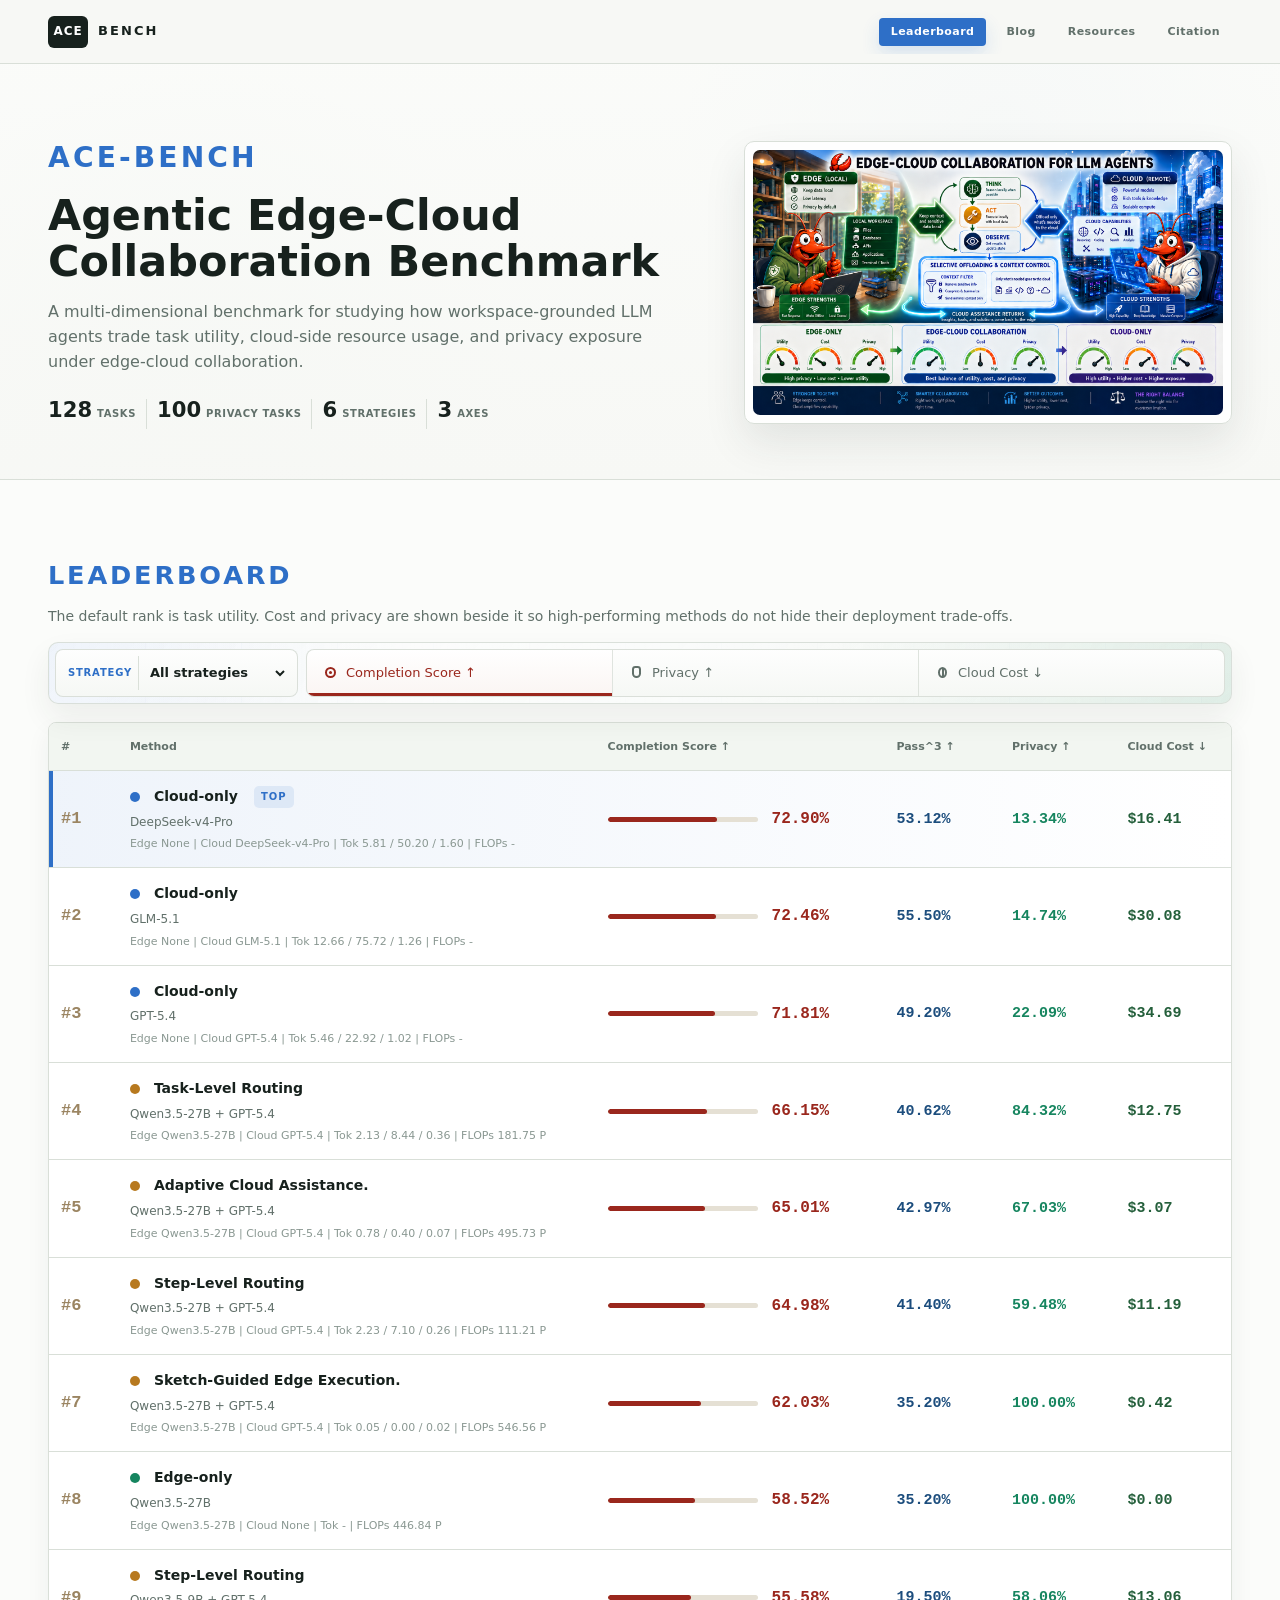
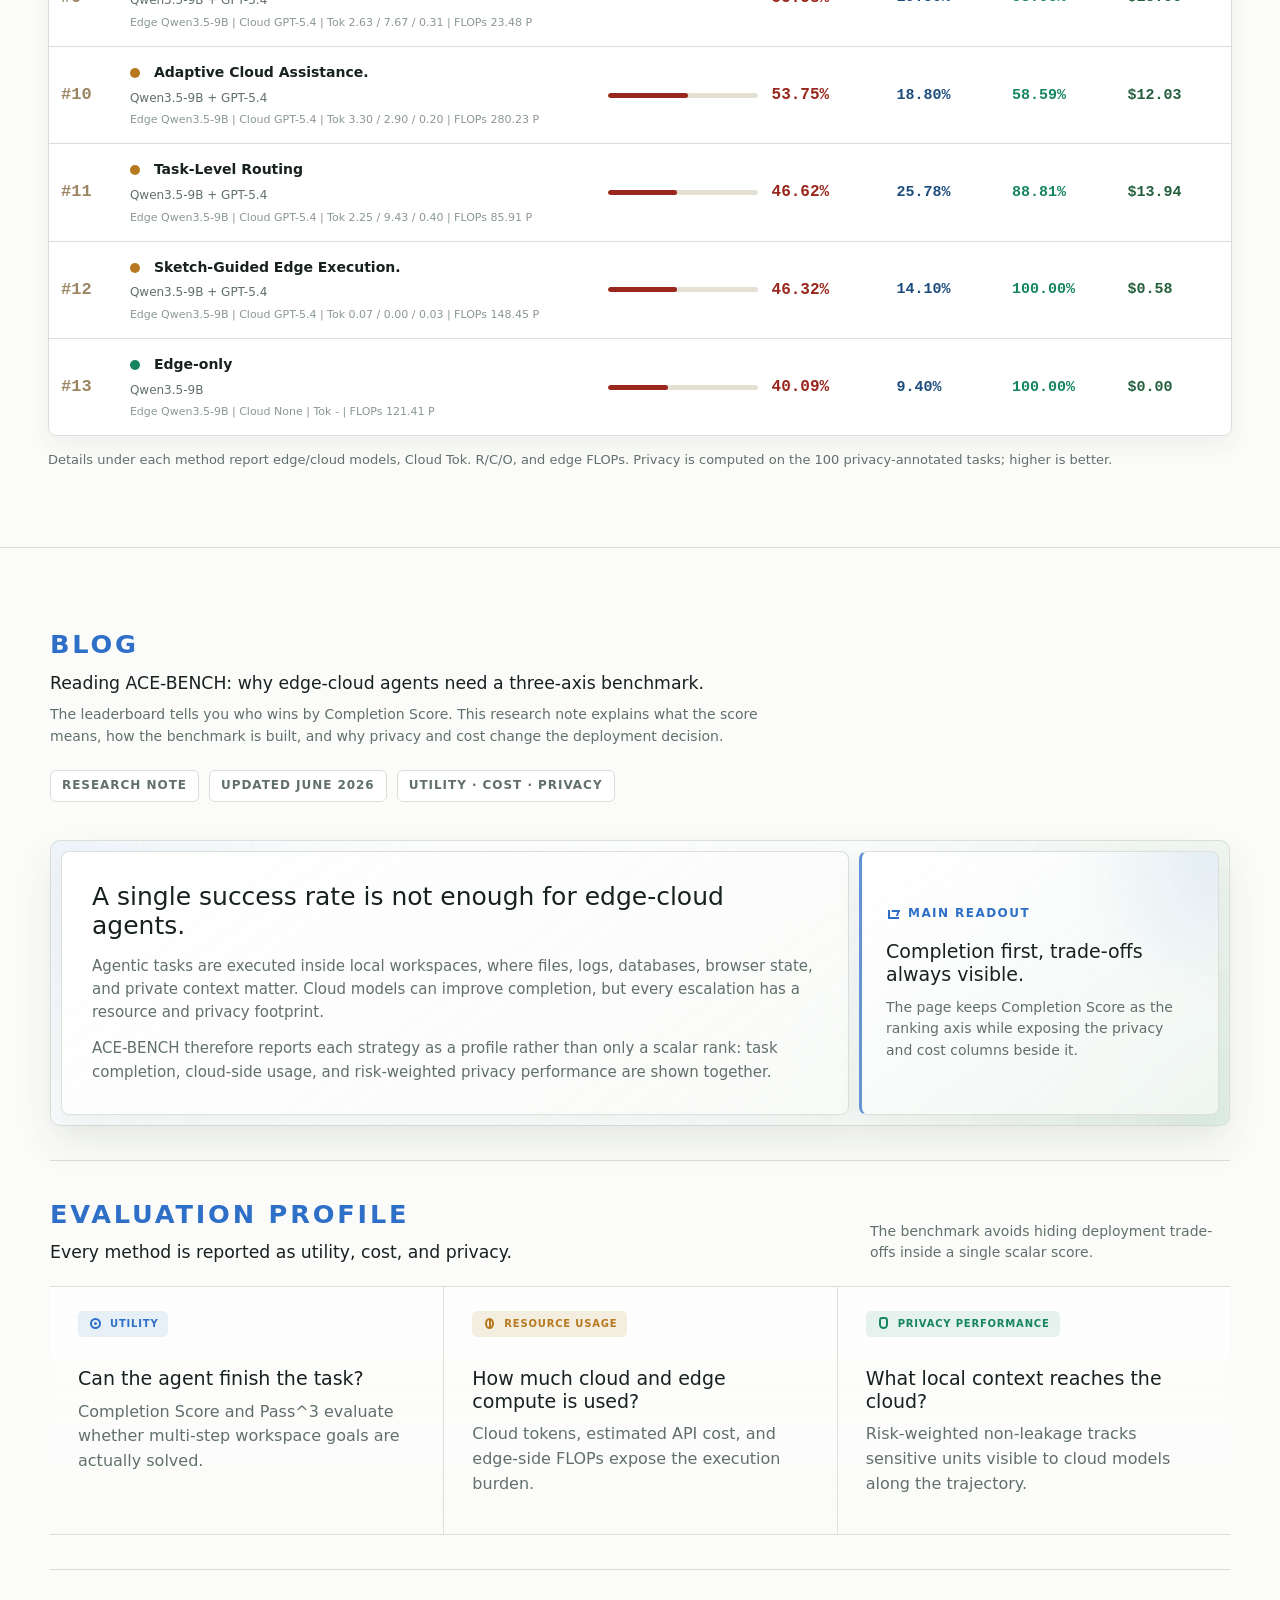
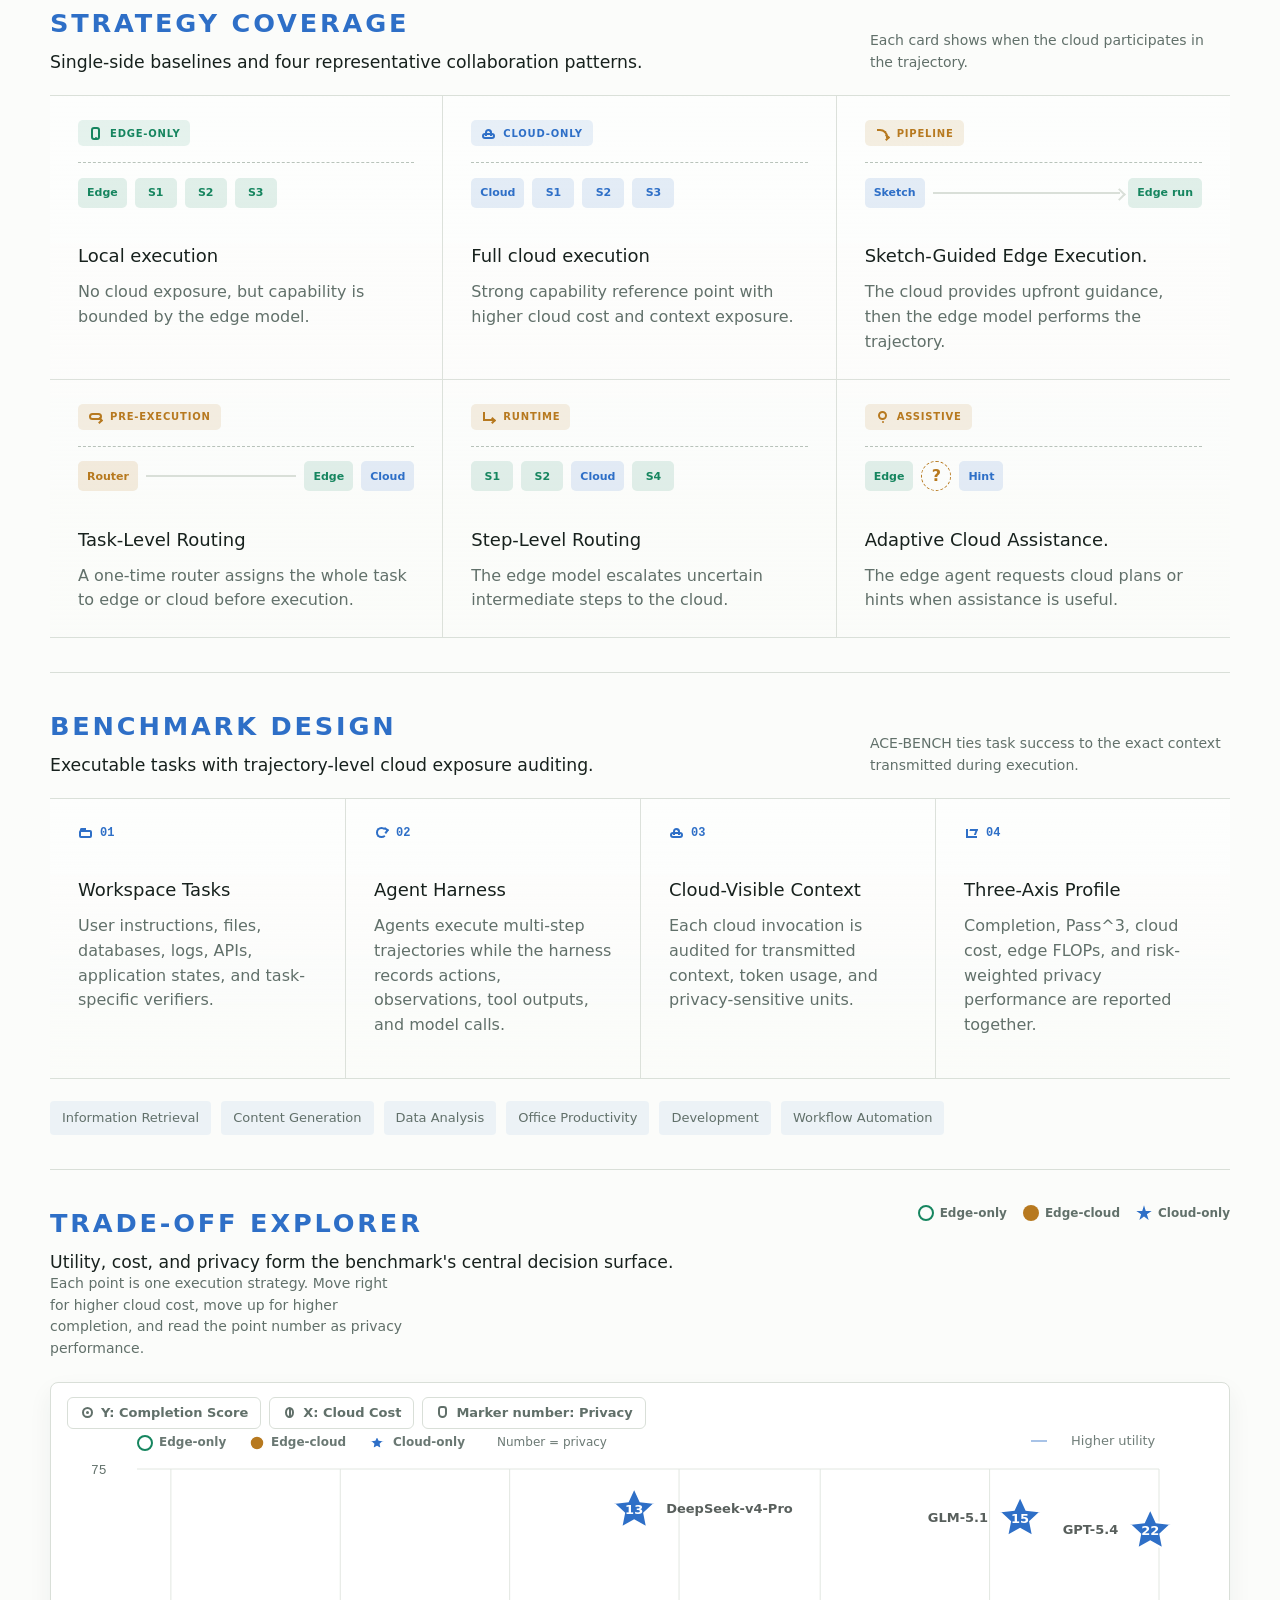
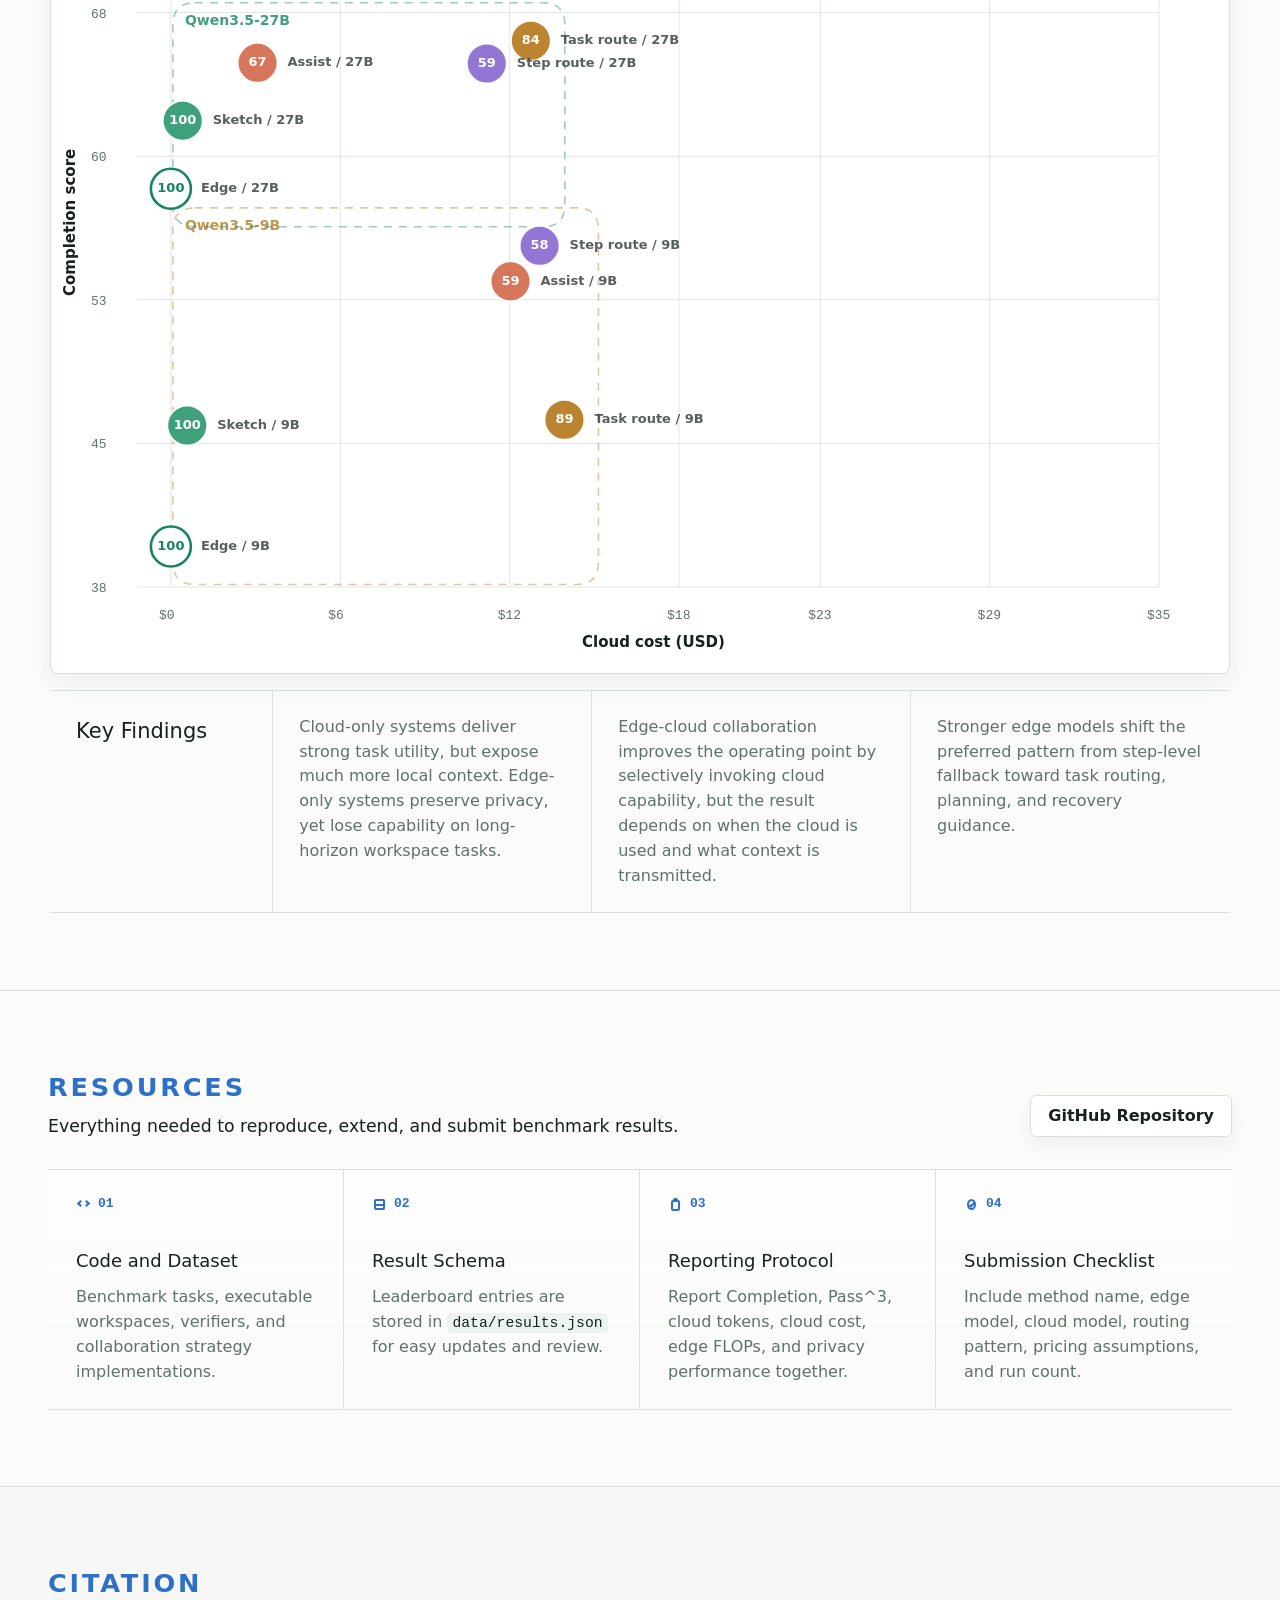
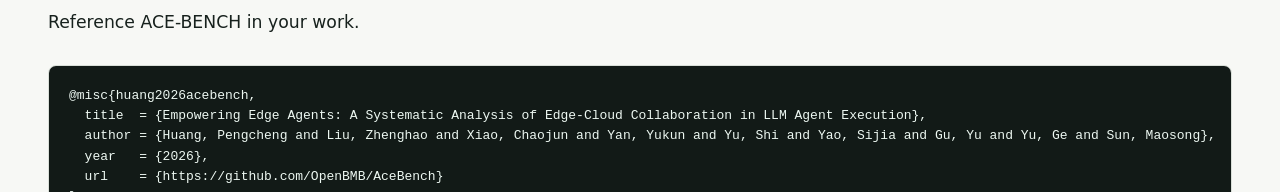
==== index.html @ 4dc5bf4f "Use title case leaderboard headers" ====
<!doctype html>
<html lang="en">
  <head>
    <meta charset="utf-8">
    <meta name="viewport" content="width=device-width, initial-scale=1">
    <meta
      name="description"
      content="Agentic Edge-Cloud Collaboration Benchmark for evaluating utility, cloud cost, and privacy in workspace-grounded LLM agents."
    >
    <title>Agentic Edge-Cloud Collaboration Benchmark</title>
    <link rel="icon" href="data:image/svg+xml,%3Csvg xmlns='http://www.w3.org/2000/svg' viewBox='0 0 64 64'%3E%3Crect width='64' height='64' rx='12' fill='%2317211d'/%3E%3Ctext x='32' y='39' text-anchor='middle' font-family='Arial,sans-serif' font-size='24' font-weight='700' fill='white'%3EACE%3C/text%3E%3C/svg%3E">
    <link rel="stylesheet" href="assets/styles.css?v=20260624-title-case-headers">
  </head>
  <body>
    <header class="site-header">
      <div class="header-shell">
        <a class="brand" href="#top" aria-label="ACE-BENCH home">
          <span class="brand-mark">ACE</span>
          <span class="brand-text">BENCH</span>
        </a>
        <nav class="nav-links" aria-label="Primary navigation">
          <a href="#leaderboard" aria-current="page">Leaderboard</a>
          <a href="#blog">Blog</a>
          <a href="#resources">Resources</a>
          <a href="#citation">Citation</a>
        </nav>
      </div>
    </header>

    <main id="top">
      <section class="hero-section">
        <div class="hero-shell">
          <div class="hero-main">
            <div class="hero-copy">
              <p class="eyebrow">ACE-BENCH</p>
              <h1>
                <span class="title-line">Agentic Edge-<br class="title-mobile-break">Cloud</span>
                <span class="title-line">Collaboration<br class="title-mobile-break"> Benchmark</span>
              </h1>
              <p class="hero-summary">
                A multi-dimensional benchmark for studying how workspace-grounded LLM agents trade task utility,
                cloud-side resource usage, and privacy exposure under edge-cloud collaboration.
              </p>
              <div class="hero-stats" aria-label="Benchmark statistics">
                <span><strong id="task-count">128</strong>Tasks</span>
                <span><strong id="privacy-task-count">100</strong>Privacy tasks</span>
                <span><strong id="strategy-count">6</strong>Strategies</span>
                <span><strong>3</strong>Axes</span>
              </div>
            </div>

            <div class="hero-visual" aria-label="Edge cloud collaboration overview">
              <figure class="hero-image-frame">
                <img
                  src="assets/acebench-overview.png"
                  alt="ACE-BENCH edge-cloud collaboration overview"
                >
              </figure>
            </div>
          </div>
        </div>
      </section>

      <section id="leaderboard" class="section-block leaderboard-block">
        <div class="content-shell leaderboard-shell">
          <div class="section-heading leaderboard-heading">
            <div>
              <p class="eyebrow">Leaderboard</p>
              <p class="section-intro">
                The default rank is task utility. Cost and privacy are shown beside it so high-performing methods do
                not hide their deployment trade-offs.
              </p>
            </div>
          </div>
          <div class="leaderboard-toolbar">
            <div class="leaderboard-controls" aria-label="Leaderboard filters">
              <label>
                <span>Strategy</span>
                <select id="group-filter">
                  <option value="all">All strategies</option>
                  <option value="Edge-only">Edge-only</option>
                  <option value="Cloud-only">Cloud-only</option>
                  <option value="Edge-Cloud">Edge-Cloud</option>
                </select>
              </label>
            </div>
            <div class="leaderboard-tabs" aria-label="Leaderboard sort shortcuts">
              <button class="active" type="button" data-sort="completion" aria-pressed="true">
                <i class="icon icon-target" aria-hidden="true"></i>Completion Score ↑
              </button>
              <button type="button" data-sort="privacy" aria-pressed="false">
                <i class="icon icon-shield" aria-hidden="true"></i>Privacy ↑
              </button>
              <button type="button" data-sort="cloudCostAsc" aria-pressed="false">
                <i class="icon icon-coin" aria-hidden="true"></i>Cloud Cost ↓
              </button>
            </div>
          </div>
          <div class="table-shell">
            <table>
              <thead>
                <tr>
                  <th>#</th>
                  <th>Method</th>
                  <th>Completion Score ↑</th>
                  <th>Pass^3 ↑</th>
                  <th>Privacy ↑</th>
                  <th>Cloud Cost ↓</th>
                </tr>
              </thead>
              <tbody id="leaderboard-body"></tbody>
            </table>
          </div>
          <p class="leaderboard-note">
            Details under each method report edge/cloud models, Cloud Tok. R/C/O, and edge FLOPs. Privacy is computed
            on the 100 privacy-annotated tasks; higher is better.
          </p>
        </div>
      </section>

      <section id="blog" class="section-block blog-block">
        <div class="content-shell blog-shell">
          <div class="blog-masthead">
            <p class="eyebrow">Blog</p>
            <h2>Reading ACE-BENCH: why edge-cloud agents need a three-axis benchmark.</h2>
            <p>
              The leaderboard tells you who wins by Completion Score. This research note explains what the score means,
              how the benchmark is built, and why privacy and cost change the deployment decision.
            </p>
            <div class="blog-meta-row" aria-label="Blog metadata">
              <span>Research note</span>
              <span>Updated June 2026</span>
              <span>Utility · Cost · Privacy</span>
            </div>
          </div>

          <article class="blog-story">
            <div class="blog-copy">
              <h3>A single success rate is not enough for edge-cloud agents.</h3>
              <p>
                Agentic tasks are executed inside local workspaces, where files, logs, databases, browser state, and
                private context matter. Cloud models can improve completion, but every escalation has a resource and
                privacy footprint.
              </p>
              <p>
                ACE-BENCH therefore reports each strategy as a profile rather than only a scalar rank: task completion,
                cloud-side usage, and risk-weighted privacy performance are shown together.
              </p>
            </div>
            <aside class="blog-note-card">
              <span><i class="icon icon-chart" aria-hidden="true"></i>Main readout</span>
              <strong>Completion first, trade-offs always visible.</strong>
              <p>The page keeps Completion Score as the ranking axis while exposing the privacy and cost columns beside it.</p>
            </aside>
          </article>

          <div class="blog-chapter">
            <div class="chapter-heading">
              <div>
                <p class="eyebrow">Evaluation Profile</p>
                <h3>Every method is reported as utility, cost, and privacy.</h3>
              </div>
              <p>The benchmark avoids hiding deployment trade-offs inside a single scalar score.</p>
            </div>
            <div class="axis-grid">
              <article class="axis-card utility">
                <span><i class="icon icon-target" aria-hidden="true"></i>Utility</span>
                <h3>Can the agent finish the task?</h3>
                <p>Completion Score and Pass^3 evaluate whether multi-step workspace goals are actually solved.</p>
              </article>
              <article class="axis-card cost">
                <span><i class="icon icon-coin" aria-hidden="true"></i>Resource Usage</span>
                <h3>How much cloud and edge compute is used?</h3>
                <p>Cloud tokens, estimated API cost, and edge-side FLOPs expose the execution burden.</p>
              </article>
              <article class="axis-card privacy">
                <span><i class="icon icon-shield" aria-hidden="true"></i>Privacy Performance</span>
                <h3>What local context reaches the cloud?</h3>
                <p>Risk-weighted non-leakage tracks sensitive units visible to cloud models along the trajectory.</p>
              </article>
            </div>
          </div>

          <div class="blog-chapter">
            <div class="chapter-heading">
              <div>
                <p class="eyebrow">Strategy Coverage</p>
                <h3>Single-side baselines and four representative collaboration patterns.</h3>
              </div>
              <p>Each card shows when the cloud participates in the trajectory.</p>
            </div>
            <div class="method-grid">
              <article class="strategy-card">
                <span class="method-kicker edge-kicker"><i class="icon icon-device" aria-hidden="true"></i>Edge-only</span>
                <div class="strategy-mini edge-only-mini" aria-hidden="true">
                  <span class="mini-node edge-mini-node">Edge</span>
                  <span class="mini-step">S1</span>
                  <span class="mini-step">S2</span>
                  <span class="mini-step">S3</span>
                </div>
                <h3>Local execution</h3>
                <p>No cloud exposure, but capability is bounded by the edge model.</p>
              </article>
              <article class="strategy-card">
                <span class="method-kicker cloud-kicker"><i class="icon icon-cloud" aria-hidden="true"></i>Cloud-only</span>
                <div class="strategy-mini cloud-only-mini" aria-hidden="true">
                  <span class="mini-node cloud-mini-node">Cloud</span>
                  <span class="mini-step cloud-step">S1</span>
                  <span class="mini-step cloud-step">S2</span>
                  <span class="mini-step cloud-step">S3</span>
                </div>
                <h3>Full cloud execution</h3>
                <p>Strong capability reference point with higher cloud cost and context exposure.</p>
              </article>
              <article class="strategy-card">
                <span class="method-kicker hybrid-kicker"><i class="icon icon-route" aria-hidden="true"></i>Pipeline</span>
                <div class="strategy-mini sketch-mini" aria-hidden="true">
                  <span class="mini-node cloud-mini-node">Sketch</span>
                  <span class="mini-arrow"></span>
                  <span class="mini-node edge-mini-node">Edge run</span>
                </div>
                <h3>Sketch-Guided Edge Execution.</h3>
                <p>The cloud provides upfront guidance, then the edge model performs the trajectory.</p>
              </article>
              <article class="strategy-card">
                <span class="method-kicker hybrid-kicker"><i class="icon icon-switch" aria-hidden="true"></i>Pre-execution</span>
                <div class="strategy-mini task-mini" aria-hidden="true">
                  <span class="mini-node router-mini-node">Router</span>
                  <span class="branch-line"></span>
                  <span class="mini-node edge-mini-node">Edge</span>
                  <span class="mini-node cloud-mini-node">Cloud</span>
                </div>
                <h3>Task-Level Routing</h3>
                <p>A one-time router assigns the whole task to edge or cloud before execution.</p>
              </article>
              <article class="strategy-card">
                <span class="method-kicker hybrid-kicker"><i class="icon icon-step" aria-hidden="true"></i>Runtime</span>
                <div class="strategy-mini step-mini" aria-hidden="true">
                  <span class="mini-step">S1</span>
                  <span class="mini-step">S2</span>
                  <span class="mini-step cloud-step">Cloud</span>
                  <span class="mini-step">S4</span>
                </div>
                <h3>Step-Level Routing</h3>
                <p>The edge model escalates uncertain intermediate steps to the cloud.</p>
              </article>
              <article class="strategy-card">
                <span class="method-kicker hybrid-kicker"><i class="icon icon-help" aria-hidden="true"></i>Assistive</span>
                <div class="strategy-mini assist-mini" aria-hidden="true">
                  <span class="mini-node edge-mini-node">Edge</span>
                  <span class="assist-loop">?</span>
                  <span class="mini-node cloud-mini-node">Hint</span>
                </div>
                <h3>Adaptive Cloud Assistance.</h3>
                <p>The edge agent requests cloud plans or hints when assistance is useful.</p>
              </article>
            </div>
          </div>

          <div class="blog-chapter">
            <div class="chapter-heading">
              <div>
                <p class="eyebrow">Benchmark Design</p>
                <h3>Executable tasks with trajectory-level cloud exposure auditing.</h3>
              </div>
              <p>ACE-BENCH ties task success to the exact context transmitted during execution.</p>
            </div>
            <div class="pipeline">
              <article>
                <span><i class="icon icon-folder" aria-hidden="true"></i>01</span>
                <h3>Workspace Tasks</h3>
                <p>User instructions, files, databases, logs, APIs, application states, and task-specific verifiers.</p>
              </article>
              <article>
                <span><i class="icon icon-loop" aria-hidden="true"></i>02</span>
                <h3>Agent Harness</h3>
                <p>Agents execute multi-step trajectories while the harness records actions, observations, tool outputs, and model calls.</p>
              </article>
              <article>
                <span><i class="icon icon-cloud" aria-hidden="true"></i>03</span>
                <h3>Cloud-Visible Context</h3>
                <p>Each cloud invocation is audited for transmitted context, token usage, and privacy-sensitive units.</p>
              </article>
              <article>
                <span><i class="icon icon-chart" aria-hidden="true"></i>04</span>
                <h3>Three-Axis Profile</h3>
                <p>Completion, Pass^3, cloud cost, edge FLOPs, and risk-weighted privacy performance are reported together.</p>
              </article>
            </div>
            <div class="task-taxonomy" aria-label="Task coverage">
              <span>Information Retrieval</span>
              <span>Content Generation</span>
              <span>Data Analysis</span>
              <span>Office Productivity</span>
              <span>Development</span>
              <span>Workflow Automation</span>
            </div>
          </div>

          <div class="blog-chapter tradeoff-chapter">
            <div class="chapter-heading compact">
              <div>
                <p class="eyebrow">Trade-off Explorer</p>
                <h3>Utility, cost, and privacy form the benchmark's central decision surface.</h3>
                <p>
                  Each point is one execution strategy. Move right for higher cloud cost, move up for higher completion,
                  and read the point number as privacy performance.
                </p>
              </div>
              <div class="plot-legend" aria-label="Plot legend">
                <span><i class="shape-key hollow-key"></i> Edge-only</span>
                <span><i class="shape-key dot-key"></i> Edge-cloud</span>
                <span><i class="shape-key star-key"></i> Cloud-only</span>
              </div>
            </div>
            <div class="plot-layout">
              <div class="plot-card">
                <div class="plot-caption">
                  <span><i class="icon icon-target" aria-hidden="true"></i>Y: Completion Score</span>
                  <span><i class="icon icon-coin" aria-hidden="true"></i>X: Cloud Cost</span>
                  <span><i class="icon icon-shield" aria-hidden="true"></i>Marker number: Privacy</span>
                </div>
                <canvas id="tradeoff-canvas" width="960" height="560" aria-label="Cloud cost versus completion score plot"></canvas>
                <div id="plot-tooltip" role="status" aria-live="polite"></div>
              </div>
              <div class="finding-panel">
                <h3>Key Findings</h3>
                <p>
                  Cloud-only systems deliver strong task utility, but expose much more local context. Edge-only systems
                  preserve privacy, yet lose capability on long-horizon workspace tasks.
                </p>
                <p>
                  Edge-cloud collaboration improves the operating point by selectively invoking cloud capability, but the
                  result depends on when the cloud is used and what context is transmitted.
                </p>
                <p>
                  Stronger edge models shift the preferred pattern from step-level fallback toward task routing, planning,
                  and recovery guidance.
                </p>
              </div>
            </div>
          </div>
        </div>
      </section>

      <section id="resources" class="section-block resources-block">
        <div class="content-shell">
          <div class="section-heading compact">
            <div>
              <p class="eyebrow">Resources</p>
              <h2>Everything needed to reproduce, extend, and submit benchmark results.</h2>
            </div>
            <a class="action" href="https://github.com/OpenBMB/AceBench">GitHub Repository</a>
          </div>
          <div class="resource-grid">
            <article>
              <span><i class="icon icon-code" aria-hidden="true"></i>01</span>
              <h3>Code and Dataset</h3>
              <p>Benchmark tasks, executable workspaces, verifiers, and collaboration strategy implementations.</p>
            </article>
            <article>
              <span><i class="icon icon-table" aria-hidden="true"></i>02</span>
              <h3>Result Schema</h3>
              <p>Leaderboard entries are stored in <code>data/results.json</code> for easy updates and review.</p>
            </article>
            <article>
              <span><i class="icon icon-clipboard" aria-hidden="true"></i>03</span>
              <h3>Reporting Protocol</h3>
              <p>Report Completion, Pass^3, cloud tokens, cloud cost, edge FLOPs, and privacy performance together.</p>
            </article>
            <article>
              <span><i class="icon icon-check" aria-hidden="true"></i>04</span>
              <h3>Submission Checklist</h3>
              <p>Include method name, edge model, cloud model, routing pattern, pricing assumptions, and run count.</p>
            </article>
          </div>
        </div>
      </section>

      <section id="citation" class="section-block citation-block">
        <div class="content-shell">
          <div class="section-heading">
            <p class="eyebrow">Citation</p>
            <h2>Reference ACE-BENCH in your work.</h2>
          </div>
          <pre><code>@misc{huang2026acebench,
  title  = {Empowering Edge Agents: A Systematic Analysis of Edge-Cloud Collaboration in LLM Agent Execution},
  author = {Huang, Pengcheng and Liu, Zhenghao and Xiao, Chaojun and Yan, Yukun and Yu, Shi and Yao, Sijia and Gu, Yu and Yu, Ge and Sun, Maosong},
  year   = {2026},
  url    = {https://github.com/OpenBMB/AceBench}
}</code></pre>
        </div>
      </section>
    </main>

    <footer>
      <div class="content-shell footer-shell">
        <span>ACE-BENCH</span>
        <span>Agentic edge-cloud collaboration for workspace-grounded LLM agents.</span>
      </div>
    </footer>

    <script src="assets/app.js?v=20260624-sort-buttons-only"></script>
  </body>
</html>
---- assets/styles.css ----
:root {
  color-scheme: light;
  --page: #f7f8f5;
  --ink: #17211d;
  --muted: #61706a;
  --line: #d9dfd8;
  --surface: #ffffff;
  --surface-soft: #edf3ef;
  --edge: #16855f;
  --cloud: #2e6fc7;
  --privacy: #b7791f;
  --risk: #b5473f;
  --completion: #9a271d;
  --shell: 1220px;
  --shadow: 0 18px 42px rgba(36, 51, 45, 0.1);
  --shadow-soft: 0 10px 24px rgba(36, 51, 45, 0.06);
}

* {
  box-sizing: border-box;
}

html {
  scroll-behavior: smooth;
  scroll-padding-top: 84px;
}

body {
  margin: 0;
  background: var(--page);
  color: var(--ink);
  font-family: Inter, ui-sans-serif, system-ui, -apple-system, BlinkMacSystemFont, "Segoe UI", sans-serif;
  line-height: 1.55;
}

a {
  color: inherit;
  text-decoration: none;
}

h1,
h2,
h3,
p {
  margin-top: 0;
}

main {
  overflow: hidden;
}

.content-shell,
.header-shell,
.hero-shell,
.footer-shell {
  width: min(var(--shell), calc(100% - 96px));
  margin: 0 auto;
}

.site-header {
  position: sticky;
  top: 0;
  z-index: 20;
  height: 64px;
  background: rgba(247, 248, 245, 0.92);
  border-bottom: 1px solid var(--line);
  backdrop-filter: blur(16px);
}

.header-shell {
  display: flex;
  align-items: center;
  gap: 28px;
  height: 100%;
}

.brand {
  display: inline-flex;
  align-items: center;
  flex: 0 0 auto;
  gap: 10px;
  font-weight: 800;
}

.brand-mark {
  display: inline-flex;
  align-items: center;
  justify-content: center;
  width: 40px;
  height: 32px;
  color: #fff;
  background: var(--ink);
  border-radius: 6px;
  font-size: 12px;
  letter-spacing: 0.08em;
}

.brand-text {
  font-size: 13px;
  letter-spacing: 0.16em;
}

.nav-links {
  display: flex;
  flex: 1 1 auto;
  justify-content: flex-end;
  gap: 8px;
  min-width: 0;
  overflow-x: auto;
  padding: 8px 0;
  color: var(--muted);
  font-size: 11px;
  font-weight: 740;
  letter-spacing: 0.04em;
  white-space: nowrap;
  scrollbar-width: none;
}

.nav-links::-webkit-scrollbar {
  display: none;
}

.nav-links a {
  display: inline-flex;
  align-items: center;
  min-height: 28px;
  padding: 0 12px;
  border-radius: 4px;
  transition:
    background-color 160ms ease,
    color 160ms ease,
    box-shadow 160ms ease;
}

.nav-links a:hover {
  color: var(--ink);
}

.nav-links a[aria-current="page"] {
  color: #fff;
  background: var(--cloud);
  box-shadow: 0 8px 18px rgba(46, 111, 199, 0.16);
}

.nav-links a[aria-current="page"]:hover {
  color: #fff;
}

.hero-section {
  padding: clamp(46px, 5.8vw, 72px) 0 clamp(34px, 4vw, 50px);
  border-bottom: 1px solid var(--line);
  background:
    linear-gradient(180deg, rgba(251, 252, 250, 0.82), rgba(247, 248, 245, 0.98)),
    radial-gradient(circle at 78% 18%, rgba(46, 111, 199, 0.1), transparent 30%),
    radial-gradient(circle at 16% 76%, rgba(22, 133, 95, 0.08), transparent 28%);
}

.hero-shell {
  --shell: 1220px;
  display: grid;
  gap: clamp(24px, 3vw, 32px);
}

.hero-main {
  display: grid;
  grid-template-columns: minmax(560px, 1.14fr) minmax(0, 0.86fr);
  align-items: center;
  gap: clamp(28px, 3.8vw, 48px);
}

.eyebrow {
  margin: 0 0 12px;
  color: var(--cloud);
  font-size: 14px;
  font-weight: 850;
  letter-spacing: 0.12em;
  text-transform: uppercase;
}

.hero-copy .eyebrow {
  margin-bottom: 12px;
  font-size: clamp(24px, 2.2vw, 32px);
  letter-spacing: 0.11em;
}

.hero-copy {
  min-width: 0;
}

h1 {
  max-width: 640px;
  margin-bottom: 16px;
  font-size: clamp(32px, 3.35vw, 44px);
  font-weight: 760;
  line-height: 1.08;
  letter-spacing: 0;
  overflow-wrap: normal;
}

.title-line {
  display: block;
}

.title-mobile-break {
  display: none;
}

.hero-summary {
  max-width: 640px;
  margin-bottom: 0;
  color: var(--muted);
  font-size: clamp(16px, 1.25vw, 18px);
}

.leaderboard-controls,
.task-taxonomy,
.plot-legend,
.plot-caption {
  display: flex;
  flex-wrap: wrap;
}

.action {
  display: inline-flex;
  align-items: center;
  justify-content: center;
  min-height: 42px;
  padding: 0 17px;
  border: 1px solid var(--line);
  border-radius: 6px;
  background: var(--surface);
  color: var(--ink);
  font-weight: 760;
  box-shadow: 0 8px 18px rgba(36, 51, 45, 0.06);
}

.action.primary {
  background: var(--ink);
  color: #fff;
  border-color: var(--ink);
}

.hero-stats {
  display: flex;
  flex-wrap: wrap;
  gap: 8px 10px;
  justify-content: flex-start;
  max-width: 640px;
  margin-top: 24px;
}

.hero-stats span {
  display: inline-flex;
  align-items: baseline;
  gap: 5px;
  min-height: 30px;
  padding-right: 10px;
  border-right: 1px solid var(--line);
  color: var(--muted);
  font-size: 10px;
  font-weight: 780;
  letter-spacing: 0.06em;
  line-height: 1;
  text-transform: uppercase;
  white-space: nowrap;
}

.hero-stats span:last-child {
  border-right: 0;
  padding-right: 0;
}

.hero-stats strong {
  color: var(--ink);
  font-size: clamp(20px, 1.65vw, 24px);
  line-height: 1;
  letter-spacing: 0;
}

.hero-visual {
  display: flex;
  align-items: center;
  justify-content: center;
  min-width: 0;
}

.hero-image-frame {
  width: 100%;
  margin: 0;
  padding: 8px;
  border: 1px solid var(--line);
  border-radius: 10px;
  background: rgba(255, 255, 255, 0.86);
  box-shadow: var(--shadow);
}

.hero-image-frame img {
  display: block;
  width: 100%;
  height: auto;
  aspect-ratio: 16 / 9;
  object-fit: contain;
  border-radius: 7px;
}

.section-block {
  padding: clamp(50px, 6vw, 78px) 0;
  border-bottom: 1px solid var(--line);
}

.section-heading {
  max-width: 900px;
  margin-bottom: 32px;
}

.section-heading.compact {
  display: flex;
  align-items: end;
  justify-content: space-between;
  max-width: none;
  gap: 28px;
}

.section-heading h2 {
  max-width: 780px;
  margin-bottom: 0;
  color: var(--ink);
  font-size: clamp(17px, 1.35vw, 20px);
  font-weight: 400;
  line-height: 1.24;
  letter-spacing: 0;
}

.section-heading .eyebrow {
  margin-bottom: 8px;
  font-size: clamp(22px, 2vw, 28px);
  letter-spacing: 0.11em;
}

.section-intro {
  max-width: 760px;
  margin: 10px 0 0;
  color: var(--muted);
  font-size: 14px;
}

.section-side-note {
  max-width: 320px;
  margin-bottom: 0;
  color: var(--muted);
  font-size: 15px;
}

.leaderboard-block,
.blog-block,
.resources-block {
  background: #fbfcfa;
}

.axis-grid,
.pipeline,
.method-grid,
.resource-grid {
  display: grid;
  gap: 18px;
}

.axis-grid {
  grid-template-columns: repeat(3, minmax(0, 1fr));
}

.pipeline {
  grid-template-columns: repeat(4, minmax(0, 1fr));
}

.method-grid,
.resource-grid {
  grid-template-columns: repeat(3, minmax(0, 1fr));
}

.resource-grid {
  grid-template-columns: repeat(4, minmax(0, 1fr));
}

.axis-card,
.pipeline article,
.method-grid article,
.resource-grid article,
.finding-panel,
.table-shell,
.plot-card {
  border: 1px solid var(--line);
  border-radius: 8px;
  background: var(--surface);
}

.axis-grid,
.pipeline,
.method-grid {
  overflow: hidden;
  gap: 0;
  border-top: 1px solid rgba(217, 223, 216, 0.96);
  border-bottom: 1px solid rgba(217, 223, 216, 0.96);
  background:
    linear-gradient(180deg, rgba(255, 255, 255, 0.62), rgba(247, 248, 245, 0.18));
}

.resource-grid,
.finding-panel {
  overflow: hidden;
  gap: 0;
  border-top: 1px solid rgba(217, 223, 216, 0.96);
  border-bottom: 1px solid rgba(217, 223, 216, 0.96);
  background:
    linear-gradient(180deg, rgba(255, 255, 255, 0.58), rgba(247, 248, 245, 0.14));
}

.axis-card,
.pipeline article,
.method-grid article,
.resource-grid article,
.finding-panel {
  border: 0;
  border-radius: 0;
  background: transparent;
  box-shadow: none;
}

.axis-card {
  min-height: 186px;
  padding: 24px 28px 22px;
}

.axis-card + .axis-card,
.pipeline article + article {
  border-left: 1px solid rgba(217, 223, 216, 0.92);
}

.method-grid article {
  border-right: 1px solid rgba(217, 223, 216, 0.92);
  border-bottom: 1px solid rgba(217, 223, 216, 0.92);
}

.resource-grid article {
  border-right: 1px solid rgba(217, 223, 216, 0.92);
}

.method-grid article:nth-child(3n) {
  border-right: 0;
}

.method-grid article:nth-last-child(-n + 3) {
  border-bottom: 0;
}

.resource-grid article:nth-child(4n) {
  border-right: 0;
}

.axis-card span,
.method-kicker {
  display: inline-flex;
  align-items: center;
  gap: 7px;
  min-height: 26px;
  padding: 0 10px;
  border-radius: 5px;
  font-size: 10px;
  font-weight: 760;
  letter-spacing: 0.08em;
  text-transform: uppercase;
}

.axis-card h3 {
  margin: 28px 0 10px;
  font-size: 19px;
  font-weight: 400;
  line-height: 1.18;
}

.axis-card p,
.pipeline p,
.method-grid p,
.resource-grid p,
.finding-panel p {
  color: var(--muted);
}

.axis-card.utility span {
  color: var(--cloud);
  background: rgba(46, 111, 199, 0.1);
}

.axis-card.cost span {
  color: var(--privacy);
  background: rgba(183, 121, 31, 0.12);
}

.axis-card.privacy span {
  color: var(--edge);
  background: rgba(22, 133, 95, 0.1);
}

.icon {
  position: relative;
  display: inline-block;
  width: 15px;
  height: 15px;
  flex: 0 0 auto;
  color: currentColor;
}

.icon::before,
.icon::after {
  content: "";
  position: absolute;
  box-sizing: border-box;
}

.icon-target::before {
  inset: 2px;
  border: 2px solid currentColor;
  border-radius: 50%;
}

.icon-target::after {
  left: 6px;
  top: 6px;
  width: 3px;
  height: 3px;
  background: currentColor;
  border-radius: 50%;
}

.icon-coin::before {
  inset: 2px 3px;
  border: 2px solid currentColor;
  border-radius: 50%;
}

.icon-coin::after {
  left: 7px;
  top: 4px;
  width: 1.5px;
  height: 7px;
  background: currentColor;
}

.icon-shield::before {
  left: 3px;
  top: 1px;
  width: 9px;
  height: 12px;
  border: 2px solid currentColor;
  border-radius: 6px 6px 8px 8px;
}

.icon-folder::before {
  left: 1px;
  top: 5px;
  width: 13px;
  height: 8px;
  border: 2px solid currentColor;
  border-radius: 2px;
}

.icon-folder::after {
  left: 2px;
  top: 3px;
  width: 6px;
  height: 4px;
  border-top: 2px solid currentColor;
  border-left: 2px solid currentColor;
  border-radius: 2px 0 0 0;
}

.icon-loop::before {
  inset: 2px;
  border: 2px solid currentColor;
  border-right-color: transparent;
  border-radius: 50%;
}

.icon-loop::after {
  right: 1px;
  top: 3px;
  width: 5px;
  height: 5px;
  border-top: 2px solid currentColor;
  border-right: 2px solid currentColor;
  transform: rotate(35deg);
}

.icon-cloud::before {
  left: 1px;
  top: 7px;
  width: 13px;
  height: 6px;
  border: 2px solid currentColor;
  border-radius: 10px;
}

.icon-cloud::after {
  left: 4px;
  top: 3px;
  width: 7px;
  height: 7px;
  border: 2px solid currentColor;
  border-bottom: 0;
  border-radius: 8px 8px 0 0;
}

.icon-chart::before {
  left: 2px;
  bottom: 2px;
  width: 11px;
  height: 9px;
  border-left: 2px solid currentColor;
  border-bottom: 2px solid currentColor;
}

.icon-chart::after {
  left: 5px;
  top: 4px;
  width: 8px;
  height: 6px;
  border-top: 2px solid currentColor;
  border-right: 2px solid currentColor;
  transform: skew(-20deg);
}

.icon-device::before {
  left: 3px;
  top: 1px;
  width: 9px;
  height: 13px;
  border: 2px solid currentColor;
  border-radius: 3px;
}

.icon-device::after {
  left: 7px;
  bottom: 2px;
  width: 2px;
  height: 2px;
  background: currentColor;
  border-radius: 50%;
}

.icon-route::before {
  left: 2px;
  top: 3px;
  width: 11px;
  height: 9px;
  border-top: 2px solid currentColor;
  border-right: 2px solid currentColor;
  border-radius: 0 8px 0 0;
}

.icon-route::after,
.icon-switch::after,
.icon-step::after {
  right: 1px;
  bottom: 1px;
  width: 5px;
  height: 5px;
  border-right: 2px solid currentColor;
  border-bottom: 2px solid currentColor;
  transform: rotate(-45deg);
}

.icon-switch::before {
  left: 1px;
  top: 4px;
  width: 13px;
  height: 7px;
  border: 2px solid currentColor;
  border-radius: 8px;
}

.icon-step::before {
  left: 2px;
  top: 3px;
  width: 11px;
  height: 9px;
  border-left: 2px solid currentColor;
  border-bottom: 2px solid currentColor;
}

.icon-help::before {
  left: 3px;
  top: 2px;
  width: 9px;
  height: 9px;
  border: 2px solid currentColor;
  border-radius: 50%;
}

.icon-help::after {
  left: 7px;
  bottom: 1px;
  width: 2px;
  height: 2px;
  background: currentColor;
  border-radius: 50%;
}

.icon-code::before {
  left: 2px;
  top: 4px;
  width: 5px;
  height: 5px;
  border-left: 2px solid currentColor;
  border-bottom: 2px solid currentColor;
  transform: rotate(45deg);
}

.icon-code::after {
  right: 2px;
  top: 4px;
  width: 5px;
  height: 5px;
  border-right: 2px solid currentColor;
  border-top: 2px solid currentColor;
  transform: rotate(45deg);
}

.icon-table::before {
  inset: 2px;
  border: 2px solid currentColor;
  border-radius: 2px;
}

.icon-table::after {
  left: 3px;
  right: 3px;
  top: 7px;
  border-top: 2px solid currentColor;
}

.icon-clipboard::before {
  left: 3px;
  top: 3px;
  width: 9px;
  height: 11px;
  border: 2px solid currentColor;
  border-radius: 2px;
}

.icon-clipboard::after {
  left: 5px;
  top: 1px;
  width: 5px;
  height: 4px;
  border: 2px solid currentColor;
  border-radius: 2px;
  background: var(--surface);
}

.icon-check::before {
  left: 3px;
  top: 2px;
  width: 9px;
  height: 11px;
  border: 2px solid currentColor;
  border-radius: 50%;
}

.icon-check::after {
  left: 5px;
  top: 6px;
  width: 6px;
  height: 3px;
  border-left: 2px solid currentColor;
  border-bottom: 2px solid currentColor;
  transform: rotate(-45deg);
}

.pipeline article,
.method-grid article,
.resource-grid article {
  min-height: 188px;
  padding: 24px 28px;
}

.pipeline article {
  min-height: 194px;
}

.pipeline span,
.resource-grid span {
  display: inline-flex;
  align-items: center;
  gap: 7px;
  color: var(--cloud);
  font-family: ui-monospace, SFMono-Regular, Menlo, Consolas, monospace;
  font-size: 12px;
  font-weight: 720;
}

.resource-grid span {
  font-size: 13px;
  font-weight: 800;
}

.pipeline h3,
.method-grid h3,
.resource-grid h3 {
  margin: 28px 0 10px;
  font-size: 18px;
  font-weight: 400;
}

.method-grid p,
.resource-grid p {
  margin-bottom: 0;
}

.task-taxonomy {
  gap: 10px;
  margin-top: 22px;
}

.task-taxonomy span {
  display: inline-flex;
  align-items: center;
  min-height: 34px;
  padding: 0 12px;
  border: 0;
  border-radius: 4px;
  background: rgba(46, 111, 199, 0.07);
  color: var(--muted);
  font-size: 13px;
  font-weight: 520;
}

.strategy-card {
  display: flex;
  flex-direction: column;
}

.strategy-card .method-kicker {
  align-self: flex-start;
}

.strategy-mini {
  position: relative;
  display: flex;
  align-items: center;
  gap: 8px;
  min-height: 48px;
  margin: 16px 0 4px;
  padding: 12px 0 0;
  border-top: 1px dashed rgba(168, 180, 171, 0.8);
  background: transparent;
}

.mini-node,
.mini-step {
  display: inline-flex;
  align-items: center;
  justify-content: center;
  min-width: 42px;
  height: 30px;
  padding: 0 9px;
  border-radius: 5px;
  font-size: 11px;
  font-weight: 720;
}

.edge-mini-node,
.mini-step {
  background: rgba(22, 133, 95, 0.12);
  color: var(--edge);
}

.cloud-mini-node,
.cloud-step {
  background: rgba(46, 111, 199, 0.12);
  color: var(--cloud);
}

.router-mini-node {
  background: rgba(183, 121, 31, 0.14);
  color: var(--privacy);
}

.mini-arrow,
.branch-line {
  flex: 1;
  height: 2px;
  background: var(--line);
}

.mini-arrow::after {
  content: "";
  position: absolute;
  right: 78px;
  top: 27px;
  width: 7px;
  height: 7px;
  border-top: 2px solid var(--line);
  border-right: 2px solid var(--line);
  transform: rotate(45deg);
}

.task-mini {
  display: grid;
  grid-template-columns: auto 1fr auto auto;
}

.branch-line {
  align-self: center;
}

.assist-loop {
  display: grid;
  place-items: center;
  width: 30px;
  height: 30px;
  border: 1px dashed var(--privacy);
  border-radius: 50%;
  color: var(--privacy);
  font-weight: 760;
}

.edge-kicker {
  color: var(--edge);
  background: rgba(22, 133, 95, 0.1);
}

.cloud-kicker {
  color: var(--cloud);
  background: rgba(46, 111, 199, 0.1);
}

.hybrid-kicker {
  color: var(--privacy);
  background: rgba(183, 121, 31, 0.12);
}

.resource-grid code {
  padding: 2px 5px;
  border-radius: 4px;
  background: var(--surface-soft);
  color: var(--ink);
  font-family: ui-monospace, SFMono-Regular, Menlo, Consolas, monospace;
  font-size: 0.92em;
}

.leaderboard-shell {
  --shell: 1220px;
}

.leaderboard-heading {
  max-width: none;
  margin-bottom: 14px;
}

.leaderboard-heading .section-intro {
  max-width: none;
  white-space: nowrap;
}

.leaderboard-toolbar {
  position: relative;
  display: grid;
  grid-template-columns: auto minmax(0, 1fr);
  align-items: stretch;
  gap: 8px;
  overflow: hidden;
  margin: 0 0 18px;
  padding: 6px;
  border: 1px solid rgba(217, 223, 216, 0.95);
  border-radius: 10px;
  background:
    radial-gradient(circle at 0% 0%, rgba(46, 111, 199, 0.08), transparent 30%),
    radial-gradient(circle at 100% 100%, rgba(22, 133, 95, 0.08), transparent 34%),
    linear-gradient(135deg, rgba(255, 255, 255, 0.92), rgba(237, 243, 239, 0.78));
  box-shadow: 0 14px 30px rgba(36, 51, 45, 0.07);
}

.leaderboard-toolbar::before {
  content: "";
  position: absolute;
  inset: 0;
  pointer-events: none;
  background:
    linear-gradient(90deg, transparent, rgba(255, 255, 255, 0.62), transparent),
    repeating-linear-gradient(90deg, rgba(46, 111, 199, 0.035) 0 1px, transparent 1px 96px);
  opacity: 0.58;
}

.leaderboard-tabs {
  position: relative;
  z-index: 1;
  display: flex;
  flex-wrap: wrap;
  gap: 1px;
  overflow: hidden;
  margin: 0;
  border: 1px solid rgba(217, 223, 216, 0.92);
  border-radius: 8px;
  background: rgba(217, 223, 216, 0.82);
}

.leaderboard-tabs button {
  appearance: none;
  display: inline-flex;
  align-items: center;
  flex: 1 1 220px;
  gap: 8px;
  min-height: 46px;
  padding: 0 16px;
  border: 0;
  border-radius: 0;
  background:
    linear-gradient(180deg, rgba(255, 255, 255, 0.96), rgba(248, 250, 247, 0.9));
  color: var(--muted);
  cursor: pointer;
  font: inherit;
  font-size: 13px;
  text-align: left;
  white-space: nowrap;
  backdrop-filter: none;
}

.leaderboard-tabs button:hover {
  color: var(--ink);
  background:
    linear-gradient(180deg, rgba(255, 255, 255, 1), rgba(245, 249, 247, 0.95));
}

.leaderboard-tabs strong {
  color: var(--ink);
  font-size: 12px;
  letter-spacing: 0.1em;
  text-transform: uppercase;
}

.leaderboard-tabs .active {
  color: var(--completion);
  background:
    linear-gradient(180deg, rgba(255, 255, 255, 1), rgba(252, 246, 244, 0.94));
  box-shadow: inset 0 -3px 0 var(--completion);
}

.leaderboard-controls {
  position: relative;
  z-index: 1;
  align-items: center;
  justify-content: flex-start;
  gap: 1px;
  overflow: hidden;
  width: auto;
  min-width: max-content;
  margin: 0;
  border: 1px solid rgba(217, 223, 216, 0.92);
  border-radius: 8px;
  background: rgba(217, 223, 216, 0.82);
}

.leaderboard-controls label {
  display: inline-flex;
  align-items: center;
  gap: 6px;
  min-height: 46px;
  padding: 0 9px 0 12px;
  border: 0;
  border-radius: 0;
  background:
    linear-gradient(180deg, rgba(255, 255, 255, 0.96), rgba(248, 250, 247, 0.9));
  color: var(--muted);
  font-size: 12px;
  font-weight: 720;
  letter-spacing: 0.02em;
  backdrop-filter: none;
}

.leaderboard-controls label span {
  color: var(--cloud);
  font-size: 10px;
  font-weight: 820;
  letter-spacing: 0.08em;
  text-transform: uppercase;
  white-space: nowrap;
}

select {
  min-width: 112px;
  height: 34px;
  padding: 0 24px 0 7px;
  border: 0;
  border-left: 1px solid rgba(217, 223, 216, 0.96);
  border-radius: 0;
  background: transparent;
  color: var(--ink);
  font: inherit;
  font-size: 13px;
  font-weight: 760;
  color-scheme: light;
}

.table-shell {
  overflow-x: auto;
  box-shadow: var(--shadow-soft);
}

table {
  width: 100%;
  min-width: 980px;
  table-layout: fixed;
  border-collapse: collapse;
  font-size: 13px;
}

th:nth-child(1) {
  width: 62px;
}

th:nth-child(2) {
  width: 430px;
}

th:nth-child(3) {
  width: 260px;
}

th:nth-child(4),
th:nth-child(5),
th:nth-child(6) {
  width: 104px;
}

th,
td {
  padding: 15px 12px;
  border-bottom: 1px solid var(--line);
  text-align: left;
  vertical-align: middle;
}

thead th {
  background: #f2f6f1;
  color: var(--muted);
  font-size: 11px;
  font-weight: 680;
  letter-spacing: 0;
  white-space: nowrap;
}

tbody tr:hover {
  background: #f5f8f5;
}

tbody tr.top-row {
  background: linear-gradient(90deg, rgba(46, 111, 199, 0.08), rgba(255, 255, 255, 0.7));
}

tbody tr.top-row td:first-child {
  box-shadow: inset 4px 0 0 var(--cloud);
}

tbody tr:last-child td {
  border-bottom: 0;
}

.rank {
  color: #9b8562;
  font-family: ui-monospace, SFMono-Regular, Menlo, Consolas, monospace;
  font-size: 17px;
  font-weight: 760;
}

.method-cell {
  min-width: 0;
}

.method-name {
  display: flex;
  align-items: center;
  gap: 8px;
  color: var(--ink);
  font-size: 14px;
  font-weight: 560;
}

.top-badge {
  display: inline-flex;
  align-items: center;
  height: 22px;
  margin-left: 8px;
  padding: 0 7px;
  border-radius: 5px;
  background: rgba(46, 111, 199, 0.1);
  color: var(--cloud);
  font-size: 10px;
  font-weight: 760;
  letter-spacing: 0.1em;
  text-transform: uppercase;
}

.model-line {
  margin-top: 5px;
  color: var(--muted);
  font-size: 12px;
  font-weight: 500;
}

.run-detail {
  margin-top: 4px;
  color: #8a9892;
  font-size: 11px;
  white-space: normal;
}

.dot {
  display: inline-block;
  width: 10px;
  height: 10px;
  margin-right: 6px;
  border-radius: 50%;
  vertical-align: -1px;
}

.score-cell {
  min-width: 0;
}

.score-bar-wrap {
  display: flex;
  align-items: center;
  gap: 14px;
}

.score-bar {
  width: 150px;
  height: 5px;
  background: #e5e0d4;
  border-radius: 999px;
  overflow: hidden;
}

.score-bar span {
  display: block;
  height: 100%;
  background: var(--completion);
  border-radius: inherit;
}

.score-bar-wrap strong {
  min-width: 64px;
  color: var(--completion);
  font-family: ui-monospace, SFMono-Regular, Menlo, Consolas, monospace;
  font-size: 16px;
}

.compact-metric {
  min-width: 0;
  font-family: ui-monospace, SFMono-Regular, Menlo, Consolas, monospace;
  font-size: 15px;
  font-weight: 700;
}

.pass-metric {
  color: #1c4d7d;
}

.privacy-metric {
  color: var(--edge);
}

.cost-metric {
  color: #245f3b;
}

.leaderboard-note {
  max-width: none;
  margin: 14px 0 0;
  color: var(--muted);
  font-size: 13px;
  white-space: nowrap;
}

.blog-shell {
  --shell: 1180px;
}

.blog-masthead {
  max-width: 860px;
  margin: 0 0 38px;
  text-align: left;
}

.blog-masthead h2 {
  max-width: 780px;
  margin: 0;
  margin-inline: 0;
  color: var(--ink);
  font-size: clamp(17px, 1.35vw, 20px);
  font-weight: 400;
  line-height: 1.24;
  letter-spacing: 0;
}

.blog-masthead .eyebrow {
  margin-bottom: 8px;
  font-size: clamp(22px, 2vw, 28px);
  letter-spacing: 0.11em;
}

.blog-masthead > p:not(.eyebrow) {
  max-width: 720px;
  margin: 10px 0 0;
  color: var(--muted);
  font-size: 14px;
}

.blog-meta-row {
  display: flex;
  flex-wrap: wrap;
  justify-content: flex-start;
  gap: 10px;
  margin-top: 22px;
}

.blog-meta-row span {
  display: inline-flex;
  align-items: center;
  min-height: 32px;
  padding: 0 11px;
  border: 1px solid var(--line);
  border-radius: 6px;
  background: var(--surface);
  color: var(--muted);
  font-size: 12px;
  font-weight: 720;
  letter-spacing: 0.08em;
  text-transform: uppercase;
}

.blog-story {
  position: relative;
  display: grid;
  grid-template-columns: minmax(0, 1fr) minmax(260px, 360px);
  gap: 10px;
  align-items: stretch;
  margin-bottom: 34px;
  padding: 10px;
  border: 1px solid rgba(217, 223, 216, 0.95);
  border-radius: 10px;
  background:
    radial-gradient(circle at 0% 0%, rgba(46, 111, 199, 0.08), transparent 32%),
    radial-gradient(circle at 100% 100%, rgba(22, 133, 95, 0.08), transparent 34%),
    linear-gradient(135deg, rgba(255, 255, 255, 0.96), rgba(237, 243, 239, 0.78));
  box-shadow: 0 18px 38px rgba(36, 51, 45, 0.08);
}

.blog-story::before {
  content: "";
  position: absolute;
  inset: 0;
  pointer-events: none;
  border-radius: inherit;
  background:
    linear-gradient(90deg, transparent, rgba(255, 255, 255, 0.68), transparent),
    repeating-linear-gradient(0deg, rgba(46, 111, 199, 0.025) 0 1px, transparent 1px 72px);
  opacity: 0.52;
}

.blog-copy,
.blog-note-card {
  position: relative;
  z-index: 1;
  border: 1px solid rgba(217, 223, 216, 0.95);
  border-radius: 8px;
  background:
    linear-gradient(145deg, rgba(255, 255, 255, 0.96), rgba(248, 250, 247, 0.86));
  box-shadow: 0 10px 24px rgba(36, 51, 45, 0.05);
  backdrop-filter: none;
}

.blog-copy {
  padding: 30px;
}

.blog-copy h3 {
  max-width: 660px;
  margin: 0 0 14px;
  color: var(--ink);
  font-size: 25px;
  font-weight: 400;
  line-height: 1.18;
}

.blog-copy p {
  max-width: 760px;
  margin-bottom: 13px;
  color: var(--muted);
  font-size: 15px;
}

.blog-copy p:last-child,
.blog-note-card p {
  margin-bottom: 0;
}

.blog-note-card {
  display: flex;
  flex-direction: column;
  justify-content: center;
  padding: 24px;
  border-left: 3px solid rgba(46, 111, 199, 0.72);
  background:
    radial-gradient(circle at 100% 0%, rgba(46, 111, 199, 0.1), transparent 34%),
    linear-gradient(145deg, rgba(255, 255, 255, 0.96), rgba(241, 247, 243, 0.86));
}

.blog-note-card span {
  display: inline-flex;
  align-items: center;
  gap: 7px;
  margin-bottom: 18px;
  color: var(--cloud);
  font-size: 12px;
  font-weight: 800;
  letter-spacing: 0.12em;
  text-transform: uppercase;
}

.blog-note-card strong {
  display: block;
  margin-bottom: 10px;
  color: var(--ink);
  font-size: 19px;
  font-weight: 400;
  line-height: 1.22;
}

.blog-note-card p {
  color: var(--muted);
  font-size: 14px;
}

.blog-chapter {
  padding: 34px 0;
  border-top: 1px solid var(--line);
}

.blog-chapter:first-of-type {
  border-top: 0;
}

.chapter-heading {
  display: flex;
  align-items: end;
  justify-content: space-between;
  gap: 28px;
  margin-bottom: 22px;
}

.chapter-heading.compact {
  align-items: start;
}

.chapter-heading h3 {
  max-width: 760px;
  margin: 0;
  color: var(--ink);
  font-size: clamp(17px, 1.35vw, 20px);
  font-weight: 400;
  line-height: 1.24;
}

.chapter-heading > p,
.chapter-heading > div > p:not(.eyebrow) {
  max-width: 360px;
  margin: 0;
  color: var(--muted);
  font-size: 14px;
}

.chapter-heading .eyebrow {
  margin-bottom: 8px;
  font-size: clamp(22px, 2vw, 28px);
  letter-spacing: 0.11em;
}

.tradeoff-chapter {
  padding-bottom: 0;
}

.plot-legend {
  gap: 10px 16px;
  max-width: 460px;
  color: var(--muted);
  font-size: 12px;
  font-weight: 620;
}

.plot-legend span {
  display: inline-flex;
  align-items: center;
}

.shape-key {
  display: inline-block;
  width: 16px;
  height: 16px;
  margin-right: 6px;
  vertical-align: -3px;
}

.hollow-key {
  border: 2px solid var(--edge);
  border-radius: 50%;
  background: transparent;
}

.dot-key {
  border-radius: 50%;
  background: var(--privacy);
}

.star-key {
  background: var(--cloud);
  clip-path: polygon(50% 0%, 61% 35%, 98% 35%, 68% 56%, 79% 92%, 50% 70%, 21% 92%, 32% 56%, 2% 35%, 39% 35%);
}

.plot-layout {
  display: grid;
  grid-template-columns: 1fr;
  gap: 16px;
  align-items: stretch;
}

.plot-card {
  position: relative;
  min-height: 620px;
  box-shadow: var(--shadow-soft);
}

.plot-caption {
  position: absolute;
  top: 14px;
  left: 16px;
  z-index: 2;
  gap: 8px;
  max-width: calc(100% - 32px);
}

.plot-caption span {
  display: inline-flex;
  align-items: center;
  gap: 6px;
  min-height: 32px;
  padding: 0 12px;
  border: 1px solid var(--line);
  border-radius: 6px;
  background: rgba(255, 255, 255, 0.88);
  color: var(--muted);
  font-size: 13px;
  font-weight: 650;
}

canvas {
  display: block;
  width: 100%;
  height: 100%;
  min-height: 620px;
}

#plot-tooltip {
  position: absolute;
  display: none;
  min-width: 210px;
  padding: 12px;
  border: 1px solid rgba(255, 255, 255, 0.14);
  border-radius: 6px;
  background: rgba(23, 33, 29, 0.94);
  color: #fff;
  font-size: 12px;
  pointer-events: none;
  box-shadow: 0 14px 34px rgba(0, 0, 0, 0.22);
}

.finding-panel {
  display: grid;
  grid-template-columns: 0.7fr repeat(3, 1fr);
  padding: 0;
  border-top: 1px solid rgba(217, 223, 216, 0.96);
  border-bottom: 1px solid rgba(217, 223, 216, 0.96);
}

.finding-panel h3 {
  margin: 0;
  padding: 24px 26px;
  border-right: 1px solid rgba(217, 223, 216, 0.92);
  font-size: 21px;
  font-weight: 400;
}

.finding-panel p {
  padding: 24px 26px;
  border-right: 1px solid rgba(217, 223, 216, 0.92);
  margin-bottom: 0;
}

.finding-panel p:last-child {
  border-right: 0;
}

.citation-block pre {
  overflow-x: auto;
  width: 100%;
  padding: 20px;
  border: 1px solid var(--line);
  border-radius: 8px;
  background: #121a17;
  color: #edf8f2;
  font-family: ui-monospace, SFMono-Regular, Menlo, Consolas, monospace;
  font-size: 13px;
}

footer {
  padding: 28px 0;
  color: var(--muted);
  font-size: 13px;
}

.footer-shell {
  display: flex;
  justify-content: space-between;
  gap: 20px;
}

footer span:first-child {
  color: var(--ink);
  font-weight: 820;
}

@media (max-width: 1080px) {
  .hero-main {
    grid-template-columns: 1fr;
    min-height: auto;
  }

  .hero-copy {
    max-width: 760px;
  }

  .axis-grid,
  .pipeline,
  .method-grid,
  .resource-grid {
    grid-template-columns: repeat(2, minmax(0, 1fr));
  }

  .axis-card + .axis-card,
  .pipeline article + article {
    border-left: 0;
  }

  .axis-card,
  .pipeline article,
  .method-grid article,
  .resource-grid article {
    border-right: 1px solid rgba(217, 223, 216, 0.92);
    border-bottom: 1px solid rgba(217, 223, 216, 0.92);
  }

  .axis-card:nth-child(2n),
  .pipeline article:nth-child(2n),
  .method-grid article:nth-child(2n),
  .resource-grid article:nth-child(2n) {
    border-right: 0;
  }

  .axis-card:last-child,
  .pipeline article:nth-last-child(-n + 2),
  .method-grid article:nth-last-child(-n + 2),
  .resource-grid article:nth-last-child(-n + 2) {
    border-bottom: 0;
  }

  .method-grid article:nth-child(3n),
  .resource-grid article:nth-child(4n) {
    border-right: 1px solid rgba(217, 223, 216, 0.92);
  }

  .method-grid article:nth-last-child(-n + 3) {
    border-bottom: 1px solid rgba(217, 223, 216, 0.92);
  }

  .leaderboard-toolbar {
    grid-template-columns: 1fr;
  }

  .leaderboard-controls {
    min-width: 0;
  }

  .blog-story {
    grid-template-columns: 1fr;
  }

  .section-heading.compact {
    align-items: start;
    flex-direction: column;
  }

  .chapter-heading,
  .chapter-heading.compact {
    align-items: start;
    flex-direction: column;
  }

  .chapter-heading > p,
  .chapter-heading > div > p:not(.eyebrow) {
    max-width: 720px;
  }

  .finding-panel {
    grid-template-columns: 1fr;
  }

  .finding-panel h3,
  .finding-panel p {
    border-right: 0;
    border-bottom: 1px solid rgba(217, 223, 216, 0.92);
  }

  .finding-panel p:last-child {
    border-bottom: 0;
  }
}

@media (max-width: 720px) {
  .content-shell,
  .header-shell,
  .hero-shell,
  .footer-shell {
    width: min(100% - 32px, var(--shell));
  }

  .site-header {
    height: auto;
    min-height: 64px;
  }

  .header-shell {
    align-items: flex-start;
    flex-direction: column;
    gap: 12px;
    padding: 12px 0;
  }

  .nav-links {
    width: 100%;
    justify-content: flex-start;
    gap: 8px;
    padding-bottom: 2px;
  }

  .hero-section {
    min-height: auto;
    padding-top: 34px;
  }

  h1 {
    font-size: clamp(28px, 9.2vw, 38px);
    max-width: 100%;
    overflow-wrap: anywhere;
  }

  .title-line {
    display: contents;
  }

  .title-mobile-break {
    display: initial;
  }

  .hero-summary {
    font-size: 17px;
  }

  .axis-grid,
  .pipeline,
  .method-grid,
  .resource-grid {
    grid-template-columns: 1fr;
  }

  .axis-card,
  .pipeline article,
  .method-grid article,
  .resource-grid article {
    border-right: 0;
    border-bottom: 1px solid rgba(217, 223, 216, 0.92);
  }

  .axis-card:last-child,
  .pipeline article:last-child,
  .method-grid article:last-child,
  .resource-grid article:last-child {
    border-bottom: 0;
  }

  .leaderboard-heading .section-intro {
    white-space: normal;
  }

  .leaderboard-tabs button {
    flex-basis: 100%;
  }

  .leaderboard-note {
    white-space: normal;
  }

  .blog-masthead {
    text-align: left;
  }

  .blog-meta-row {
    justify-content: flex-start;
  }

  .blog-copy,
  .blog-note-card {
    padding: 20px;
  }

  .blog-copy h3 {
    font-size: 22px;
  }

  .hero-stats {
    max-width: none;
  }

  .section-block {
    padding-top: 52px;
    padding-bottom: 52px;
  }

  .hero-image-frame {
    padding: 7px;
  }

  .hero-slot-bottomline {
    max-width: none;
  }

  .score-bar {
    width: 230px;
  }

  .plot-card,
  canvas {
    min-height: 560px;
  }

  .footer-shell {
    flex-direction: column;
  }
}
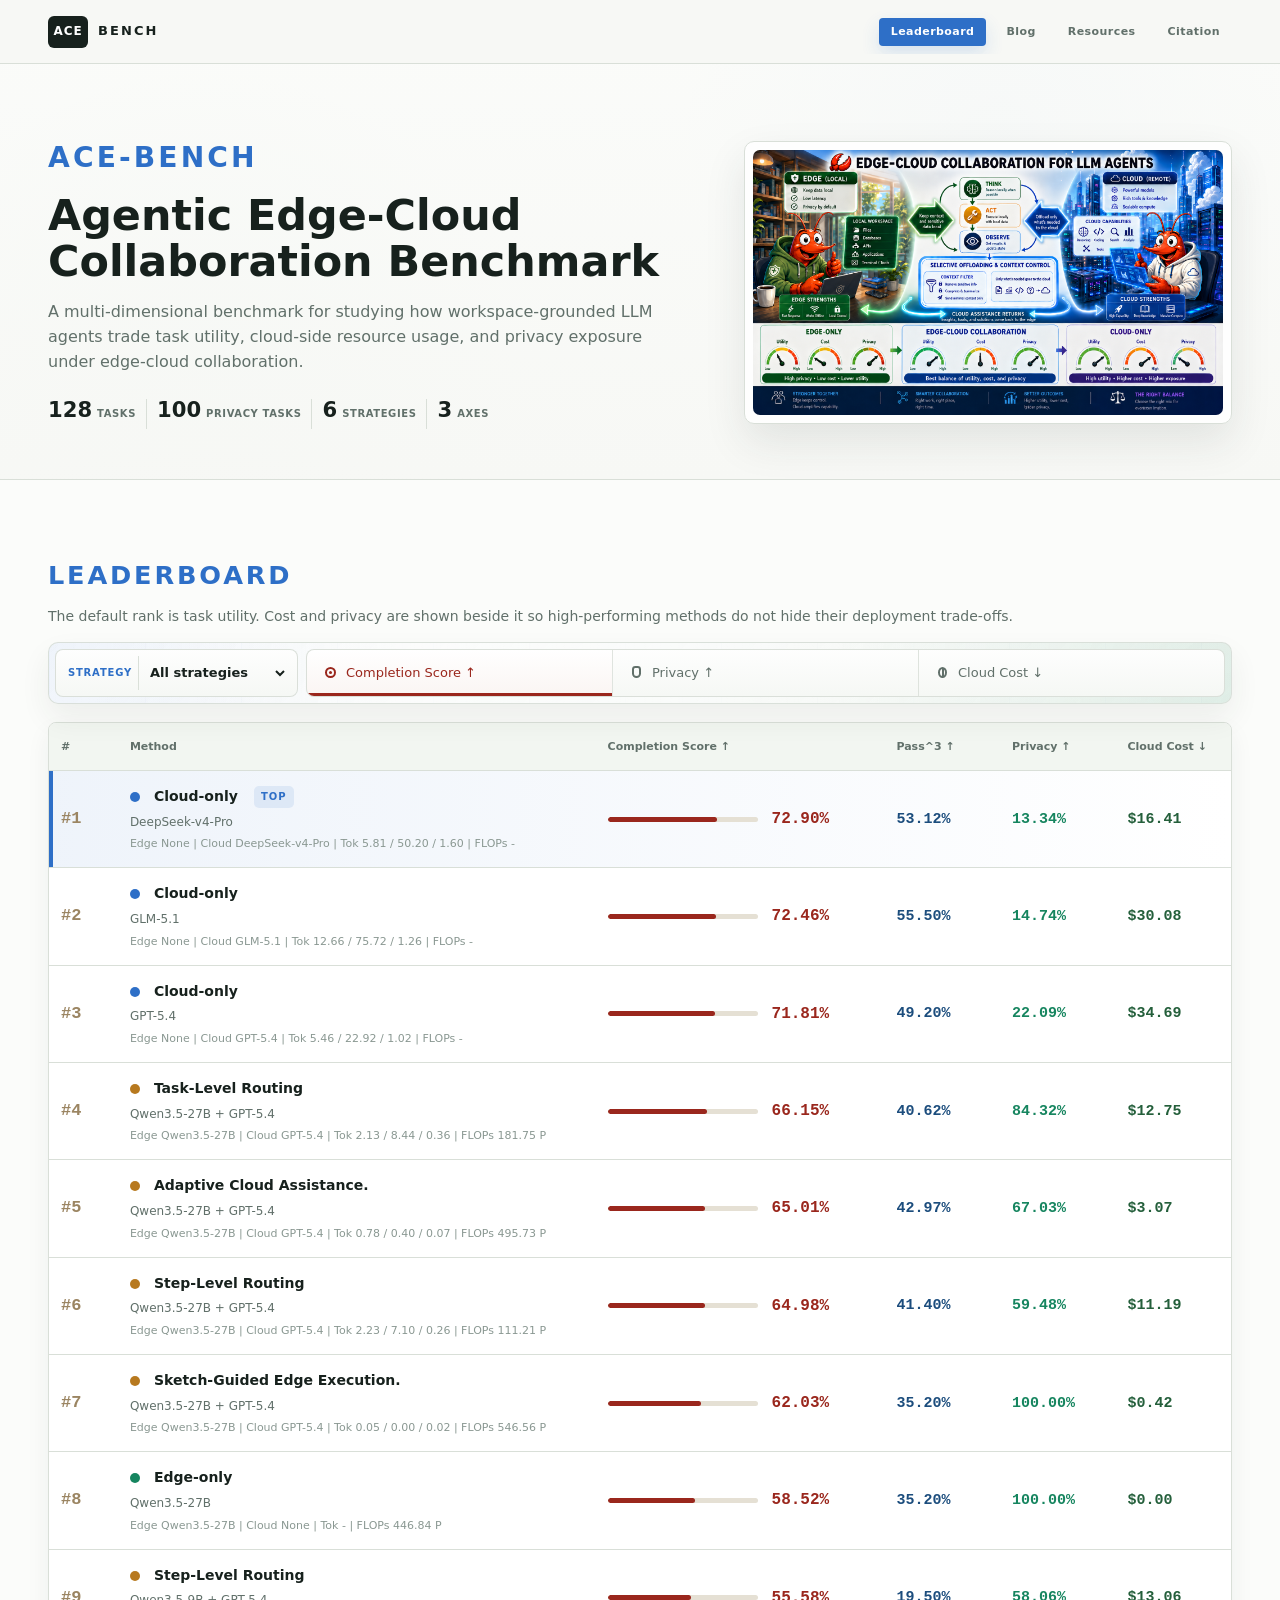
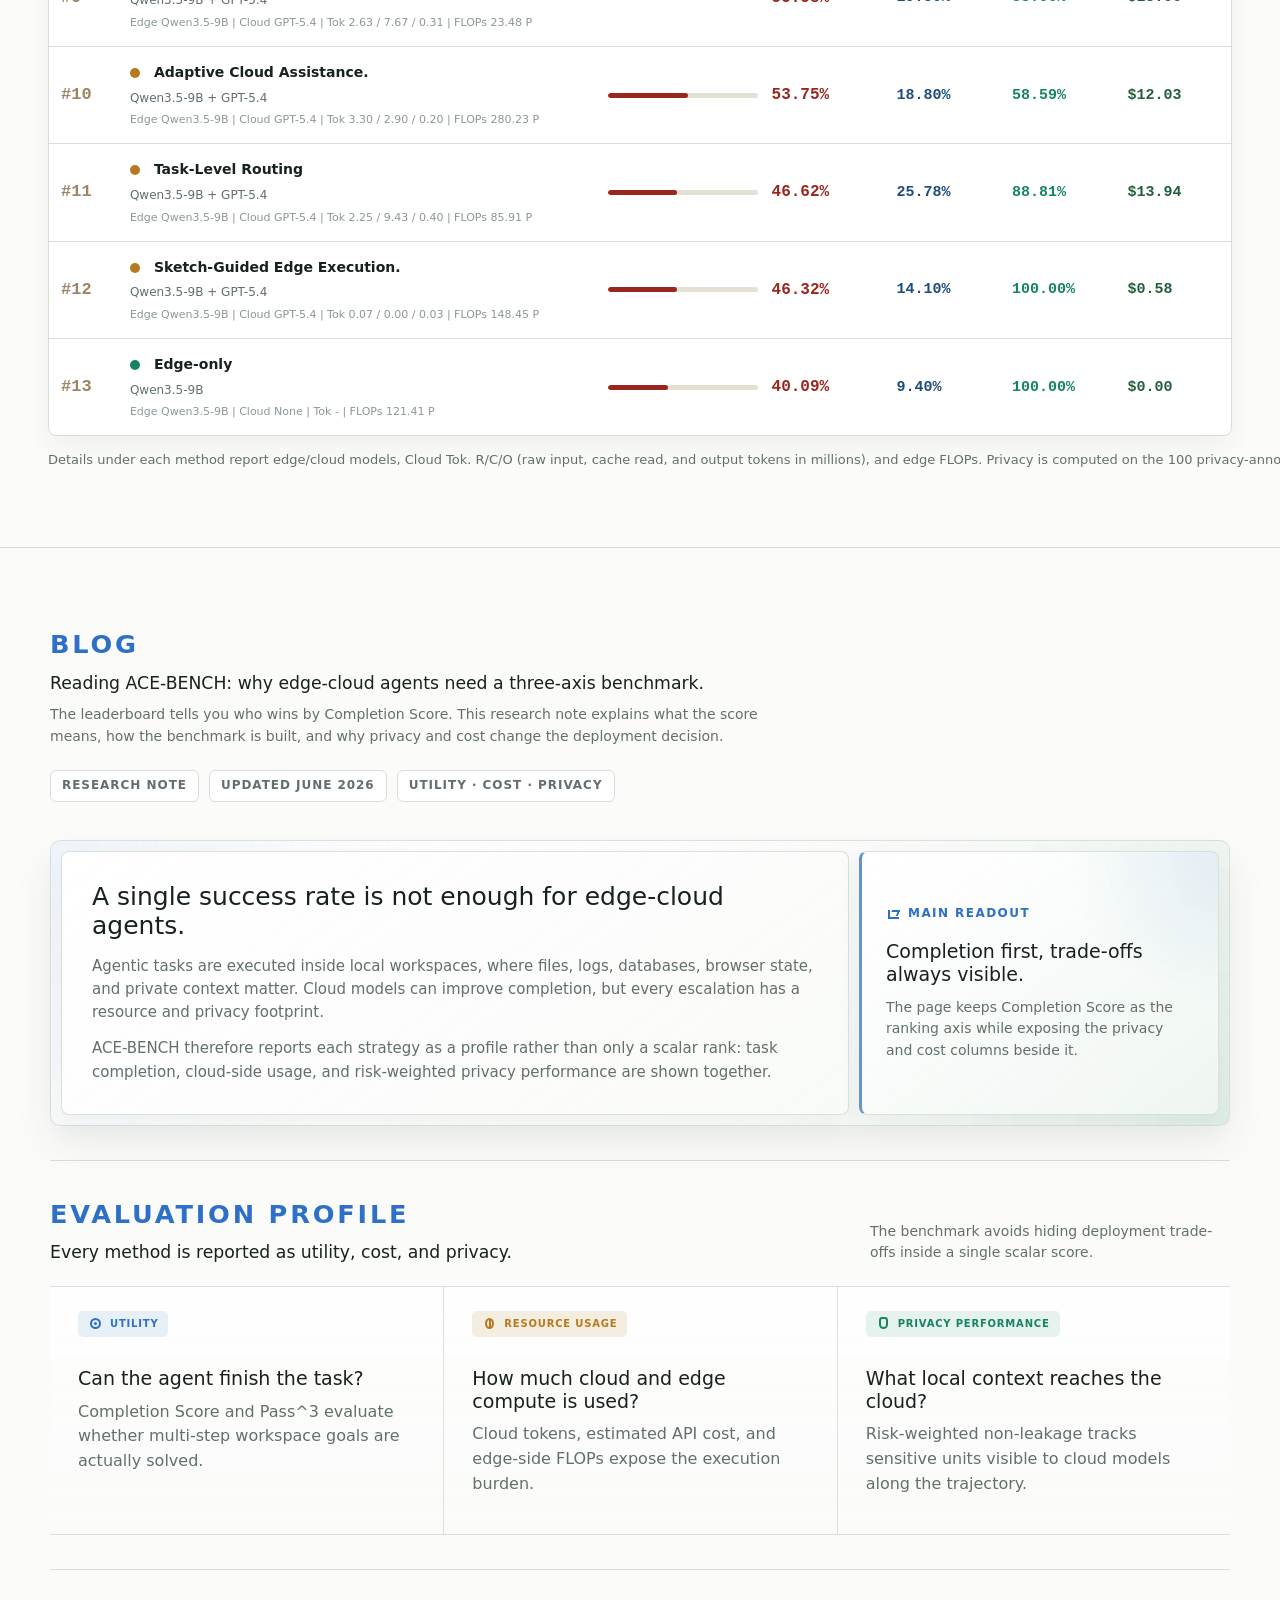
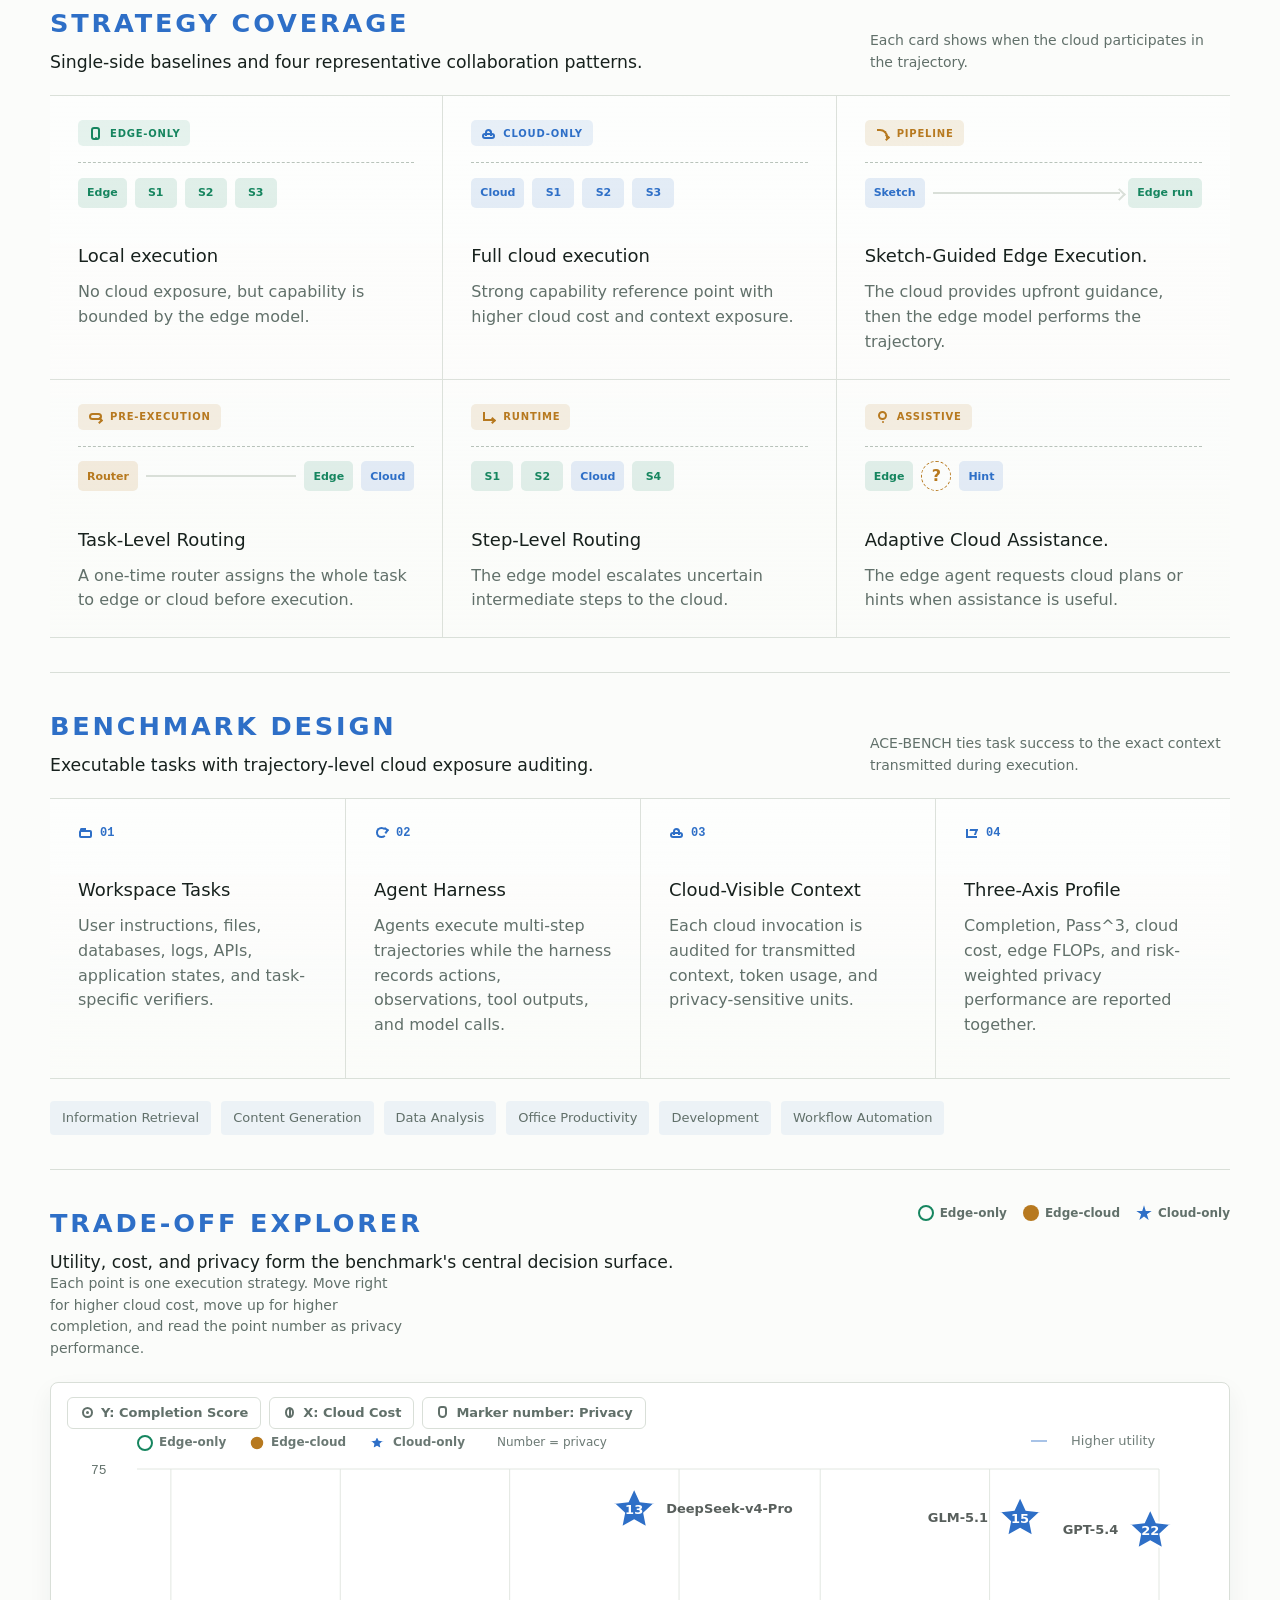
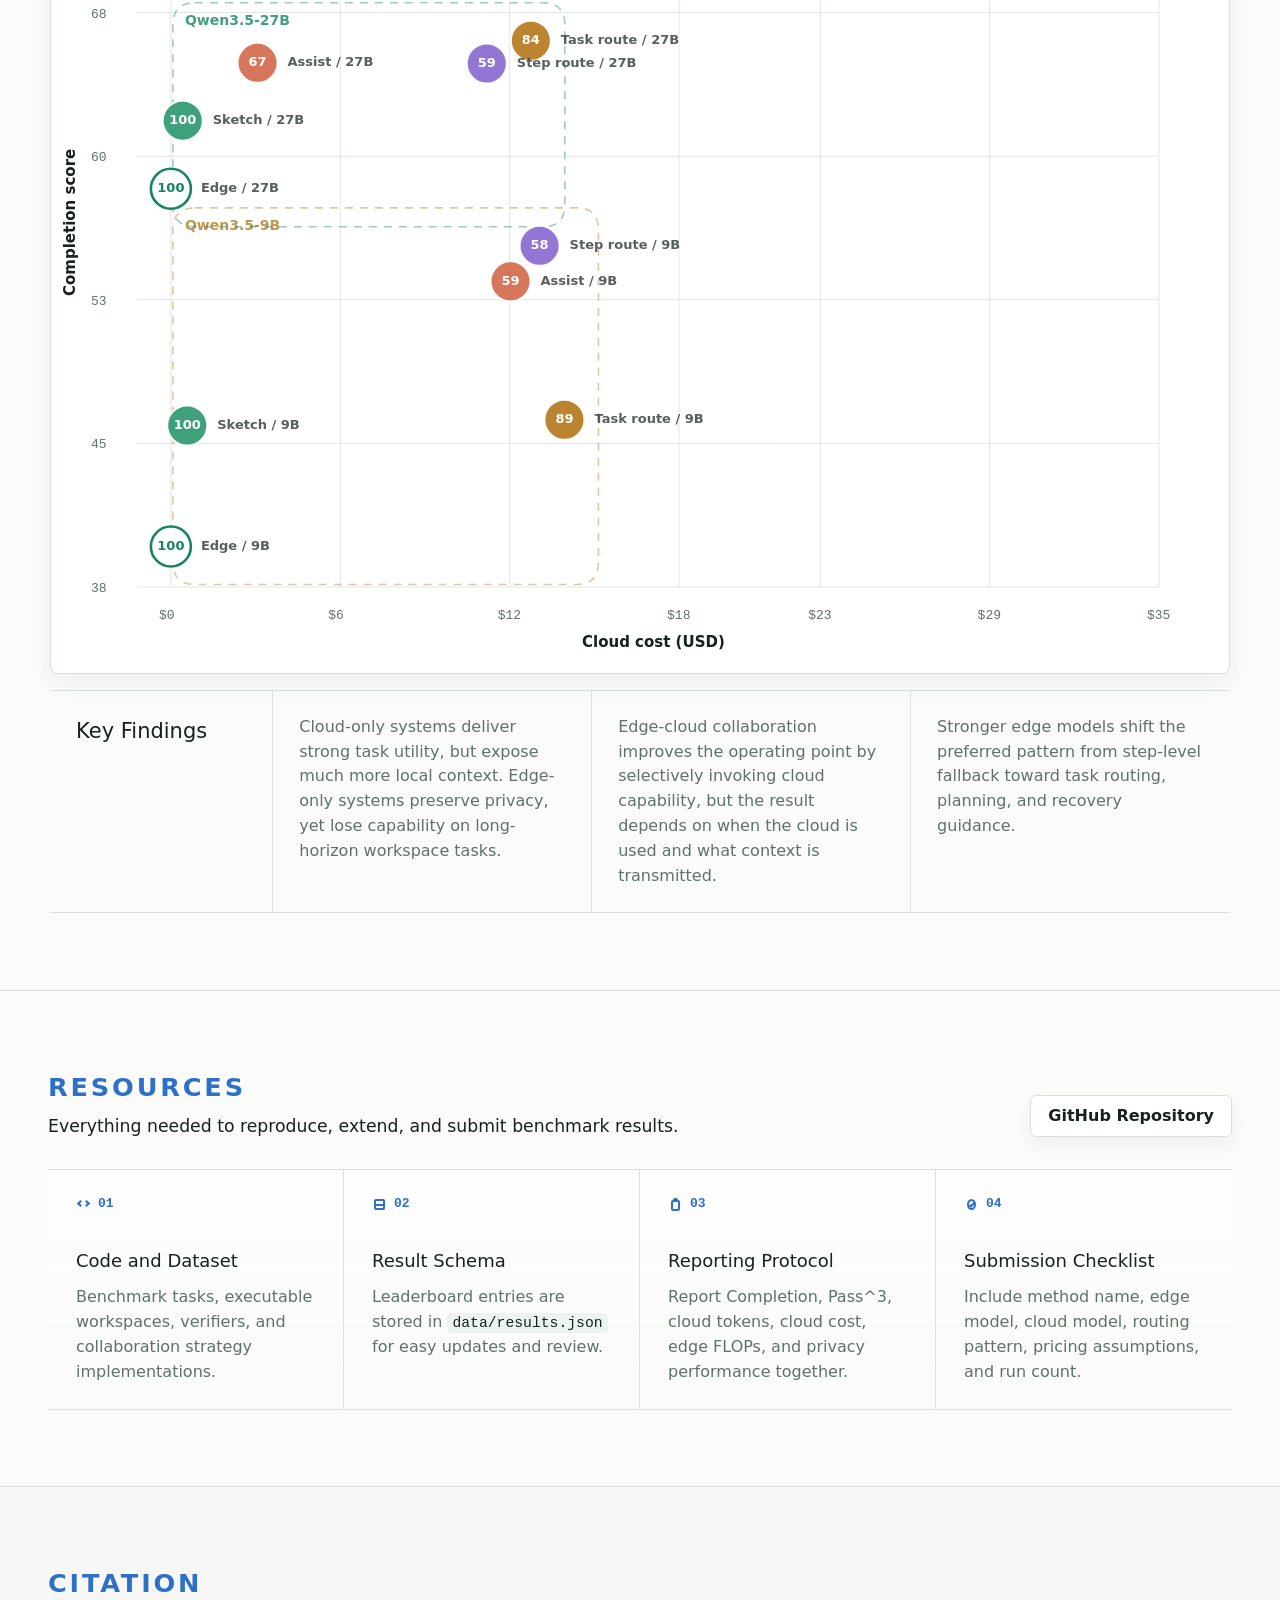
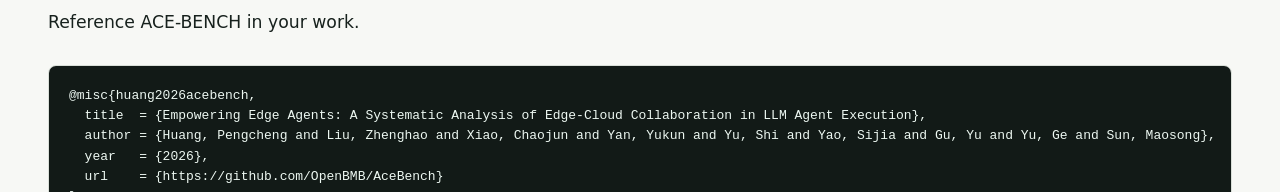
==== commit 02be1b1d: "Clarify cloud token notation" ====
--- a/index.html
+++ b/index.html
@@ -9,7 +9,7 @@
     >
     <title>Agentic Edge-Cloud Collaboration Benchmark</title>
     <link rel="icon" href="data:image/svg+xml,%3Csvg xmlns='http://www.w3.org/2000/svg' viewBox='0 0 64 64'%3E%3Crect width='64' height='64' rx='12' fill='%2317211d'/%3E%3Ctext x='32' y='39' text-anchor='middle' font-family='Arial,sans-serif' font-size='24' font-weight='700' fill='white'%3EACE%3C/text%3E%3C/svg%3E">
-    <link rel="stylesheet" href="assets/styles.css?v=20260624-title-case-headers">
+    <link rel="stylesheet" href="assets/styles.css?v=20260624-token-note">
   </head>
   <body>
     <header class="site-header">
@@ -112,8 +112,8 @@
             </table>
           </div>
           <p class="leaderboard-note">
-            Details under each method report edge/cloud models, Cloud Tok. R/C/O, and edge FLOPs. Privacy is computed
-            on the 100 privacy-annotated tasks; higher is better.
+            Details under each method report edge/cloud models, Cloud Tok. R/C/O (raw input, cache read, and output
+            tokens in millions), and edge FLOPs. Privacy is computed on the 100 privacy-annotated tasks; higher is better.
           </p>
         </div>
       </section>
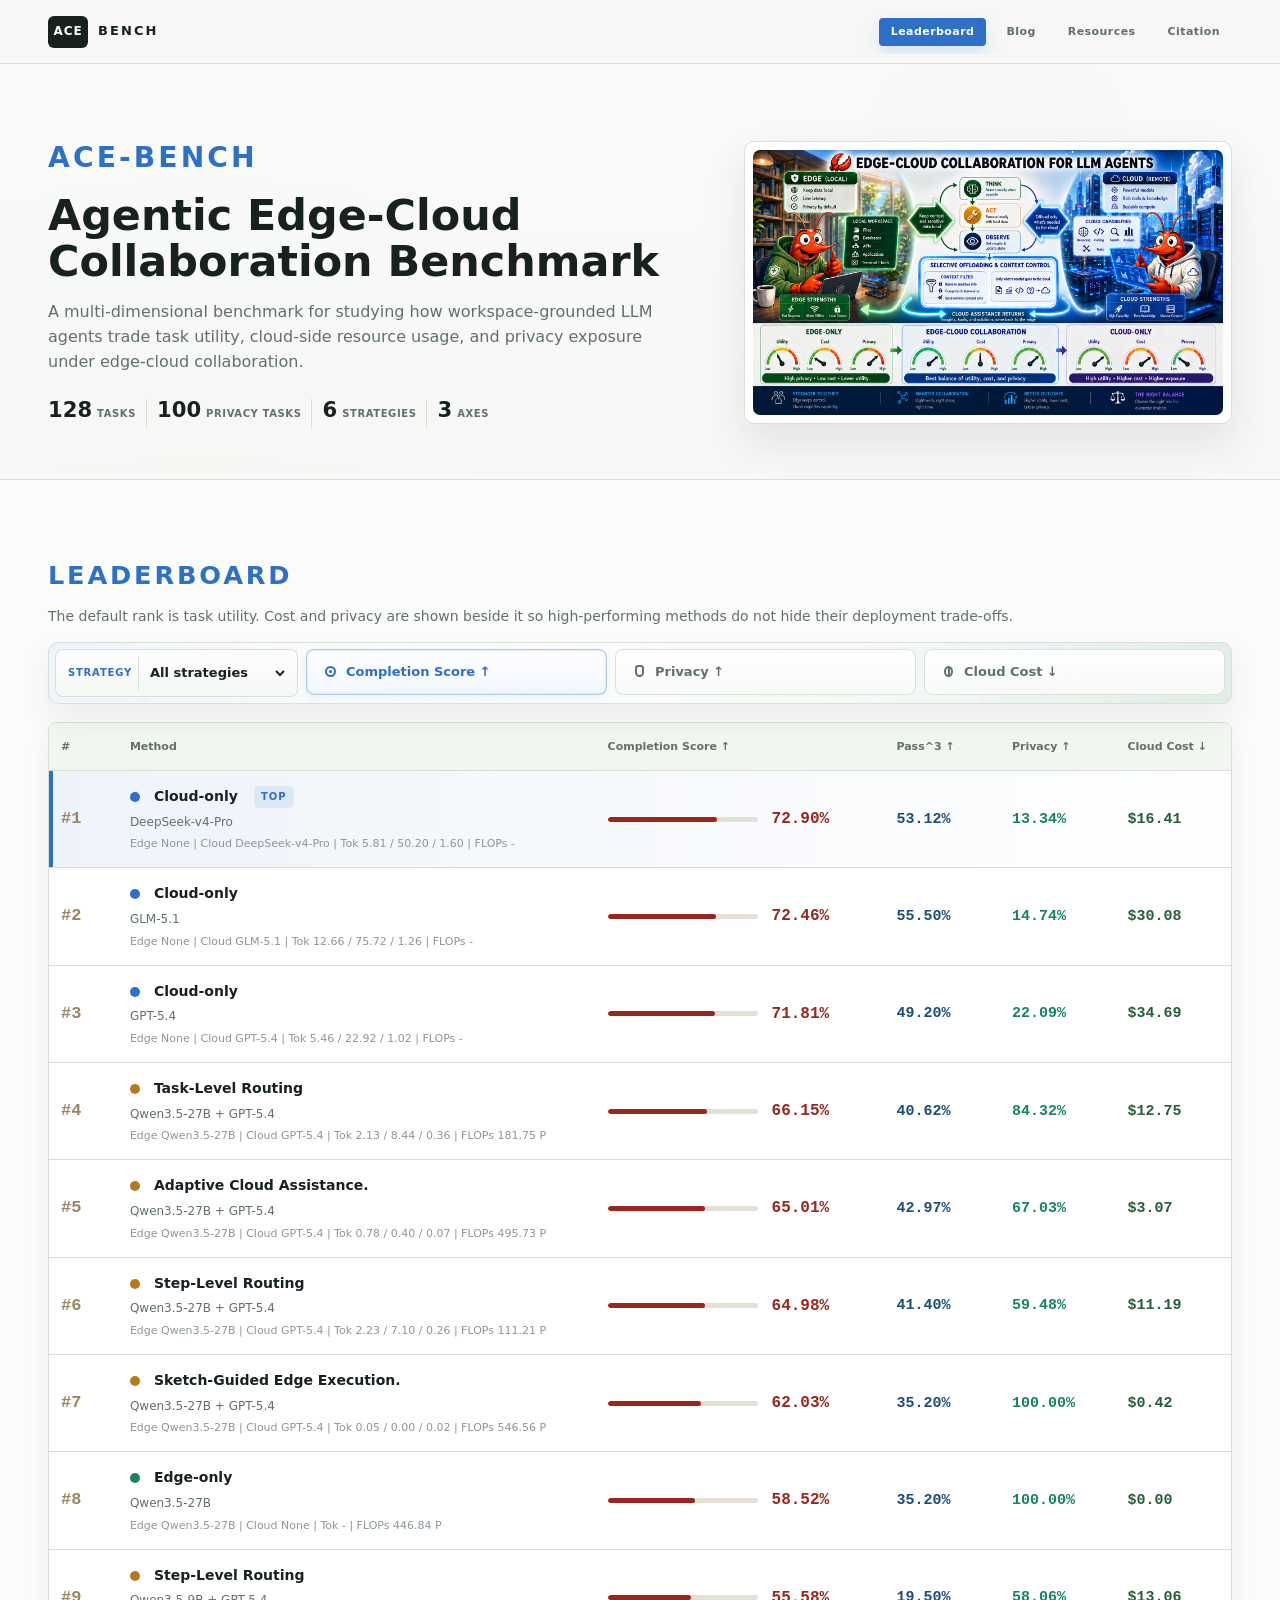
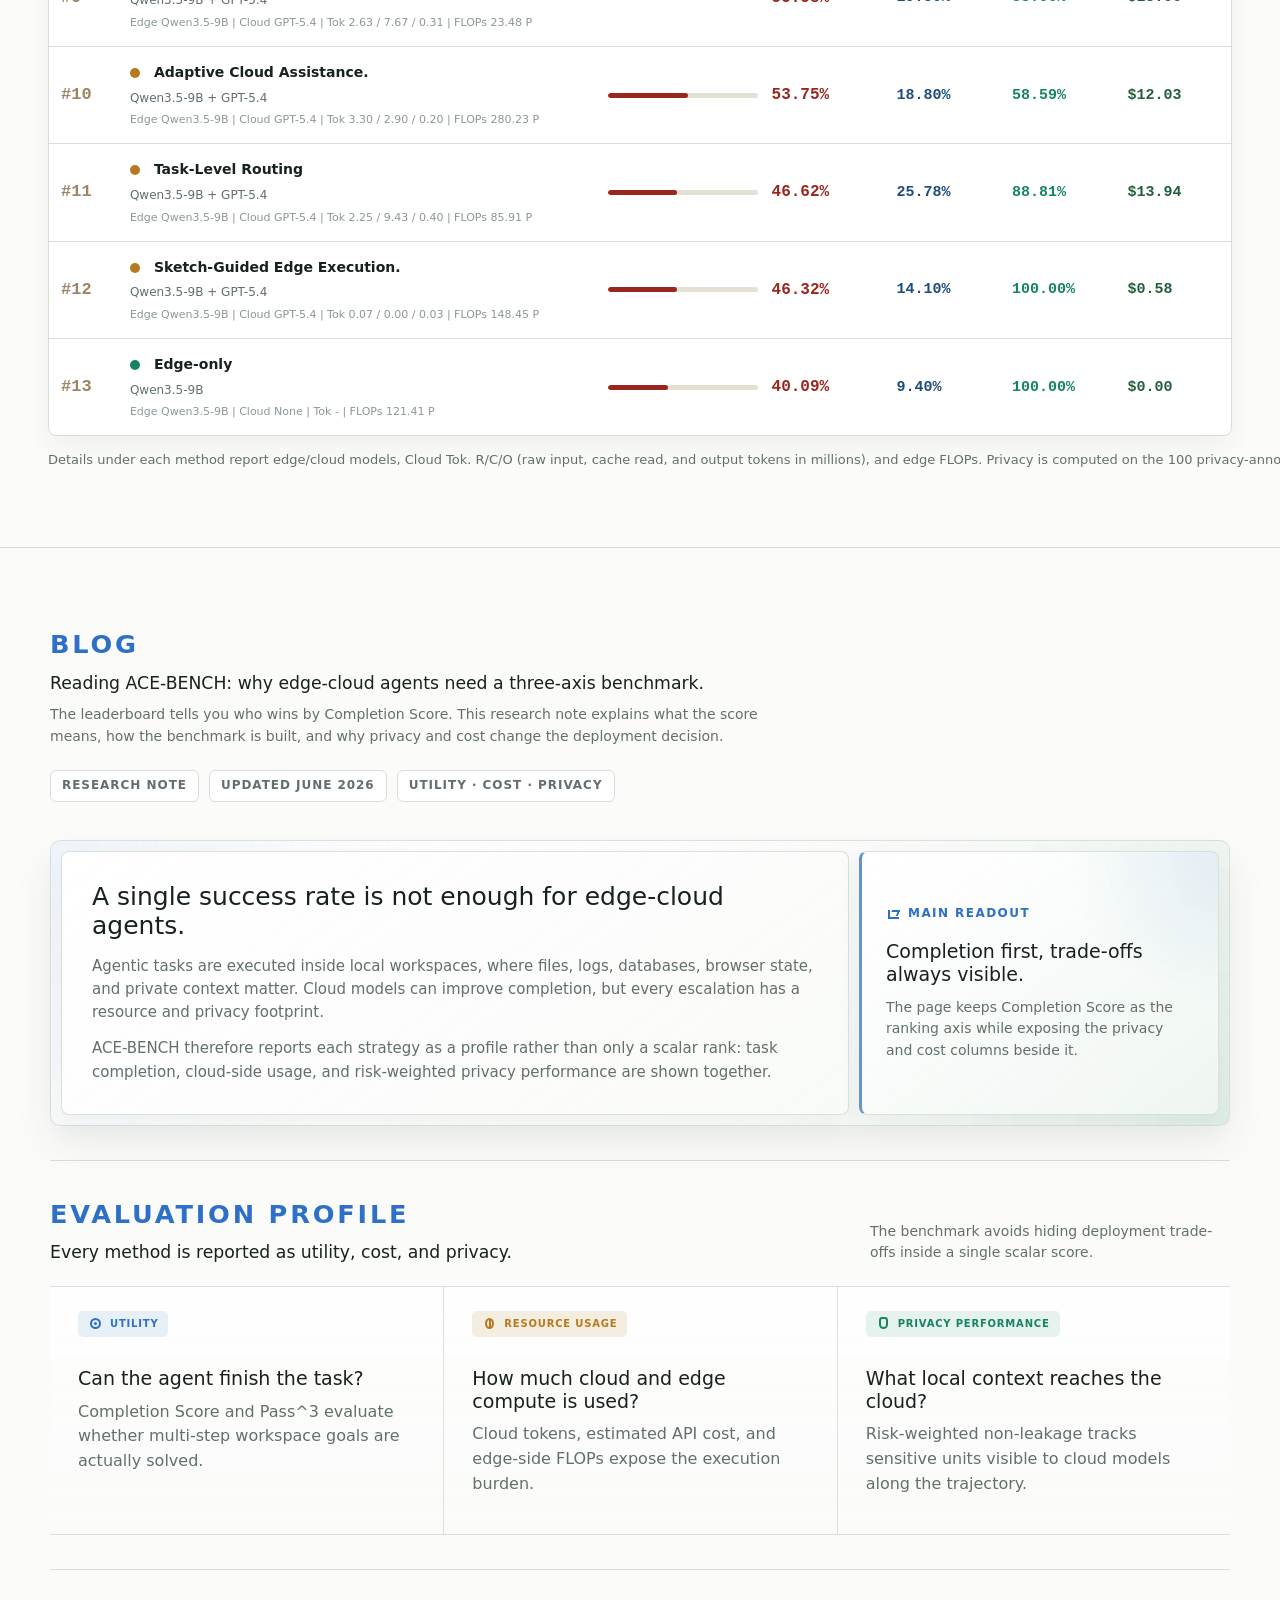
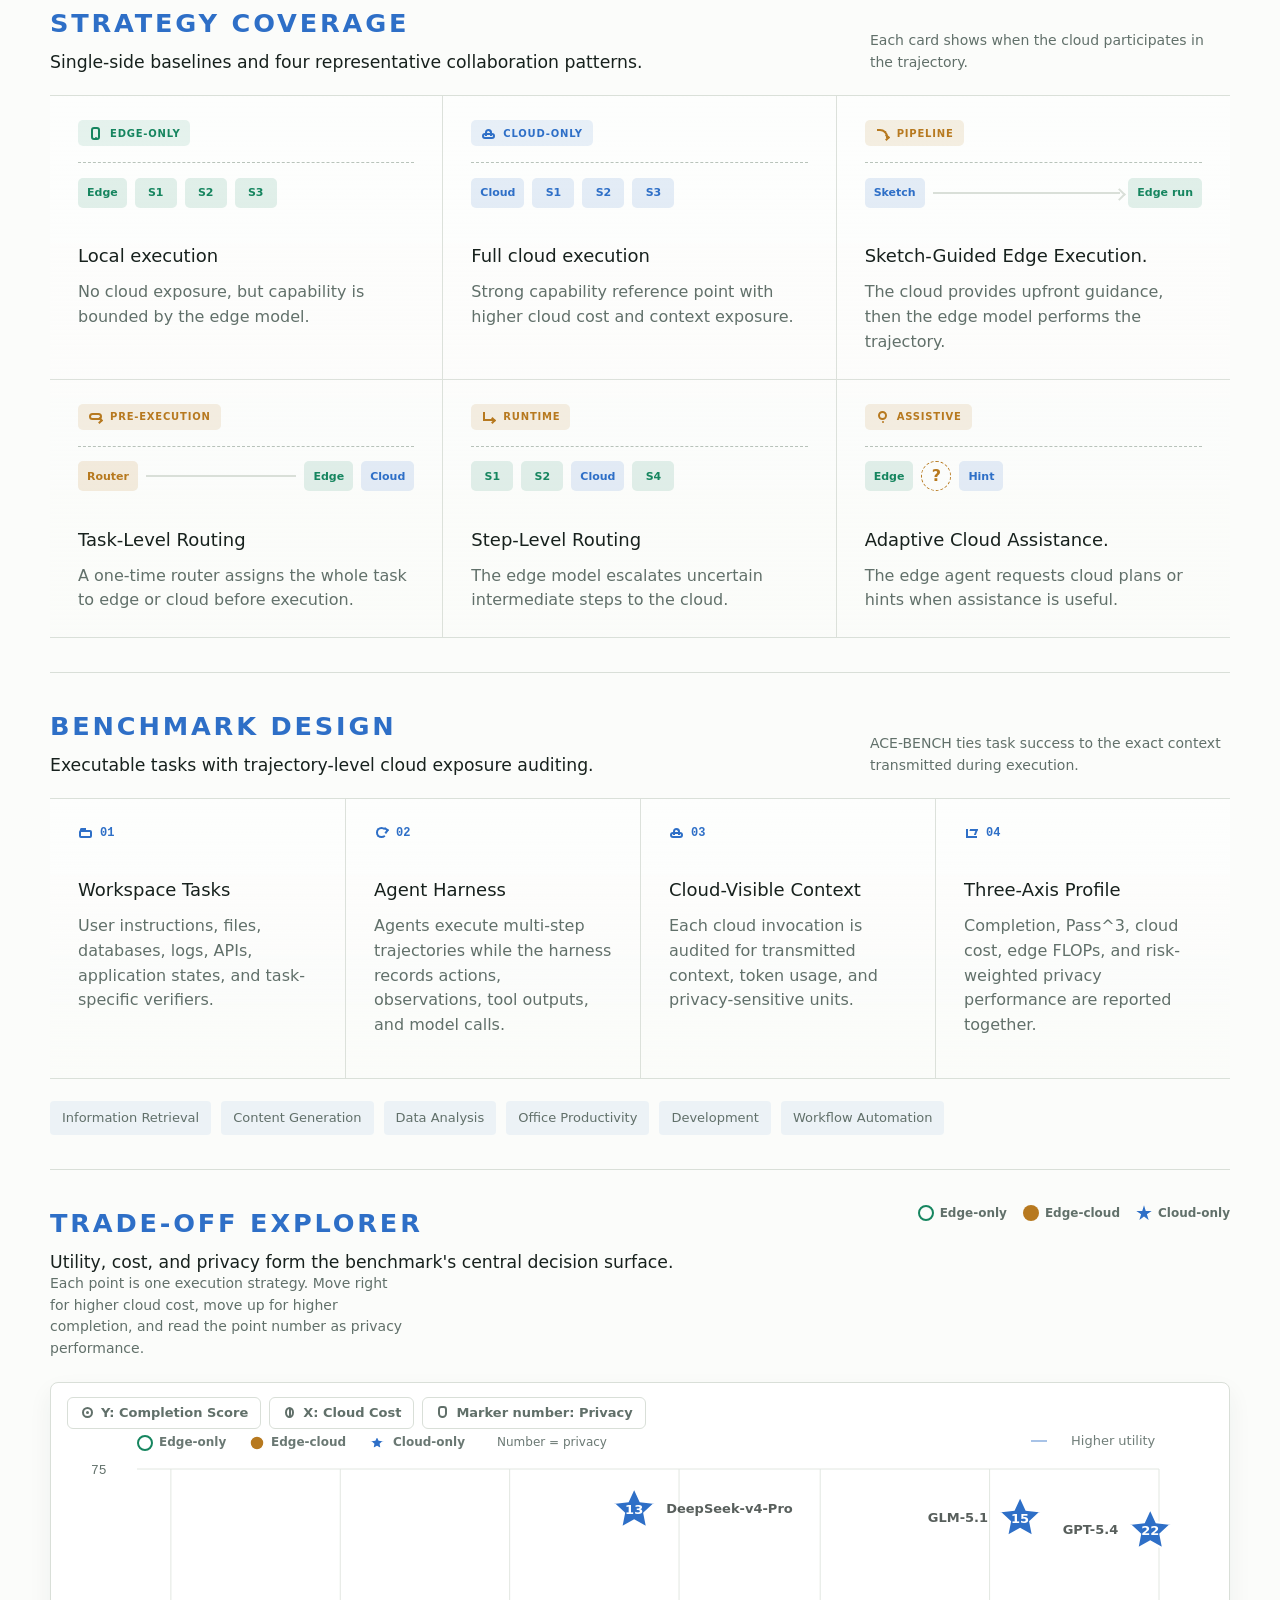
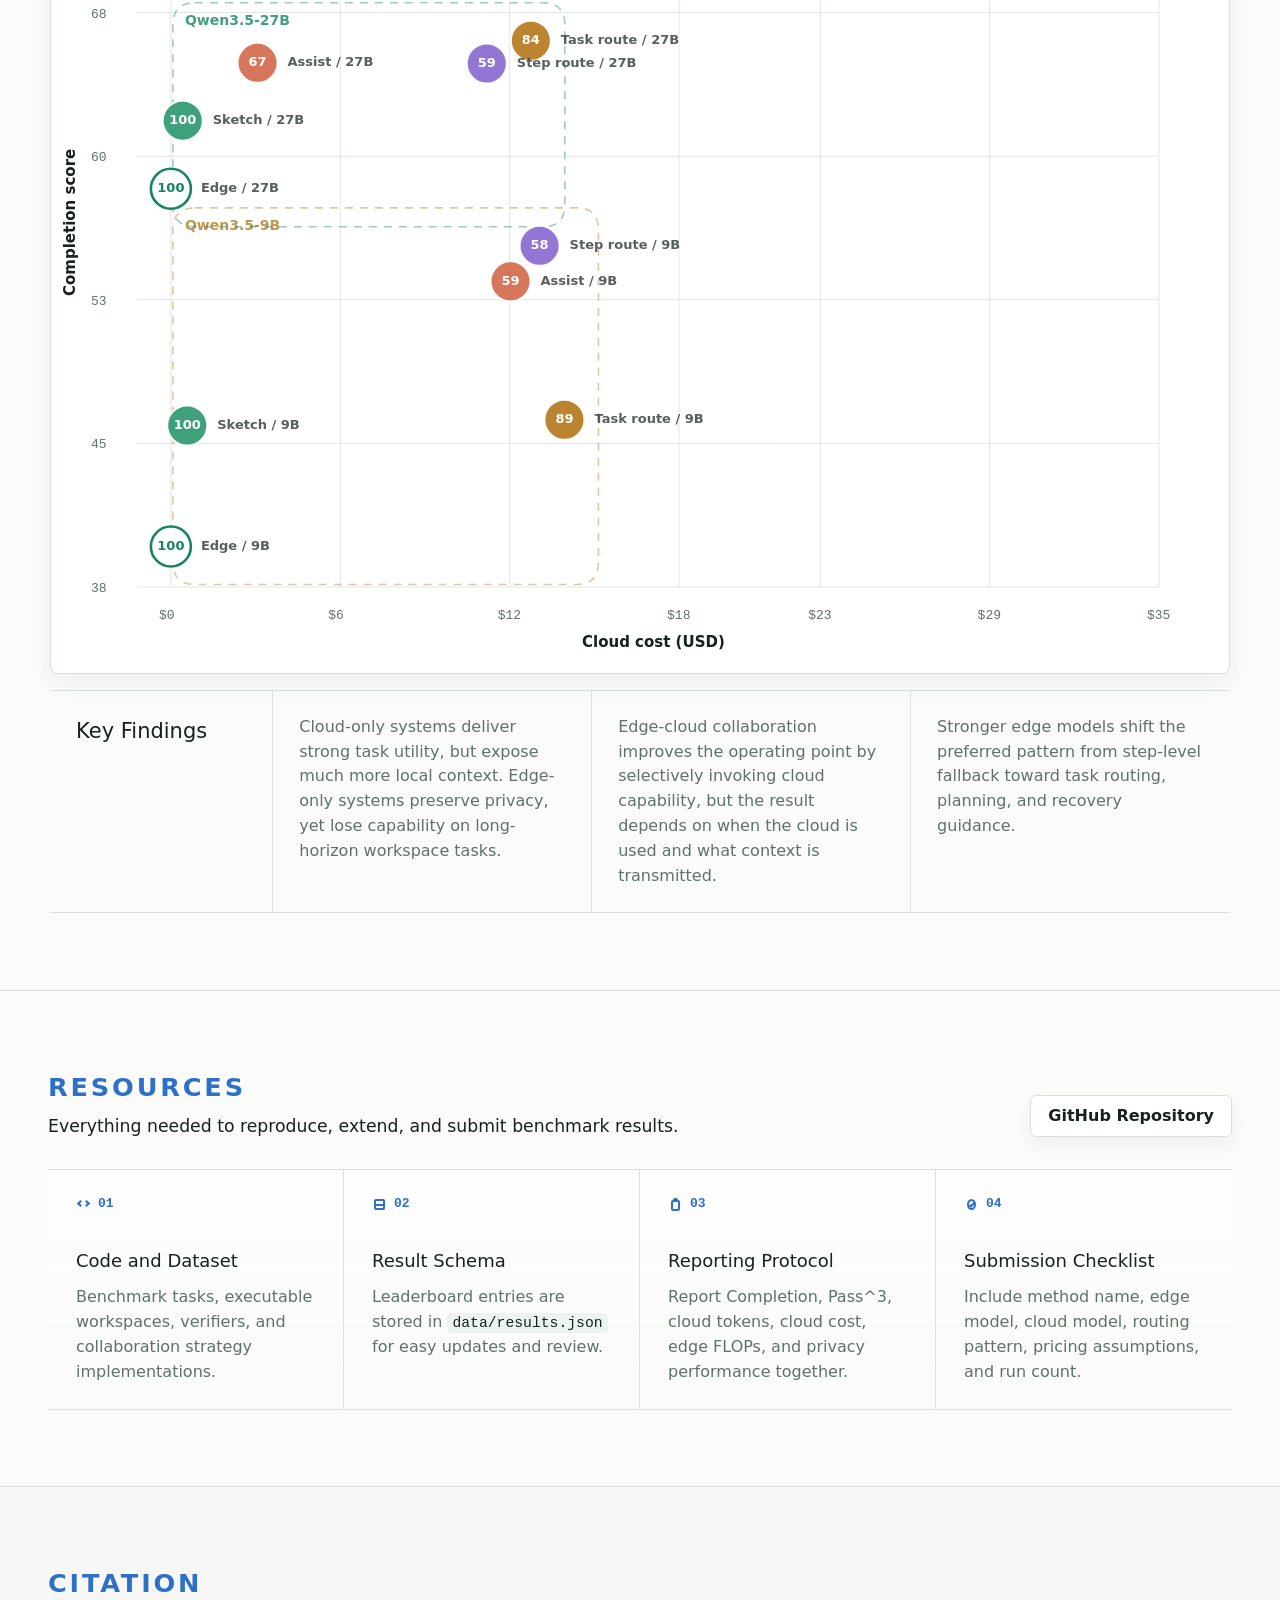
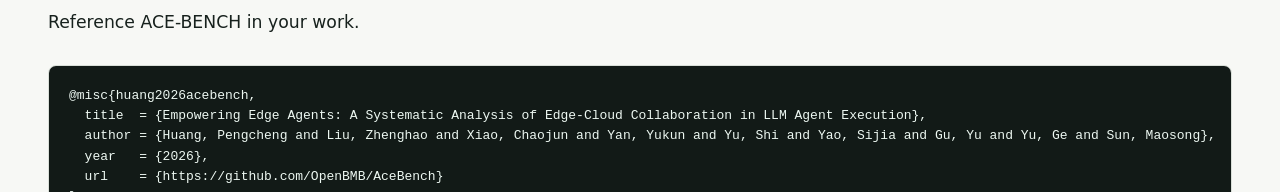
==== commit 54573521: "Polish leaderboard sort buttons" ====
--- a/index.html
+++ b/index.html
@@ -9,7 +9,7 @@
     >
     <title>Agentic Edge-Cloud Collaboration Benchmark</title>
     <link rel="icon" href="data:image/svg+xml,%3Csvg xmlns='http://www.w3.org/2000/svg' viewBox='0 0 64 64'%3E%3Crect width='64' height='64' rx='12' fill='%2317211d'/%3E%3Ctext x='32' y='39' text-anchor='middle' font-family='Arial,sans-serif' font-size='24' font-weight='700' fill='white'%3EACE%3C/text%3E%3C/svg%3E">
-    <link rel="stylesheet" href="assets/styles.css?v=20260624-token-note">
+    <link rel="stylesheet" href="assets/styles.css?v=20260624-sort-button-polish">
   </head>
   <body>
     <header class="site-header">
--- a/assets/styles.css
+++ b/assets/styles.css
@@ -996,12 +996,8 @@
   z-index: 1;
   display: flex;
   flex-wrap: wrap;
-  gap: 1px;
-  overflow: hidden;
+  gap: 8px;
   margin: 0;
-  border: 1px solid rgba(217, 223, 216, 0.92);
-  border-radius: 8px;
-  background: rgba(217, 223, 216, 0.82);
 }
 
 .leaderboard-tabs button {
@@ -1010,16 +1006,17 @@
   align-items: center;
   flex: 1 1 220px;
   gap: 8px;
-  min-height: 46px;
+  height: 46px;
   padding: 0 16px;
-  border: 0;
-  border-radius: 0;
+  border: 1px solid rgba(217, 223, 216, 0.92);
+  border-radius: 8px;
   background:
     linear-gradient(180deg, rgba(255, 255, 255, 0.96), rgba(248, 250, 247, 0.9));
   color: var(--muted);
   cursor: pointer;
   font: inherit;
   font-size: 13px;
+  font-weight: 560;
   text-align: left;
   white-space: nowrap;
   backdrop-filter: none;
@@ -1027,6 +1024,7 @@
 
 .leaderboard-tabs button:hover {
   color: var(--ink);
+  border-color: rgba(46, 111, 199, 0.22);
   background:
     linear-gradient(180deg, rgba(255, 255, 255, 1), rgba(245, 249, 247, 0.95));
 }
@@ -1039,10 +1037,13 @@
 }
 
 .leaderboard-tabs .active {
-  color: var(--completion);
+  color: var(--cloud);
+  border-color: rgba(46, 111, 199, 0.34);
   background:
-    linear-gradient(180deg, rgba(255, 255, 255, 1), rgba(252, 246, 244, 0.94));
-  box-shadow: inset 0 -3px 0 var(--completion);
+    linear-gradient(180deg, rgba(255, 255, 255, 1), rgba(240, 246, 255, 0.95));
+  box-shadow:
+    inset 0 0 0 1px rgba(46, 111, 199, 0.1),
+    0 4px 10px rgba(46, 111, 199, 0.06);
 }
 
 .leaderboard-controls {
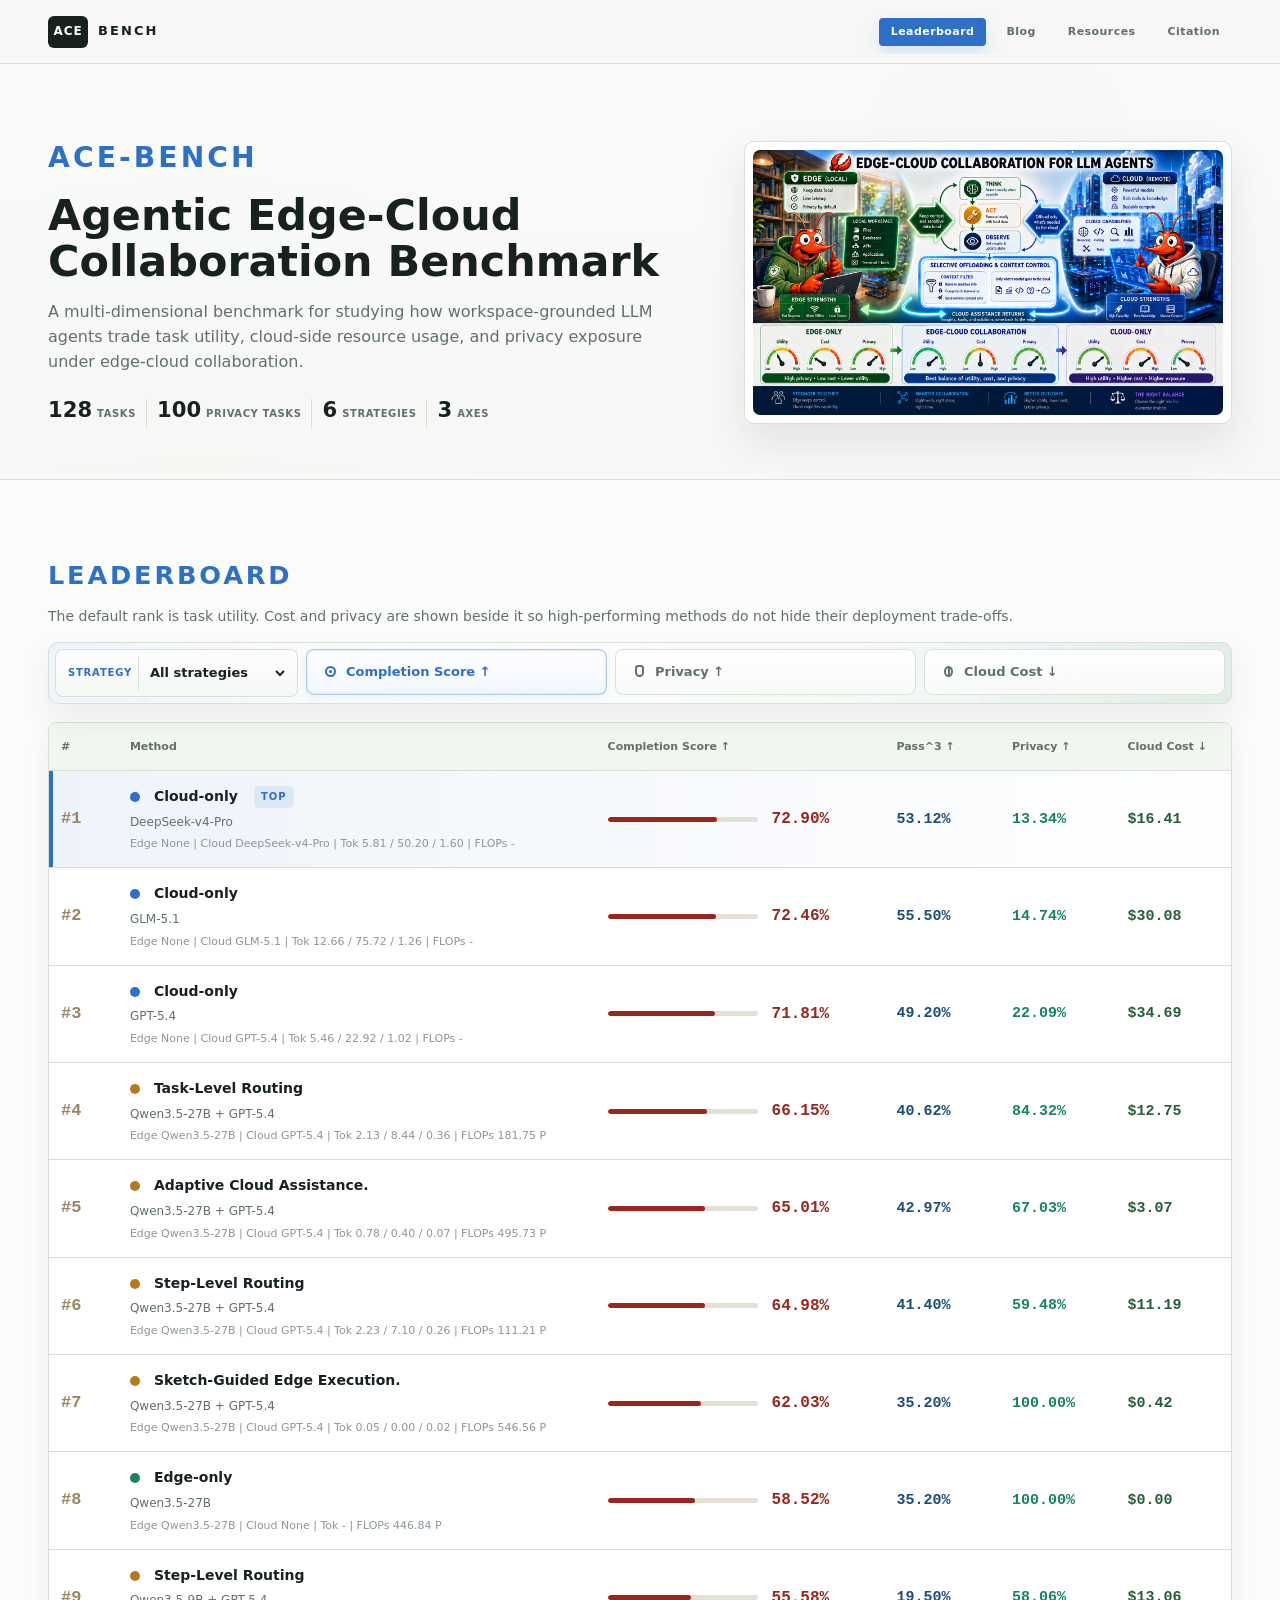
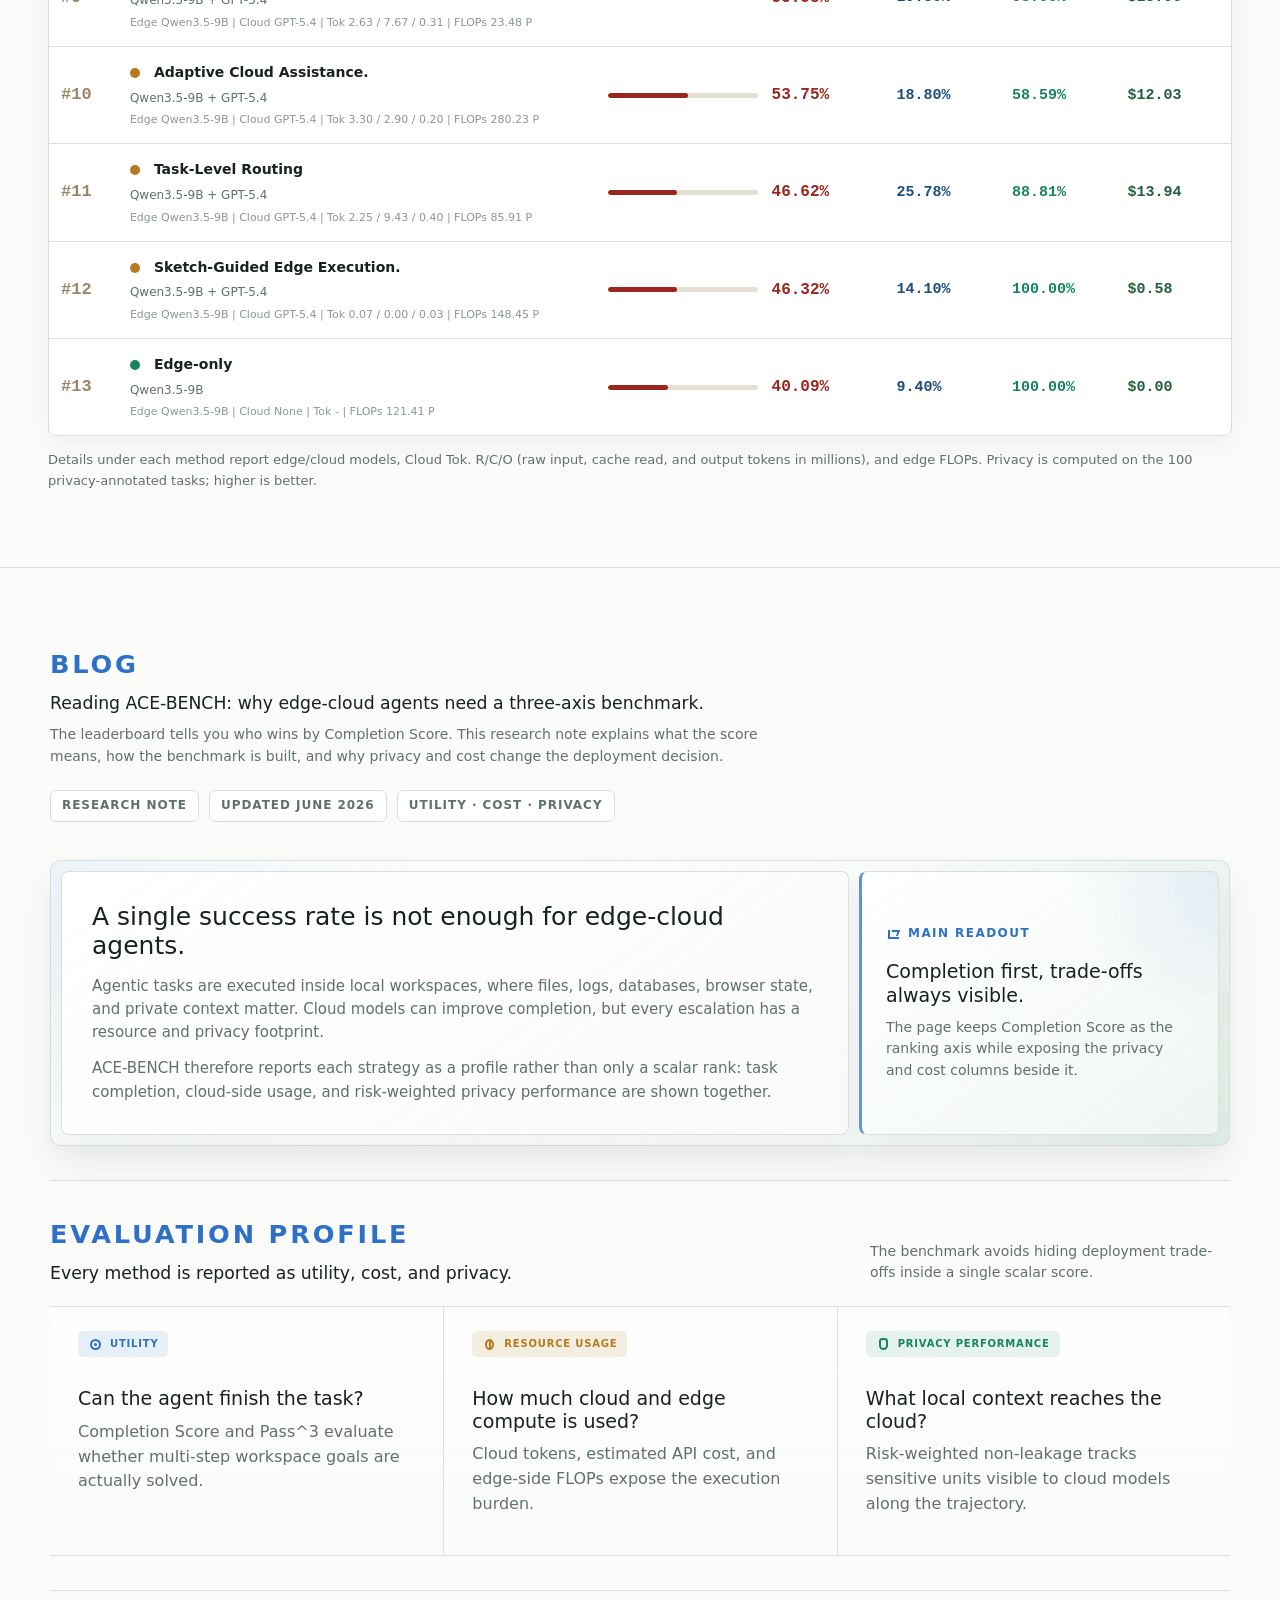
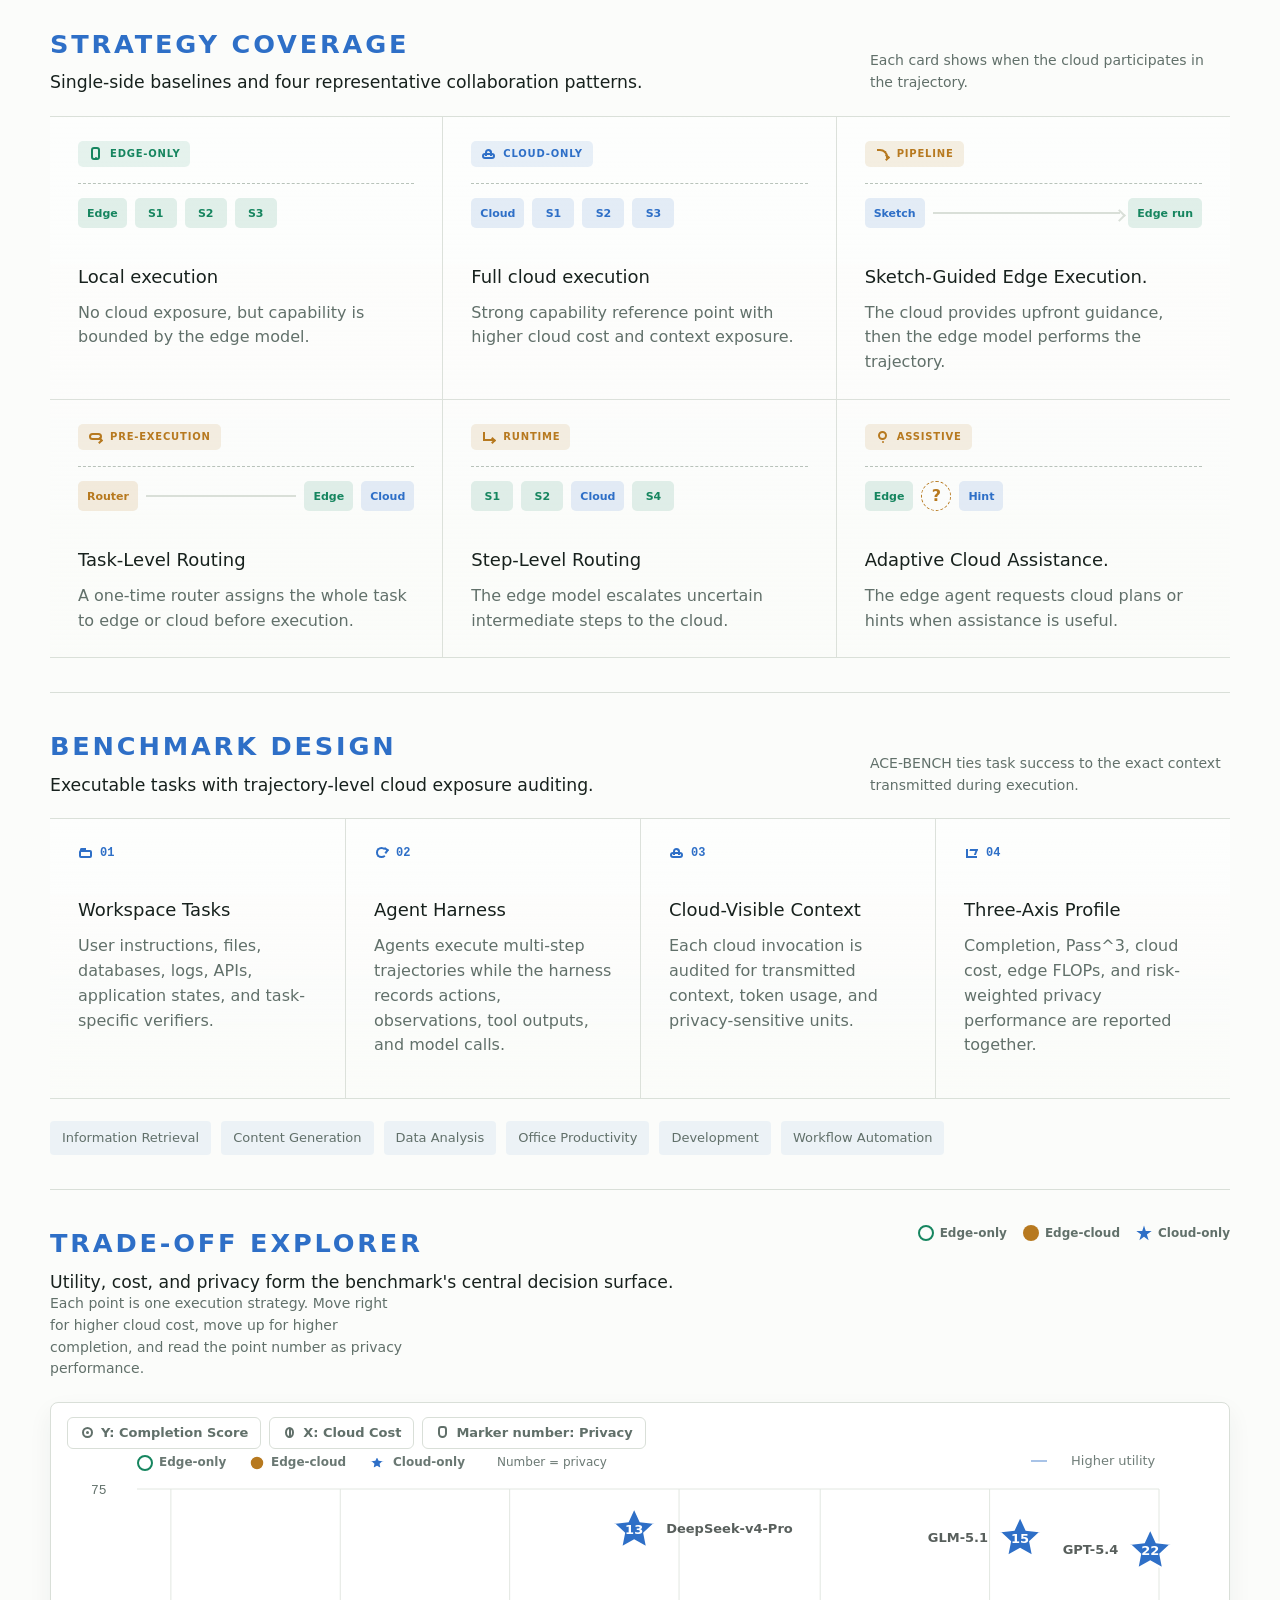
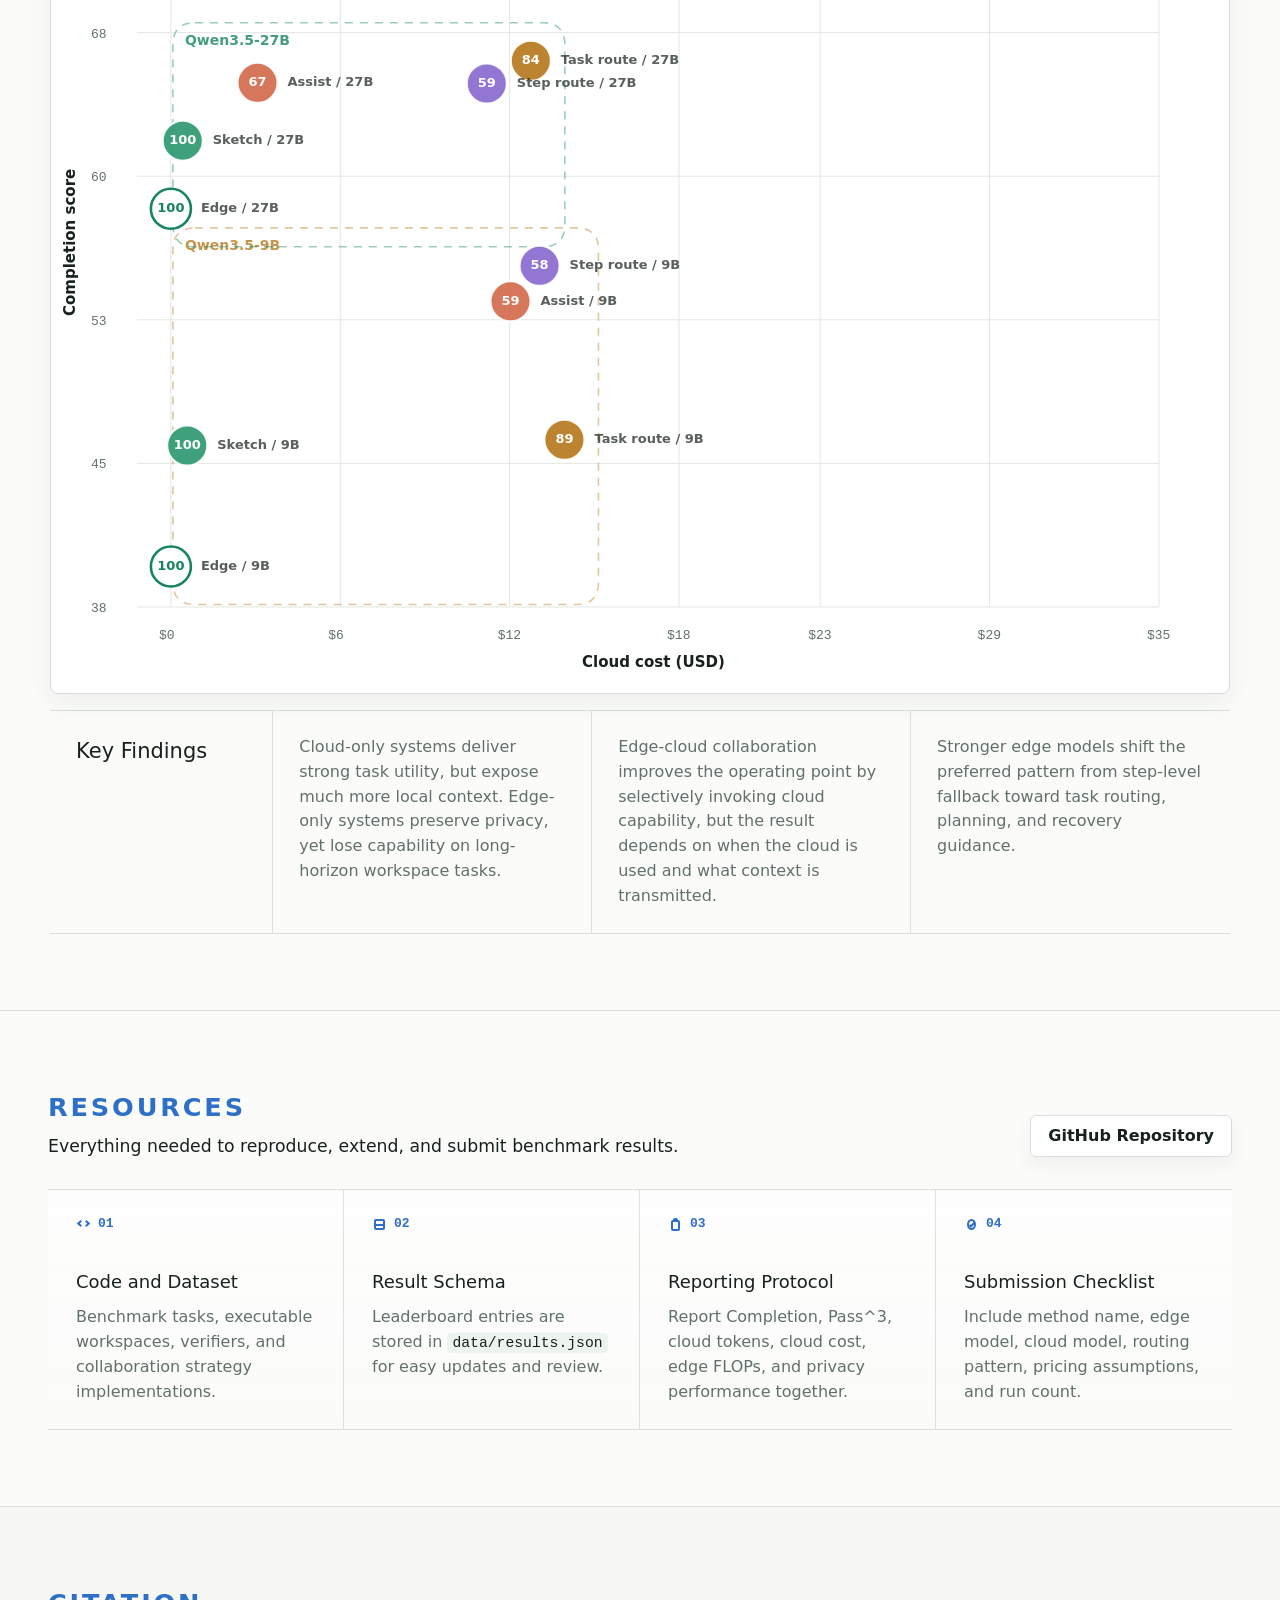
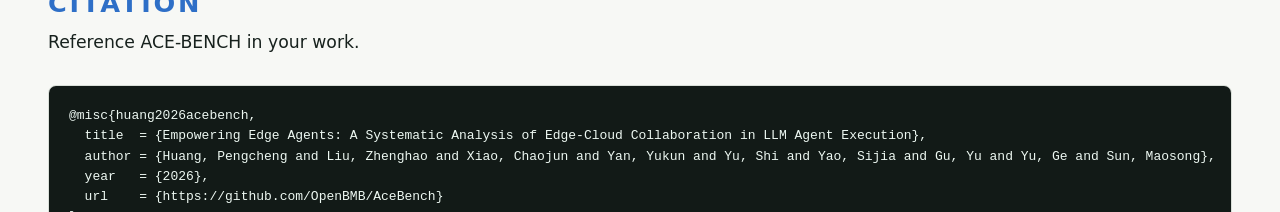
==== commit 2e2b569d: "Wrap leaderboard note text" ====
--- a/index.html
+++ b/index.html
@@ -9,7 +9,7 @@
     >
     <title>Agentic Edge-Cloud Collaboration Benchmark</title>
     <link rel="icon" href="data:image/svg+xml,%3Csvg xmlns='http://www.w3.org/2000/svg' viewBox='0 0 64 64'%3E%3Crect width='64' height='64' rx='12' fill='%2317211d'/%3E%3Ctext x='32' y='39' text-anchor='middle' font-family='Arial,sans-serif' font-size='24' font-weight='700' fill='white'%3EACE%3C/text%3E%3C/svg%3E">
-    <link rel="stylesheet" href="assets/styles.css?v=20260624-sort-button-polish">
+    <link rel="stylesheet" href="assets/styles.css?v=20260624-note-wrap">
   </head>
   <body>
     <header class="site-header">
--- a/assets/styles.css
+++ b/assets/styles.css
@@ -1280,7 +1280,8 @@
   margin: 14px 0 0;
   color: var(--muted);
   font-size: 13px;
-  white-space: nowrap;
+  overflow-wrap: anywhere;
+  white-space: normal;
 }
 
 .blog-shell {
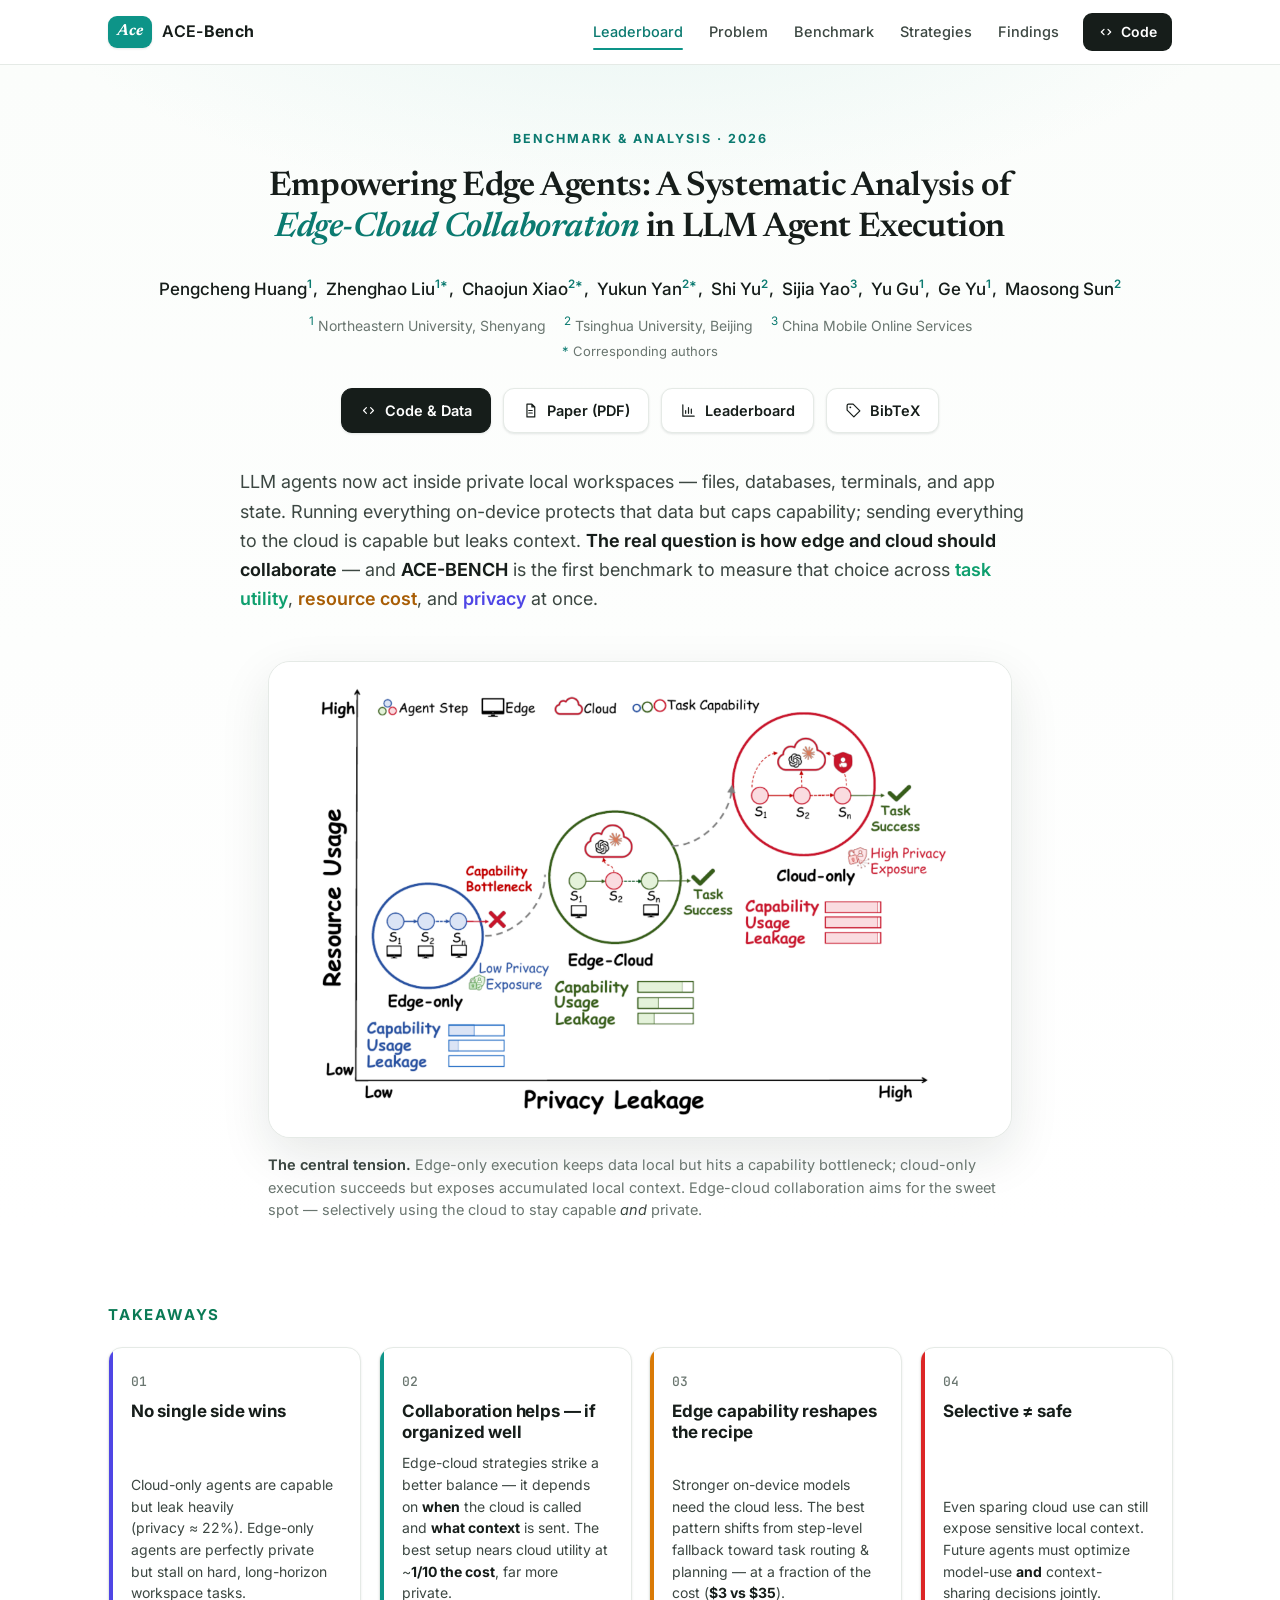
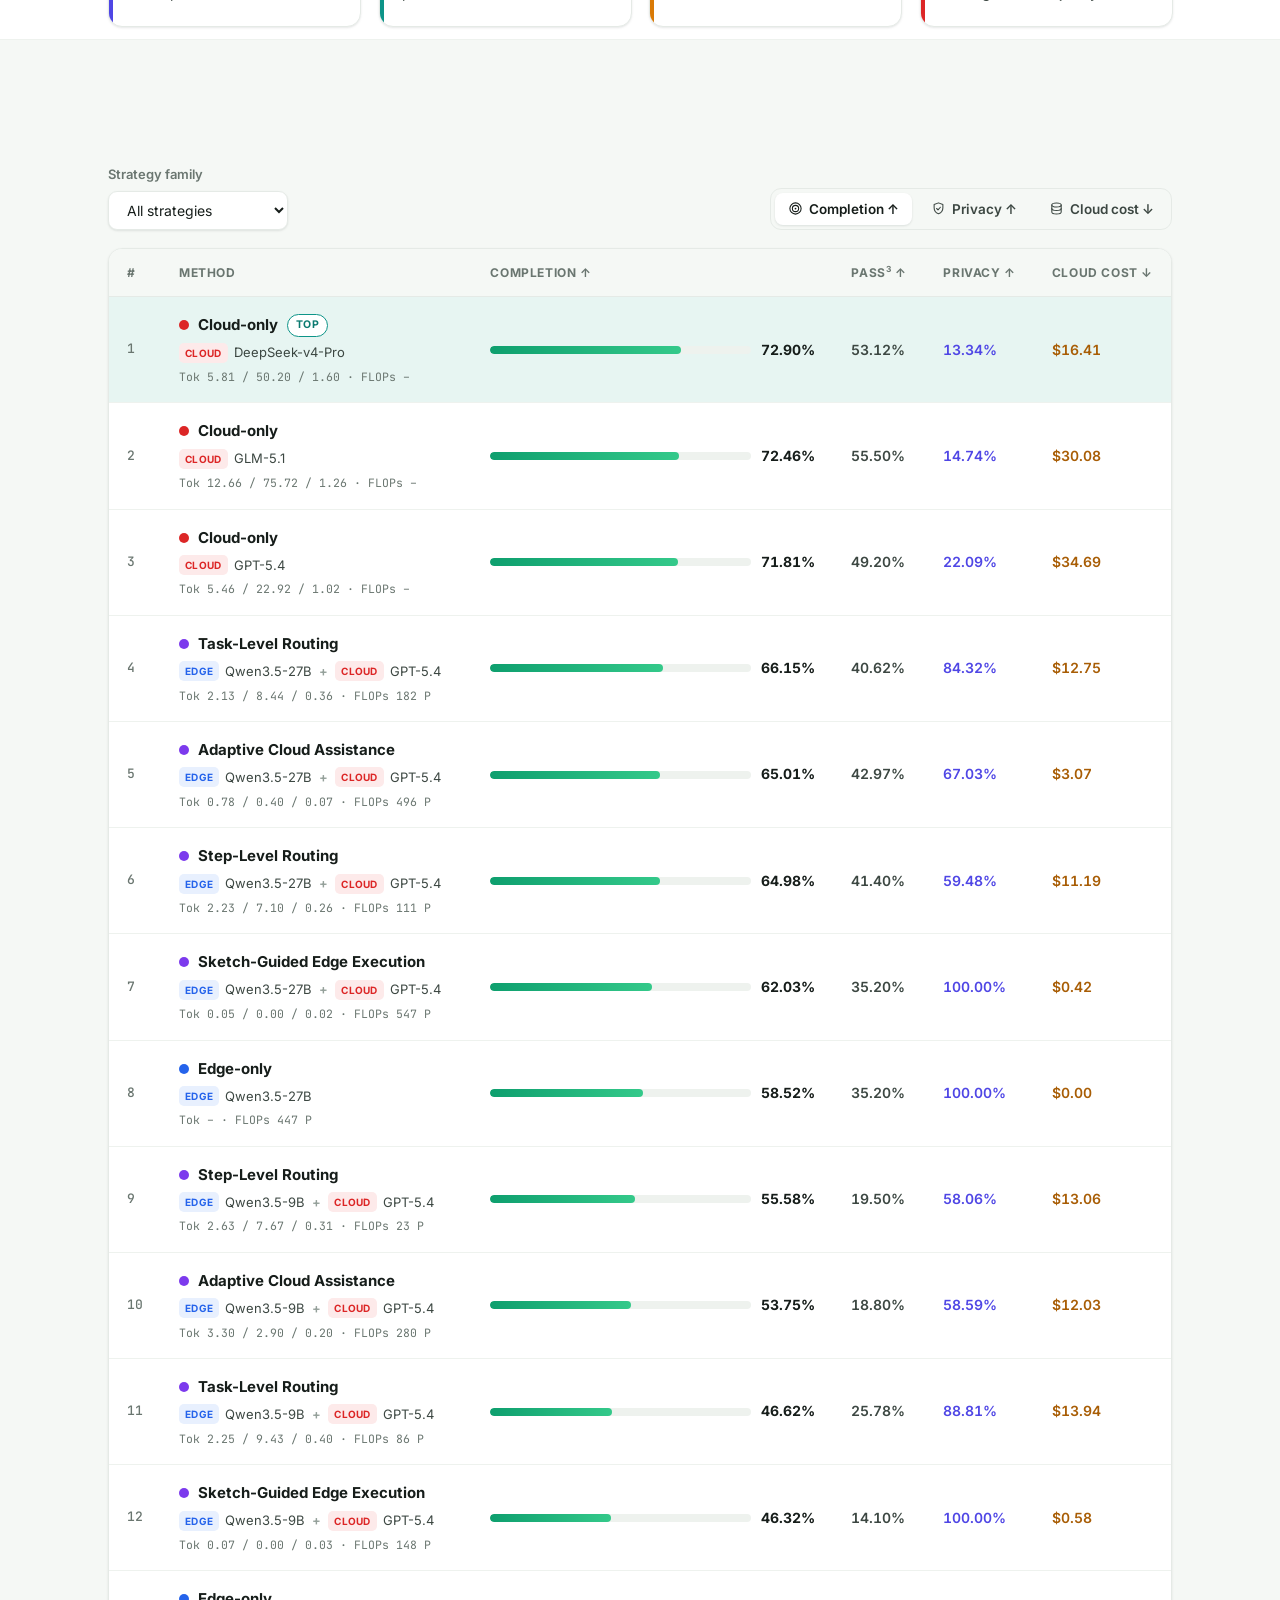
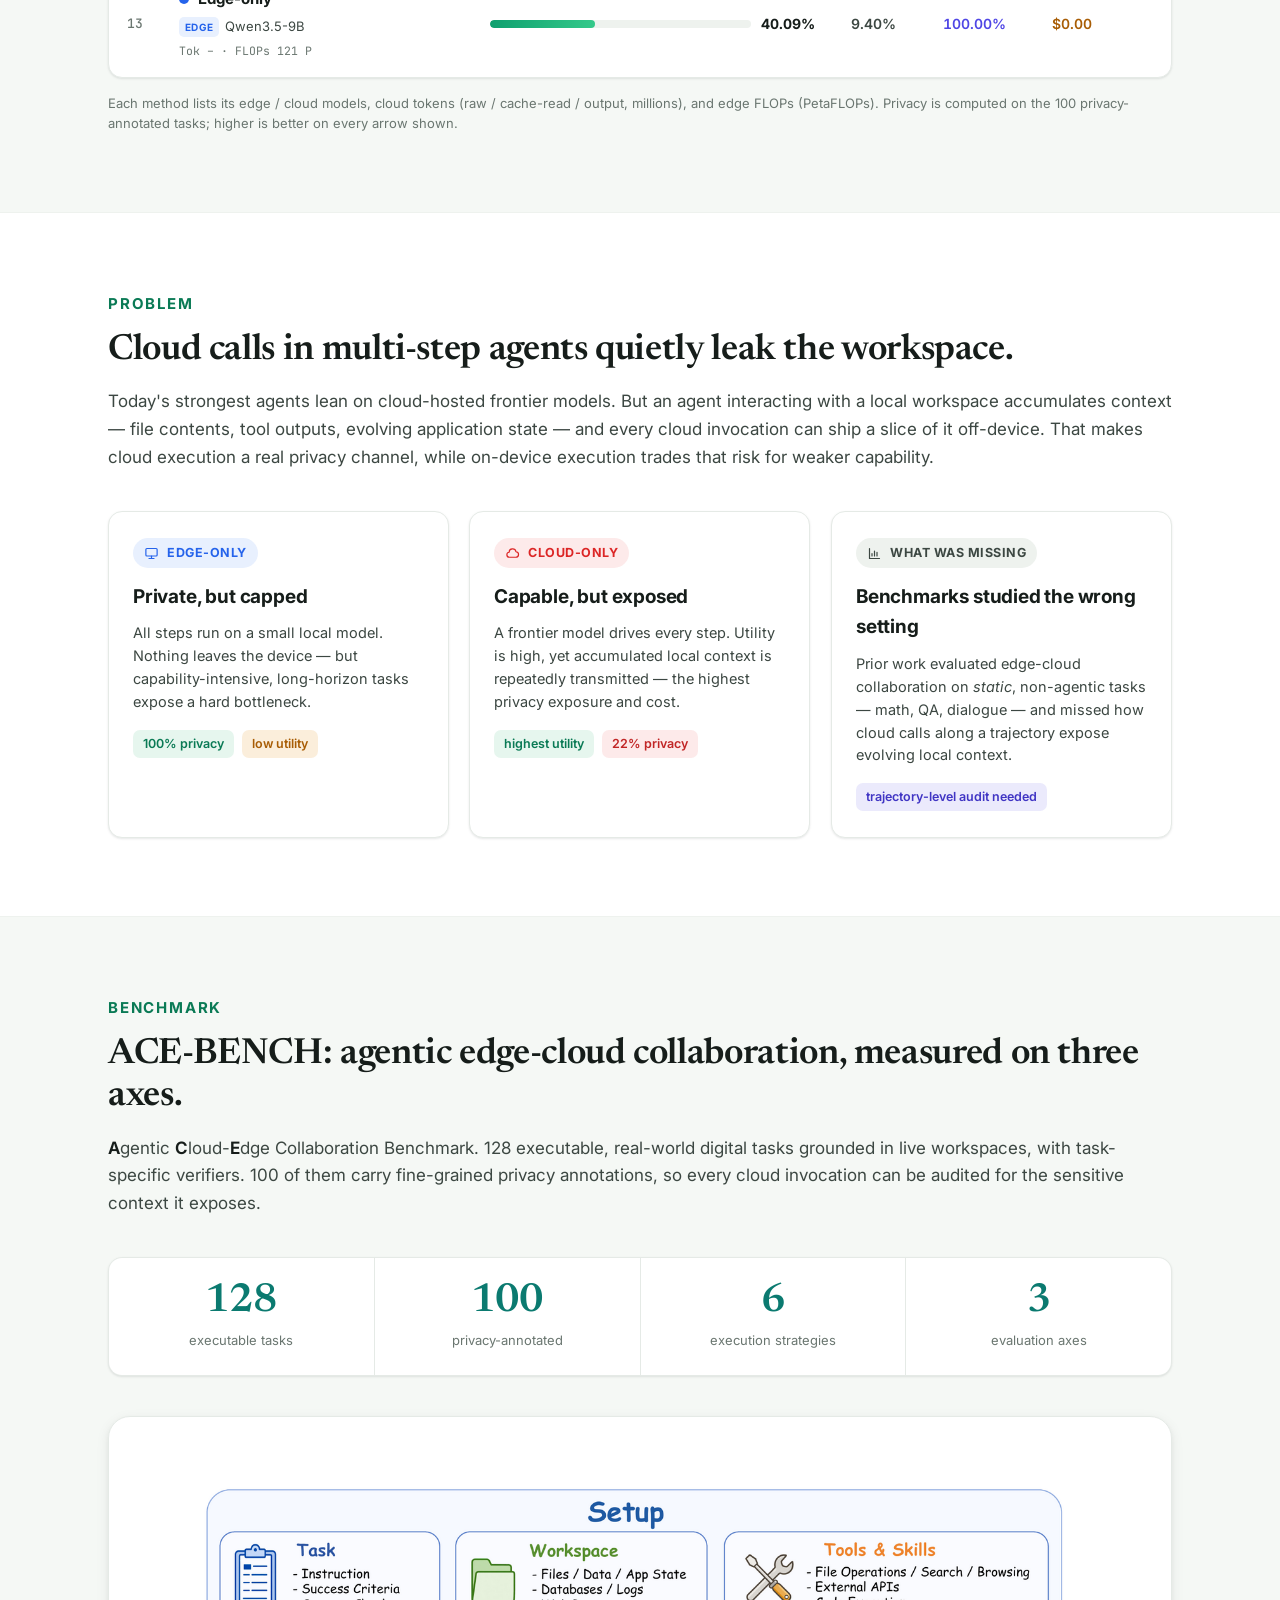
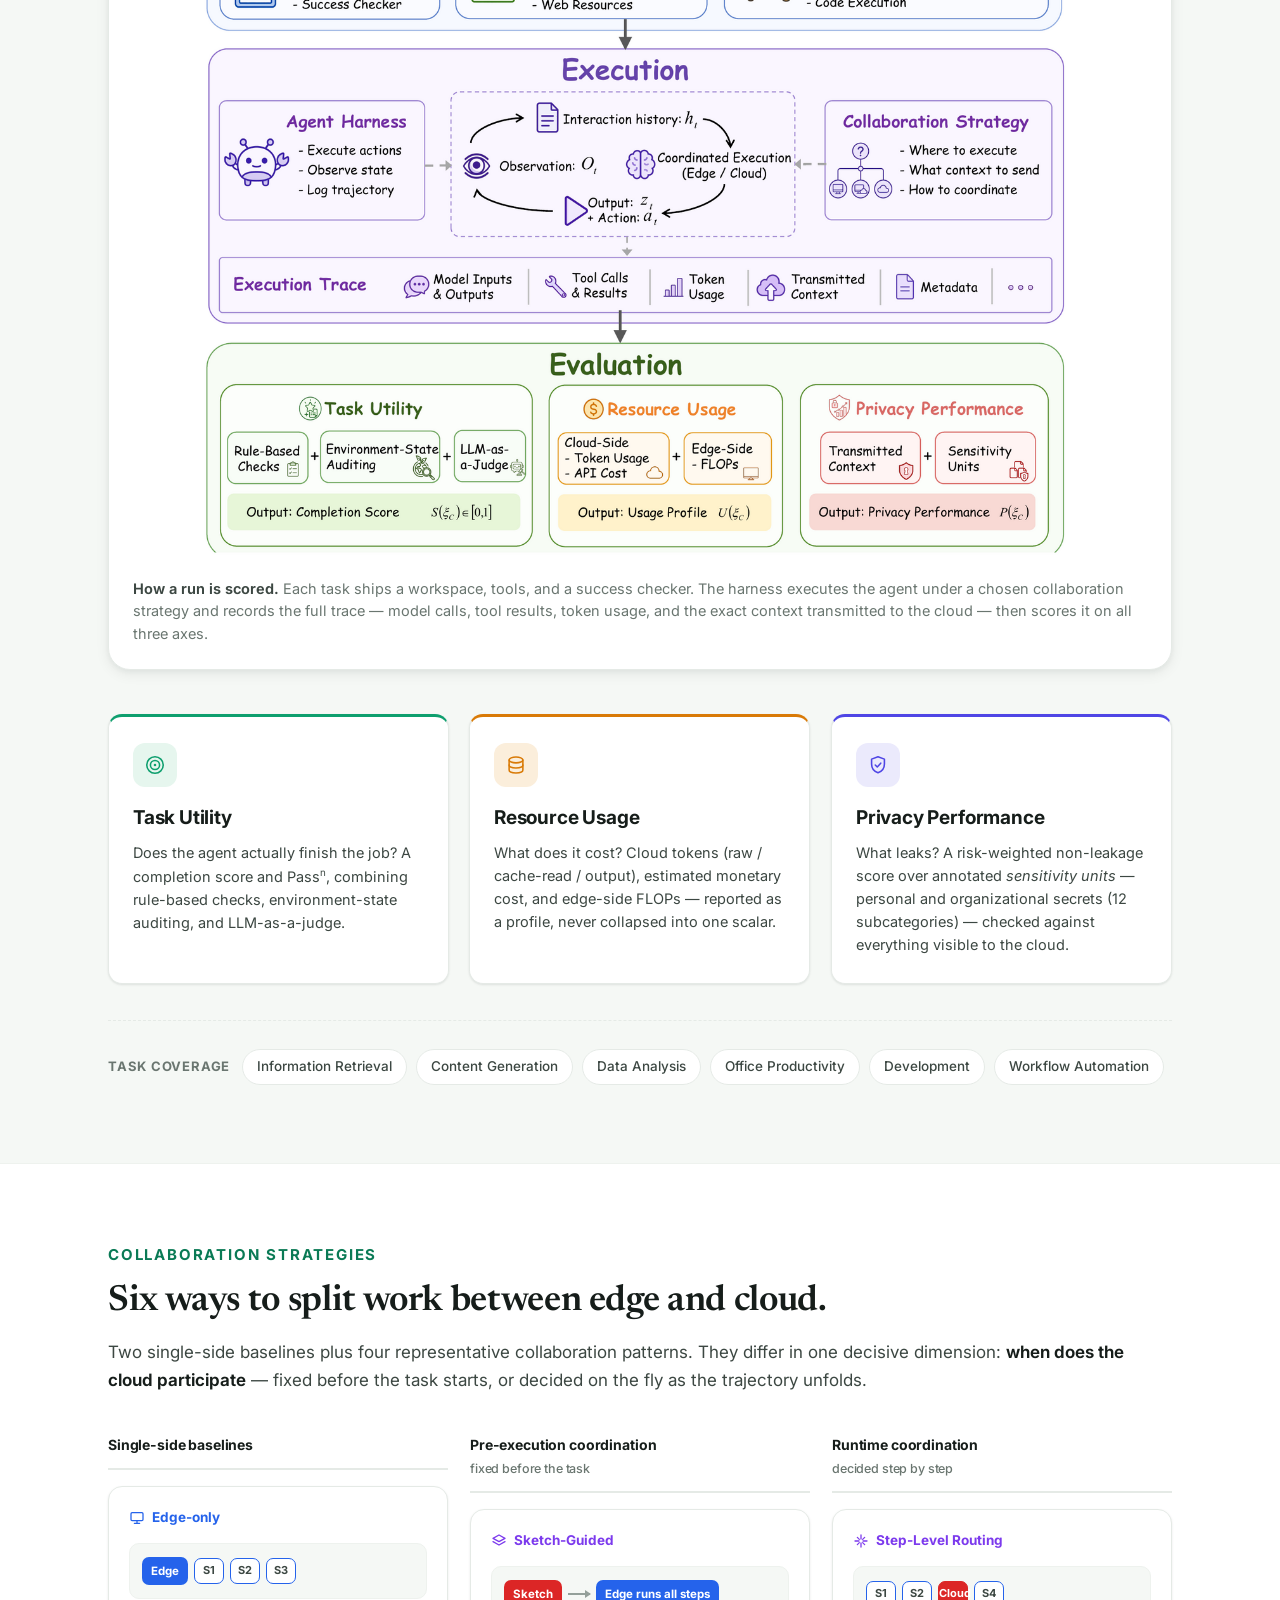
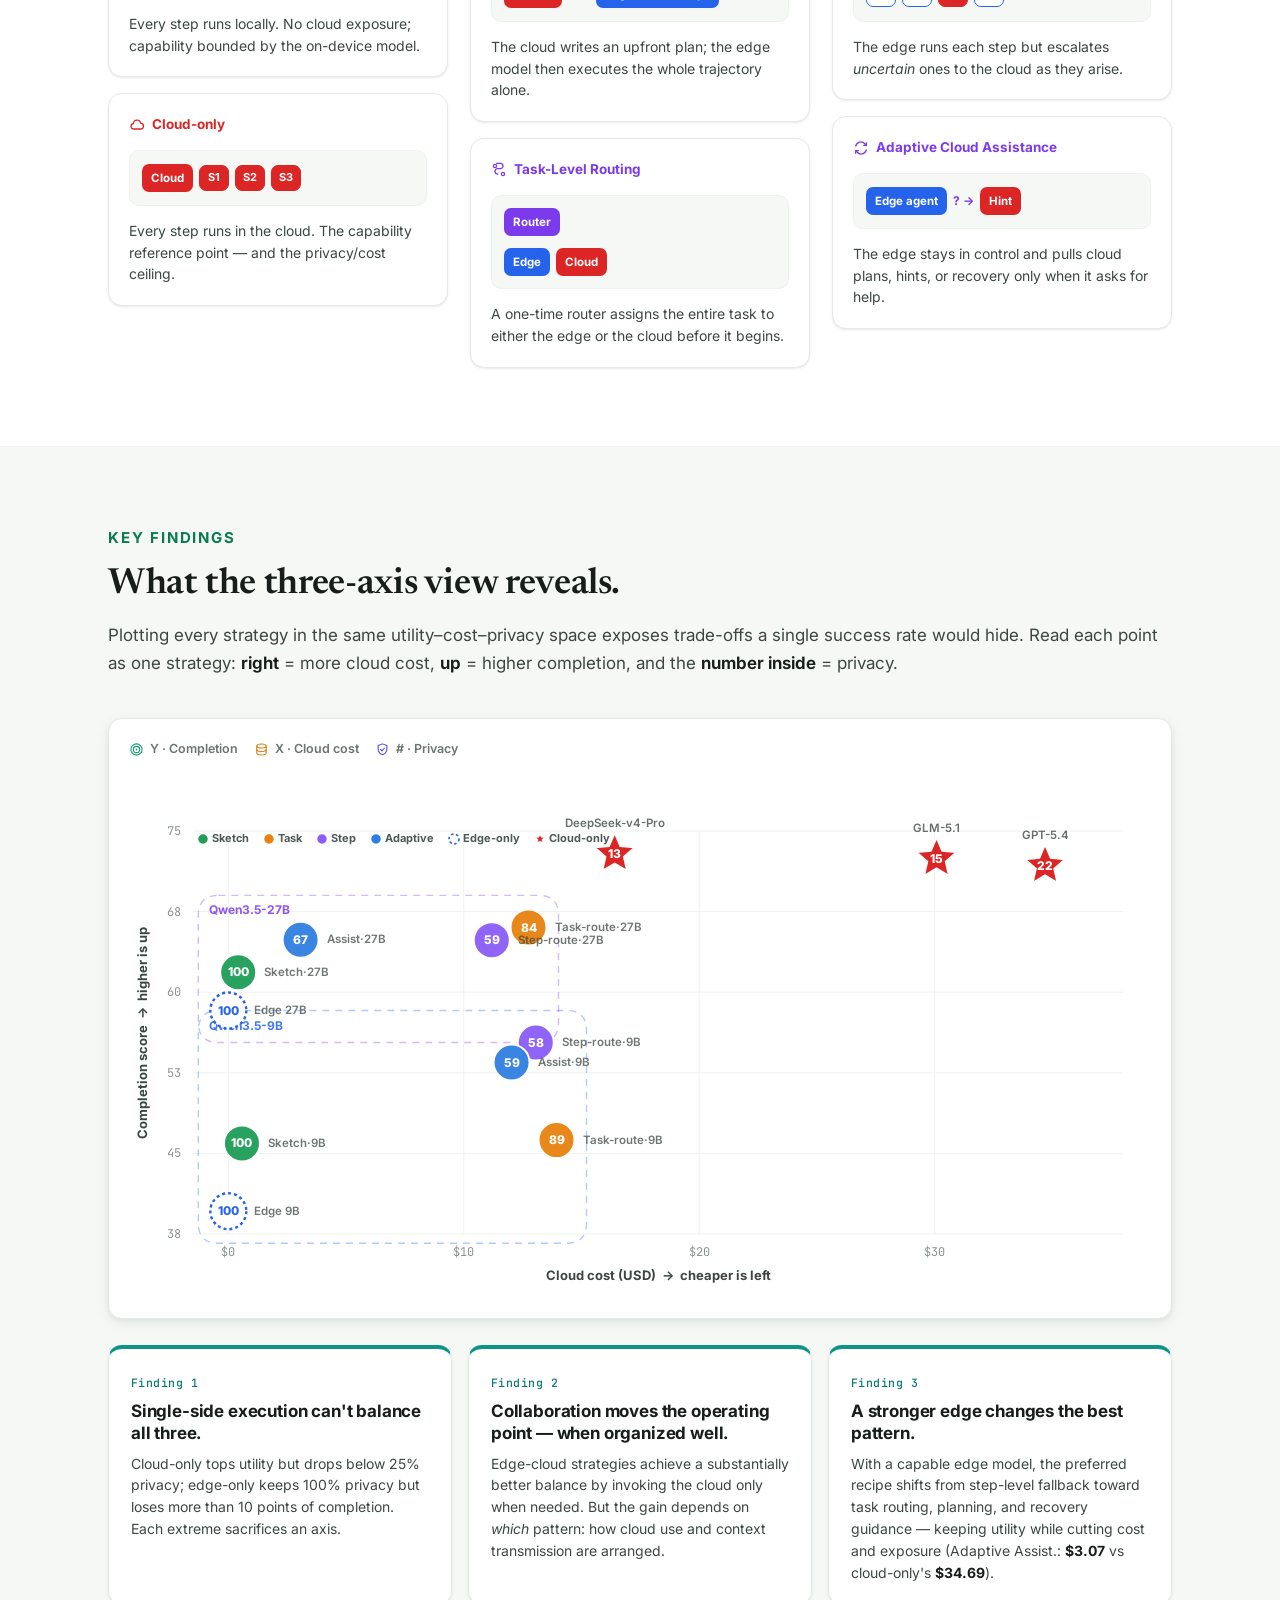
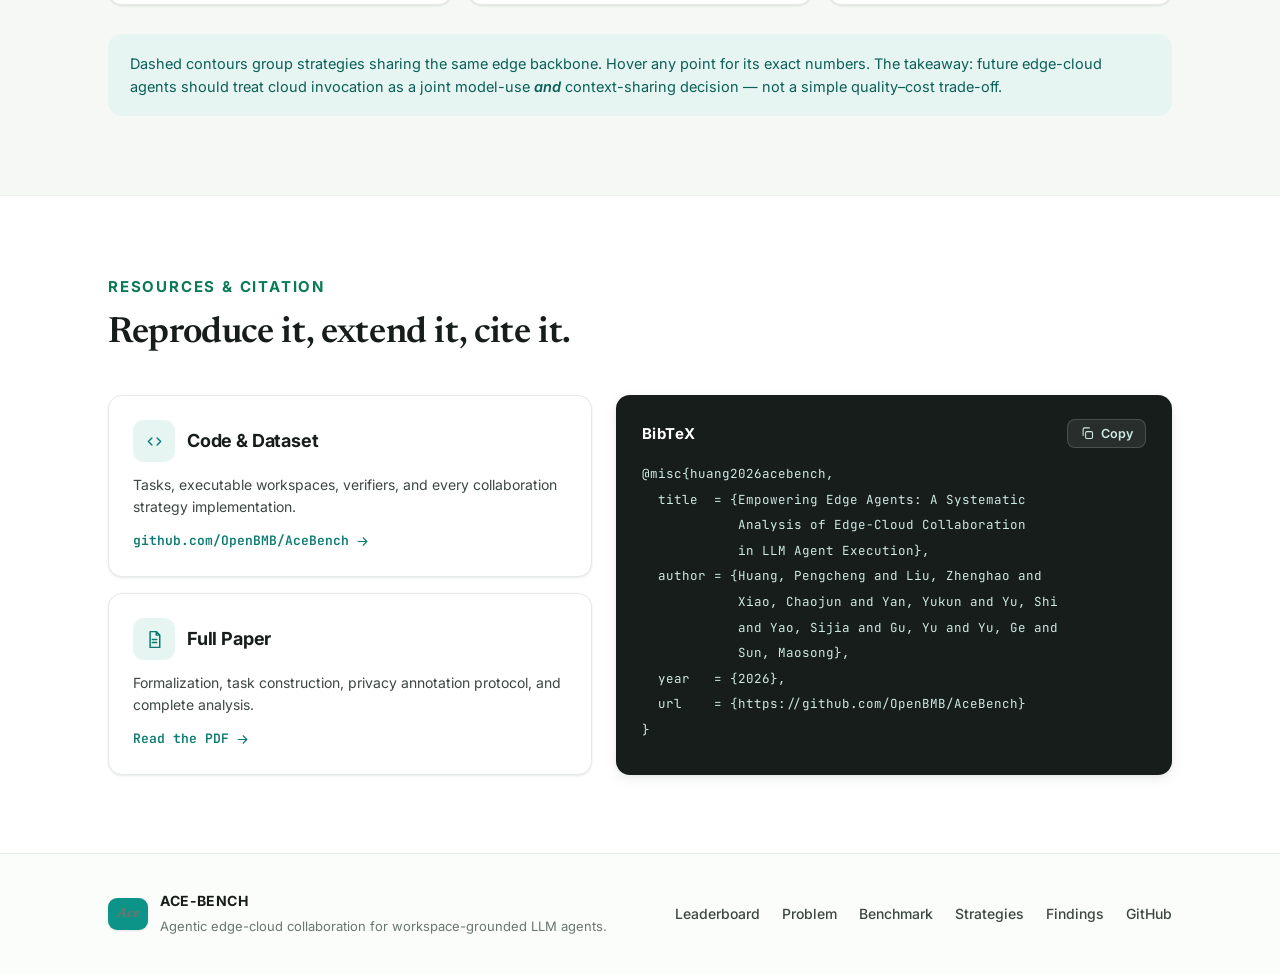
==== commit 57983143: "Redesign project page: clear narrative, real paper figures, hardening - Restructure into Hero → Take" ====
--- a/index.html
+++ b/index.html
@@ -5,105 +5,210 @@
     <meta name="viewport" content="width=device-width, initial-scale=1">
     <meta
       name="description"
-      content="Agentic Edge-Cloud Collaboration Benchmark for evaluating utility, cloud cost, and privacy in workspace-grounded LLM agents."
+      content="ACE-BENCH: a benchmark for edge-cloud collaboration in workspace-grounded LLM agents, measuring task utility, resource cost, and privacy together."
     >
-    <title>Agentic Edge-Cloud Collaboration Benchmark</title>
-    <link rel="icon" href="data:image/svg+xml,%3Csvg xmlns='http://www.w3.org/2000/svg' viewBox='0 0 64 64'%3E%3Crect width='64' height='64' rx='12' fill='%2317211d'/%3E%3Ctext x='32' y='39' text-anchor='middle' font-family='Arial,sans-serif' font-size='24' font-weight='700' fill='white'%3EACE%3C/text%3E%3C/svg%3E">
-    <link rel="stylesheet" href="assets/styles.css?v=20260624-note-wrap">
+    <meta property="og:title" content="ACE-BENCH — Edge-Cloud Collaboration for LLM Agents">
+    <meta property="og:description" content="Neither on-device nor cloud-only agents win. ACE-BENCH measures how edge and cloud should collaborate across utility, cost, and privacy.">
+    <meta property="og:type" content="website">
+    <meta property="og:site_name" content="ACE-BENCH">
+    <meta name="twitter:card" content="summary_large_image">
+    <meta name="twitter:title" content="ACE-BENCH — Edge-Cloud Collaboration for LLM Agents">
+    <meta name="twitter:description" content="Neither on-device nor cloud-only agents win. ACE-BENCH measures how edge and cloud should collaborate across utility, cost, and privacy.">
+    <meta name="author" content="Pengcheng Huang, Zhenghao Liu, Chaojun Xiao, Yukun Yan, Shi Yu, Sijia Yao, Yu Gu, Ge Yu, Maosong Sun">
+    <meta name="theme-color" content="#0d9488">
+    <!-- Once the GitHub Pages URL is final, add absolute canonical + social image:
+    <link rel="canonical" href="https://YOUR-USER.github.io/AceBench/">
+    <meta property="og:url" content="https://YOUR-USER.github.io/AceBench/">
+    <meta property="og:image" content="https://YOUR-USER.github.io/AceBench/assets/figures/fig1-tradeoff.png">
+    <meta name="twitter:image" content="https://YOUR-USER.github.io/AceBench/assets/figures/fig1-tradeoff.png"> -->
+    <title>ACE-BENCH · Edge-Cloud Collaboration for LLM Agents</title>
+    <link rel="icon" href="data:image/svg+xml,%3Csvg xmlns='http://www.w3.org/2000/svg' viewBox='0 0 64 64'%3E%3Crect width='64' height='64' rx='14' fill='%230d9488'/%3E%3Ctext x='32' y='41' text-anchor='middle' font-family='Georgia,serif' font-style='italic' font-size='25' font-weight='700' fill='white'%3EAce%3C/text%3E%3C/svg%3E">
+    <link rel="preconnect" href="https://fonts.googleapis.com">
+    <link rel="preconnect" href="https://fonts.gstatic.com" crossorigin>
+    <link href="https://fonts.googleapis.com/css2?family=Inter:wght@400;500;600;700;800&family=Newsreader:ital,opsz,wght@0,6..72,500;0,6..72,600;1,6..72,500&family=JetBrains+Mono:wght@400;500&display=swap" rel="stylesheet">
+    <link rel="stylesheet" href="assets/styles.css?v=20260624-r15">
+    <script>document.documentElement.classList.add('js-reveal');</script>
   </head>
   <body>
+    <!-- Inline SVG icon sprite -->
+    <svg width="0" height="0" class="svg-sprite" aria-hidden="true" focusable="false">
+      <defs>
+        <symbol id="ic-target" viewBox="0 0 24 24"><circle cx="12" cy="12" r="9"/><circle cx="12" cy="12" r="5"/><circle cx="12" cy="12" r="1.4" fill="currentColor" stroke="none"/></symbol>
+        <symbol id="ic-coin" viewBox="0 0 24 24"><ellipse cx="12" cy="6.5" rx="7.5" ry="3.2"/><path d="M4.5 6.5v11c0 1.8 3.4 3.2 7.5 3.2s7.5-1.4 7.5-3.2v-11"/><path d="M4.5 12c0 1.8 3.4 3.2 7.5 3.2s7.5-1.4 7.5-3.2"/></symbol>
+        <symbol id="ic-shield" viewBox="0 0 24 24"><path d="M12 3l7 2.6v5.2c0 4.7-3 8.2-7 9.7-4-1.5-7-5-7-9.7V5.6L12 3z"/><path d="M9 12l2.2 2.2L15 10"/></symbol>
+        <symbol id="ic-device" viewBox="0 0 24 24"><rect x="3" y="4" width="18" height="12" rx="1.6"/><path d="M8 20h8M12 16v4"/></symbol>
+        <symbol id="ic-cloud" viewBox="0 0 24 24"><path d="M7 18a4 4 0 0 1-.4-7.98A5.5 5.5 0 0 1 17.5 9.2 3.8 3.8 0 0 1 17 18H7z"/></symbol>
+        <symbol id="ic-route" viewBox="0 0 24 24"><circle cx="6" cy="6" r="2.4"/><circle cx="18" cy="18" r="2.4"/><path d="M8.4 6H14a4 4 0 0 1 0 8H10a4 4 0 0 0 0 8" transform="translate(0 -4)"/></symbol>
+        <symbol id="ic-layers" viewBox="0 0 24 24"><path d="M12 3l9 5-9 5-9-5 9-5z"/><path d="M3 13l9 5 9-5"/></symbol>
+        <symbol id="ic-spark" viewBox="0 0 24 24"><path d="M12 3v6M12 15v6M3 12h6M15 12h6"/><path d="M6.5 6.5l3 3M14.5 14.5l3 3M17.5 6.5l-3 3M9.5 14.5l-3 3"/></symbol>
+        <symbol id="ic-folder" viewBox="0 0 24 24"><path d="M3 6.5A1.5 1.5 0 0 1 4.5 5h4l2 2.2h7A1.5 1.5 0 0 1 19 8.7V18a1.5 1.5 0 0 1-1.5 1.5h-13A1.5 1.5 0 0 1 3 18V6.5z"/></symbol>
+        <symbol id="ic-loop" viewBox="0 0 24 24"><path d="M4 9a8 8 0 0 1 14-3l2 2M20 15a8 8 0 0 1-14 3l-2-2"/><path d="M20 4v4h-4M4 20v-4h4"/></symbol>
+        <symbol id="ic-chart" viewBox="0 0 24 24"><path d="M4 4v16h16"/><path d="M8 16v-4M12 16V8M16 16v-6"/></symbol>
+        <symbol id="ic-code" viewBox="0 0 24 24"><path d="M9 8l-4 4 4 4M15 8l4 4-4 4"/></symbol>
+        <symbol id="ic-doc" viewBox="0 0 24 24"><path d="M7 3h7l4 4v14H7zM14 3v4h4"/><path d="M9.5 12h5M9.5 15.5h5"/></symbol>
+        <symbol id="ic-arrow" viewBox="0 0 24 24"><path d="M5 12h14M13 6l6 6-6 6"/></symbol>
+        <symbol id="ic-tag" viewBox="0 0 24 24"><path d="M3 11.5V5a2 2 0 0 1 2-2h6.5L21 12.5 12.5 21 3 11.5z"/><circle cx="7.5" cy="7.5" r="1.3" fill="currentColor" stroke="none"/></symbol>
+        <symbol id="ic-copy" viewBox="0 0 24 24"><rect x="9" y="9" width="11" height="11" rx="2"/><path d="M5 15V5a2 2 0 0 1 2-2h8"/></symbol>
+      </defs>
+    </svg>
+
     <header class="site-header">
       <div class="header-shell">
         <a class="brand" href="#top" aria-label="ACE-BENCH home">
-          <span class="brand-mark">ACE</span>
-          <span class="brand-text">BENCH</span>
+          <span class="brand-mark">Ace</span>
+          <span class="brand-text">ACE-<strong>Bench</strong></span>
         </a>
         <nav class="nav-links" aria-label="Primary navigation">
-          <a href="#leaderboard" aria-current="page">Leaderboard</a>
-          <a href="#blog">Blog</a>
-          <a href="#resources">Resources</a>
-          <a href="#citation">Citation</a>
+          <a href="#leaderboard">Leaderboard</a>
+          <a href="#problem">Problem</a>
+          <a href="#benchmark">Benchmark</a>
+          <a href="#strategies">Strategies</a>
+          <a href="#findings">Findings</a>
         </nav>
+        <a class="nav-cta" href="https://github.com/OpenBMB/AceBench" target="_blank" rel="noopener">
+          <svg class="ic" aria-hidden="true"><use href="#ic-code"/></svg>Code
+        </a>
       </div>
     </header>
 
     <main id="top">
-      <section class="hero-section">
+      <!-- ============================ HERO ============================ -->
+      <section class="hero">
         <div class="hero-shell">
-          <div class="hero-main">
-            <div class="hero-copy">
-              <p class="eyebrow">ACE-BENCH</p>
-              <h1>
-                <span class="title-line">Agentic Edge-<br class="title-mobile-break">Cloud</span>
-                <span class="title-line">Collaboration<br class="title-mobile-break"> Benchmark</span>
-              </h1>
-              <p class="hero-summary">
-                A multi-dimensional benchmark for studying how workspace-grounded LLM agents trade task utility,
-                cloud-side resource usage, and privacy exposure under edge-cloud collaboration.
-              </p>
-              <div class="hero-stats" aria-label="Benchmark statistics">
-                <span><strong id="task-count">128</strong>Tasks</span>
-                <span><strong id="privacy-task-count">100</strong>Privacy tasks</span>
-                <span><strong id="strategy-count">6</strong>Strategies</span>
-                <span><strong>3</strong>Axes</span>
-              </div>
-            </div>
-
-            <div class="hero-visual" aria-label="Edge cloud collaboration overview">
-              <figure class="hero-image-frame">
-                <img
-                  src="assets/acebench-overview.png"
-                  alt="ACE-BENCH edge-cloud collaboration overview"
-                >
-              </figure>
-            </div>
-          </div>
-        </div>
-      </section>
-
-      <section id="leaderboard" class="section-block leaderboard-block">
-        <div class="content-shell leaderboard-shell">
-          <div class="section-heading leaderboard-heading">
-            <div>
-              <p class="eyebrow">Leaderboard</p>
-              <p class="section-intro">
-                The default rank is task utility. Cost and privacy are shown beside it so high-performing methods do
-                not hide their deployment trade-offs.
-              </p>
-            </div>
-          </div>
+          <p class="hero-venue">Benchmark &amp; Analysis · 2026</p>
+          <h1 class="hero-title">
+            Empowering Edge Agents: A Systematic Analysis of<br>
+            <span class="title-accent">Edge-Cloud Collaboration</span> in LLM Agent Execution
+          </h1>
+
+          <ol class="author-list" aria-label="Authors">
+            <li>Pengcheng Huang<sup>1</sup></li>
+            <li>Zhenghao Liu<sup>1&#42;</sup></li>
+            <li>Chaojun Xiao<sup>2&#42;</sup></li>
+            <li>Yukun Yan<sup>2&#42;</sup></li>
+            <li>Shi Yu<sup>2</sup></li>
+            <li>Sijia Yao<sup>3</sup></li>
+            <li>Yu Gu<sup>1</sup></li>
+            <li>Ge Yu<sup>1</sup></li>
+            <li>Maosong Sun<sup>2</sup></li>
+          </ol>
+          <ul class="affil-list" aria-label="Affiliations">
+            <li><sup>1</sup> Northeastern University, Shenyang</li>
+            <li><sup>2</sup> Tsinghua University, Beijing</li>
+            <li><sup>3</sup> China Mobile Online Services</li>
+          </ul>
+          <p class="corr-note"><span>&#42;</span> Corresponding authors</p>
+
+          <div class="hero-actions">
+            <a class="btn btn-primary" href="https://github.com/OpenBMB/AceBench" target="_blank" rel="noopener">
+              <svg class="ic" aria-hidden="true"><use href="#ic-code"/></svg>Code &amp; Data
+            </a>
+            <a class="btn" href="paper.pdf" target="_blank" rel="noopener">
+              <svg class="ic" aria-hidden="true"><use href="#ic-doc"/></svg>Paper (PDF)
+            </a>
+            <a class="btn" href="#leaderboard">
+              <svg class="ic" aria-hidden="true"><use href="#ic-chart"/></svg>Leaderboard
+            </a>
+            <a class="btn" href="#citation">
+              <svg class="ic" aria-hidden="true"><use href="#ic-tag"/></svg>BibTeX
+            </a>
+          </div>
+
+          <p class="hero-thesis">
+            LLM agents now act inside private local workspaces — files, databases, terminals, and app state.
+            Running everything on-device protects that data but caps capability; sending everything to the cloud
+            is capable but leaks context. <strong>The real question is how edge and cloud should collaborate</strong> —
+            and <strong>ACE-BENCH</strong> is the first benchmark to measure that choice across
+            <em>task utility</em>, <em>resource cost</em>, and <em>privacy</em> at once.
+          </p>
+        </div>
+
+        <figure class="hero-figure">
+          <img src="assets/figures/fig1-tradeoff.png" width="1100" height="704" decoding="async" fetchpriority="high" alt="Trade-off between resource usage and privacy leakage for edge-only, edge-cloud, and cloud-only agent execution.">
+          <figcaption>
+            <strong>The central tension.</strong> Edge-only execution keeps data local but hits a capability bottleneck;
+            cloud-only execution succeeds but exposes accumulated local context. Edge-cloud collaboration aims for the
+            sweet spot — selectively using the cloud to stay capable <em>and</em> private.
+          </figcaption>
+        </figure>
+      </section>
+
+      <!-- ============================ TL;DR ============================ -->
+      <section class="tldr" aria-label="Key takeaways">
+        <div class="content-shell">
+          <div class="section-head bare-head">
+            <span class="kicker">Takeaways</span>
+            <h2 class="sr-only">Key takeaways</h2>
+          </div>
+          <div class="tldr-grid">
+            <article class="tldr-card">
+              <span class="tldr-num">01</span>
+              <h3>No single side wins</h3>
+              <p>Cloud-only agents are capable but leak heavily (privacy&nbsp;&asymp;&nbsp;22%). Edge-only agents are
+              perfectly private but stall on hard, long-horizon workspace tasks.</p>
+            </article>
+            <article class="tldr-card">
+              <span class="tldr-num">02</span>
+              <h3>Collaboration helps — if organized well</h3>
+              <p>Edge-cloud strategies strike a better balance — it depends on <strong>when</strong> the cloud is
+              called and <strong>what context</strong> is sent. The best setup nears cloud utility at
+              ~<strong>1/10 the cost</strong>, far more private.</p>
+            </article>
+            <article class="tldr-card">
+              <span class="tldr-num">03</span>
+              <h3>Edge capability reshapes the recipe</h3>
+              <p>Stronger on-device models need the cloud less. The best pattern shifts from step-level fallback toward
+              task routing &amp; planning — at a fraction of the cost (<strong>$3 vs $35</strong>).</p>
+            </article>
+            <article class="tldr-card">
+              <span class="tldr-num">04</span>
+              <h3>Selective &ne; safe</h3>
+              <p>Even sparing cloud use can still expose sensitive local context. Future agents must optimize
+              model-use <strong>and</strong> context-sharing decisions jointly.</p>
+            </article>
+          </div>
+        </div>
+      </section>
+
+      <!-- ============================ LEADERBOARD ============================ -->
+      <section id="leaderboard" class="section section-soft">
+        <div class="content-shell">
+          <div class="section-head bare-head">
+            <span class="kicker">Leaderboard</span>
+            <h2 class="sr-only">Leaderboard</h2>
+          </div>
+
           <div class="leaderboard-toolbar">
-            <div class="leaderboard-controls" aria-label="Leaderboard filters">
-              <label>
-                <span>Strategy</span>
-                <select id="group-filter">
-                  <option value="all">All strategies</option>
-                  <option value="Edge-only">Edge-only</option>
-                  <option value="Cloud-only">Cloud-only</option>
-                  <option value="Edge-Cloud">Edge-Cloud</option>
-                </select>
-              </label>
-            </div>
-            <div class="leaderboard-tabs" aria-label="Leaderboard sort shortcuts">
+            <label class="lb-filter">
+              <span>Strategy family</span>
+              <select id="group-filter">
+                <option value="all">All strategies</option>
+                <option value="Edge-only">Edge-only</option>
+                <option value="Cloud-only">Cloud-only</option>
+                <option value="Edge-Cloud">Edge-Cloud</option>
+              </select>
+            </label>
+            <div class="leaderboard-tabs" aria-label="Sort by axis">
               <button class="active" type="button" data-sort="completion" aria-pressed="true">
-                <i class="icon icon-target" aria-hidden="true"></i>Completion Score ↑
+                <svg class="ic" aria-hidden="true"><use href="#ic-target"/></svg>Completion ↑
               </button>
               <button type="button" data-sort="privacy" aria-pressed="false">
-                <i class="icon icon-shield" aria-hidden="true"></i>Privacy ↑
+                <svg class="ic" aria-hidden="true"><use href="#ic-shield"/></svg>Privacy ↑
               </button>
               <button type="button" data-sort="cloudCostAsc" aria-pressed="false">
-                <i class="icon icon-coin" aria-hidden="true"></i>Cloud Cost ↓
+                <svg class="ic" aria-hidden="true"><use href="#ic-coin"/></svg>Cloud cost ↓
               </button>
             </div>
           </div>
+
           <div class="table-shell">
             <table>
               <thead>
                 <tr>
                   <th>#</th>
                   <th>Method</th>
-                  <th>Completion Score ↑</th>
-                  <th>Pass^3 ↑</th>
+                  <th>Completion ↑</th>
+                  <th>Pass<sup>3</sup> ↑</th>
                   <th>Privacy ↑</th>
                   <th>Cloud Cost ↓</th>
                 </tr>
@@ -111,295 +216,331 @@
               <tbody id="leaderboard-body"></tbody>
             </table>
           </div>
+          <noscript>
+            <p class="leaderboard-note">The interactive leaderboard needs JavaScript. With it disabled, see the paper's Table 1 for the full numbers and the trade-off figure in the Findings section.</p>
+          </noscript>
           <p class="leaderboard-note">
-            Details under each method report edge/cloud models, Cloud Tok. R/C/O (raw input, cache read, and output
-            tokens in millions), and edge FLOPs. Privacy is computed on the 100 privacy-annotated tasks; higher is better.
+            Each method lists its edge / cloud models, cloud tokens (raw&nbsp;/&nbsp;cache-read&nbsp;/&nbsp;output, millions),
+            and edge FLOPs (PetaFLOPs). Privacy is computed on the 100 privacy-annotated tasks; higher is better on every
+            arrow shown.
           </p>
         </div>
       </section>
 
-      <section id="blog" class="section-block blog-block">
-        <div class="content-shell blog-shell">
-          <div class="blog-masthead">
-            <p class="eyebrow">Blog</p>
-            <h2>Reading ACE-BENCH: why edge-cloud agents need a three-axis benchmark.</h2>
-            <p>
-              The leaderboard tells you who wins by Completion Score. This research note explains what the score means,
-              how the benchmark is built, and why privacy and cost change the deployment decision.
+      <!-- ============================ PROBLEM ============================ -->
+      <section id="problem" class="section">
+        <div class="content-shell">
+          <div class="section-head">
+            <span class="kicker">Problem</span>
+            <h2>Cloud calls in multi-step agents quietly leak the workspace.</h2>
+            <p class="section-lede">
+              Today's strongest agents lean on cloud-hosted frontier models. But an agent interacting with a local
+              workspace accumulates context — file contents, tool outputs, evolving application state — and every
+              cloud invocation can ship a slice of it off-device. That makes cloud execution a real privacy channel,
+              while on-device execution trades that risk for weaker capability.
             </p>
-            <div class="blog-meta-row" aria-label="Blog metadata">
-              <span>Research note</span>
-              <span>Updated June 2026</span>
-              <span>Utility · Cost · Privacy</span>
-            </div>
-          </div>
-
-          <article class="blog-story">
-            <div class="blog-copy">
-              <h3>A single success rate is not enough for edge-cloud agents.</h3>
-              <p>
-                Agentic tasks are executed inside local workspaces, where files, logs, databases, browser state, and
-                private context matter. Cloud models can improve completion, but every escalation has a resource and
-                privacy footprint.
-              </p>
-              <p>
-                ACE-BENCH therefore reports each strategy as a profile rather than only a scalar rank: task completion,
-                cloud-side usage, and risk-weighted privacy performance are shown together.
-              </p>
-            </div>
-            <aside class="blog-note-card">
-              <span><i class="icon icon-chart" aria-hidden="true"></i>Main readout</span>
-              <strong>Completion first, trade-offs always visible.</strong>
-              <p>The page keeps Completion Score as the ranking axis while exposing the privacy and cost columns beside it.</p>
-            </aside>
-          </article>
-
-          <div class="blog-chapter">
-            <div class="chapter-heading">
-              <div>
-                <p class="eyebrow">Evaluation Profile</p>
-                <h3>Every method is reported as utility, cost, and privacy.</h3>
+          </div>
+
+          <div class="problem-grid">
+            <article class="problem-card edge">
+              <span class="tier-label"><svg class="ic" aria-hidden="true"><use href="#ic-device"/></svg>Edge-only</span>
+              <h3>Private, but capped</h3>
+              <p>All steps run on a small local model. Nothing leaves the device — but capability-intensive,
+              long-horizon tasks expose a hard bottleneck.</p>
+              <div class="stat-row"><span class="stat-pill good">100% privacy</span><span class="stat-pill warn">low utility</span></div>
+            </article>
+            <article class="problem-card cloud">
+              <span class="tier-label"><svg class="ic" aria-hidden="true"><use href="#ic-cloud"/></svg>Cloud-only</span>
+              <h3>Capable, but exposed</h3>
+              <p>A frontier model drives every step. Utility is high, yet accumulated local context is repeatedly
+              transmitted — the highest privacy exposure and cost.</p>
+              <div class="stat-row"><span class="stat-pill good">highest utility</span><span class="stat-pill bad">22% privacy</span></div>
+            </article>
+            <article class="problem-card gap">
+              <span class="tier-label"><svg class="ic" aria-hidden="true"><use href="#ic-chart"/></svg>What was missing</span>
+              <h3>Benchmarks studied the wrong setting</h3>
+              <p>Prior work evaluated edge-cloud collaboration on <em>static</em>, non-agentic tasks — math, QA,
+              dialogue — and missed how cloud calls along a trajectory expose evolving local context.</p>
+              <div class="stat-row"><span class="stat-pill neutral">trajectory-level audit needed</span></div>
+            </article>
+          </div>
+        </div>
+      </section>
+
+      <!-- ============================ BENCHMARK ============================ -->
+      <section id="benchmark" class="section section-soft">
+        <div class="content-shell">
+          <div class="section-head">
+            <span class="kicker">Benchmark</span>
+            <h2>ACE-BENCH: agentic edge-cloud collaboration, measured on three axes.</h2>
+            <p class="section-lede">
+              <strong>A</strong>gentic <strong>C</strong>loud-<strong>E</strong>dge Collaboration Benchmark.
+              128 executable, real-world digital tasks grounded in live workspaces, with task-specific verifiers.
+              100 of them carry fine-grained privacy annotations, so every cloud invocation can be audited for the
+              sensitive context it exposes.
+            </p>
+          </div>
+
+          <div class="metric-band" aria-label="Benchmark at a glance">
+            <div class="metric"><strong id="task-count">128</strong><span>executable tasks</span></div>
+            <div class="metric"><strong id="privacy-task-count">100</strong><span>privacy-annotated</span></div>
+            <div class="metric"><strong id="strategy-count">6</strong><span>execution strategies</span></div>
+            <div class="metric"><strong>3</strong><span>evaluation axes</span></div>
+          </div>
+
+          <figure class="wide-figure">
+            <img src="assets/figures/fig2-pipeline.png" width="1600" height="1134" loading="lazy" decoding="async" alt="ACE-BENCH overview: setup of task, workspace and tools; execution through an agent harness under a collaboration strategy; evaluation across task utility, resource usage, and privacy.">
+            <figcaption>
+              <strong>How a run is scored.</strong> Each task ships a workspace, tools, and a success checker. The harness
+              executes the agent under a chosen collaboration strategy and records the full trace — model calls,
+              tool results, token usage, and the exact context transmitted to the cloud — then scores it on all three axes.
+            </figcaption>
+          </figure>
+
+          <div class="axis-grid">
+            <article class="axis-card utility">
+              <span class="axis-icon"><svg class="ic" aria-hidden="true"><use href="#ic-target"/></svg></span>
+              <h3>Task Utility</h3>
+              <p>Does the agent actually finish the job? A completion score and Pass<sup>n</sup>, combining rule-based
+              checks, environment-state auditing, and LLM-as-a-judge.</p>
+            </article>
+            <article class="axis-card cost">
+              <span class="axis-icon"><svg class="ic" aria-hidden="true"><use href="#ic-coin"/></svg></span>
+              <h3>Resource Usage</h3>
+              <p>What does it cost? Cloud tokens (raw / cache-read / output), estimated monetary cost, and edge-side
+              FLOPs — reported as a profile, never collapsed into one scalar.</p>
+            </article>
+            <article class="axis-card privacy">
+              <span class="axis-icon"><svg class="ic" aria-hidden="true"><use href="#ic-shield"/></svg></span>
+              <h3>Privacy Performance</h3>
+              <p>What leaks? A risk-weighted non-leakage score over annotated <em>sensitivity units</em> — personal and
+              organizational secrets (12 subcategories) — checked against everything visible to the cloud.</p>
+            </article>
+          </div>
+
+          <div class="taxonomy">
+            <span class="taxonomy-label">Task coverage</span>
+            <ul>
+              <li>Information Retrieval</li>
+              <li>Content Generation</li>
+              <li>Data Analysis</li>
+              <li>Office Productivity</li>
+              <li>Development</li>
+              <li>Workflow Automation</li>
+            </ul>
+          </div>
+        </div>
+      </section>
+
+      <!-- ============================ STRATEGIES ============================ -->
+      <section id="strategies" class="section">
+        <div class="content-shell">
+          <div class="section-head">
+            <span class="kicker">Collaboration Strategies</span>
+            <h2>Six ways to split work between edge and cloud.</h2>
+            <p class="section-lede">
+              Two single-side baselines plus four representative collaboration patterns. They differ in one decisive
+              dimension: <strong>when does the cloud participate</strong> — fixed before the task starts, or decided
+              on the fly as the trajectory unfolds.
+            </p>
+          </div>
+
+          <div class="strategy-columns">
+            <div class="strategy-col">
+              <h3 class="col-title">Single-side baselines</h3>
+              <div class="strategy-stack">
+                <article class="strategy-card">
+                  <span class="strat-kicker edge"><svg class="ic" aria-hidden="true"><use href="#ic-device"/></svg>Edge-only</span>
+                  <div class="mini mini-edge" aria-hidden="true">
+                    <span class="m-node m-edge">Edge</span>
+                    <span class="m-step">S1</span><span class="m-step">S2</span><span class="m-step">S3</span>
+                  </div>
+                  <p>Every step runs locally. No cloud exposure; capability bounded by the on-device model.</p>
+                </article>
+                <article class="strategy-card">
+                  <span class="strat-kicker cloud"><svg class="ic" aria-hidden="true"><use href="#ic-cloud"/></svg>Cloud-only</span>
+                  <div class="mini mini-cloud" aria-hidden="true">
+                    <span class="m-node m-cloud">Cloud</span>
+                    <span class="m-step c">S1</span><span class="m-step c">S2</span><span class="m-step c">S3</span>
+                  </div>
+                  <p>Every step runs in the cloud. The capability reference point — and the privacy/cost ceiling.</p>
+                </article>
               </div>
-              <p>The benchmark avoids hiding deployment trade-offs inside a single scalar score.</p>
-            </div>
-            <div class="axis-grid">
-              <article class="axis-card utility">
-                <span><i class="icon icon-target" aria-hidden="true"></i>Utility</span>
-                <h3>Can the agent finish the task?</h3>
-                <p>Completion Score and Pass^3 evaluate whether multi-step workspace goals are actually solved.</p>
-              </article>
-              <article class="axis-card cost">
-                <span><i class="icon icon-coin" aria-hidden="true"></i>Resource Usage</span>
-                <h3>How much cloud and edge compute is used?</h3>
-                <p>Cloud tokens, estimated API cost, and edge-side FLOPs expose the execution burden.</p>
-              </article>
-              <article class="axis-card privacy">
-                <span><i class="icon icon-shield" aria-hidden="true"></i>Privacy Performance</span>
-                <h3>What local context reaches the cloud?</h3>
-                <p>Risk-weighted non-leakage tracks sensitive units visible to cloud models along the trajectory.</p>
-              </article>
-            </div>
-          </div>
-
-          <div class="blog-chapter">
-            <div class="chapter-heading">
-              <div>
-                <p class="eyebrow">Strategy Coverage</p>
-                <h3>Single-side baselines and four representative collaboration patterns.</h3>
+            </div>
+
+            <div class="strategy-col">
+              <h3 class="col-title">Pre-execution coordination <small>fixed before the task</small></h3>
+              <div class="strategy-stack">
+                <article class="strategy-card hybrid">
+                  <span class="strat-kicker mix"><svg class="ic" aria-hidden="true"><use href="#ic-layers"/></svg>Sketch-Guided</span>
+                  <div class="mini mini-sketch" aria-hidden="true">
+                    <span class="m-node m-cloud">Sketch</span><span class="m-arrow"></span><span class="m-node m-edge">Edge runs all steps</span>
+                  </div>
+                  <p>The cloud writes an upfront plan; the edge model then executes the whole trajectory alone.</p>
+                </article>
+                <article class="strategy-card hybrid">
+                  <span class="strat-kicker mix"><svg class="ic" aria-hidden="true"><use href="#ic-route"/></svg>Task-Level Routing</span>
+                  <div class="mini mini-route" aria-hidden="true">
+                    <span class="m-node m-router">Router</span><span class="m-branch"></span>
+                    <span class="m-node m-edge">Edge</span><span class="m-node m-cloud">Cloud</span>
+                  </div>
+                  <p>A one-time router assigns the entire task to either the edge or the cloud before it begins.</p>
+                </article>
               </div>
-              <p>Each card shows when the cloud participates in the trajectory.</p>
-            </div>
-            <div class="method-grid">
-              <article class="strategy-card">
-                <span class="method-kicker edge-kicker"><i class="icon icon-device" aria-hidden="true"></i>Edge-only</span>
-                <div class="strategy-mini edge-only-mini" aria-hidden="true">
-                  <span class="mini-node edge-mini-node">Edge</span>
-                  <span class="mini-step">S1</span>
-                  <span class="mini-step">S2</span>
-                  <span class="mini-step">S3</span>
+            </div>
+
+            <div class="strategy-col">
+              <h3 class="col-title">Runtime coordination <small>decided step by step</small></h3>
+              <div class="strategy-stack">
+                <article class="strategy-card hybrid">
+                  <span class="strat-kicker mix"><svg class="ic" aria-hidden="true"><use href="#ic-spark"/></svg>Step-Level Routing</span>
+                  <div class="mini mini-step" aria-hidden="true">
+                    <span class="m-step">S1</span><span class="m-step">S2</span><span class="m-step c">Cloud</span><span class="m-step">S4</span>
+                  </div>
+                  <p>The edge runs each step but escalates <em>uncertain</em> ones to the cloud as they arise.</p>
+                </article>
+                <article class="strategy-card hybrid">
+                  <span class="strat-kicker mix"><svg class="ic" aria-hidden="true"><use href="#ic-loop"/></svg>Adaptive Cloud Assistance</span>
+                  <div class="mini mini-assist" aria-hidden="true">
+                    <span class="m-node m-edge">Edge agent</span><span class="m-assist">? &rarr;</span><span class="m-node m-cloud">Hint</span>
+                  </div>
+                  <p>The edge stays in control and pulls cloud plans, hints, or recovery only when it asks for help.</p>
+                </article>
+              </div>
+            </div>
+          </div>
+        </div>
+      </section>
+
+      <!-- ============================ FINDINGS ============================ -->
+      <section id="findings" class="section section-soft">
+        <div class="content-shell">
+          <div class="section-head">
+            <span class="kicker">Key Findings</span>
+            <h2>What the three-axis view reveals.</h2>
+            <p class="section-lede">
+              Plotting every strategy in the same utility–cost–privacy space exposes trade-offs a single success rate
+              would hide. Read each point as one strategy: <strong>right</strong> = more cloud cost,
+              <strong>up</strong> = higher completion, and the <strong>number inside</strong> = privacy.
+            </p>
+          </div>
+
+          <div class="findings-layout">
+            <div class="plot-card">
+              <div class="plot-axes-note">
+                <span><svg class="ic" aria-hidden="true"><use href="#ic-target"/></svg>Y · Completion</span>
+                <span><svg class="ic" aria-hidden="true"><use href="#ic-coin"/></svg>X · Cloud cost</span>
+                <span><svg class="ic" aria-hidden="true"><use href="#ic-shield"/></svg># · Privacy</span>
+              </div>
+              <canvas id="tradeoff-canvas" width="960" height="620" aria-label="Cloud cost versus completion score, with privacy shown inside each marker."></canvas>
+              <noscript>
+                <img src="assets/figures/fig3-pareto.png" style="width:100%;height:auto;border-radius:8px" alt="Cloud cost versus completion score across edge-only, edge-cloud, and cloud-only strategies; the number inside each marker is its privacy score. Edge-cloud strategies occupy the favorable region between edge-only and cloud-only.">
+              </noscript>
+              <div id="plot-tooltip" role="status" aria-live="polite"></div>
+            </div>
+
+            <ol class="finding-list">
+              <li class="finding">
+                <span class="finding-tag">Finding 1</span>
+                <h3>Single-side execution can't balance all three.</h3>
+                <p>Cloud-only tops utility but drops below 25% privacy; edge-only keeps 100% privacy but loses more
+                than 10 points of completion. Each extreme sacrifices an axis.</p>
+              </li>
+              <li class="finding">
+                <span class="finding-tag">Finding 2</span>
+                <h3>Collaboration moves the operating point — when organized well.</h3>
+                <p>Edge-cloud strategies achieve a substantially better balance by invoking the cloud only when needed.
+                But the gain depends on <em>which</em> pattern: how cloud use and context transmission are arranged.</p>
+              </li>
+              <li class="finding">
+                <span class="finding-tag">Finding 3</span>
+                <h3>A stronger edge changes the best pattern.</h3>
+                <p>With a capable edge model, the preferred recipe shifts from step-level fallback toward task routing,
+                planning, and recovery guidance — keeping utility while cutting cost and exposure
+                (Adaptive Assist.: <strong>$3.07</strong> vs cloud-only's <strong>$34.69</strong>).</p>
+              </li>
+            </ol>
+          </div>
+
+          <p class="findings-footnote">
+            Dashed contours group strategies sharing the same edge backbone. Hover any point for its exact numbers.
+            The takeaway: future edge-cloud agents should treat cloud invocation as a joint model-use
+            <em>and</em> context-sharing decision — not a simple quality–cost trade-off.
+          </p>
+        </div>
+      </section>
+
+      <!-- ============================ RESOURCES + CITATION ============================ -->
+      <section id="resources" class="section">
+        <div class="content-shell">
+          <div class="section-head">
+            <span class="kicker">Resources &amp; Citation</span>
+            <h2>Reproduce it, extend it, cite it.</h2>
+          </div>
+          <div class="resource-split">
+            <div class="resource-cards">
+              <a class="resource-card" href="https://github.com/OpenBMB/AceBench" target="_blank" rel="noopener">
+                <div class="res-head">
+                  <span class="res-icon"><svg class="ic" aria-hidden="true"><use href="#ic-code"/></svg></span>
+                  <h3>Code &amp; Dataset</h3>
                 </div>
-                <h3>Local execution</h3>
-                <p>No cloud exposure, but capability is bounded by the edge model.</p>
-              </article>
-              <article class="strategy-card">
-                <span class="method-kicker cloud-kicker"><i class="icon icon-cloud" aria-hidden="true"></i>Cloud-only</span>
-                <div class="strategy-mini cloud-only-mini" aria-hidden="true">
-                  <span class="mini-node cloud-mini-node">Cloud</span>
-                  <span class="mini-step cloud-step">S1</span>
-                  <span class="mini-step cloud-step">S2</span>
-                  <span class="mini-step cloud-step">S3</span>
+                <p>Tasks, executable workspaces, verifiers, and every collaboration strategy implementation.</p>
+                <span class="res-go">github.com/OpenBMB/AceBench <svg class="ic" aria-hidden="true"><use href="#ic-arrow"/></svg></span>
+              </a>
+              <a class="resource-card" href="paper.pdf" target="_blank" rel="noopener">
+                <div class="res-head">
+                  <span class="res-icon"><svg class="ic" aria-hidden="true"><use href="#ic-doc"/></svg></span>
+                  <h3>Full Paper</h3>
                 </div>
-                <h3>Full cloud execution</h3>
-                <p>Strong capability reference point with higher cloud cost and context exposure.</p>
-              </article>
-              <article class="strategy-card">
-                <span class="method-kicker hybrid-kicker"><i class="icon icon-route" aria-hidden="true"></i>Pipeline</span>
-                <div class="strategy-mini sketch-mini" aria-hidden="true">
-                  <span class="mini-node cloud-mini-node">Sketch</span>
-                  <span class="mini-arrow"></span>
-                  <span class="mini-node edge-mini-node">Edge run</span>
-                </div>
-                <h3>Sketch-Guided Edge Execution.</h3>
-                <p>The cloud provides upfront guidance, then the edge model performs the trajectory.</p>
-              </article>
-              <article class="strategy-card">
-                <span class="method-kicker hybrid-kicker"><i class="icon icon-switch" aria-hidden="true"></i>Pre-execution</span>
-                <div class="strategy-mini task-mini" aria-hidden="true">
-                  <span class="mini-node router-mini-node">Router</span>
-                  <span class="branch-line"></span>
-                  <span class="mini-node edge-mini-node">Edge</span>
-                  <span class="mini-node cloud-mini-node">Cloud</span>
-                </div>
-                <h3>Task-Level Routing</h3>
-                <p>A one-time router assigns the whole task to edge or cloud before execution.</p>
-              </article>
-              <article class="strategy-card">
-                <span class="method-kicker hybrid-kicker"><i class="icon icon-step" aria-hidden="true"></i>Runtime</span>
-                <div class="strategy-mini step-mini" aria-hidden="true">
-                  <span class="mini-step">S1</span>
-                  <span class="mini-step">S2</span>
-                  <span class="mini-step cloud-step">Cloud</span>
-                  <span class="mini-step">S4</span>
-                </div>
-                <h3>Step-Level Routing</h3>
-                <p>The edge model escalates uncertain intermediate steps to the cloud.</p>
-              </article>
-              <article class="strategy-card">
-                <span class="method-kicker hybrid-kicker"><i class="icon icon-help" aria-hidden="true"></i>Assistive</span>
-                <div class="strategy-mini assist-mini" aria-hidden="true">
-                  <span class="mini-node edge-mini-node">Edge</span>
-                  <span class="assist-loop">?</span>
-                  <span class="mini-node cloud-mini-node">Hint</span>
-                </div>
-                <h3>Adaptive Cloud Assistance.</h3>
-                <p>The edge agent requests cloud plans or hints when assistance is useful.</p>
-              </article>
-            </div>
-          </div>
-
-          <div class="blog-chapter">
-            <div class="chapter-heading">
-              <div>
-                <p class="eyebrow">Benchmark Design</p>
-                <h3>Executable tasks with trajectory-level cloud exposure auditing.</h3>
+                <p>Formalization, task construction, privacy annotation protocol, and complete analysis.</p>
+                <span class="res-go">Read the PDF <svg class="ic" aria-hidden="true"><use href="#ic-arrow"/></svg></span>
+              </a>
+            </div>
+
+            <div id="citation" class="citation-card">
+              <div class="citation-head">
+                <h3>BibTeX</h3>
+                <button class="copy-btn" type="button" data-copy="#bibtex-code">
+                  <svg class="ic" aria-hidden="true"><use href="#ic-copy"/></svg><span>Copy</span>
+                </button>
               </div>
-              <p>ACE-BENCH ties task success to the exact context transmitted during execution.</p>
-            </div>
-            <div class="pipeline">
-              <article>
-                <span><i class="icon icon-folder" aria-hidden="true"></i>01</span>
-                <h3>Workspace Tasks</h3>
-                <p>User instructions, files, databases, logs, APIs, application states, and task-specific verifiers.</p>
-              </article>
-              <article>
-                <span><i class="icon icon-loop" aria-hidden="true"></i>02</span>
-                <h3>Agent Harness</h3>
-                <p>Agents execute multi-step trajectories while the harness records actions, observations, tool outputs, and model calls.</p>
-              </article>
-              <article>
-                <span><i class="icon icon-cloud" aria-hidden="true"></i>03</span>
-                <h3>Cloud-Visible Context</h3>
-                <p>Each cloud invocation is audited for transmitted context, token usage, and privacy-sensitive units.</p>
-              </article>
-              <article>
-                <span><i class="icon icon-chart" aria-hidden="true"></i>04</span>
-                <h3>Three-Axis Profile</h3>
-                <p>Completion, Pass^3, cloud cost, edge FLOPs, and risk-weighted privacy performance are reported together.</p>
-              </article>
-            </div>
-            <div class="task-taxonomy" aria-label="Task coverage">
-              <span>Information Retrieval</span>
-              <span>Content Generation</span>
-              <span>Data Analysis</span>
-              <span>Office Productivity</span>
-              <span>Development</span>
-              <span>Workflow Automation</span>
-            </div>
-          </div>
-
-          <div class="blog-chapter tradeoff-chapter">
-            <div class="chapter-heading compact">
-              <div>
-                <p class="eyebrow">Trade-off Explorer</p>
-                <h3>Utility, cost, and privacy form the benchmark's central decision surface.</h3>
-                <p>
-                  Each point is one execution strategy. Move right for higher cloud cost, move up for higher completion,
-                  and read the point number as privacy performance.
-                </p>
-              </div>
-              <div class="plot-legend" aria-label="Plot legend">
-                <span><i class="shape-key hollow-key"></i> Edge-only</span>
-                <span><i class="shape-key dot-key"></i> Edge-cloud</span>
-                <span><i class="shape-key star-key"></i> Cloud-only</span>
-              </div>
-            </div>
-            <div class="plot-layout">
-              <div class="plot-card">
-                <div class="plot-caption">
-                  <span><i class="icon icon-target" aria-hidden="true"></i>Y: Completion Score</span>
-                  <span><i class="icon icon-coin" aria-hidden="true"></i>X: Cloud Cost</span>
-                  <span><i class="icon icon-shield" aria-hidden="true"></i>Marker number: Privacy</span>
-                </div>
-                <canvas id="tradeoff-canvas" width="960" height="560" aria-label="Cloud cost versus completion score plot"></canvas>
-                <div id="plot-tooltip" role="status" aria-live="polite"></div>
-              </div>
-              <div class="finding-panel">
-                <h3>Key Findings</h3>
-                <p>
-                  Cloud-only systems deliver strong task utility, but expose much more local context. Edge-only systems
-                  preserve privacy, yet lose capability on long-horizon workspace tasks.
-                </p>
-                <p>
-                  Edge-cloud collaboration improves the operating point by selectively invoking cloud capability, but the
-                  result depends on when the cloud is used and what context is transmitted.
-                </p>
-                <p>
-                  Stronger edge models shift the preferred pattern from step-level fallback toward task routing, planning,
-                  and recovery guidance.
-                </p>
-              </div>
-            </div>
-          </div>
-        </div>
-      </section>
-
-      <section id="resources" class="section-block resources-block">
-        <div class="content-shell">
-          <div class="section-heading compact">
-            <div>
-              <p class="eyebrow">Resources</p>
-              <h2>Everything needed to reproduce, extend, and submit benchmark results.</h2>
-            </div>
-            <a class="action" href="https://github.com/OpenBMB/AceBench">GitHub Repository</a>
-          </div>
-          <div class="resource-grid">
-            <article>
-              <span><i class="icon icon-code" aria-hidden="true"></i>01</span>
-              <h3>Code and Dataset</h3>
-              <p>Benchmark tasks, executable workspaces, verifiers, and collaboration strategy implementations.</p>
-            </article>
-            <article>
-              <span><i class="icon icon-table" aria-hidden="true"></i>02</span>
-              <h3>Result Schema</h3>
-              <p>Leaderboard entries are stored in <code>data/results.json</code> for easy updates and review.</p>
-            </article>
-            <article>
-              <span><i class="icon icon-clipboard" aria-hidden="true"></i>03</span>
-              <h3>Reporting Protocol</h3>
-              <p>Report Completion, Pass^3, cloud tokens, cloud cost, edge FLOPs, and privacy performance together.</p>
-            </article>
-            <article>
-              <span><i class="icon icon-check" aria-hidden="true"></i>04</span>
-              <h3>Submission Checklist</h3>
-              <p>Include method name, edge model, cloud model, routing pattern, pricing assumptions, and run count.</p>
-            </article>
-          </div>
-        </div>
-      </section>
-
-      <section id="citation" class="section-block citation-block">
-        <div class="content-shell">
-          <div class="section-heading">
-            <p class="eyebrow">Citation</p>
-            <h2>Reference ACE-BENCH in your work.</h2>
-          </div>
-          <pre><code>@misc{huang2026acebench,
-  title  = {Empowering Edge Agents: A Systematic Analysis of Edge-Cloud Collaboration in LLM Agent Execution},
-  author = {Huang, Pengcheng and Liu, Zhenghao and Xiao, Chaojun and Yan, Yukun and Yu, Shi and Yao, Sijia and Gu, Yu and Yu, Ge and Sun, Maosong},
+              <pre><code id="bibtex-code">@misc{huang2026acebench,
+  title  = {Empowering Edge Agents: A Systematic
+            Analysis of Edge-Cloud Collaboration
+            in LLM Agent Execution},
+  author = {Huang, Pengcheng and Liu, Zhenghao and
+            Xiao, Chaojun and Yan, Yukun and Yu, Shi
+            and Yao, Sijia and Gu, Yu and Yu, Ge and
+            Sun, Maosong},
   year   = {2026},
   url    = {https://github.com/OpenBMB/AceBench}
 }</code></pre>
+            </div>
+          </div>
         </div>
       </section>
     </main>
 
     <footer>
       <div class="content-shell footer-shell">
-        <span>ACE-BENCH</span>
-        <span>Agentic edge-cloud collaboration for workspace-grounded LLM agents.</span>
+        <div class="footer-brand">
+          <span class="brand-mark">Ace</span>
+          <div>
+            <strong>ACE-BENCH</strong>
+            <span>Agentic edge-cloud collaboration for workspace-grounded LLM agents.</span>
+          </div>
+        </div>
+        <nav class="footer-links" aria-label="Footer">
+          <a href="#leaderboard">Leaderboard</a>
+          <a href="#problem">Problem</a>
+          <a href="#benchmark">Benchmark</a>
+          <a href="#strategies">Strategies</a>
+          <a href="#findings">Findings</a>
+          <a href="https://github.com/OpenBMB/AceBench" target="_blank" rel="noopener">GitHub</a>
+        </nav>
       </div>
     </footer>
 
-    <script src="assets/app.js?v=20260624-sort-buttons-only"></script>
+    <script src="assets/app.js?v=20260624-r11"></script>
   </body>
 </html>
--- a/assets/styles.css
+++ b/assets/styles.css
@@ -1,1870 +1,668 @@
+/* ============================================================
+   ACE-BENCH — Academic project page
+   Clean, focused, three-axis (utility / cost / privacy) design
+   ============================================================ */
+
 :root {
-  color-scheme: light;
-  --page: #f7f8f5;
-  --ink: #17211d;
-  --muted: #61706a;
-  --line: #d9dfd8;
-  --surface: #ffffff;
-  --surface-soft: #edf3ef;
-  --edge: #16855f;
-  --cloud: #2e6fc7;
-  --privacy: #b7791f;
-  --risk: #b5473f;
-  --completion: #9a271d;
-  --shell: 1220px;
-  --shadow: 0 18px 42px rgba(36, 51, 45, 0.1);
-  --shadow-soft: 0 10px 24px rgba(36, 51, 45, 0.06);
-}
-
-* {
-  box-sizing: border-box;
-}
-
-html {
-  scroll-behavior: smooth;
-  scroll-padding-top: 84px;
-}
+  /* Ink + surfaces */
+  --ink:        #161d1a;
+  --ink-soft:   #3c4742;
+  --muted:      #6a7670;
+  --faint:      #94a09a;
+  --line:       #e5eae6;
+  --line-soft:  #eef2ee;
+  --bg:         #ffffff;
+  --bg-soft:    #f5f8f5;
+  --bg-tint:    #fbfdfb;
+
+  /* Brand */
+  --brand:      #0d9488;
+  --brand-deep: #0b7a70;
+  --brand-tint: #e7f5f2;
+
+  /* Three axes (semantic, used everywhere) */
+  --utility:      #0e9f6e;
+  --utility-tint: #e6f6ee;
+  --utility-text: #0a7a55;
+  --cost:         #d97a06;
+  --cost-tint:    #fbeedb;
+  --cost-text:    #a85d05;
+  --privacy:      #4f46e5;
+  --privacy-tint: #ebeafc;
+
+  /* Execution families (match teaser figure: edge=blue, cloud=red) */
+  --edge:   #2563eb;
+  --cloud:  #dc2626;
+  --mix:    #7c3aed;
+
+  --shadow-sm: 0 1px 2px rgba(20, 35, 30, .05), 0 1px 3px rgba(20, 35, 30, .06);
+  --shadow-md: 0 4px 14px rgba(20, 35, 30, .07), 0 2px 6px rgba(20, 35, 30, .05);
+  --shadow-lg: 0 18px 50px rgba(20, 35, 30, .10);
+
+  --radius:    14px;
+  --radius-sm: 10px;
+  --radius-lg: 22px;
+  --maxw: 1120px;
+
+  --serif: "Newsreader", Georgia, "Times New Roman", serif;
+  --sans:  "Inter", system-ui, -apple-system, "Segoe UI", Roboto, sans-serif;
+  --mono:  "JetBrains Mono", ui-monospace, SFMono-Regular, Menlo, Consolas, monospace;
+}
+
+* { box-sizing: border-box; }
+
+html { scroll-behavior: smooth; scroll-padding-top: 84px; }
 
 body {
   margin: 0;
-  background: var(--page);
+  font-family: var(--sans);
   color: var(--ink);
-  font-family: Inter, ui-sans-serif, system-ui, -apple-system, BlinkMacSystemFont, "Segoe UI", sans-serif;
-  line-height: 1.55;
-}
-
-a {
-  color: inherit;
-  text-decoration: none;
-}
-
-h1,
-h2,
-h3,
-p {
-  margin-top: 0;
-}
-
-main {
-  overflow: hidden;
-}
-
-.content-shell,
-.header-shell,
-.hero-shell,
-.footer-shell {
-  width: min(var(--shell), calc(100% - 96px));
+  background: var(--bg);
+  line-height: 1.6;
+  font-size: 16px;
+  -webkit-font-smoothing: antialiased;
+  text-rendering: optimizeLegibility;
+}
+
+.svg-sprite { position: absolute; }
+
+.ic {
+  width: 1em; height: 1em;
+  fill: none;
+  stroke: currentColor;
+  stroke-width: 1.7;
+  stroke-linecap: round;
+  stroke-linejoin: round;
+  flex: none;
+}
+
+a { color: var(--brand-deep); text-decoration: none; }
+a:hover { color: var(--brand); }
+a:focus-visible, button:focus-visible, select:focus-visible {
+  outline: 2px solid var(--brand-deep);
+  outline-offset: 2px;
+  border-radius: 6px;
+}
+.copy-btn:focus-visible { outline-color: #cfe9e4; }
+
+.sr-only {
+  position: absolute; width: 1px; height: 1px; padding: 0; margin: -1px;
+  overflow: hidden; clip: rect(0 0 0 0); white-space: nowrap; border: 0;
+}
+
+h1, h2, h3, h4 { margin: 0; color: var(--ink); letter-spacing: -0.01em; }
+p { margin: 0; }
+
+.content-shell { max-width: var(--maxw); margin: 0 auto; padding: 0 28px; }
+
+.kicker {
+  display: inline-block;
+  font-size: 15px;
+  font-weight: 700;
+  letter-spacing: .12em;
+  text-transform: uppercase;
+  color: var(--utility-text);
+  margin-bottom: 14px;
+}
+.bare-head .kicker { margin-bottom: 0; }
+.section-head.bare-head { margin-bottom: 20px; }
+
+/* ============================ HEADER / NAV ============================ */
+.site-header {
+  position: sticky; top: 0; z-index: 60;
+  background: rgba(255, 255, 255, .82);
+  backdrop-filter: saturate(180%) blur(14px);
+  border-bottom: 1px solid var(--line);
+}
+.header-shell {
+  max-width: var(--maxw);
   margin: 0 auto;
-}
-
-.site-header {
-  position: sticky;
-  top: 0;
-  z-index: 20;
+  padding: 0 28px;
   height: 64px;
-  background: rgba(247, 248, 245, 0.92);
-  border-bottom: 1px solid var(--line);
-  backdrop-filter: blur(16px);
-}
-
-.header-shell {
   display: flex;
   align-items: center;
-  gap: 28px;
-  height: 100%;
-}
-
-.brand {
-  display: inline-flex;
-  align-items: center;
-  flex: 0 0 auto;
-  gap: 10px;
-  font-weight: 800;
-}
-
+  gap: 24px;
+}
+.brand { display: flex; align-items: center; gap: 10px; color: var(--ink); font-weight: 600; }
 .brand-mark {
-  display: inline-flex;
-  align-items: center;
-  justify-content: center;
-  width: 40px;
-  height: 32px;
+  height: 32px; min-width: 32px; padding: 0 9px;
+  display: grid; place-items: center;
+  background: var(--brand);
   color: #fff;
+  border-radius: 9px;
+  font-family: var(--serif);
+  font-weight: 700;
+  font-style: italic;
+  font-size: 16px;
+  letter-spacing: .01em;
+  box-shadow: var(--shadow-sm);
+}
+.brand-text { font-size: 16px; letter-spacing: .02em; }
+.brand-text strong { font-weight: 700; }
+
+.nav-links { margin-left: auto; display: flex; gap: 26px; }
+.nav-links a {
+  font-size: 14.5px; font-weight: 500; color: var(--ink-soft);
+  position: relative; padding: 4px 0;
+}
+.nav-links a:hover { color: var(--ink); }
+.nav-links a[aria-current="page"] { color: var(--brand-deep); }
+.nav-links a[aria-current="page"]::after {
+  content: ""; position: absolute; left: 0; right: 0; bottom: -2px; height: 2px;
+  background: var(--brand); border-radius: 2px;
+}
+.nav-cta {
+  display: inline-flex; align-items: center; gap: 7px;
+  font-size: 14px; font-weight: 600; color: #fff;
   background: var(--ink);
-  border-radius: 6px;
-  font-size: 12px;
-  letter-spacing: 0.08em;
-}
-
-.brand-text {
-  font-size: 13px;
-  letter-spacing: 0.16em;
-}
-
-.nav-links {
-  display: flex;
-  flex: 1 1 auto;
-  justify-content: flex-end;
-  gap: 8px;
-  min-width: 0;
-  overflow-x: auto;
-  padding: 8px 0;
-  color: var(--muted);
-  font-size: 11px;
-  font-weight: 740;
-  letter-spacing: 0.04em;
-  white-space: nowrap;
-  scrollbar-width: none;
-}
-
-.nav-links::-webkit-scrollbar {
-  display: none;
-}
-
-.nav-links a {
-  display: inline-flex;
-  align-items: center;
-  min-height: 28px;
-  padding: 0 12px;
-  border-radius: 4px;
-  transition:
-    background-color 160ms ease,
-    color 160ms ease,
-    box-shadow 160ms ease;
-}
-
-.nav-links a:hover {
+  padding: 8px 15px; border-radius: 9px;
+}
+.nav-cta:hover { color: #fff; background: #0b1311; }
+.nav-cta .ic { font-size: 16px; stroke-width: 1.9; }
+
+@media (max-width: 860px) {
+  .nav-links { display: none; }
+}
+
+/* ============================ HERO ============================ */
+.hero {
+  text-align: center;
+  padding: 64px 0 8px;
+  background:
+    radial-gradient(900px 380px at 50% -120px, var(--brand-tint), transparent 70%),
+    linear-gradient(180deg, var(--bg-tint), var(--bg));
+}
+.hero-shell { max-width: var(--maxw); margin: 0 auto; padding: 0 28px; }
+.hero-venue {
+  font-size: 12.5px; font-weight: 700; letter-spacing: .16em; text-transform: uppercase;
+  color: var(--brand-deep); margin-bottom: 18px;
+}
+.hero-title {
+  font-family: var(--serif);
+  font-weight: 600;
+  font-size: clamp(24px, 3.4vw, 34px);
+  line-height: 1.2;
+  letter-spacing: -0.012em;
+  margin: 0 auto 26px;
+  max-width: 940px;
+}
+.title-accent {
+  color: var(--brand-deep);
+  font-style: italic;
+}
+
+.author-list {
+  list-style: none; margin: 0 0 10px; padding: 0;
+  display: flex; flex-wrap: wrap; justify-content: center; gap: 4px 8px;
+  font-size: 17px; font-weight: 500; color: var(--ink);
+}
+.author-list li:not(:last-child)::after { content: ","; margin-left: 1px; }
+.author-list sup { color: var(--brand-deep); font-weight: 600; font-size: .68em; }
+.affil-list {
+  list-style: none; margin: 0 0 4px; padding: 0;
+  display: flex; flex-wrap: wrap; justify-content: center; gap: 2px 18px;
+  font-size: 14px; color: var(--muted);
+}
+.affil-list sup { color: var(--brand-deep); }
+.corr-note { font-size: 13px; color: var(--muted); margin-bottom: 26px; }
+.corr-note span { color: var(--brand-deep); }
+
+.hero-actions {
+  display: flex; flex-wrap: wrap; justify-content: center; gap: 12px;
+  margin-bottom: 34px;
+}
+.btn {
+  display: inline-flex; align-items: center; gap: 8px;
+  font-size: 14.5px; font-weight: 600;
   color: var(--ink);
-}
-
-.nav-links a[aria-current="page"] {
-  color: #fff;
-  background: var(--cloud);
-  box-shadow: 0 8px 18px rgba(46, 111, 199, 0.16);
-}
-
-.nav-links a[aria-current="page"]:hover {
-  color: #fff;
-}
-
-.hero-section {
-  padding: clamp(46px, 5.8vw, 72px) 0 clamp(34px, 4vw, 50px);
-  border-bottom: 1px solid var(--line);
-  background:
-    linear-gradient(180deg, rgba(251, 252, 250, 0.82), rgba(247, 248, 245, 0.98)),
-    radial-gradient(circle at 78% 18%, rgba(46, 111, 199, 0.1), transparent 30%),
-    radial-gradient(circle at 16% 76%, rgba(22, 133, 95, 0.08), transparent 28%);
-}
-
-.hero-shell {
-  --shell: 1220px;
-  display: grid;
-  gap: clamp(24px, 3vw, 32px);
-}
-
-.hero-main {
-  display: grid;
-  grid-template-columns: minmax(560px, 1.14fr) minmax(0, 0.86fr);
-  align-items: center;
-  gap: clamp(28px, 3.8vw, 48px);
-}
-
-.eyebrow {
-  margin: 0 0 12px;
-  color: var(--cloud);
-  font-size: 14px;
-  font-weight: 850;
-  letter-spacing: 0.12em;
-  text-transform: uppercase;
-}
-
-.hero-copy .eyebrow {
-  margin-bottom: 12px;
-  font-size: clamp(24px, 2.2vw, 32px);
-  letter-spacing: 0.11em;
-}
-
-.hero-copy {
-  min-width: 0;
-}
-
-h1 {
-  max-width: 640px;
-  margin-bottom: 16px;
-  font-size: clamp(32px, 3.35vw, 44px);
-  font-weight: 760;
-  line-height: 1.08;
-  letter-spacing: 0;
-  overflow-wrap: normal;
-}
-
-.title-line {
-  display: block;
-}
-
-.title-mobile-break {
-  display: none;
-}
-
-.hero-summary {
-  max-width: 640px;
-  margin-bottom: 0;
-  color: var(--muted);
-  font-size: clamp(16px, 1.25vw, 18px);
-}
-
-.leaderboard-controls,
-.task-taxonomy,
-.plot-legend,
-.plot-caption {
-  display: flex;
-  flex-wrap: wrap;
-}
-
-.action {
-  display: inline-flex;
-  align-items: center;
-  justify-content: center;
-  min-height: 42px;
-  padding: 0 17px;
+  background: #fff;
   border: 1px solid var(--line);
-  border-radius: 6px;
-  background: var(--surface);
-  color: var(--ink);
-  font-weight: 760;
-  box-shadow: 0 8px 18px rgba(36, 51, 45, 0.06);
-}
-
-.action.primary {
-  background: var(--ink);
-  color: #fff;
-  border-color: var(--ink);
-}
-
-.hero-stats {
-  display: flex;
-  flex-wrap: wrap;
-  gap: 8px 10px;
-  justify-content: flex-start;
-  max-width: 640px;
-  margin-top: 24px;
-}
-
-.hero-stats span {
-  display: inline-flex;
-  align-items: baseline;
-  gap: 5px;
-  min-height: 30px;
-  padding-right: 10px;
-  border-right: 1px solid var(--line);
-  color: var(--muted);
-  font-size: 10px;
-  font-weight: 780;
-  letter-spacing: 0.06em;
-  line-height: 1;
-  text-transform: uppercase;
-  white-space: nowrap;
-}
-
-.hero-stats span:last-child {
-  border-right: 0;
-  padding-right: 0;
-}
-
-.hero-stats strong {
-  color: var(--ink);
-  font-size: clamp(20px, 1.65vw, 24px);
-  line-height: 1;
-  letter-spacing: 0;
-}
-
-.hero-visual {
-  display: flex;
-  align-items: center;
-  justify-content: center;
-  min-width: 0;
-}
-
-.hero-image-frame {
-  width: 100%;
-  margin: 0;
-  padding: 8px;
+  padding: 10px 18px;
+  border-radius: 11px;
+  box-shadow: var(--shadow-sm);
+  transition: transform .12s ease, box-shadow .12s ease, border-color .12s ease;
+}
+.btn .ic { font-size: 17px; }
+.btn:hover { color: var(--ink); transform: translateY(-1px); box-shadow: var(--shadow-md); border-color: #d7ddd8; }
+.btn-primary {
+  color: #fff; background: var(--ink); border-color: var(--ink);
+}
+.btn-primary:hover { color: #fff; background: #0b1311; }
+
+.hero-thesis {
+  max-width: 800px; margin: 0 auto;
+  text-align: left;
+  font-size: 18px; line-height: 1.62; color: var(--ink-soft);
+}
+.hero-thesis strong { color: var(--ink); font-weight: 650; }
+.hero-thesis em { font-style: normal; font-weight: 600; }
+.hero-thesis em:nth-of-type(1) { color: var(--utility); }
+.hero-thesis em:nth-of-type(2) { color: var(--cost-text); }
+.hero-thesis em:nth-of-type(3) { color: var(--privacy); }
+
+/* Hero figure */
+.hero-figure {
+  max-width: 800px; margin: 48px auto 0; padding: 0 28px;
+}
+.hero-figure img {
+  display: block; width: 100%; height: auto;
   border: 1px solid var(--line);
-  border-radius: 10px;
-  background: rgba(255, 255, 255, 0.86);
-  box-shadow: var(--shadow);
-}
-
-.hero-image-frame img {
-  display: block;
-  width: 100%;
-  height: auto;
-  aspect-ratio: 16 / 9;
-  object-fit: contain;
-  border-radius: 7px;
-}
-
-.section-block {
-  padding: clamp(50px, 6vw, 78px) 0;
-  border-bottom: 1px solid var(--line);
-}
-
-.section-heading {
-  max-width: 900px;
-  margin-bottom: 32px;
-}
-
-.section-heading.compact {
-  display: flex;
-  align-items: end;
-  justify-content: space-between;
-  max-width: none;
-  gap: 28px;
-}
-
-.section-heading h2 {
-  max-width: 780px;
-  margin-bottom: 0;
-  color: var(--ink);
-  font-size: clamp(17px, 1.35vw, 20px);
-  font-weight: 400;
-  line-height: 1.24;
-  letter-spacing: 0;
-}
-
-.section-heading .eyebrow {
-  margin-bottom: 8px;
-  font-size: clamp(22px, 2vw, 28px);
-  letter-spacing: 0.11em;
-}
-
-.section-intro {
-  max-width: 760px;
-  margin: 10px 0 0;
-  color: var(--muted);
-  font-size: 14px;
-}
-
-.section-side-note {
-  max-width: 320px;
-  margin-bottom: 0;
-  color: var(--muted);
-  font-size: 15px;
-}
-
-.leaderboard-block,
-.blog-block,
-.resources-block {
-  background: #fbfcfa;
-}
-
-.axis-grid,
-.pipeline,
-.method-grid,
-.resource-grid {
-  display: grid;
-  gap: 18px;
-}
-
-.axis-grid {
-  grid-template-columns: repeat(3, minmax(0, 1fr));
-}
-
-.pipeline {
-  grid-template-columns: repeat(4, minmax(0, 1fr));
-}
-
-.method-grid,
-.resource-grid {
-  grid-template-columns: repeat(3, minmax(0, 1fr));
-}
-
-.resource-grid {
-  grid-template-columns: repeat(4, minmax(0, 1fr));
-}
-
-.axis-card,
-.pipeline article,
-.method-grid article,
-.resource-grid article,
-.finding-panel,
-.table-shell,
-.plot-card {
-  border: 1px solid var(--line);
-  border-radius: 8px;
-  background: var(--surface);
-}
-
-.axis-grid,
-.pipeline,
-.method-grid {
-  overflow: hidden;
-  gap: 0;
-  border-top: 1px solid rgba(217, 223, 216, 0.96);
-  border-bottom: 1px solid rgba(217, 223, 216, 0.96);
-  background:
-    linear-gradient(180deg, rgba(255, 255, 255, 0.62), rgba(247, 248, 245, 0.18));
-}
-
-.resource-grid,
-.finding-panel {
-  overflow: hidden;
-  gap: 0;
-  border-top: 1px solid rgba(217, 223, 216, 0.96);
-  border-bottom: 1px solid rgba(217, 223, 216, 0.96);
-  background:
-    linear-gradient(180deg, rgba(255, 255, 255, 0.58), rgba(247, 248, 245, 0.14));
-}
-
-.axis-card,
-.pipeline article,
-.method-grid article,
-.resource-grid article,
-.finding-panel {
-  border: 0;
-  border-radius: 0;
-  background: transparent;
-  box-shadow: none;
-}
-
-.axis-card {
-  min-height: 186px;
-  padding: 24px 28px 22px;
-}
-
-.axis-card + .axis-card,
-.pipeline article + article {
-  border-left: 1px solid rgba(217, 223, 216, 0.92);
-}
-
-.method-grid article {
-  border-right: 1px solid rgba(217, 223, 216, 0.92);
-  border-bottom: 1px solid rgba(217, 223, 216, 0.92);
-}
-
-.resource-grid article {
-  border-right: 1px solid rgba(217, 223, 216, 0.92);
-}
-
-.method-grid article:nth-child(3n) {
-  border-right: 0;
-}
-
-.method-grid article:nth-last-child(-n + 3) {
-  border-bottom: 0;
-}
-
-.resource-grid article:nth-child(4n) {
-  border-right: 0;
-}
-
-.axis-card span,
-.method-kicker {
-  display: inline-flex;
-  align-items: center;
-  gap: 7px;
-  min-height: 26px;
-  padding: 0 10px;
-  border-radius: 5px;
-  font-size: 10px;
-  font-weight: 760;
-  letter-spacing: 0.08em;
-  text-transform: uppercase;
-}
-
-.axis-card h3 {
-  margin: 28px 0 10px;
-  font-size: 19px;
-  font-weight: 400;
-  line-height: 1.18;
-}
-
-.axis-card p,
-.pipeline p,
-.method-grid p,
-.resource-grid p,
-.finding-panel p {
-  color: var(--muted);
-}
-
-.axis-card.utility span {
-  color: var(--cloud);
-  background: rgba(46, 111, 199, 0.1);
-}
-
-.axis-card.cost span {
-  color: var(--privacy);
-  background: rgba(183, 121, 31, 0.12);
-}
-
-.axis-card.privacy span {
-  color: var(--edge);
-  background: rgba(22, 133, 95, 0.1);
-}
-
-.icon {
+  border-radius: var(--radius-lg);
+  background: #fff;
+  box-shadow: var(--shadow-lg);
+}
+figcaption {
+  margin-top: 16px;
+  font-size: 14.5px; line-height: 1.55; color: var(--muted);
+  text-align: left;
+  max-width: none; margin-left: 0; margin-right: 0;
+}
+figcaption strong { color: var(--ink-soft); font-weight: 650; }
+figcaption em { color: var(--ink-soft); font-style: italic; }
+
+/* ============================ TL;DR ============================ */
+.tldr { padding: 72px 0 12px; }
+.tldr-head { text-align: center; margin-bottom: 34px; }
+.tldr-head h2 { font-family: var(--serif); font-weight: 600; font-size: 30px; }
+.tldr-grid {
+  display: grid; grid-template-columns: repeat(4, 1fr); gap: 18px;
+}
+.tldr-card {
   position: relative;
-  display: inline-block;
-  width: 15px;
-  height: 15px;
-  flex: 0 0 auto;
-  color: currentColor;
-}
-
-.icon::before,
-.icon::after {
-  content: "";
-  position: absolute;
-  box-sizing: border-box;
-}
-
-.icon-target::before {
-  inset: 2px;
-  border: 2px solid currentColor;
-  border-radius: 50%;
-}
-
-.icon-target::after {
-  left: 6px;
-  top: 6px;
-  width: 3px;
-  height: 3px;
-  background: currentColor;
-  border-radius: 50%;
-}
-
-.icon-coin::before {
-  inset: 2px 3px;
-  border: 2px solid currentColor;
-  border-radius: 50%;
-}
-
-.icon-coin::after {
-  left: 7px;
-  top: 4px;
-  width: 1.5px;
-  height: 7px;
-  background: currentColor;
-}
-
-.icon-shield::before {
-  left: 3px;
-  top: 1px;
-  width: 9px;
-  height: 12px;
-  border: 2px solid currentColor;
-  border-radius: 6px 6px 8px 8px;
-}
-
-.icon-folder::before {
-  left: 1px;
-  top: 5px;
-  width: 13px;
-  height: 8px;
-  border: 2px solid currentColor;
-  border-radius: 2px;
-}
-
-.icon-folder::after {
-  left: 2px;
-  top: 3px;
-  width: 6px;
-  height: 4px;
-  border-top: 2px solid currentColor;
-  border-left: 2px solid currentColor;
-  border-radius: 2px 0 0 0;
-}
-
-.icon-loop::before {
-  inset: 2px;
-  border: 2px solid currentColor;
-  border-right-color: transparent;
-  border-radius: 50%;
-}
-
-.icon-loop::after {
-  right: 1px;
-  top: 3px;
-  width: 5px;
-  height: 5px;
-  border-top: 2px solid currentColor;
-  border-right: 2px solid currentColor;
-  transform: rotate(35deg);
-}
-
-.icon-cloud::before {
-  left: 1px;
-  top: 7px;
-  width: 13px;
-  height: 6px;
-  border: 2px solid currentColor;
-  border-radius: 10px;
-}
-
-.icon-cloud::after {
-  left: 4px;
-  top: 3px;
-  width: 7px;
-  height: 7px;
-  border: 2px solid currentColor;
-  border-bottom: 0;
-  border-radius: 8px 8px 0 0;
-}
-
-.icon-chart::before {
-  left: 2px;
-  bottom: 2px;
-  width: 11px;
-  height: 9px;
-  border-left: 2px solid currentColor;
-  border-bottom: 2px solid currentColor;
-}
-
-.icon-chart::after {
-  left: 5px;
-  top: 4px;
-  width: 8px;
-  height: 6px;
-  border-top: 2px solid currentColor;
-  border-right: 2px solid currentColor;
-  transform: skew(-20deg);
-}
-
-.icon-device::before {
-  left: 3px;
-  top: 1px;
-  width: 9px;
-  height: 13px;
-  border: 2px solid currentColor;
-  border-radius: 3px;
-}
-
-.icon-device::after {
-  left: 7px;
-  bottom: 2px;
-  width: 2px;
-  height: 2px;
-  background: currentColor;
-  border-radius: 50%;
-}
-
-.icon-route::before {
-  left: 2px;
-  top: 3px;
-  width: 11px;
-  height: 9px;
-  border-top: 2px solid currentColor;
-  border-right: 2px solid currentColor;
-  border-radius: 0 8px 0 0;
-}
-
-.icon-route::after,
-.icon-switch::after,
-.icon-step::after {
-  right: 1px;
-  bottom: 1px;
-  width: 5px;
-  height: 5px;
-  border-right: 2px solid currentColor;
-  border-bottom: 2px solid currentColor;
-  transform: rotate(-45deg);
-}
-
-.icon-switch::before {
-  left: 1px;
-  top: 4px;
-  width: 13px;
-  height: 7px;
-  border: 2px solid currentColor;
-  border-radius: 8px;
-}
-
-.icon-step::before {
-  left: 2px;
-  top: 3px;
-  width: 11px;
-  height: 9px;
-  border-left: 2px solid currentColor;
-  border-bottom: 2px solid currentColor;
-}
-
-.icon-help::before {
-  left: 3px;
-  top: 2px;
-  width: 9px;
-  height: 9px;
-  border: 2px solid currentColor;
-  border-radius: 50%;
-}
-
-.icon-help::after {
-  left: 7px;
-  bottom: 1px;
-  width: 2px;
-  height: 2px;
-  background: currentColor;
-  border-radius: 50%;
-}
-
-.icon-code::before {
-  left: 2px;
-  top: 4px;
-  width: 5px;
-  height: 5px;
-  border-left: 2px solid currentColor;
-  border-bottom: 2px solid currentColor;
-  transform: rotate(45deg);
-}
-
-.icon-code::after {
-  right: 2px;
-  top: 4px;
-  width: 5px;
-  height: 5px;
-  border-right: 2px solid currentColor;
-  border-top: 2px solid currentColor;
-  transform: rotate(45deg);
-}
-
-.icon-table::before {
-  inset: 2px;
-  border: 2px solid currentColor;
-  border-radius: 2px;
-}
-
-.icon-table::after {
-  left: 3px;
-  right: 3px;
-  top: 7px;
-  border-top: 2px solid currentColor;
-}
-
-.icon-clipboard::before {
-  left: 3px;
-  top: 3px;
-  width: 9px;
-  height: 11px;
-  border: 2px solid currentColor;
-  border-radius: 2px;
-}
-
-.icon-clipboard::after {
-  left: 5px;
-  top: 1px;
-  width: 5px;
-  height: 4px;
-  border: 2px solid currentColor;
-  border-radius: 2px;
-  background: var(--surface);
-}
-
-.icon-check::before {
-  left: 3px;
-  top: 2px;
-  width: 9px;
-  height: 11px;
-  border: 2px solid currentColor;
-  border-radius: 50%;
-}
-
-.icon-check::after {
-  left: 5px;
-  top: 6px;
-  width: 6px;
-  height: 3px;
-  border-left: 2px solid currentColor;
-  border-bottom: 2px solid currentColor;
-  transform: rotate(-45deg);
-}
-
-.pipeline article,
-.method-grid article,
-.resource-grid article {
-  min-height: 188px;
-  padding: 24px 28px;
-}
-
-.pipeline article {
-  min-height: 194px;
-}
-
-.pipeline span,
-.resource-grid span {
-  display: inline-flex;
-  align-items: center;
-  gap: 7px;
-  color: var(--cloud);
-  font-family: ui-monospace, SFMono-Regular, Menlo, Consolas, monospace;
-  font-size: 12px;
-  font-weight: 720;
-}
-
-.resource-grid span {
-  font-size: 13px;
-  font-weight: 800;
-}
-
-.pipeline h3,
-.method-grid h3,
-.resource-grid h3 {
-  margin: 28px 0 10px;
-  font-size: 18px;
-  font-weight: 400;
-}
-
-.method-grid p,
-.resource-grid p {
-  margin-bottom: 0;
-}
-
-.task-taxonomy {
-  gap: 10px;
-  margin-top: 22px;
-}
-
-.task-taxonomy span {
-  display: inline-flex;
-  align-items: center;
-  min-height: 34px;
-  padding: 0 12px;
-  border: 0;
-  border-radius: 4px;
-  background: rgba(46, 111, 199, 0.07);
-  color: var(--muted);
-  font-size: 13px;
-  font-weight: 520;
-}
-
-.strategy-card {
   display: flex;
   flex-direction: column;
-}
-
-.strategy-card .method-kicker {
-  align-self: flex-start;
-}
-
-.strategy-mini {
-  position: relative;
-  display: flex;
-  align-items: center;
-  gap: 8px;
-  min-height: 48px;
-  margin: 16px 0 4px;
-  padding: 12px 0 0;
-  border-top: 1px dashed rgba(168, 180, 171, 0.8);
-  background: transparent;
-}
-
-.mini-node,
-.mini-step {
-  display: inline-flex;
-  align-items: center;
-  justify-content: center;
-  min-width: 42px;
-  height: 30px;
-  padding: 0 9px;
-  border-radius: 5px;
-  font-size: 11px;
-  font-weight: 720;
-}
-
-.edge-mini-node,
-.mini-step {
-  background: rgba(22, 133, 95, 0.12);
-  color: var(--edge);
-}
-
-.cloud-mini-node,
-.cloud-step {
-  background: rgba(46, 111, 199, 0.12);
-  color: var(--cloud);
-}
-
-.router-mini-node {
-  background: rgba(183, 121, 31, 0.14);
-  color: var(--privacy);
-}
-
-.mini-arrow,
-.branch-line {
-  flex: 1;
-  height: 2px;
-  background: var(--line);
-}
-
-.mini-arrow::after {
-  content: "";
-  position: absolute;
-  right: 78px;
-  top: 27px;
-  width: 7px;
-  height: 7px;
-  border-top: 2px solid var(--line);
-  border-right: 2px solid var(--line);
-  transform: rotate(45deg);
-}
-
-.task-mini {
-  display: grid;
-  grid-template-columns: auto 1fr auto auto;
-}
-
-.branch-line {
-  align-self: center;
-}
-
-.assist-loop {
-  display: grid;
-  place-items: center;
-  width: 30px;
-  height: 30px;
-  border: 1px dashed var(--privacy);
-  border-radius: 50%;
-  color: var(--privacy);
-  font-weight: 760;
-}
-
-.edge-kicker {
-  color: var(--edge);
-  background: rgba(22, 133, 95, 0.1);
-}
-
-.cloud-kicker {
-  color: var(--cloud);
-  background: rgba(46, 111, 199, 0.1);
-}
-
-.hybrid-kicker {
-  color: var(--privacy);
-  background: rgba(183, 121, 31, 0.12);
-}
-
-.resource-grid code {
-  padding: 2px 5px;
-  border-radius: 4px;
-  background: var(--surface-soft);
-  color: var(--ink);
-  font-family: ui-monospace, SFMono-Regular, Menlo, Consolas, monospace;
-  font-size: 0.92em;
-}
-
-.leaderboard-shell {
-  --shell: 1220px;
-}
-
-.leaderboard-heading {
-  max-width: none;
-  margin-bottom: 14px;
-}
-
-.leaderboard-heading .section-intro {
-  max-width: none;
-  white-space: nowrap;
-}
-
-.leaderboard-toolbar {
-  position: relative;
-  display: grid;
-  grid-template-columns: auto minmax(0, 1fr);
-  align-items: stretch;
-  gap: 8px;
+  background: var(--bg);
+  border: 1px solid var(--line);
+  border-radius: var(--radius);
+  padding: 24px 22px 22px;
+  box-shadow: var(--shadow-sm);
+  transition: transform .14s ease, box-shadow .14s ease;
   overflow: hidden;
-  margin: 0 0 18px;
-  padding: 6px;
-  border: 1px solid rgba(217, 223, 216, 0.95);
-  border-radius: 10px;
-  background:
-    radial-gradient(circle at 0% 0%, rgba(46, 111, 199, 0.08), transparent 30%),
-    radial-gradient(circle at 100% 100%, rgba(22, 133, 95, 0.08), transparent 34%),
-    linear-gradient(135deg, rgba(255, 255, 255, 0.92), rgba(237, 243, 239, 0.78));
-  box-shadow: 0 14px 30px rgba(36, 51, 45, 0.07);
-}
-
-.leaderboard-toolbar::before {
-  content: "";
-  position: absolute;
-  inset: 0;
-  pointer-events: none;
-  background:
-    linear-gradient(90deg, transparent, rgba(255, 255, 255, 0.62), transparent),
-    repeating-linear-gradient(90deg, rgba(46, 111, 199, 0.035) 0 1px, transparent 1px 96px);
-  opacity: 0.58;
-}
-
-.leaderboard-tabs {
-  position: relative;
-  z-index: 1;
-  display: flex;
-  flex-wrap: wrap;
-  gap: 8px;
-  margin: 0;
-}
-
-.leaderboard-tabs button {
-  appearance: none;
-  display: inline-flex;
-  align-items: center;
-  flex: 1 1 220px;
-  gap: 8px;
-  height: 46px;
-  padding: 0 16px;
-  border: 1px solid rgba(217, 223, 216, 0.92);
-  border-radius: 8px;
-  background:
-    linear-gradient(180deg, rgba(255, 255, 255, 0.96), rgba(248, 250, 247, 0.9));
-  color: var(--muted);
-  cursor: pointer;
-  font: inherit;
-  font-size: 13px;
-  font-weight: 560;
-  text-align: left;
-  white-space: nowrap;
-  backdrop-filter: none;
-}
-
-.leaderboard-tabs button:hover {
-  color: var(--ink);
-  border-color: rgba(46, 111, 199, 0.22);
-  background:
-    linear-gradient(180deg, rgba(255, 255, 255, 1), rgba(245, 249, 247, 0.95));
-}
-
-.leaderboard-tabs strong {
-  color: var(--ink);
-  font-size: 12px;
-  letter-spacing: 0.1em;
-  text-transform: uppercase;
-}
-
-.leaderboard-tabs .active {
-  color: var(--cloud);
-  border-color: rgba(46, 111, 199, 0.34);
-  background:
-    linear-gradient(180deg, rgba(255, 255, 255, 1), rgba(240, 246, 255, 0.95));
-  box-shadow:
-    inset 0 0 0 1px rgba(46, 111, 199, 0.1),
-    0 4px 10px rgba(46, 111, 199, 0.06);
-}
-
-.leaderboard-controls {
-  position: relative;
-  z-index: 1;
-  align-items: center;
-  justify-content: flex-start;
-  gap: 1px;
-  overflow: hidden;
-  width: auto;
-  min-width: max-content;
-  margin: 0;
-  border: 1px solid rgba(217, 223, 216, 0.92);
-  border-radius: 8px;
-  background: rgba(217, 223, 216, 0.82);
-}
-
-.leaderboard-controls label {
-  display: inline-flex;
-  align-items: center;
-  gap: 6px;
-  min-height: 46px;
-  padding: 0 9px 0 12px;
-  border: 0;
-  border-radius: 0;
-  background:
-    linear-gradient(180deg, rgba(255, 255, 255, 0.96), rgba(248, 250, 247, 0.9));
-  color: var(--muted);
-  font-size: 12px;
-  font-weight: 720;
-  letter-spacing: 0.02em;
-  backdrop-filter: none;
-}
-
-.leaderboard-controls label span {
-  color: var(--cloud);
-  font-size: 10px;
-  font-weight: 820;
-  letter-spacing: 0.08em;
-  text-transform: uppercase;
-  white-space: nowrap;
-}
-
-select {
-  min-width: 112px;
-  height: 34px;
-  padding: 0 24px 0 7px;
-  border: 0;
-  border-left: 1px solid rgba(217, 223, 216, 0.96);
-  border-radius: 0;
-  background: transparent;
-  color: var(--ink);
-  font: inherit;
-  font-size: 13px;
-  font-weight: 760;
-  color-scheme: light;
-}
-
-.table-shell {
-  overflow-x: auto;
-  box-shadow: var(--shadow-soft);
-}
-
-table {
-  width: 100%;
-  min-width: 980px;
-  table-layout: fixed;
-  border-collapse: collapse;
-  font-size: 13px;
-}
-
-th:nth-child(1) {
-  width: 62px;
-}
-
-th:nth-child(2) {
-  width: 430px;
-}
-
-th:nth-child(3) {
-  width: 260px;
-}
-
-th:nth-child(4),
-th:nth-child(5),
-th:nth-child(6) {
-  width: 104px;
-}
-
-th,
-td {
-  padding: 15px 12px;
-  border-bottom: 1px solid var(--line);
-  text-align: left;
-  vertical-align: middle;
-}
-
-thead th {
-  background: #f2f6f1;
-  color: var(--muted);
-  font-size: 11px;
-  font-weight: 680;
-  letter-spacing: 0;
-  white-space: nowrap;
-}
-
-tbody tr:hover {
-  background: #f5f8f5;
-}
-
-tbody tr.top-row {
-  background: linear-gradient(90deg, rgba(46, 111, 199, 0.08), rgba(255, 255, 255, 0.7));
-}
-
-tbody tr.top-row td:first-child {
-  box-shadow: inset 4px 0 0 var(--cloud);
-}
-
-tbody tr:last-child td {
-  border-bottom: 0;
-}
-
-.rank {
-  color: #9b8562;
-  font-family: ui-monospace, SFMono-Regular, Menlo, Consolas, monospace;
-  font-size: 17px;
-  font-weight: 760;
-}
-
-.method-cell {
-  min-width: 0;
-}
-
-.method-name {
-  display: flex;
-  align-items: center;
-  gap: 8px;
-  color: var(--ink);
-  font-size: 14px;
-  font-weight: 560;
-}
-
-.top-badge {
-  display: inline-flex;
-  align-items: center;
-  height: 22px;
-  margin-left: 8px;
-  padding: 0 7px;
-  border-radius: 5px;
-  background: rgba(46, 111, 199, 0.1);
-  color: var(--cloud);
-  font-size: 10px;
-  font-weight: 760;
-  letter-spacing: 0.1em;
-  text-transform: uppercase;
-}
-
-.model-line {
-  margin-top: 5px;
-  color: var(--muted);
-  font-size: 12px;
-  font-weight: 500;
-}
-
-.run-detail {
-  margin-top: 4px;
-  color: #8a9892;
-  font-size: 11px;
-  white-space: normal;
-}
-
-.dot {
-  display: inline-block;
-  width: 10px;
-  height: 10px;
-  margin-right: 6px;
-  border-radius: 50%;
-  vertical-align: -1px;
-}
-
-.score-cell {
-  min-width: 0;
-}
-
-.score-bar-wrap {
-  display: flex;
-  align-items: center;
-  gap: 14px;
-}
-
-.score-bar {
-  width: 150px;
-  height: 5px;
-  background: #e5e0d4;
-  border-radius: 999px;
-  overflow: hidden;
-}
-
-.score-bar span {
-  display: block;
-  height: 100%;
-  background: var(--completion);
-  border-radius: inherit;
-}
-
-.score-bar-wrap strong {
-  min-width: 64px;
-  color: var(--completion);
-  font-family: ui-monospace, SFMono-Regular, Menlo, Consolas, monospace;
-  font-size: 16px;
-}
-
-.compact-metric {
-  min-width: 0;
-  font-family: ui-monospace, SFMono-Regular, Menlo, Consolas, monospace;
-  font-size: 15px;
-  font-weight: 700;
-}
-
-.pass-metric {
-  color: #1c4d7d;
-}
-
-.privacy-metric {
-  color: var(--edge);
-}
-
-.cost-metric {
-  color: #245f3b;
-}
-
-.leaderboard-note {
-  max-width: none;
-  margin: 14px 0 0;
-  color: var(--muted);
-  font-size: 13px;
-  overflow-wrap: anywhere;
-  white-space: normal;
-}
-
-.blog-shell {
-  --shell: 1180px;
-}
-
-.blog-masthead {
-  max-width: 860px;
-  margin: 0 0 38px;
-  text-align: left;
-}
-
-.blog-masthead h2 {
-  max-width: 780px;
-  margin: 0;
-  margin-inline: 0;
-  color: var(--ink);
-  font-size: clamp(17px, 1.35vw, 20px);
-  font-weight: 400;
-  line-height: 1.24;
-  letter-spacing: 0;
-}
-
-.blog-masthead .eyebrow {
-  margin-bottom: 8px;
-  font-size: clamp(22px, 2vw, 28px);
-  letter-spacing: 0.11em;
-}
-
-.blog-masthead > p:not(.eyebrow) {
-  max-width: 720px;
-  margin: 10px 0 0;
-  color: var(--muted);
-  font-size: 14px;
-}
-
-.blog-meta-row {
-  display: flex;
-  flex-wrap: wrap;
-  justify-content: flex-start;
-  gap: 10px;
-  margin-top: 22px;
-}
-
-.blog-meta-row span {
-  display: inline-flex;
-  align-items: center;
-  min-height: 32px;
-  padding: 0 11px;
-  border: 1px solid var(--line);
-  border-radius: 6px;
-  background: var(--surface);
-  color: var(--muted);
-  font-size: 12px;
-  font-weight: 720;
-  letter-spacing: 0.08em;
-  text-transform: uppercase;
-}
-
-.blog-story {
-  position: relative;
-  display: grid;
-  grid-template-columns: minmax(0, 1fr) minmax(260px, 360px);
-  gap: 10px;
-  align-items: stretch;
-  margin-bottom: 34px;
-  padding: 10px;
-  border: 1px solid rgba(217, 223, 216, 0.95);
-  border-radius: 10px;
-  background:
-    radial-gradient(circle at 0% 0%, rgba(46, 111, 199, 0.08), transparent 32%),
-    radial-gradient(circle at 100% 100%, rgba(22, 133, 95, 0.08), transparent 34%),
-    linear-gradient(135deg, rgba(255, 255, 255, 0.96), rgba(237, 243, 239, 0.78));
-  box-shadow: 0 18px 38px rgba(36, 51, 45, 0.08);
-}
-
-.blog-story::before {
-  content: "";
-  position: absolute;
-  inset: 0;
-  pointer-events: none;
-  border-radius: inherit;
-  background:
-    linear-gradient(90deg, transparent, rgba(255, 255, 255, 0.68), transparent),
-    repeating-linear-gradient(0deg, rgba(46, 111, 199, 0.025) 0 1px, transparent 1px 72px);
-  opacity: 0.52;
-}
-
-.blog-copy,
-.blog-note-card {
-  position: relative;
-  z-index: 1;
-  border: 1px solid rgba(217, 223, 216, 0.95);
-  border-radius: 8px;
-  background:
-    linear-gradient(145deg, rgba(255, 255, 255, 0.96), rgba(248, 250, 247, 0.86));
-  box-shadow: 0 10px 24px rgba(36, 51, 45, 0.05);
-  backdrop-filter: none;
-}
-
-.blog-copy {
-  padding: 30px;
-}
-
-.blog-copy h3 {
-  max-width: 660px;
-  margin: 0 0 14px;
-  color: var(--ink);
-  font-size: 25px;
-  font-weight: 400;
-  line-height: 1.18;
-}
-
-.blog-copy p {
-  max-width: 760px;
-  margin-bottom: 13px;
-  color: var(--muted);
-  font-size: 15px;
-}
-
-.blog-copy p:last-child,
-.blog-note-card p {
-  margin-bottom: 0;
-}
-
-.blog-note-card {
-  display: flex;
-  flex-direction: column;
-  justify-content: center;
-  padding: 24px;
-  border-left: 3px solid rgba(46, 111, 199, 0.72);
-  background:
-    radial-gradient(circle at 100% 0%, rgba(46, 111, 199, 0.1), transparent 34%),
-    linear-gradient(145deg, rgba(255, 255, 255, 0.96), rgba(241, 247, 243, 0.86));
-}
-
-.blog-note-card span {
-  display: inline-flex;
-  align-items: center;
-  gap: 7px;
-  margin-bottom: 18px;
-  color: var(--cloud);
-  font-size: 12px;
-  font-weight: 800;
-  letter-spacing: 0.12em;
-  text-transform: uppercase;
-}
-
-.blog-note-card strong {
-  display: block;
-  margin-bottom: 10px;
-  color: var(--ink);
-  font-size: 19px;
-  font-weight: 400;
-  line-height: 1.22;
-}
-
-.blog-note-card p {
-  color: var(--muted);
-  font-size: 14px;
-}
-
-.blog-chapter {
-  padding: 34px 0;
-  border-top: 1px solid var(--line);
-}
-
-.blog-chapter:first-of-type {
-  border-top: 0;
-}
-
-.chapter-heading {
-  display: flex;
-  align-items: end;
-  justify-content: space-between;
-  gap: 28px;
-  margin-bottom: 22px;
-}
-
-.chapter-heading.compact {
-  align-items: start;
-}
-
-.chapter-heading h3 {
-  max-width: 760px;
-  margin: 0;
-  color: var(--ink);
-  font-size: clamp(17px, 1.35vw, 20px);
-  font-weight: 400;
-  line-height: 1.24;
-}
-
-.chapter-heading > p,
-.chapter-heading > div > p:not(.eyebrow) {
-  max-width: 360px;
-  margin: 0;
-  color: var(--muted);
-  font-size: 14px;
-}
-
-.chapter-heading .eyebrow {
-  margin-bottom: 8px;
-  font-size: clamp(22px, 2vw, 28px);
-  letter-spacing: 0.11em;
-}
-
-.tradeoff-chapter {
-  padding-bottom: 0;
-}
-
-.plot-legend {
-  gap: 10px 16px;
-  max-width: 460px;
-  color: var(--muted);
-  font-size: 12px;
-  font-weight: 620;
-}
-
-.plot-legend span {
-  display: inline-flex;
-  align-items: center;
-}
-
-.shape-key {
-  display: inline-block;
-  width: 16px;
-  height: 16px;
-  margin-right: 6px;
-  vertical-align: -3px;
-}
-
-.hollow-key {
-  border: 2px solid var(--edge);
-  border-radius: 50%;
-  background: transparent;
-}
-
-.dot-key {
-  border-radius: 50%;
-  background: var(--privacy);
-}
-
-.star-key {
-  background: var(--cloud);
-  clip-path: polygon(50% 0%, 61% 35%, 98% 35%, 68% 56%, 79% 92%, 50% 70%, 21% 92%, 32% 56%, 2% 35%, 39% 35%);
-}
-
-.plot-layout {
-  display: grid;
-  grid-template-columns: 1fr;
-  gap: 16px;
-  align-items: stretch;
-}
-
+}
+.tldr-card::before {
+  content: ""; position: absolute; left: 0; top: 0; bottom: 0; width: 4px;
+}
+.tldr-card:nth-child(1)::before { background: var(--privacy); }
+.tldr-card:nth-child(2)::before { background: var(--brand); }
+.tldr-card:nth-child(3)::before { background: var(--cost); }
+.tldr-card:nth-child(4)::before { background: var(--cloud); }
+.tldr-card:hover { transform: translateY(-3px); box-shadow: var(--shadow-md); }
+.tldr-num {
+  font-family: var(--mono); font-size: 13px; font-weight: 500; color: var(--muted);
+}
+.tldr-card h3 { font-size: 17px; font-weight: 700; margin: 8px 0 9px; line-height: 1.25; }
+.tldr-card p { font-size: 14px; color: var(--ink-soft); line-height: 1.55; margin-top: auto; }
+.tldr-card strong { color: var(--ink); font-weight: 700; }
+
+@media (max-width: 980px) { .tldr-grid { grid-template-columns: repeat(2, 1fr); } }
+@media (max-width: 540px) { .tldr-grid { grid-template-columns: 1fr; } }
+
+/* ============================ SECTION SHELL ============================ */
+.section { padding: 78px 0; }
+.section-soft { background: var(--bg-soft); border-top: 1px solid var(--line-soft); border-bottom: 1px solid var(--line-soft); }
+.section-head { max-width: none; margin: 0 0 40px; }
+.section-head h2 {
+  font-family: var(--serif); font-weight: 600;
+  font-size: clamp(26px, 3.6vw, 36px); line-height: 1.18;
+}
+.section-lede {
+  margin-top: 16px; font-size: 17px; line-height: 1.62; color: var(--ink-soft);
+}
+.section-lede strong { color: var(--ink); font-weight: 650; }
+.section-lede em { font-style: italic; color: var(--ink-soft); }
+
+/* ============================ PROBLEM ============================ */
+.problem-grid {
+  display: grid; grid-template-columns: repeat(3, 1fr); gap: 20px;
+}
+.problem-card {
+  background: var(--bg); border: 1px solid var(--line); border-radius: var(--radius);
+  padding: 26px 24px; box-shadow: var(--shadow-sm);
+  transition: transform .14s ease, box-shadow .14s ease;
+}
+.problem-card:hover { transform: translateY(-2px); box-shadow: var(--shadow-md); }
+.tier-label {
+  display: inline-flex; align-items: center; gap: 8px;
+  font-size: 12.5px; font-weight: 700; letter-spacing: .04em; text-transform: uppercase;
+  padding: 5px 11px; border-radius: 999px; margin-bottom: 14px;
+}
+.tier-label .ic { font-size: 15px; stroke-width: 1.9; }
+.problem-card.edge  .tier-label { color: var(--edge);  background: #e8f0fe; }
+.problem-card.cloud .tier-label { color: var(--cloud); background: #fdeaea; }
+.problem-card.gap   .tier-label { color: var(--ink-soft); background: var(--line-soft); }
+.problem-card h3 { font-size: 19px; font-weight: 700; margin-bottom: 10px; }
+.problem-card p { font-size: 14.5px; color: var(--ink-soft); line-height: 1.58; }
+.problem-card em { font-style: italic; }
+.stat-row { display: flex; flex-wrap: wrap; gap: 8px; margin-top: 16px; }
+.stat-pill {
+  font-size: 12.5px; font-weight: 600; padding: 4px 10px; border-radius: 7px;
+  background: var(--line-soft); color: var(--ink-soft);
+}
+.stat-pill.good { background: var(--utility-tint); color: #0a7a55; }
+.stat-pill.warn { background: var(--cost-tint); color: #a85d05; }
+.stat-pill.bad  { background: #fdeaea; color: #c12626; }
+.stat-pill.neutral { background: var(--privacy-tint); color: #4035c4; }
+
+@media (max-width: 880px) { .problem-grid { grid-template-columns: 1fr; } }
+
+/* ============================ BENCHMARK ============================ */
+.metric-band {
+  display: grid; grid-template-columns: repeat(4, 1fr);
+  gap: 1px; background: var(--line);
+  border: 1px solid var(--line); border-radius: var(--radius);
+  overflow: hidden; margin-bottom: 40px; box-shadow: var(--shadow-sm);
+}
+.metric { background: var(--bg); padding: 24px 18px; text-align: center; }
+.metric strong {
+  display: block; font-family: var(--serif); font-weight: 600;
+  font-size: 40px; line-height: 1; color: var(--brand-deep); letter-spacing: -0.02em;
+}
+.metric span { font-size: 13px; color: var(--muted); margin-top: 8px; display: block; }
+
+.wide-figure {
+  margin: 0 0 44px;
+  background: #fff; border: 1px solid var(--line); border-radius: var(--radius-lg);
+  padding: 24px; box-shadow: var(--shadow-md);
+}
+.wide-figure img { display: block; width: 100%; height: auto; border-radius: 8px; }
+.wide-figure figcaption { margin-top: 18px; max-width: none; text-align: left; }
+
+.axis-grid { display: grid; grid-template-columns: repeat(3, 1fr); gap: 20px; }
+.axis-card {
+  background: var(--bg); border: 1px solid var(--line); border-radius: var(--radius);
+  padding: 26px 24px; box-shadow: var(--shadow-sm); position: relative;
+  border-top: 3px solid var(--line);
+  transition: transform .14s ease, box-shadow .14s ease;
+}
+.axis-card:hover { transform: translateY(-2px); box-shadow: var(--shadow-md); }
+.axis-card.utility { border-top-color: var(--utility); }
+.axis-card.cost    { border-top-color: var(--cost); }
+.axis-card.privacy { border-top-color: var(--privacy); }
+.axis-icon {
+  display: inline-grid; place-items: center; width: 44px; height: 44px;
+  border-radius: 12px; margin-bottom: 16px; font-size: 22px;
+}
+.axis-card.utility .axis-icon { color: var(--utility); background: var(--utility-tint); }
+.axis-card.cost    .axis-icon { color: var(--cost);    background: var(--cost-tint); }
+.axis-card.privacy .axis-icon { color: var(--privacy); background: var(--privacy-tint); }
+.axis-card h3 { font-size: 19px; font-weight: 700; margin-bottom: 9px; }
+.axis-card p { font-size: 14.5px; color: var(--ink-soft); line-height: 1.58; }
+.axis-card em { font-style: italic; }
+.axis-card sup { font-size: .68em; }
+
+@media (max-width: 880px) { .axis-grid, .metric-band { grid-template-columns: repeat(2, 1fr); } }
+@media (max-width: 540px) { .axis-grid { grid-template-columns: 1fr; } }
+
+.taxonomy {
+  display: flex; flex-wrap: wrap; align-items: center; gap: 12px;
+  margin-top: 36px; padding-top: 28px; border-top: 1px dashed var(--line);
+}
+.taxonomy-label { font-size: 13px; font-weight: 700; color: var(--muted); text-transform: uppercase; letter-spacing: .06em; }
+.taxonomy ul { list-style: none; margin: 0; padding: 0; display: flex; flex-wrap: wrap; gap: 9px; }
+.taxonomy li {
+  font-size: 13.5px; font-weight: 500; color: var(--ink-soft);
+  background: #fff; border: 1px solid var(--line); border-radius: 999px; padding: 6px 14px;
+}
+
+/* ============================ STRATEGIES ============================ */
+.strategy-columns { display: grid; grid-template-columns: repeat(3, 1fr); gap: 22px; }
+.col-title {
+  font-size: 14px; font-weight: 700; color: var(--ink);
+  padding-bottom: 12px; margin-bottom: 16px; border-bottom: 2px solid var(--line);
+}
+.col-title small { display: block; font-weight: 500; color: var(--muted); font-size: 12.5px; margin-top: 3px; }
+.strategy-stack { display: flex; flex-direction: column; gap: 16px; }
+.strategy-card {
+  background: var(--bg); border: 1px solid var(--line); border-radius: var(--radius);
+  padding: 20px; box-shadow: var(--shadow-sm);
+  transition: transform .14s ease, box-shadow .14s ease;
+}
+.strategy-card:hover { transform: translateY(-2px); box-shadow: var(--shadow-md); }
+.strat-kicker {
+  display: inline-flex; align-items: center; gap: 7px;
+  font-size: 13.5px; font-weight: 700; margin-bottom: 14px;
+}
+.strat-kicker .ic { font-size: 16px; stroke-width: 1.9; }
+.strat-kicker.edge  { color: var(--edge); }
+.strat-kicker.cloud { color: var(--cloud); }
+.strat-kicker.mix   { color: var(--mix); }
+.strategy-card p { font-size: 14px; color: var(--ink-soft); line-height: 1.55; }
+.strategy-card em { font-style: italic; }
+
+/* mini diagrams */
+.mini {
+  display: flex; align-items: center; flex-wrap: wrap; gap: 6px;
+  background: var(--bg-soft); border: 1px solid var(--line-soft);
+  border-radius: var(--radius-sm); padding: 12px; margin-bottom: 14px;
+  min-height: 56px;
+}
+.m-node {
+  font-size: 11.5px; font-weight: 700; color: #fff;
+  padding: 5px 9px; border-radius: 7px; white-space: nowrap;
+}
+.m-edge   { background: var(--edge); }
+.m-cloud  { background: var(--cloud); }
+.m-router { background: var(--mix); }
+.m-step {
+  font-size: 11px; font-weight: 700; color: var(--ink-soft);
+  width: 30px; height: 26px; display: grid; place-items: center;
+  background: #fff; border: 1.5px solid var(--edge); border-radius: 7px;
+}
+.m-step.c { color: #fff; background: var(--cloud); border-color: var(--cloud); }
+.m-arrow {
+  width: 22px; height: 2px; background: var(--faint); position: relative; flex: none;
+}
+.m-arrow::after {
+  content: ""; position: absolute; right: -1px; top: -3px;
+  border-left: 6px solid var(--faint); border-top: 4px solid transparent; border-bottom: 4px solid transparent;
+}
+.m-branch { width: 100%; height: 0; }
+.m-assist { font-size: 12px; font-weight: 700; color: var(--mix); }
+
+@media (max-width: 880px) { .strategy-columns { grid-template-columns: 1fr; } }
+
+/* ============================================================ FINDINGS */
+.findings-layout {
+  display: grid; grid-template-columns: 1fr; gap: 26px; align-items: start;
+}
 .plot-card {
   position: relative;
-  min-height: 620px;
-  box-shadow: var(--shadow-soft);
-}
-
-.plot-caption {
-  position: absolute;
-  top: 14px;
-  left: 16px;
-  z-index: 2;
-  gap: 8px;
-  max-width: calc(100% - 32px);
-}
-
-.plot-caption span {
-  display: inline-flex;
-  align-items: center;
-  gap: 6px;
-  min-height: 32px;
-  padding: 0 12px;
-  border: 1px solid var(--line);
-  border-radius: 6px;
-  background: rgba(255, 255, 255, 0.88);
-  color: var(--muted);
-  font-size: 13px;
-  font-weight: 650;
-}
-
-canvas {
-  display: block;
-  width: 100%;
-  height: 100%;
-  min-height: 620px;
-}
-
+  background: #fff; border: 1px solid var(--line); border-radius: var(--radius);
+  padding: 20px; box-shadow: var(--shadow-md);
+}
+.plot-axes-note {
+  display: flex; flex-wrap: wrap; gap: 16px; margin-bottom: 8px;
+  font-size: 12.5px; font-weight: 600; color: var(--muted);
+}
+.plot-axes-note span { display: inline-flex; align-items: center; gap: 6px; }
+.plot-axes-note .ic { font-size: 15px; }
+.plot-axes-note span:nth-child(1) .ic { color: var(--utility); }
+.plot-axes-note span:nth-child(2) .ic { color: var(--cost); }
+.plot-axes-note span:nth-child(3) .ic { color: var(--privacy); }
+#tradeoff-canvas { width: 100%; height: auto; display: block; }
 #plot-tooltip {
-  position: absolute;
-  display: none;
-  min-width: 210px;
-  padding: 12px;
-  border: 1px solid rgba(255, 255, 255, 0.14);
-  border-radius: 6px;
-  background: rgba(23, 33, 29, 0.94);
-  color: #fff;
-  font-size: 12px;
-  pointer-events: none;
-  box-shadow: 0 14px 34px rgba(0, 0, 0, 0.22);
-}
-
-.finding-panel {
-  display: grid;
-  grid-template-columns: 0.7fr repeat(3, 1fr);
-  padding: 0;
-  border-top: 1px solid rgba(217, 223, 216, 0.96);
-  border-bottom: 1px solid rgba(217, 223, 216, 0.96);
-}
-
-.finding-panel h3 {
-  margin: 0;
-  padding: 24px 26px;
-  border-right: 1px solid rgba(217, 223, 216, 0.92);
+  display: none; position: absolute; z-index: 5;
+  background: var(--ink); color: #fff;
+  font-size: 12.5px; line-height: 1.5;
+  padding: 9px 12px; border-radius: 9px; pointer-events: none;
+  box-shadow: var(--shadow-lg); max-width: 220px;
+}
+#plot-tooltip strong { font-size: 13px; }
+
+.finding-list { list-style: none; margin: 0; padding: 0; display: grid; grid-template-columns: repeat(3, 1fr); gap: 16px; }
+.finding {
+  background: #fff; border: 1px solid var(--line); border-radius: var(--radius);
+  padding: 20px 22px; box-shadow: var(--shadow-sm);
+  border-top: 4px solid var(--brand);
+}
+.finding-tag {
+  display: inline-block; font-family: var(--mono); font-size: 11.5px; font-weight: 500;
+  color: var(--brand-deep); letter-spacing: .04em; margin-bottom: 8px;
+}
+.finding h3 { font-size: 17px; font-weight: 700; line-height: 1.3; margin-bottom: 8px; }
+.finding p { font-size: 14px; color: var(--ink-soft); line-height: 1.56; }
+.finding em { font-style: italic; }
+.finding strong { color: var(--ink); font-weight: 700; }
+
+.findings-footnote {
+  margin-top: 30px; padding: 18px 22px;
+  background: var(--brand-tint); border-radius: var(--radius);
+  font-size: 14.5px; line-height: 1.6; color: #0a5f57;
+}
+.findings-footnote em { font-style: italic; font-weight: 600; }
+
+@media (max-width: 920px) { .finding-list { grid-template-columns: 1fr; } }
+
+/* ============================ LEADERBOARD ============================ */
+.leaderboard-toolbar {
+  display: flex; flex-wrap: wrap; gap: 16px; align-items: flex-end; justify-content: space-between;
+  margin-bottom: 18px;
+}
+.lb-filter { display: flex; flex-direction: column; gap: 6px; font-size: 13px; font-weight: 600; color: var(--muted); }
+.lb-filter select {
+  font-family: var(--sans); font-size: 14px; color: var(--ink);
+  padding: 9px 14px; border: 1px solid var(--line); border-radius: 9px; background: #fff;
+  box-shadow: var(--shadow-sm); cursor: pointer; min-width: 180px;
+}
+.leaderboard-tabs { display: flex; flex-wrap: wrap; gap: 6px; background: var(--bg-soft); border: 1px solid var(--line); border-radius: 11px; padding: 4px; }
+.leaderboard-tabs button {
+  display: inline-flex; align-items: center; gap: 6px;
+  font-family: var(--sans); font-size: 13.5px; font-weight: 600; color: var(--ink-soft);
+  background: transparent; border: none; border-radius: 8px; padding: 8px 13px; cursor: pointer;
+  transition: background .12s ease, color .12s ease;
+}
+.leaderboard-tabs button .ic { font-size: 15px; }
+.leaderboard-tabs button:hover { color: var(--ink); }
+.leaderboard-tabs button.active { background: #fff; color: var(--ink); box-shadow: var(--shadow-sm); }
+
+.table-shell {
+  border: 1px solid var(--line); border-radius: var(--radius); overflow: hidden;
+  box-shadow: var(--shadow-sm); background: #fff;
+  overflow-x: auto;
+}
+table { width: 100%; border-collapse: collapse; min-width: 720px; }
+thead th {
+  font-size: 12px; font-weight: 700; text-transform: uppercase; letter-spacing: .05em;
+  color: var(--muted); text-align: left; padding: 14px 18px;
+  background: var(--bg-soft); border-bottom: 1px solid var(--line); white-space: nowrap;
+}
+thead th sup { font-size: .7em; }
+tbody td { padding: 16px 18px; border-bottom: 1px solid var(--line-soft); vertical-align: middle; }
+tbody tr:last-child td { border-bottom: none; }
+tbody tr.top-row { background: var(--brand-tint); }
+tbody tr:hover { background: var(--bg-tint); }
+tbody tr.top-row:hover { background: #ddf0ec; }
+
+.rank { font-family: var(--mono); font-size: 13px; color: var(--muted); font-weight: 500; width: 44px; }
+.method-cell { min-width: 250px; }
+.method-name { display: flex; align-items: center; gap: 9px; font-weight: 700; font-size: 15px; color: var(--ink); }
+.method-name .dot { width: 10px; height: 10px; border-radius: 50%; flex: none; }
+.top-badge {
+  font-size: 10.5px; font-weight: 700; text-transform: uppercase; letter-spacing: .04em;
+  color: var(--brand-deep); background: #fff; border: 1px solid var(--brand); border-radius: 999px; padding: 2px 8px;
+}
+.model-line { font-size: 13px; color: var(--ink-soft); margin-top: 5px; display: flex; flex-wrap: wrap; align-items: center; gap: 5px; }
+.ml-tag {
+  font-size: 10px; font-weight: 700; letter-spacing: .03em; text-transform: uppercase;
+  padding: 2px 6px; border-radius: 5px; margin-right: 1px;
+}
+.ml-tag.edge  { color: var(--edge);  background: #e8f0fe; }
+.ml-tag.cloud { color: var(--cloud); background: #fdeaea; }
+.ml-sep { color: var(--faint); font-weight: 600; margin: 0 2px; }
+.run-detail { font-size: 11.5px; color: var(--muted); margin-top: 5px; font-family: var(--mono); }
+
+.score-cell { width: 34%; min-width: 200px; }
+.score-bar-wrap { display: flex; align-items: center; gap: 10px; }
+.score-bar { flex: 1; height: 8px; background: var(--line-soft); border-radius: 999px; overflow: hidden; min-width: 60px; }
+.score-bar span { display: block; height: 100%; background: linear-gradient(90deg, var(--utility), #34c98a); border-radius: 999px; }
+.score-bar-wrap strong { font-size: 14px; font-variant-numeric: tabular-nums; color: var(--ink); }
+
+.compact-metric { width: 92px; font-size: 14px; font-variant-numeric: tabular-nums; font-weight: 600; white-space: nowrap; }
+.pass-metric { color: var(--ink-soft); }
+.privacy-metric { color: var(--privacy); }
+.cost-metric { color: var(--cost-text); }
+
+.leaderboard-note { margin-top: 16px; font-size: 13px; color: var(--muted); line-height: 1.55; }
+
+/* ============================ RESOURCES + CITATION ============================ */
+.resource-split { display: grid; grid-template-columns: 1fr 1.15fr; gap: 24px; align-items: stretch; }
+.resource-cards { display: flex; flex-direction: column; gap: 16px; }
+.resource-card {
+  display: flex; flex-direction: column; flex: 1;
+  background: #fff; border: 1px solid var(--line); border-radius: var(--radius);
+  padding: 24px; box-shadow: var(--shadow-sm); color: var(--ink);
+  transition: transform .14s ease, box-shadow .14s ease, border-color .14s ease;
+}
+.resource-card:hover { transform: translateY(-2px); box-shadow: var(--shadow-md); border-color: var(--brand); color: var(--ink); }
+.res-head { display: flex; align-items: center; gap: 12px; margin-bottom: 12px; }
+.res-icon {
+  display: inline-grid; place-items: center; width: 42px; height: 42px; flex: none;
+  border-radius: 11px; background: var(--brand-tint); color: var(--brand-deep);
   font-size: 21px;
-  font-weight: 400;
-}
-
-.finding-panel p {
-  padding: 24px 26px;
-  border-right: 1px solid rgba(217, 223, 216, 0.92);
-  margin-bottom: 0;
-}
-
-.finding-panel p:last-child {
-  border-right: 0;
-}
-
-.citation-block pre {
-  overflow-x: auto;
-  width: 100%;
-  padding: 20px;
-  border: 1px solid var(--line);
-  border-radius: 8px;
-  background: #121a17;
-  color: #edf8f2;
-  font-family: ui-monospace, SFMono-Regular, Menlo, Consolas, monospace;
-  font-size: 13px;
-}
-
-footer {
-  padding: 28px 0;
-  color: var(--muted);
-  font-size: 13px;
-}
-
-.footer-shell {
-  display: flex;
-  justify-content: space-between;
-  gap: 20px;
-}
-
-footer span:first-child {
-  color: var(--ink);
-  font-weight: 820;
-}
-
-@media (max-width: 1080px) {
-  .hero-main {
-    grid-template-columns: 1fr;
-    min-height: auto;
-  }
-
-  .hero-copy {
-    max-width: 760px;
-  }
-
-  .axis-grid,
-  .pipeline,
-  .method-grid,
-  .resource-grid {
-    grid-template-columns: repeat(2, minmax(0, 1fr));
-  }
-
-  .axis-card + .axis-card,
-  .pipeline article + article {
-    border-left: 0;
-  }
-
-  .axis-card,
-  .pipeline article,
-  .method-grid article,
-  .resource-grid article {
-    border-right: 1px solid rgba(217, 223, 216, 0.92);
-    border-bottom: 1px solid rgba(217, 223, 216, 0.92);
-  }
-
-  .axis-card:nth-child(2n),
-  .pipeline article:nth-child(2n),
-  .method-grid article:nth-child(2n),
-  .resource-grid article:nth-child(2n) {
-    border-right: 0;
-  }
-
-  .axis-card:last-child,
-  .pipeline article:nth-last-child(-n + 2),
-  .method-grid article:nth-last-child(-n + 2),
-  .resource-grid article:nth-last-child(-n + 2) {
-    border-bottom: 0;
-  }
-
-  .method-grid article:nth-child(3n),
-  .resource-grid article:nth-child(4n) {
-    border-right: 1px solid rgba(217, 223, 216, 0.92);
-  }
-
-  .method-grid article:nth-last-child(-n + 3) {
-    border-bottom: 1px solid rgba(217, 223, 216, 0.92);
-  }
-
-  .leaderboard-toolbar {
-    grid-template-columns: 1fr;
-  }
-
-  .leaderboard-controls {
-    min-width: 0;
-  }
-
-  .blog-story {
-    grid-template-columns: 1fr;
-  }
-
-  .section-heading.compact {
-    align-items: start;
-    flex-direction: column;
-  }
-
-  .chapter-heading,
-  .chapter-heading.compact {
-    align-items: start;
-    flex-direction: column;
-  }
-
-  .chapter-heading > p,
-  .chapter-heading > div > p:not(.eyebrow) {
-    max-width: 720px;
-  }
-
-  .finding-panel {
-    grid-template-columns: 1fr;
-  }
-
-  .finding-panel h3,
-  .finding-panel p {
-    border-right: 0;
-    border-bottom: 1px solid rgba(217, 223, 216, 0.92);
-  }
-
-  .finding-panel p:last-child {
-    border-bottom: 0;
-  }
-}
-
-@media (max-width: 720px) {
-  .content-shell,
-  .header-shell,
-  .hero-shell,
-  .footer-shell {
-    width: min(100% - 32px, var(--shell));
-  }
-
-  .site-header {
-    height: auto;
-    min-height: 64px;
-  }
-
-  .header-shell {
-    align-items: flex-start;
-    flex-direction: column;
-    gap: 12px;
-    padding: 12px 0;
-  }
-
-  .nav-links {
-    width: 100%;
-    justify-content: flex-start;
-    gap: 8px;
-    padding-bottom: 2px;
-  }
-
-  .hero-section {
-    min-height: auto;
-    padding-top: 34px;
-  }
-
-  h1 {
-    font-size: clamp(28px, 9.2vw, 38px);
-    max-width: 100%;
-    overflow-wrap: anywhere;
-  }
-
-  .title-line {
-    display: contents;
-  }
-
-  .title-mobile-break {
-    display: initial;
-  }
-
-  .hero-summary {
-    font-size: 17px;
-  }
-
-  .axis-grid,
-  .pipeline,
-  .method-grid,
-  .resource-grid {
-    grid-template-columns: 1fr;
-  }
-
-  .axis-card,
-  .pipeline article,
-  .method-grid article,
-  .resource-grid article {
-    border-right: 0;
-    border-bottom: 1px solid rgba(217, 223, 216, 0.92);
-  }
-
-  .axis-card:last-child,
-  .pipeline article:last-child,
-  .method-grid article:last-child,
-  .resource-grid article:last-child {
-    border-bottom: 0;
-  }
-
-  .leaderboard-heading .section-intro {
-    white-space: normal;
-  }
-
-  .leaderboard-tabs button {
-    flex-basis: 100%;
-  }
-
-  .leaderboard-note {
-    white-space: normal;
-  }
-
-  .blog-masthead {
-    text-align: left;
-  }
-
-  .blog-meta-row {
-    justify-content: flex-start;
-  }
-
-  .blog-copy,
-  .blog-note-card {
-    padding: 20px;
-  }
-
-  .blog-copy h3 {
-    font-size: 22px;
-  }
-
-  .hero-stats {
-    max-width: none;
-  }
-
-  .section-block {
-    padding-top: 52px;
-    padding-bottom: 52px;
-  }
-
-  .hero-image-frame {
-    padding: 7px;
-  }
-
-  .hero-slot-bottomline {
-    max-width: none;
-  }
-
-  .score-bar {
-    width: 230px;
-  }
-
-  .plot-card,
-  canvas {
-    min-height: 560px;
-  }
-
-  .footer-shell {
-    flex-direction: column;
-  }
-}
+}
+.resource-card h3 { font-size: 18px; font-weight: 700; margin-bottom: 0; }
+.resource-card p { font-size: 14px; color: var(--ink-soft); line-height: 1.55; }
+.res-go {
+  display: inline-flex; align-items: center; gap: 6px; align-self: flex-start;
+  margin-top: auto; padding-top: 14px; font-size: 13px; font-weight: 600; color: var(--brand-deep); font-family: var(--mono);
+}
+.res-go .ic { font-size: 15px; transition: transform .14s ease; }
+.resource-card:hover .res-go .ic { transform: translateX(3px); }
+
+.citation-card {
+  background: var(--ink); border-radius: var(--radius); padding: 24px 26px; box-shadow: var(--shadow-md);
+}
+.citation-head { display: flex; align-items: center; justify-content: space-between; margin-bottom: 14px; }
+.citation-card h3 { color: #fff; font-size: 15px; font-weight: 700; margin-bottom: 0; letter-spacing: .03em; }
+.copy-btn {
+  display: inline-flex; align-items: center; gap: 6px;
+  font-family: var(--sans); font-size: 12.5px; font-weight: 600; color: #cfe9e4;
+  background: rgba(255,255,255,.08); border: 1px solid rgba(255,255,255,.16);
+  border-radius: 8px; padding: 6px 12px; cursor: pointer;
+  transition: background .14s ease, color .14s ease, border-color .14s ease;
+}
+.copy-btn .ic { font-size: 15px; }
+.copy-btn:hover { background: rgba(255,255,255,.16); color: #fff; }
+.copy-btn.copied { background: var(--brand); border-color: var(--brand); color: #fff; }
+.citation-card pre { margin: 0; overflow-x: auto; }
+.citation-card code {
+  font-family: var(--mono); font-size: 12.5px; line-height: 1.65; color: #cfe9e4; white-space: pre;
+}
+
+@media (max-width: 880px) { .resource-split { grid-template-columns: 1fr; } }
+
+/* ============================ FOOTER ============================ */
+footer { border-top: 1px solid var(--line); padding: 36px 0; background: var(--bg-tint); }
+.footer-shell { display: flex; align-items: center; justify-content: space-between; flex-wrap: wrap; gap: 18px; }
+.footer-brand { display: flex; align-items: center; gap: 12px; }
+.footer-brand strong { display: block; font-size: 14px; letter-spacing: .03em; color: var(--ink); }
+.footer-brand span { font-size: 13px; color: var(--muted); }
+.footer-links { display: flex; gap: 22px; }
+.footer-links a { font-size: 14px; color: var(--ink-soft); font-weight: 500; }
+.footer-links a:hover { color: var(--brand-deep); }
+
+/* ============================ SCROLL REVEAL ============================ */
+.js-reveal .reveal {
+  opacity: 0;
+  transform: translateY(22px);
+  transition: opacity .62s cubic-bezier(.22, .7, .2, 1), transform .62s cubic-bezier(.22, .7, .2, 1);
+  will-change: opacity, transform;
+}
+.js-reveal .reveal.is-visible {
+  opacity: 1;
+  transform: none;
+  will-change: auto;
+}
+
+/* ============================ MISC ============================ */
+@media (prefers-reduced-motion: reduce) {
+  * { scroll-behavior: auto !important; transition: none !important; animation: none !important; }
+  .js-reveal .reveal { opacity: 1 !important; transform: none !important; }
+}
+
+@media print {
+  .js-reveal .reveal { opacity: 1 !important; transform: none !important; }
+  .site-header { position: static; backdrop-filter: none; }
+  .hero { background: none; }
+  .btn, .nav-cta, .copy-btn { box-shadow: none; }
+}
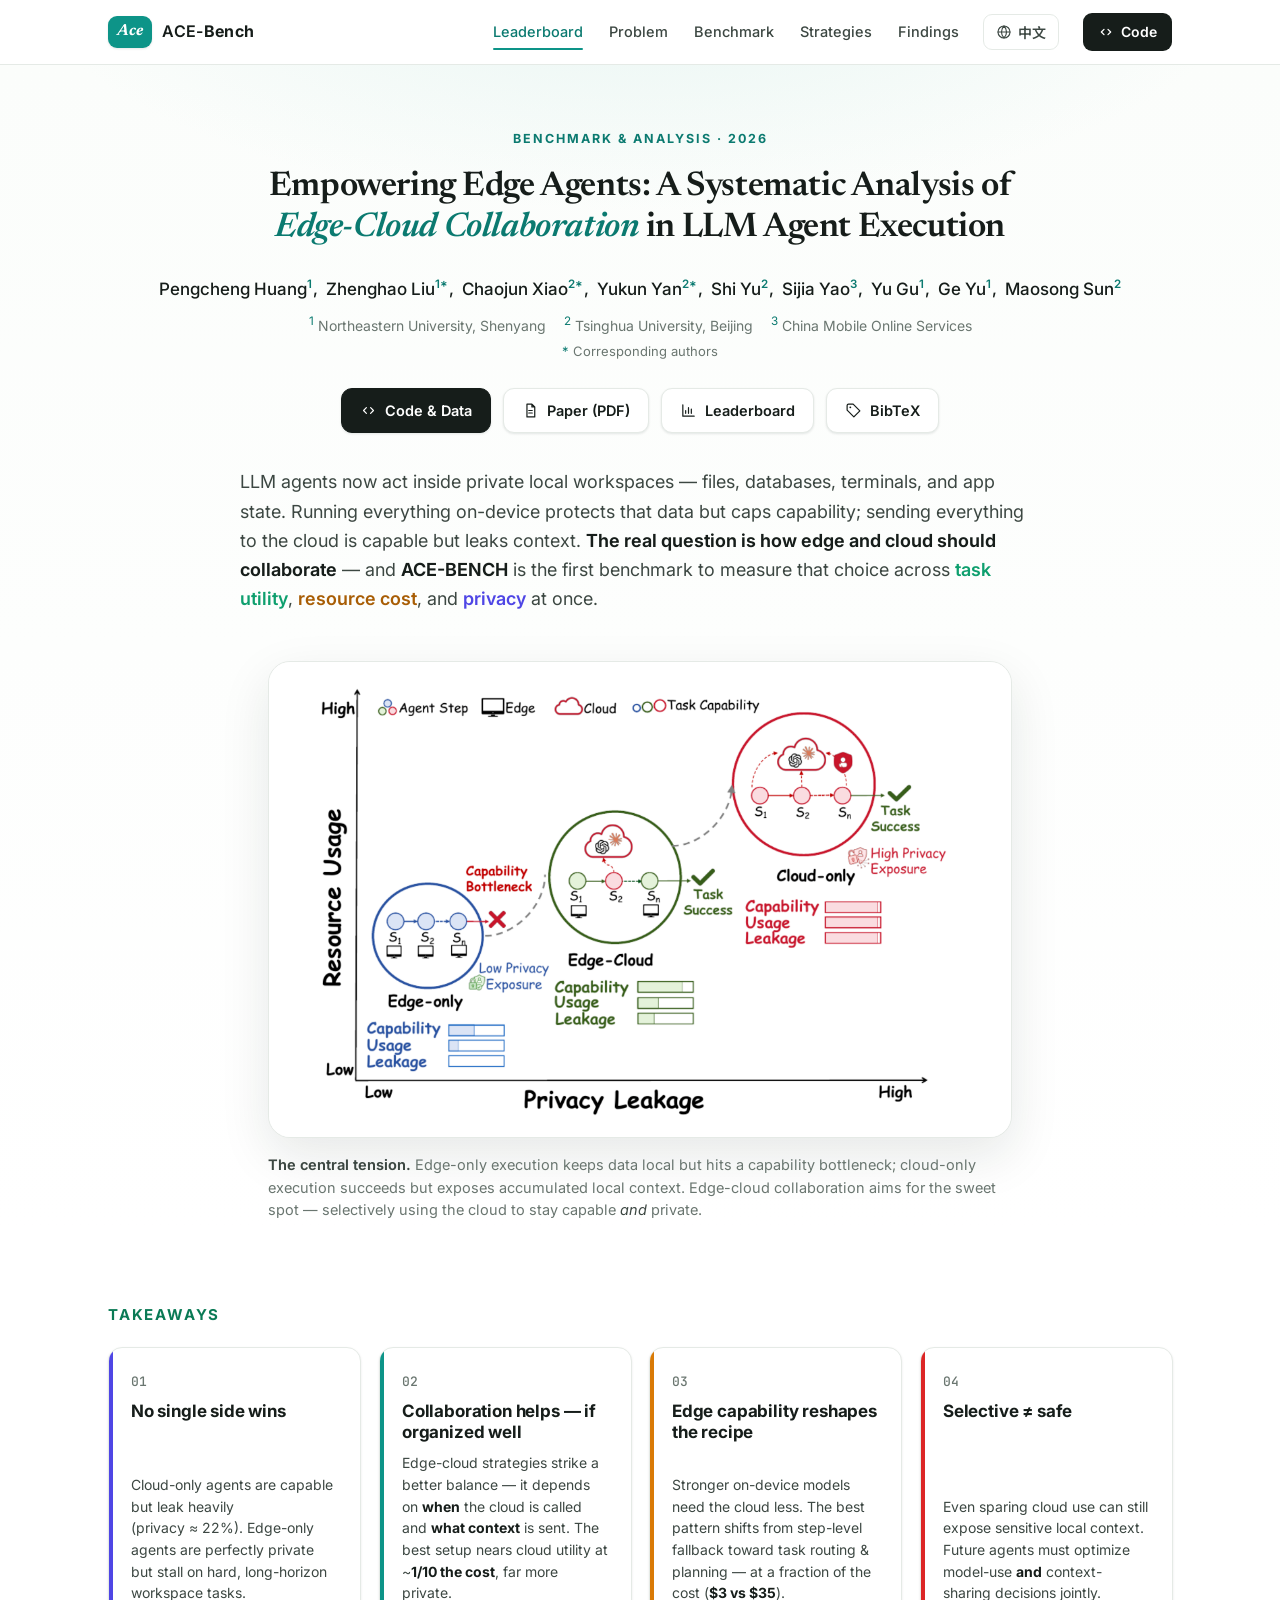
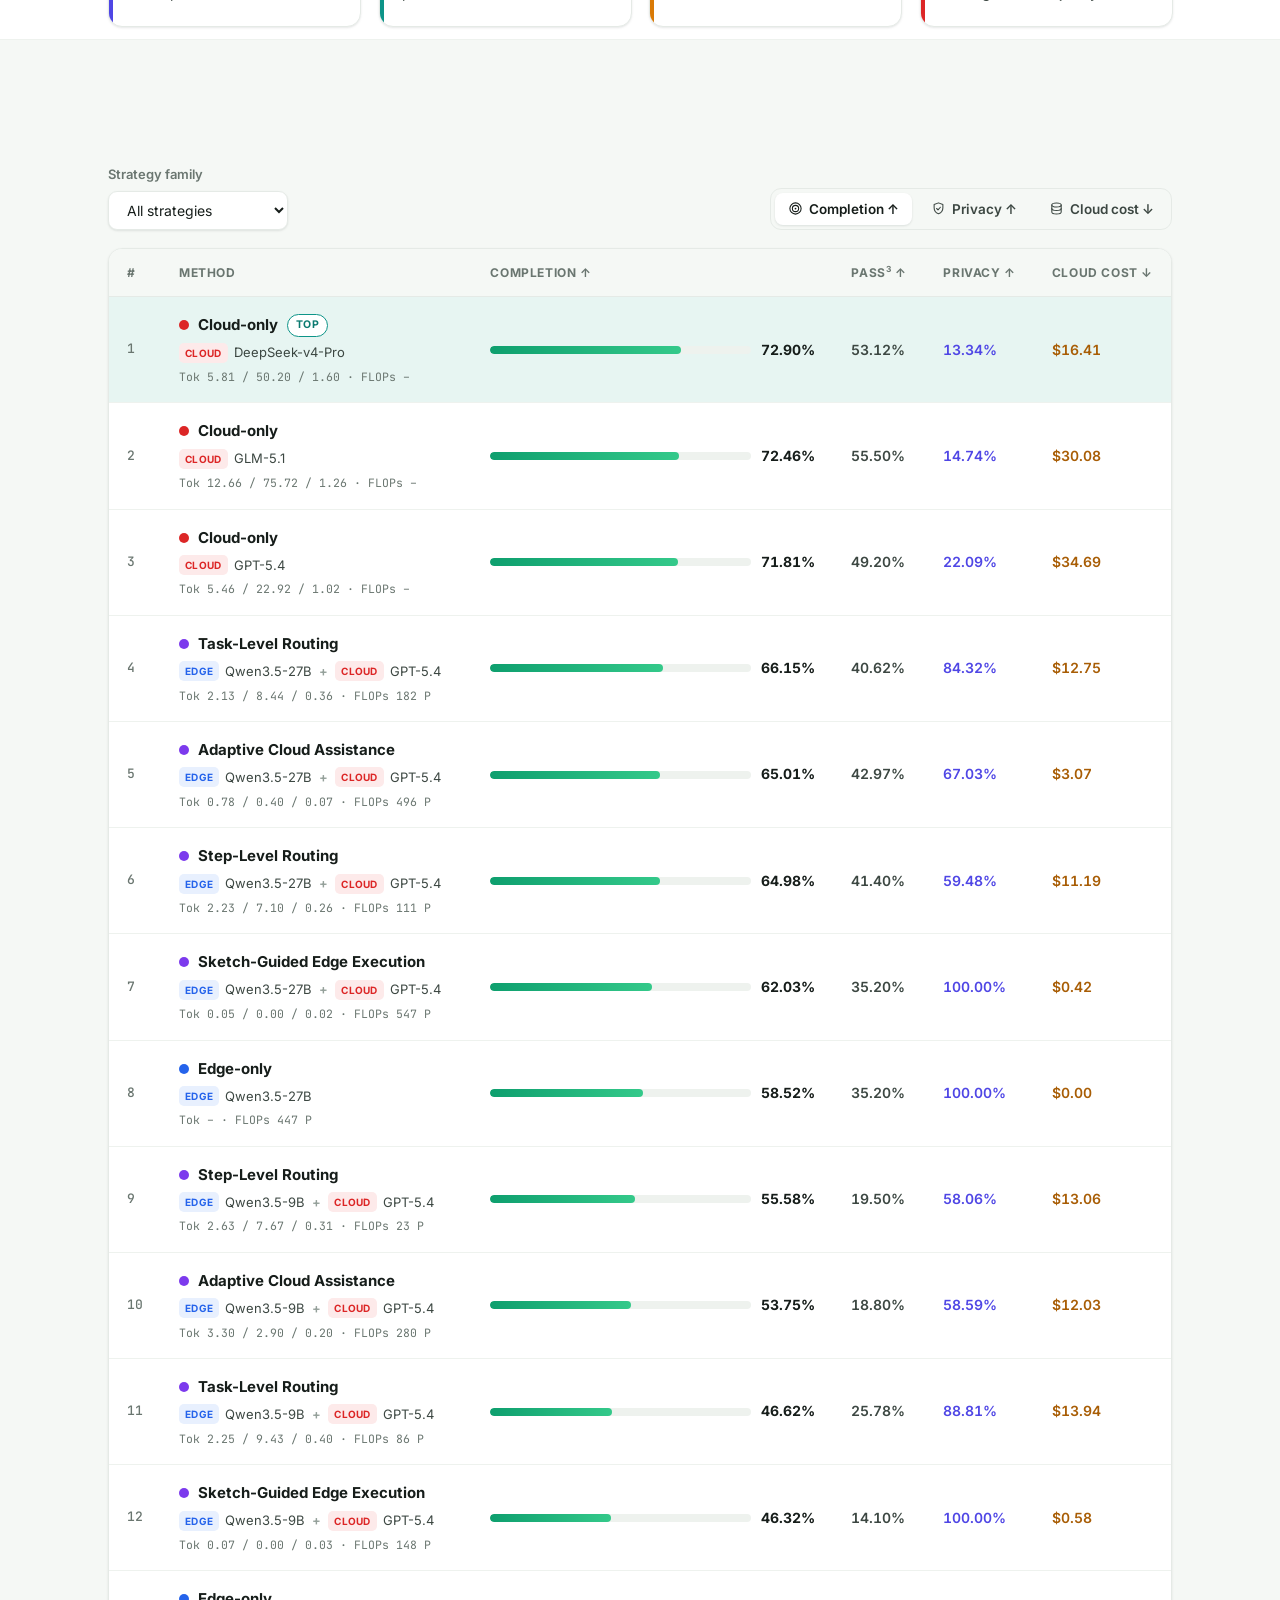
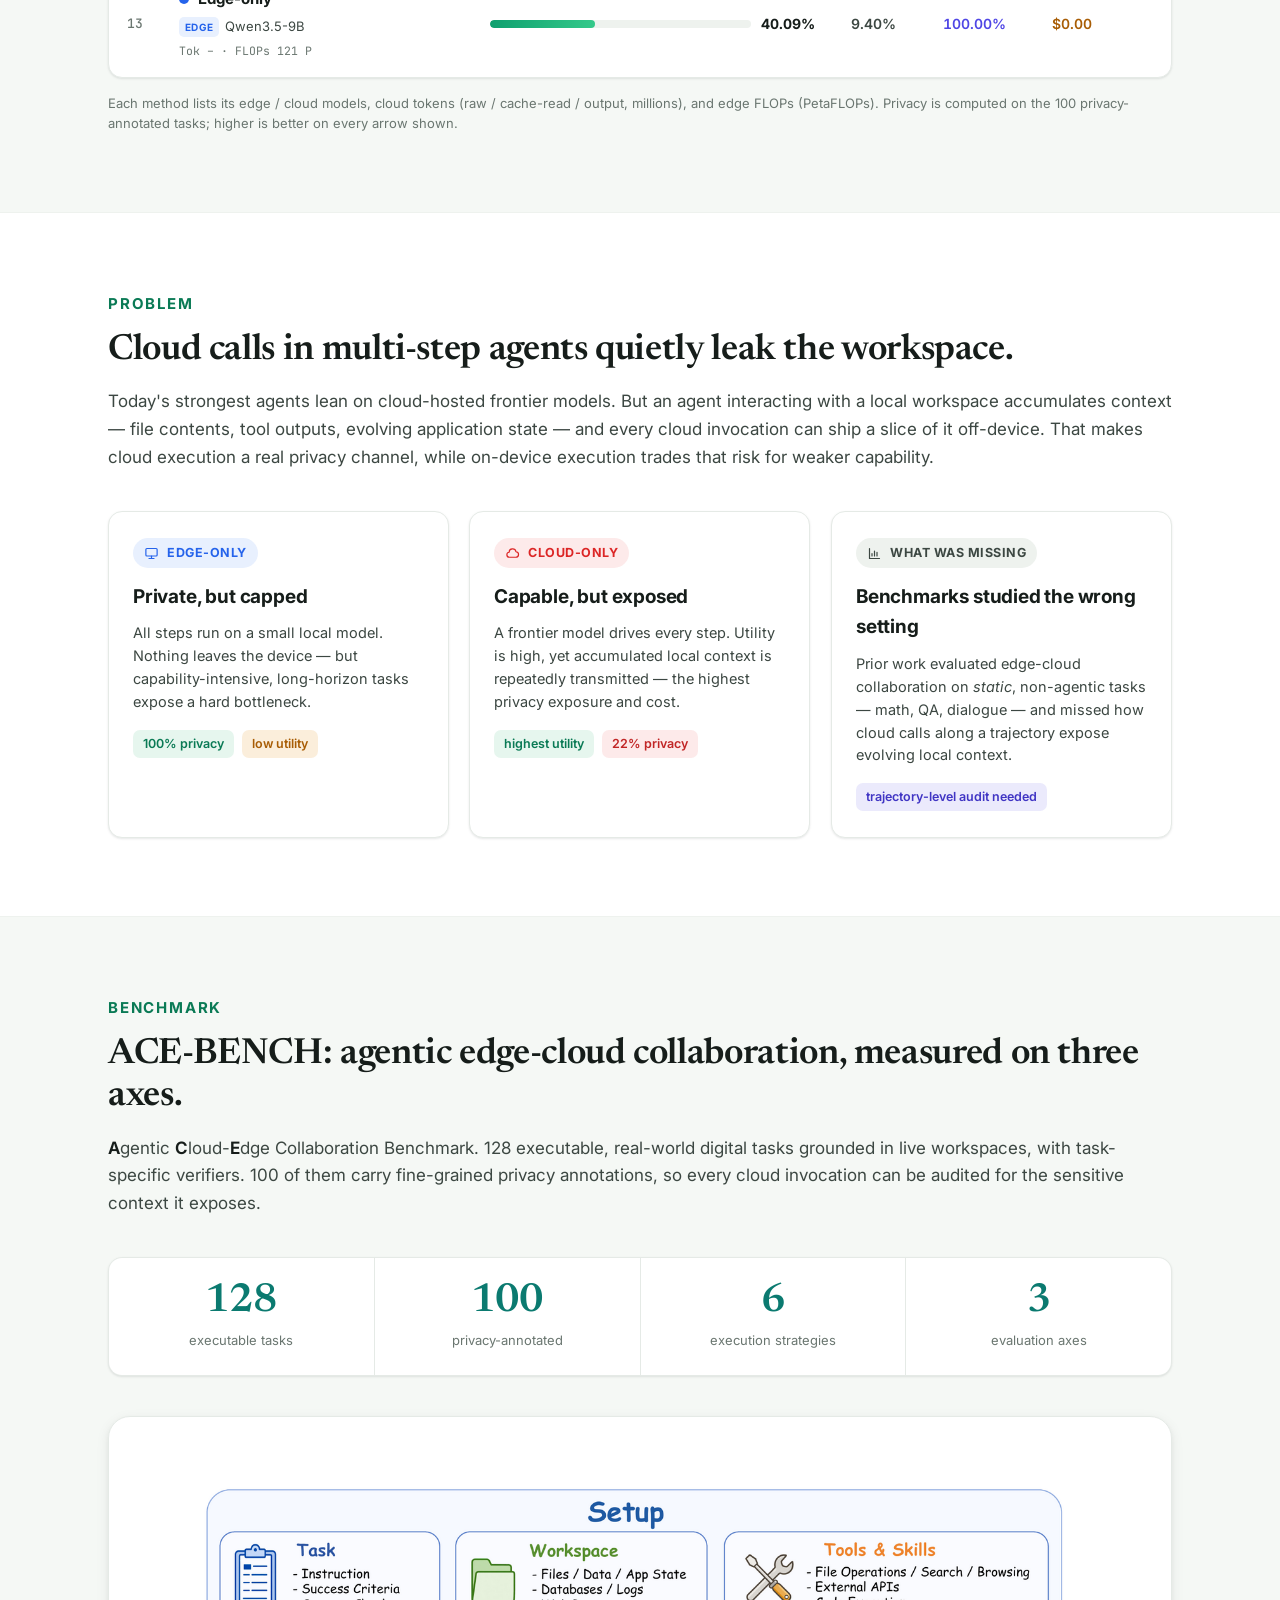
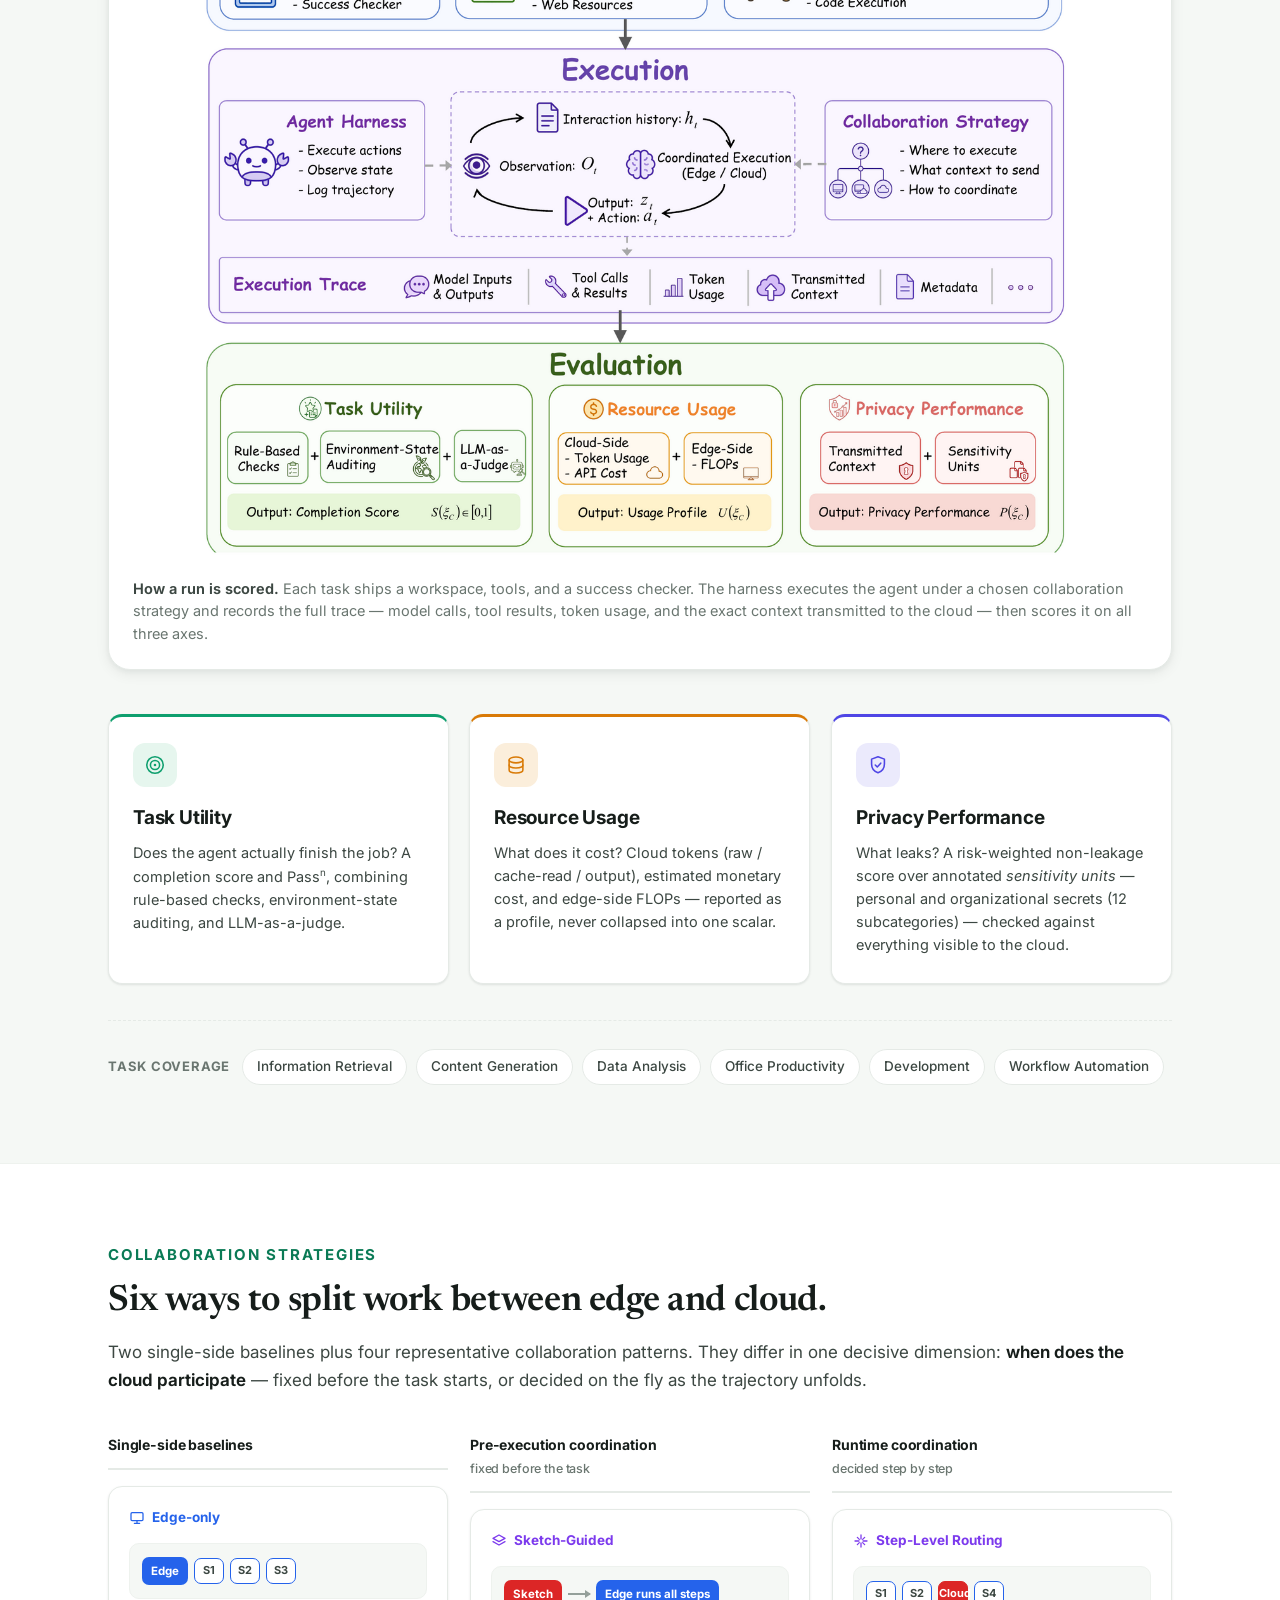
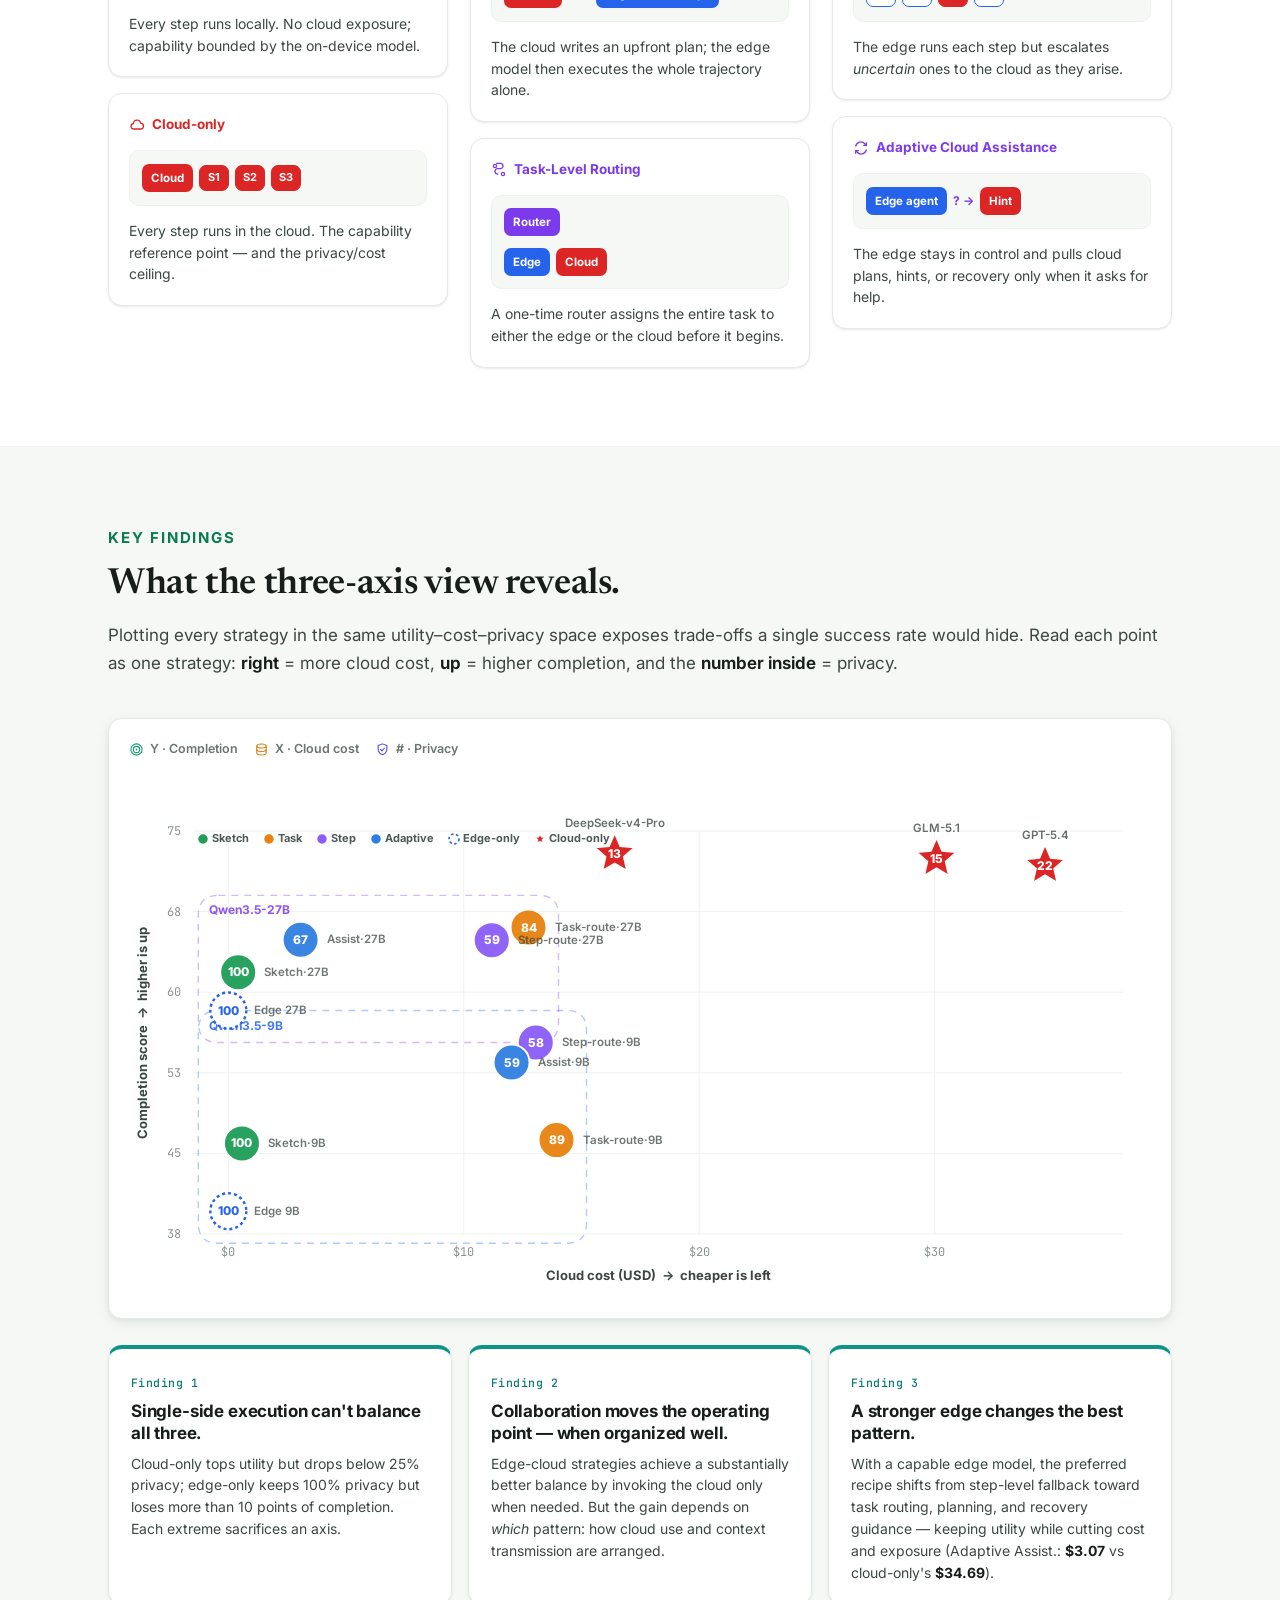
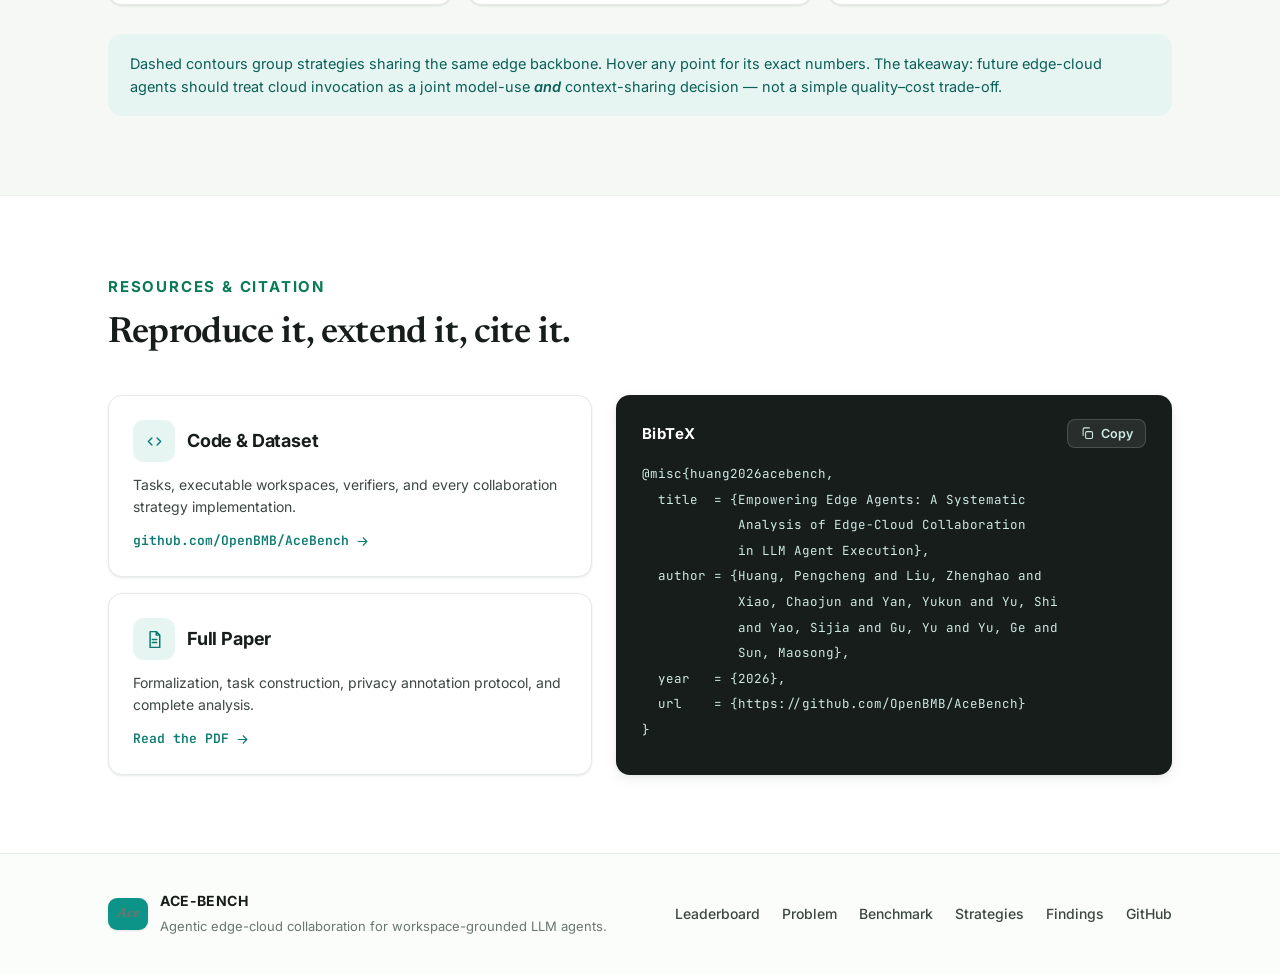
==== commit 031a29be: "Add EN/中文 language toggle with full bilingual content - Header globe toggle switches the whole page " ====
--- a/index.html
+++ b/index.html
@@ -1,5 +1,5 @@
 <!doctype html>
-<html lang="en">
+<html lang="en" data-lang="en">
   <head>
     <meta charset="utf-8">
     <meta name="viewport" content="width=device-width, initial-scale=1">
@@ -25,9 +25,19 @@
     <link rel="icon" href="data:image/svg+xml,%3Csvg xmlns='http://www.w3.org/2000/svg' viewBox='0 0 64 64'%3E%3Crect width='64' height='64' rx='14' fill='%230d9488'/%3E%3Ctext x='32' y='41' text-anchor='middle' font-family='Georgia,serif' font-style='italic' font-size='25' font-weight='700' fill='white'%3EAce%3C/text%3E%3C/svg%3E">
     <link rel="preconnect" href="https://fonts.googleapis.com">
     <link rel="preconnect" href="https://fonts.gstatic.com" crossorigin>
-    <link href="https://fonts.googleapis.com/css2?family=Inter:wght@400;500;600;700;800&family=Newsreader:ital,opsz,wght@0,6..72,500;0,6..72,600;1,6..72,500&family=JetBrains+Mono:wght@400;500&display=swap" rel="stylesheet">
-    <link rel="stylesheet" href="assets/styles.css?v=20260624-r15">
-    <script>document.documentElement.classList.add('js-reveal');</script>
+    <link href="https://fonts.googleapis.com/css2?family=Inter:wght@400;500;600;700;800&family=Newsreader:ital,opsz,wght@0,6..72,500;0,6..72,600;1,6..72,500&family=Noto+Sans+SC:wght@400;500;700&family=JetBrains+Mono:wght@400;500&display=swap" rel="stylesheet">
+    <link rel="stylesheet" href="assets/styles.css?v=20260625-i18n">
+    <script>
+      (function () {
+        var saved = null;
+        try { saved = localStorage.getItem('acebench-lang'); } catch (e) {}
+        var lang = saved || ((navigator.language || 'en').toLowerCase().indexOf('zh') === 0 ? 'zh' : 'en');
+        var root = document.documentElement;
+        root.setAttribute('data-lang', lang);
+        root.setAttribute('lang', lang === 'zh' ? 'zh-CN' : 'en');
+        root.classList.add('js-reveal');
+      })();
+    </script>
   </head>
   <body>
     <!-- Inline SVG icon sprite -->
@@ -49,6 +59,7 @@
         <symbol id="ic-arrow" viewBox="0 0 24 24"><path d="M5 12h14M13 6l6 6-6 6"/></symbol>
         <symbol id="ic-tag" viewBox="0 0 24 24"><path d="M3 11.5V5a2 2 0 0 1 2-2h6.5L21 12.5 12.5 21 3 11.5z"/><circle cx="7.5" cy="7.5" r="1.3" fill="currentColor" stroke="none"/></symbol>
         <symbol id="ic-copy" viewBox="0 0 24 24"><rect x="9" y="9" width="11" height="11" rx="2"/><path d="M5 15V5a2 2 0 0 1 2-2h8"/></symbol>
+        <symbol id="ic-globe" viewBox="0 0 24 24"><circle cx="12" cy="12" r="9"/><path d="M3 12h18M12 3c2.5 2.5 3.8 5.7 3.8 9s-1.3 6.5-3.8 9c-2.5-2.5-3.8-5.7-3.8-9S9.5 5.5 12 3z"/></symbol>
       </defs>
     </svg>
 
@@ -59,14 +70,17 @@
           <span class="brand-text">ACE-<strong>Bench</strong></span>
         </a>
         <nav class="nav-links" aria-label="Primary navigation">
-          <a href="#leaderboard">Leaderboard</a>
-          <a href="#problem">Problem</a>
-          <a href="#benchmark">Benchmark</a>
-          <a href="#strategies">Strategies</a>
-          <a href="#findings">Findings</a>
+          <a href="#leaderboard" data-i18n="nav.leaderboard">Leaderboard</a>
+          <a href="#problem" data-i18n="nav.problem">Problem</a>
+          <a href="#benchmark" data-i18n="nav.benchmark">Benchmark</a>
+          <a href="#strategies" data-i18n="nav.strategies">Strategies</a>
+          <a href="#findings" data-i18n="nav.findings">Findings</a>
         </nav>
+        <button class="lang-toggle" type="button" id="lang-toggle" aria-label="切换语言 / Switch language">
+          <svg class="ic" aria-hidden="true"><use href="#ic-globe"/></svg><span id="lang-toggle-label">中文</span>
+        </button>
         <a class="nav-cta" href="https://github.com/OpenBMB/AceBench" target="_blank" rel="noopener">
-          <svg class="ic" aria-hidden="true"><use href="#ic-code"/></svg>Code
+          <svg class="ic" aria-hidden="true"><use href="#ic-code"/></svg><span data-i18n="nav.code">Code</span>
         </a>
       </div>
     </header>
@@ -75,8 +89,8 @@
       <!-- ============================ HERO ============================ -->
       <section class="hero">
         <div class="hero-shell">
-          <p class="hero-venue">Benchmark &amp; Analysis · 2026</p>
-          <h1 class="hero-title">
+          <p class="hero-venue" data-i18n="hero.venue">Benchmark &amp; Analysis · 2026</p>
+          <h1 class="hero-title" data-i18n="hero.title">
             Empowering Edge Agents: A Systematic Analysis of<br>
             <span class="title-accent">Edge-Cloud Collaboration</span> in LLM Agent Execution
           </h1>
@@ -93,28 +107,28 @@
             <li>Maosong Sun<sup>2</sup></li>
           </ol>
           <ul class="affil-list" aria-label="Affiliations">
-            <li><sup>1</sup> Northeastern University, Shenyang</li>
-            <li><sup>2</sup> Tsinghua University, Beijing</li>
-            <li><sup>3</sup> China Mobile Online Services</li>
+            <li data-i18n="hero.affil1"><sup>1</sup> Northeastern University, Shenyang</li>
+            <li data-i18n="hero.affil2"><sup>2</sup> Tsinghua University, Beijing</li>
+            <li data-i18n="hero.affil3"><sup>3</sup> China Mobile Online Services</li>
           </ul>
-          <p class="corr-note"><span>&#42;</span> Corresponding authors</p>
+          <p class="corr-note" data-i18n="hero.corr"><span>&#42;</span> Corresponding authors</p>
 
           <div class="hero-actions">
             <a class="btn btn-primary" href="https://github.com/OpenBMB/AceBench" target="_blank" rel="noopener">
-              <svg class="ic" aria-hidden="true"><use href="#ic-code"/></svg>Code &amp; Data
+              <svg class="ic" aria-hidden="true"><use href="#ic-code"/></svg><span data-i18n="hero.btnCode">Code &amp; Data</span>
             </a>
             <a class="btn" href="paper.pdf" target="_blank" rel="noopener">
-              <svg class="ic" aria-hidden="true"><use href="#ic-doc"/></svg>Paper (PDF)
+              <svg class="ic" aria-hidden="true"><use href="#ic-doc"/></svg><span data-i18n="hero.btnPaper">Paper (PDF)</span>
             </a>
             <a class="btn" href="#leaderboard">
-              <svg class="ic" aria-hidden="true"><use href="#ic-chart"/></svg>Leaderboard
+              <svg class="ic" aria-hidden="true"><use href="#ic-chart"/></svg><span data-i18n="hero.btnLeaderboard">Leaderboard</span>
             </a>
             <a class="btn" href="#citation">
-              <svg class="ic" aria-hidden="true"><use href="#ic-tag"/></svg>BibTeX
+              <svg class="ic" aria-hidden="true"><use href="#ic-tag"/></svg><span data-i18n="hero.btnBibtex">BibTeX</span>
             </a>
           </div>
 
-          <p class="hero-thesis">
+          <p class="hero-thesis" data-i18n="hero.thesis">
             LLM agents now act inside private local workspaces — files, databases, terminals, and app state.
             Running everything on-device protects that data but caps capability; sending everything to the cloud
             is capable but leaks context. <strong>The real question is how edge and cloud should collaborate</strong> —
@@ -125,7 +139,7 @@
 
         <figure class="hero-figure">
           <img src="assets/figures/fig1-tradeoff.png" width="1100" height="704" decoding="async" fetchpriority="high" alt="Trade-off between resource usage and privacy leakage for edge-only, edge-cloud, and cloud-only agent execution.">
-          <figcaption>
+          <figcaption data-i18n="hero.caption">
             <strong>The central tension.</strong> Edge-only execution keeps data local but hits a capability bottleneck;
             cloud-only execution succeeds but exposes accumulated local context. Edge-cloud collaboration aims for the
             sweet spot — selectively using the cloud to stay capable <em>and</em> private.
@@ -137,33 +151,33 @@
       <section class="tldr" aria-label="Key takeaways">
         <div class="content-shell">
           <div class="section-head bare-head">
-            <span class="kicker">Takeaways</span>
-            <h2 class="sr-only">Key takeaways</h2>
+            <span class="kicker" data-i18n="takeaways.kicker">Takeaways</span>
+            <h2 class="sr-only" data-i18n="takeaways.h2">Key takeaways</h2>
           </div>
           <div class="tldr-grid">
             <article class="tldr-card">
               <span class="tldr-num">01</span>
-              <h3>No single side wins</h3>
-              <p>Cloud-only agents are capable but leak heavily (privacy&nbsp;&asymp;&nbsp;22%). Edge-only agents are
+              <h3 data-i18n="takeaways.c1h">No single side wins</h3>
+              <p data-i18n="takeaways.c1p">Cloud-only agents are capable but leak heavily (privacy&nbsp;&asymp;&nbsp;22%). Edge-only agents are
               perfectly private but stall on hard, long-horizon workspace tasks.</p>
             </article>
             <article class="tldr-card">
               <span class="tldr-num">02</span>
-              <h3>Collaboration helps — if organized well</h3>
-              <p>Edge-cloud strategies strike a better balance — it depends on <strong>when</strong> the cloud is
+              <h3 data-i18n="takeaways.c2h">Collaboration helps — if organized well</h3>
+              <p data-i18n="takeaways.c2p">Edge-cloud strategies strike a better balance — it depends on <strong>when</strong> the cloud is
               called and <strong>what context</strong> is sent. The best setup nears cloud utility at
               ~<strong>1/10 the cost</strong>, far more private.</p>
             </article>
             <article class="tldr-card">
               <span class="tldr-num">03</span>
-              <h3>Edge capability reshapes the recipe</h3>
-              <p>Stronger on-device models need the cloud less. The best pattern shifts from step-level fallback toward
+              <h3 data-i18n="takeaways.c3h">Edge capability reshapes the recipe</h3>
+              <p data-i18n="takeaways.c3p">Stronger on-device models need the cloud less. The best pattern shifts from step-level fallback toward
               task routing &amp; planning — at a fraction of the cost (<strong>$3 vs $35</strong>).</p>
             </article>
             <article class="tldr-card">
               <span class="tldr-num">04</span>
-              <h3>Selective &ne; safe</h3>
-              <p>Even sparing cloud use can still expose sensitive local context. Future agents must optimize
+              <h3 data-i18n="takeaways.c4h">Selective &ne; safe</h3>
+              <p data-i18n="takeaways.c4p">Even sparing cloud use can still expose sensitive local context. Future agents must optimize
               model-use <strong>and</strong> context-sharing decisions jointly.</p>
             </article>
           </div>
@@ -174,29 +188,29 @@
       <section id="leaderboard" class="section section-soft">
         <div class="content-shell">
           <div class="section-head bare-head">
-            <span class="kicker">Leaderboard</span>
-            <h2 class="sr-only">Leaderboard</h2>
+            <span class="kicker" data-i18n="lb.kicker">Leaderboard</span>
+            <h2 class="sr-only" data-i18n="lb.kicker">Leaderboard</h2>
           </div>
 
           <div class="leaderboard-toolbar">
             <label class="lb-filter">
-              <span>Strategy family</span>
+              <span data-i18n="lb.filterLabel">Strategy family</span>
               <select id="group-filter">
-                <option value="all">All strategies</option>
-                <option value="Edge-only">Edge-only</option>
-                <option value="Cloud-only">Cloud-only</option>
-                <option value="Edge-Cloud">Edge-Cloud</option>
+                <option value="all" data-i18n="lb.optAll">All strategies</option>
+                <option value="Edge-only" data-i18n="lb.optEdge">Edge-only</option>
+                <option value="Cloud-only" data-i18n="lb.optCloud">Cloud-only</option>
+                <option value="Edge-Cloud" data-i18n="lb.optEdgeCloud">Edge-Cloud</option>
               </select>
             </label>
             <div class="leaderboard-tabs" aria-label="Sort by axis">
               <button class="active" type="button" data-sort="completion" aria-pressed="true">
-                <svg class="ic" aria-hidden="true"><use href="#ic-target"/></svg>Completion ↑
+                <svg class="ic" aria-hidden="true"><use href="#ic-target"/></svg><span data-i18n="lb.sortCompletion">Completion ↑</span>
               </button>
               <button type="button" data-sort="privacy" aria-pressed="false">
-                <svg class="ic" aria-hidden="true"><use href="#ic-shield"/></svg>Privacy ↑
+                <svg class="ic" aria-hidden="true"><use href="#ic-shield"/></svg><span data-i18n="lb.sortPrivacy">Privacy ↑</span>
               </button>
               <button type="button" data-sort="cloudCostAsc" aria-pressed="false">
-                <svg class="ic" aria-hidden="true"><use href="#ic-coin"/></svg>Cloud cost ↓
+                <svg class="ic" aria-hidden="true"><use href="#ic-coin"/></svg><span data-i18n="lb.sortCost">Cloud cost ↓</span>
               </button>
             </div>
           </div>
@@ -206,11 +220,11 @@
               <thead>
                 <tr>
                   <th>#</th>
-                  <th>Method</th>
-                  <th>Completion ↑</th>
-                  <th>Pass<sup>3</sup> ↑</th>
-                  <th>Privacy ↑</th>
-                  <th>Cloud Cost ↓</th>
+                  <th data-i18n="lb.thMethod">Method</th>
+                  <th data-i18n="lb.thCompletion">Completion ↑</th>
+                  <th><span data-i18n="lb.thPass">Pass</span><sup>3</sup> ↑</th>
+                  <th data-i18n="lb.thPrivacy">Privacy ↑</th>
+                  <th data-i18n="lb.thCost">Cloud Cost ↓</th>
                 </tr>
               </thead>
               <tbody id="leaderboard-body"></tbody>
@@ -219,7 +233,7 @@
           <noscript>
             <p class="leaderboard-note">The interactive leaderboard needs JavaScript. With it disabled, see the paper's Table 1 for the full numbers and the trade-off figure in the Findings section.</p>
           </noscript>
-          <p class="leaderboard-note">
+          <p class="leaderboard-note" data-i18n="lb.note">
             Each method lists its edge / cloud models, cloud tokens (raw&nbsp;/&nbsp;cache-read&nbsp;/&nbsp;output, millions),
             and edge FLOPs (PetaFLOPs). Privacy is computed on the 100 privacy-annotated tasks; higher is better on every
             arrow shown.
@@ -231,9 +245,9 @@
       <section id="problem" class="section">
         <div class="content-shell">
           <div class="section-head">
-            <span class="kicker">Problem</span>
-            <h2>Cloud calls in multi-step agents quietly leak the workspace.</h2>
-            <p class="section-lede">
+            <span class="kicker" data-i18n="problem.kicker">Problem</span>
+            <h2 data-i18n="problem.h2">Cloud calls in multi-step agents quietly leak the workspace.</h2>
+            <p class="section-lede" data-i18n="problem.lede">
               Today's strongest agents lean on cloud-hosted frontier models. But an agent interacting with a local
               workspace accumulates context — file contents, tool outputs, evolving application state — and every
               cloud invocation can ship a slice of it off-device. That makes cloud execution a real privacy channel,
@@ -243,25 +257,25 @@
 
           <div class="problem-grid">
             <article class="problem-card edge">
-              <span class="tier-label"><svg class="ic" aria-hidden="true"><use href="#ic-device"/></svg>Edge-only</span>
-              <h3>Private, but capped</h3>
-              <p>All steps run on a small local model. Nothing leaves the device — but capability-intensive,
+              <span class="tier-label"><svg class="ic" aria-hidden="true"><use href="#ic-device"/></svg><span data-i18n="problem.c1tag">Edge-only</span></span>
+              <h3 data-i18n="problem.c1h">Private, but capped</h3>
+              <p data-i18n="problem.c1p">All steps run on a small local model. Nothing leaves the device — but capability-intensive,
               long-horizon tasks expose a hard bottleneck.</p>
-              <div class="stat-row"><span class="stat-pill good">100% privacy</span><span class="stat-pill warn">low utility</span></div>
+              <div class="stat-row"><span class="stat-pill good" data-i18n="problem.c1pillA">100% privacy</span><span class="stat-pill warn" data-i18n="problem.c1pillB">low utility</span></div>
             </article>
             <article class="problem-card cloud">
-              <span class="tier-label"><svg class="ic" aria-hidden="true"><use href="#ic-cloud"/></svg>Cloud-only</span>
-              <h3>Capable, but exposed</h3>
-              <p>A frontier model drives every step. Utility is high, yet accumulated local context is repeatedly
+              <span class="tier-label"><svg class="ic" aria-hidden="true"><use href="#ic-cloud"/></svg><span data-i18n="problem.c2tag">Cloud-only</span></span>
+              <h3 data-i18n="problem.c2h">Capable, but exposed</h3>
+              <p data-i18n="problem.c2p">A frontier model drives every step. Utility is high, yet accumulated local context is repeatedly
               transmitted — the highest privacy exposure and cost.</p>
-              <div class="stat-row"><span class="stat-pill good">highest utility</span><span class="stat-pill bad">22% privacy</span></div>
+              <div class="stat-row"><span class="stat-pill good" data-i18n="problem.c2pillA">highest utility</span><span class="stat-pill bad" data-i18n="problem.c2pillB">22% privacy</span></div>
             </article>
             <article class="problem-card gap">
-              <span class="tier-label"><svg class="ic" aria-hidden="true"><use href="#ic-chart"/></svg>What was missing</span>
-              <h3>Benchmarks studied the wrong setting</h3>
-              <p>Prior work evaluated edge-cloud collaboration on <em>static</em>, non-agentic tasks — math, QA,
+              <span class="tier-label"><svg class="ic" aria-hidden="true"><use href="#ic-chart"/></svg><span data-i18n="problem.c3tag">What was missing</span></span>
+              <h3 data-i18n="problem.c3h">Benchmarks studied the wrong setting</h3>
+              <p data-i18n="problem.c3p">Prior work evaluated edge-cloud collaboration on <em>static</em>, non-agentic tasks — math, QA,
               dialogue — and missed how cloud calls along a trajectory expose evolving local context.</p>
-              <div class="stat-row"><span class="stat-pill neutral">trajectory-level audit needed</span></div>
+              <div class="stat-row"><span class="stat-pill neutral" data-i18n="problem.c3pill">trajectory-level audit needed</span></div>
             </article>
           </div>
         </div>
@@ -271,9 +285,9 @@
       <section id="benchmark" class="section section-soft">
         <div class="content-shell">
           <div class="section-head">
-            <span class="kicker">Benchmark</span>
-            <h2>ACE-BENCH: agentic edge-cloud collaboration, measured on three axes.</h2>
-            <p class="section-lede">
+            <span class="kicker" data-i18n="bench.kicker">Benchmark</span>
+            <h2 data-i18n="bench.h2">ACE-BENCH: agentic edge-cloud collaboration, measured on three axes.</h2>
+            <p class="section-lede" data-i18n="bench.lede">
               <strong>A</strong>gentic <strong>C</strong>loud-<strong>E</strong>dge Collaboration Benchmark.
               128 executable, real-world digital tasks grounded in live workspaces, with task-specific verifiers.
               100 of them carry fine-grained privacy annotations, so every cloud invocation can be audited for the
@@ -282,15 +296,15 @@
           </div>
 
           <div class="metric-band" aria-label="Benchmark at a glance">
-            <div class="metric"><strong id="task-count">128</strong><span>executable tasks</span></div>
-            <div class="metric"><strong id="privacy-task-count">100</strong><span>privacy-annotated</span></div>
-            <div class="metric"><strong id="strategy-count">6</strong><span>execution strategies</span></div>
-            <div class="metric"><strong>3</strong><span>evaluation axes</span></div>
+            <div class="metric"><strong id="task-count">128</strong><span data-i18n="bench.m1">executable tasks</span></div>
+            <div class="metric"><strong id="privacy-task-count">100</strong><span data-i18n="bench.m2">privacy-annotated</span></div>
+            <div class="metric"><strong id="strategy-count">6</strong><span data-i18n="bench.m3">execution strategies</span></div>
+            <div class="metric"><strong>3</strong><span data-i18n="bench.m4">evaluation axes</span></div>
           </div>
 
           <figure class="wide-figure">
             <img src="assets/figures/fig2-pipeline.png" width="1600" height="1134" loading="lazy" decoding="async" alt="ACE-BENCH overview: setup of task, workspace and tools; execution through an agent harness under a collaboration strategy; evaluation across task utility, resource usage, and privacy.">
-            <figcaption>
+            <figcaption data-i18n="bench.caption">
               <strong>How a run is scored.</strong> Each task ships a workspace, tools, and a success checker. The harness
               executes the agent under a chosen collaboration strategy and records the full trace — model calls,
               tool results, token usage, and the exact context transmitted to the cloud — then scores it on all three axes.
@@ -300,33 +314,33 @@
           <div class="axis-grid">
             <article class="axis-card utility">
               <span class="axis-icon"><svg class="ic" aria-hidden="true"><use href="#ic-target"/></svg></span>
-              <h3>Task Utility</h3>
-              <p>Does the agent actually finish the job? A completion score and Pass<sup>n</sup>, combining rule-based
+              <h3 data-i18n="bench.a1h">Task Utility</h3>
+              <p data-i18n="bench.a1p">Does the agent actually finish the job? A completion score and Pass<sup>n</sup>, combining rule-based
               checks, environment-state auditing, and LLM-as-a-judge.</p>
             </article>
             <article class="axis-card cost">
               <span class="axis-icon"><svg class="ic" aria-hidden="true"><use href="#ic-coin"/></svg></span>
-              <h3>Resource Usage</h3>
-              <p>What does it cost? Cloud tokens (raw / cache-read / output), estimated monetary cost, and edge-side
+              <h3 data-i18n="bench.a2h">Resource Usage</h3>
+              <p data-i18n="bench.a2p">What does it cost? Cloud tokens (raw / cache-read / output), estimated monetary cost, and edge-side
               FLOPs — reported as a profile, never collapsed into one scalar.</p>
             </article>
             <article class="axis-card privacy">
               <span class="axis-icon"><svg class="ic" aria-hidden="true"><use href="#ic-shield"/></svg></span>
-              <h3>Privacy Performance</h3>
-              <p>What leaks? A risk-weighted non-leakage score over annotated <em>sensitivity units</em> — personal and
+              <h3 data-i18n="bench.a3h">Privacy Performance</h3>
+              <p data-i18n="bench.a3p">What leaks? A risk-weighted non-leakage score over annotated <em>sensitivity units</em> — personal and
               organizational secrets (12 subcategories) — checked against everything visible to the cloud.</p>
             </article>
           </div>
 
           <div class="taxonomy">
-            <span class="taxonomy-label">Task coverage</span>
+            <span class="taxonomy-label" data-i18n="bench.coverage">Task coverage</span>
             <ul>
-              <li>Information Retrieval</li>
-              <li>Content Generation</li>
-              <li>Data Analysis</li>
-              <li>Office Productivity</li>
-              <li>Development</li>
-              <li>Workflow Automation</li>
+              <li data-i18n="bench.cov1">Information Retrieval</li>
+              <li data-i18n="bench.cov2">Content Generation</li>
+              <li data-i18n="bench.cov3">Data Analysis</li>
+              <li data-i18n="bench.cov4">Office Productivity</li>
+              <li data-i18n="bench.cov5">Development</li>
+              <li data-i18n="bench.cov6">Workflow Automation</li>
             </ul>
           </div>
         </div>
@@ -336,9 +350,9 @@
       <section id="strategies" class="section">
         <div class="content-shell">
           <div class="section-head">
-            <span class="kicker">Collaboration Strategies</span>
-            <h2>Six ways to split work between edge and cloud.</h2>
-            <p class="section-lede">
+            <span class="kicker" data-i18n="strat.kicker">Collaboration Strategies</span>
+            <h2 data-i18n="strat.h2">Six ways to split work between edge and cloud.</h2>
+            <p class="section-lede" data-i18n="strat.lede">
               Two single-side baselines plus four representative collaboration patterns. They differ in one decisive
               dimension: <strong>when does the cloud participate</strong> — fixed before the task starts, or decided
               on the fly as the trajectory unfolds.
@@ -347,64 +361,64 @@
 
           <div class="strategy-columns">
             <div class="strategy-col">
-              <h3 class="col-title">Single-side baselines</h3>
+              <h3 class="col-title" data-i18n="strat.col1">Single-side baselines</h3>
               <div class="strategy-stack">
                 <article class="strategy-card">
-                  <span class="strat-kicker edge"><svg class="ic" aria-hidden="true"><use href="#ic-device"/></svg>Edge-only</span>
+                  <span class="strat-kicker edge"><svg class="ic" aria-hidden="true"><use href="#ic-device"/></svg><span data-i18n="strat.s1tag">Edge-only</span></span>
                   <div class="mini mini-edge" aria-hidden="true">
                     <span class="m-node m-edge">Edge</span>
                     <span class="m-step">S1</span><span class="m-step">S2</span><span class="m-step">S3</span>
                   </div>
-                  <p>Every step runs locally. No cloud exposure; capability bounded by the on-device model.</p>
+                  <p data-i18n="strat.s1p">Every step runs locally. No cloud exposure; capability bounded by the on-device model.</p>
                 </article>
                 <article class="strategy-card">
-                  <span class="strat-kicker cloud"><svg class="ic" aria-hidden="true"><use href="#ic-cloud"/></svg>Cloud-only</span>
+                  <span class="strat-kicker cloud"><svg class="ic" aria-hidden="true"><use href="#ic-cloud"/></svg><span data-i18n="strat.s2tag">Cloud-only</span></span>
                   <div class="mini mini-cloud" aria-hidden="true">
                     <span class="m-node m-cloud">Cloud</span>
                     <span class="m-step c">S1</span><span class="m-step c">S2</span><span class="m-step c">S3</span>
                   </div>
-                  <p>Every step runs in the cloud. The capability reference point — and the privacy/cost ceiling.</p>
+                  <p data-i18n="strat.s2p">Every step runs in the cloud. The capability reference point — and the privacy/cost ceiling.</p>
                 </article>
               </div>
             </div>
 
             <div class="strategy-col">
-              <h3 class="col-title">Pre-execution coordination <small>fixed before the task</small></h3>
+              <h3 class="col-title" data-i18n="strat.col2">Pre-execution coordination <small>fixed before the task</small></h3>
               <div class="strategy-stack">
                 <article class="strategy-card hybrid">
-                  <span class="strat-kicker mix"><svg class="ic" aria-hidden="true"><use href="#ic-layers"/></svg>Sketch-Guided</span>
+                  <span class="strat-kicker mix"><svg class="ic" aria-hidden="true"><use href="#ic-layers"/></svg><span data-i18n="strat.s3tag">Sketch-Guided</span></span>
                   <div class="mini mini-sketch" aria-hidden="true">
                     <span class="m-node m-cloud">Sketch</span><span class="m-arrow"></span><span class="m-node m-edge">Edge runs all steps</span>
                   </div>
-                  <p>The cloud writes an upfront plan; the edge model then executes the whole trajectory alone.</p>
+                  <p data-i18n="strat.s3p">The cloud writes an upfront plan; the edge model then executes the whole trajectory alone.</p>
                 </article>
                 <article class="strategy-card hybrid">
-                  <span class="strat-kicker mix"><svg class="ic" aria-hidden="true"><use href="#ic-route"/></svg>Task-Level Routing</span>
+                  <span class="strat-kicker mix"><svg class="ic" aria-hidden="true"><use href="#ic-route"/></svg><span data-i18n="strat.s4tag">Task-Level Routing</span></span>
                   <div class="mini mini-route" aria-hidden="true">
                     <span class="m-node m-router">Router</span><span class="m-branch"></span>
                     <span class="m-node m-edge">Edge</span><span class="m-node m-cloud">Cloud</span>
                   </div>
-                  <p>A one-time router assigns the entire task to either the edge or the cloud before it begins.</p>
+                  <p data-i18n="strat.s4p">A one-time router assigns the entire task to either the edge or the cloud before it begins.</p>
                 </article>
               </div>
             </div>
 
             <div class="strategy-col">
-              <h3 class="col-title">Runtime coordination <small>decided step by step</small></h3>
+              <h3 class="col-title" data-i18n="strat.col3">Runtime coordination <small>decided step by step</small></h3>
               <div class="strategy-stack">
                 <article class="strategy-card hybrid">
-                  <span class="strat-kicker mix"><svg class="ic" aria-hidden="true"><use href="#ic-spark"/></svg>Step-Level Routing</span>
+                  <span class="strat-kicker mix"><svg class="ic" aria-hidden="true"><use href="#ic-spark"/></svg><span data-i18n="strat.s5tag">Step-Level Routing</span></span>
                   <div class="mini mini-step" aria-hidden="true">
                     <span class="m-step">S1</span><span class="m-step">S2</span><span class="m-step c">Cloud</span><span class="m-step">S4</span>
                   </div>
-                  <p>The edge runs each step but escalates <em>uncertain</em> ones to the cloud as they arise.</p>
+                  <p data-i18n="strat.s5p">The edge runs each step but escalates <em>uncertain</em> ones to the cloud as they arise.</p>
                 </article>
                 <article class="strategy-card hybrid">
-                  <span class="strat-kicker mix"><svg class="ic" aria-hidden="true"><use href="#ic-loop"/></svg>Adaptive Cloud Assistance</span>
+                  <span class="strat-kicker mix"><svg class="ic" aria-hidden="true"><use href="#ic-loop"/></svg><span data-i18n="strat.s6tag">Adaptive Cloud Assistance</span></span>
                   <div class="mini mini-assist" aria-hidden="true">
                     <span class="m-node m-edge">Edge agent</span><span class="m-assist">? &rarr;</span><span class="m-node m-cloud">Hint</span>
                   </div>
-                  <p>The edge stays in control and pulls cloud plans, hints, or recovery only when it asks for help.</p>
+                  <p data-i18n="strat.s6p">The edge stays in control and pulls cloud plans, hints, or recovery only when it asks for help.</p>
                 </article>
               </div>
             </div>
@@ -416,9 +430,9 @@
       <section id="findings" class="section section-soft">
         <div class="content-shell">
           <div class="section-head">
-            <span class="kicker">Key Findings</span>
-            <h2>What the three-axis view reveals.</h2>
-            <p class="section-lede">
+            <span class="kicker" data-i18n="find.kicker">Key Findings</span>
+            <h2 data-i18n="find.h2">What the three-axis view reveals.</h2>
+            <p class="section-lede" data-i18n="find.lede">
               Plotting every strategy in the same utility–cost–privacy space exposes trade-offs a single success rate
               would hide. Read each point as one strategy: <strong>right</strong> = more cloud cost,
               <strong>up</strong> = higher completion, and the <strong>number inside</strong> = privacy.
@@ -428,9 +442,9 @@
           <div class="findings-layout">
             <div class="plot-card">
               <div class="plot-axes-note">
-                <span><svg class="ic" aria-hidden="true"><use href="#ic-target"/></svg>Y · Completion</span>
-                <span><svg class="ic" aria-hidden="true"><use href="#ic-coin"/></svg>X · Cloud cost</span>
-                <span><svg class="ic" aria-hidden="true"><use href="#ic-shield"/></svg># · Privacy</span>
+                <span><svg class="ic" aria-hidden="true"><use href="#ic-target"/></svg><span data-i18n="find.axY">Y · Completion</span></span>
+                <span><svg class="ic" aria-hidden="true"><use href="#ic-coin"/></svg><span data-i18n="find.axX">X · Cloud cost</span></span>
+                <span><svg class="ic" aria-hidden="true"><use href="#ic-shield"/></svg><span data-i18n="find.axN"># · Privacy</span></span>
               </div>
               <canvas id="tradeoff-canvas" width="960" height="620" aria-label="Cloud cost versus completion score, with privacy shown inside each marker."></canvas>
               <noscript>
@@ -441,28 +455,28 @@
 
             <ol class="finding-list">
               <li class="finding">
-                <span class="finding-tag">Finding 1</span>
-                <h3>Single-side execution can't balance all three.</h3>
-                <p>Cloud-only tops utility but drops below 25% privacy; edge-only keeps 100% privacy but loses more
+                <span class="finding-tag" data-i18n="find.f1tag">Finding 1</span>
+                <h3 data-i18n="find.f1h">Single-side execution can't balance all three.</h3>
+                <p data-i18n="find.f1p">Cloud-only tops utility but drops below 25% privacy; edge-only keeps 100% privacy but loses more
                 than 10 points of completion. Each extreme sacrifices an axis.</p>
               </li>
               <li class="finding">
-                <span class="finding-tag">Finding 2</span>
-                <h3>Collaboration moves the operating point — when organized well.</h3>
-                <p>Edge-cloud strategies achieve a substantially better balance by invoking the cloud only when needed.
+                <span class="finding-tag" data-i18n="find.f2tag">Finding 2</span>
+                <h3 data-i18n="find.f2h">Collaboration moves the operating point — when organized well.</h3>
+                <p data-i18n="find.f2p">Edge-cloud strategies achieve a substantially better balance by invoking the cloud only when needed.
                 But the gain depends on <em>which</em> pattern: how cloud use and context transmission are arranged.</p>
               </li>
               <li class="finding">
-                <span class="finding-tag">Finding 3</span>
-                <h3>A stronger edge changes the best pattern.</h3>
-                <p>With a capable edge model, the preferred recipe shifts from step-level fallback toward task routing,
+                <span class="finding-tag" data-i18n="find.f3tag">Finding 3</span>
+                <h3 data-i18n="find.f3h">A stronger edge changes the best pattern.</h3>
+                <p data-i18n="find.f3p">With a capable edge model, the preferred recipe shifts from step-level fallback toward task routing,
                 planning, and recovery guidance — keeping utility while cutting cost and exposure
                 (Adaptive Assist.: <strong>$3.07</strong> vs cloud-only's <strong>$34.69</strong>).</p>
               </li>
             </ol>
           </div>
 
-          <p class="findings-footnote">
+          <p class="findings-footnote" data-i18n="find.footnote">
             Dashed contours group strategies sharing the same edge backbone. Hover any point for its exact numbers.
             The takeaway: future edge-cloud agents should treat cloud invocation as a joint model-use
             <em>and</em> context-sharing decision — not a simple quality–cost trade-off.
@@ -474,26 +488,26 @@
       <section id="resources" class="section">
         <div class="content-shell">
           <div class="section-head">
-            <span class="kicker">Resources &amp; Citation</span>
-            <h2>Reproduce it, extend it, cite it.</h2>
+            <span class="kicker" data-i18n="res.kicker">Resources &amp; Citation</span>
+            <h2 data-i18n="res.h2">Reproduce it, extend it, cite it.</h2>
           </div>
           <div class="resource-split">
             <div class="resource-cards">
               <a class="resource-card" href="https://github.com/OpenBMB/AceBench" target="_blank" rel="noopener">
                 <div class="res-head">
                   <span class="res-icon"><svg class="ic" aria-hidden="true"><use href="#ic-code"/></svg></span>
-                  <h3>Code &amp; Dataset</h3>
+                  <h3 data-i18n="res.c1h">Code &amp; Dataset</h3>
                 </div>
-                <p>Tasks, executable workspaces, verifiers, and every collaboration strategy implementation.</p>
+                <p data-i18n="res.c1p">Tasks, executable workspaces, verifiers, and every collaboration strategy implementation.</p>
                 <span class="res-go">github.com/OpenBMB/AceBench <svg class="ic" aria-hidden="true"><use href="#ic-arrow"/></svg></span>
               </a>
               <a class="resource-card" href="paper.pdf" target="_blank" rel="noopener">
                 <div class="res-head">
                   <span class="res-icon"><svg class="ic" aria-hidden="true"><use href="#ic-doc"/></svg></span>
-                  <h3>Full Paper</h3>
+                  <h3 data-i18n="res.c2h">Full Paper</h3>
                 </div>
-                <p>Formalization, task construction, privacy annotation protocol, and complete analysis.</p>
-                <span class="res-go">Read the PDF <svg class="ic" aria-hidden="true"><use href="#ic-arrow"/></svg></span>
+                <p data-i18n="res.c2p">Formalization, task construction, privacy annotation protocol, and complete analysis.</p>
+                <span class="res-go"><span data-i18n="res.c2go">Read the PDF</span> <svg class="ic" aria-hidden="true"><use href="#ic-arrow"/></svg></span>
               </a>
             </div>
 
@@ -501,7 +515,7 @@
               <div class="citation-head">
                 <h3>BibTeX</h3>
                 <button class="copy-btn" type="button" data-copy="#bibtex-code">
-                  <svg class="ic" aria-hidden="true"><use href="#ic-copy"/></svg><span>Copy</span>
+                  <svg class="ic" aria-hidden="true"><use href="#ic-copy"/></svg><span data-i18n="res.copy">Copy</span>
                 </button>
               </div>
               <pre><code id="bibtex-code">@misc{huang2026acebench,
@@ -527,20 +541,20 @@
           <span class="brand-mark">Ace</span>
           <div>
             <strong>ACE-BENCH</strong>
-            <span>Agentic edge-cloud collaboration for workspace-grounded LLM agents.</span>
+            <span data-i18n="footer.tagline">Agentic edge-cloud collaboration for workspace-grounded LLM agents.</span>
           </div>
         </div>
         <nav class="footer-links" aria-label="Footer">
-          <a href="#leaderboard">Leaderboard</a>
-          <a href="#problem">Problem</a>
-          <a href="#benchmark">Benchmark</a>
-          <a href="#strategies">Strategies</a>
-          <a href="#findings">Findings</a>
+          <a href="#leaderboard" data-i18n="nav.leaderboard">Leaderboard</a>
+          <a href="#problem" data-i18n="nav.problem">Problem</a>
+          <a href="#benchmark" data-i18n="nav.benchmark">Benchmark</a>
+          <a href="#strategies" data-i18n="nav.strategies">Strategies</a>
+          <a href="#findings" data-i18n="nav.findings">Findings</a>
           <a href="https://github.com/OpenBMB/AceBench" target="_blank" rel="noopener">GitHub</a>
         </nav>
       </div>
     </footer>
 
-    <script src="assets/app.js?v=20260624-r11"></script>
+    <script src="assets/app.js?v=20260625-i18n"></script>
   </body>
 </html>
--- a/assets/styles.css
+++ b/assets/styles.css
@@ -45,7 +45,7 @@
   --maxw: 1120px;
 
   --serif: "Newsreader", Georgia, "Times New Roman", serif;
-  --sans:  "Inter", system-ui, -apple-system, "Segoe UI", Roboto, sans-serif;
+  --sans:  "Inter", "Noto Sans SC", system-ui, -apple-system, "Segoe UI", Roboto, sans-serif;
   --mono:  "JetBrains Mono", ui-monospace, SFMono-Regular, Menlo, Consolas, monospace;
 }
 
@@ -160,8 +160,22 @@
 .nav-cta:hover { color: #fff; background: #0b1311; }
 .nav-cta .ic { font-size: 16px; stroke-width: 1.9; }
 
+.lang-toggle {
+  display: inline-flex; align-items: center; gap: 6px;
+  font-family: var(--sans); font-size: 14px; font-weight: 600; color: var(--ink-soft);
+  background: #fff; border: 1px solid var(--line); border-radius: 9px;
+  padding: 7px 12px; cursor: pointer;
+  transition: border-color .12s ease, color .12s ease, background .12s ease;
+}
+.lang-toggle .ic { font-size: 16px; }
+.lang-toggle:hover { color: var(--ink); border-color: #d7ddd8; background: var(--bg-tint); }
+
 @media (max-width: 860px) {
   .nav-links { display: none; }
+}
+@media (max-width: 460px) {
+  .lang-toggle span { display: none; }
+  .lang-toggle { padding: 7px 9px; }
 }
 
 /* ============================ HERO ============================ */
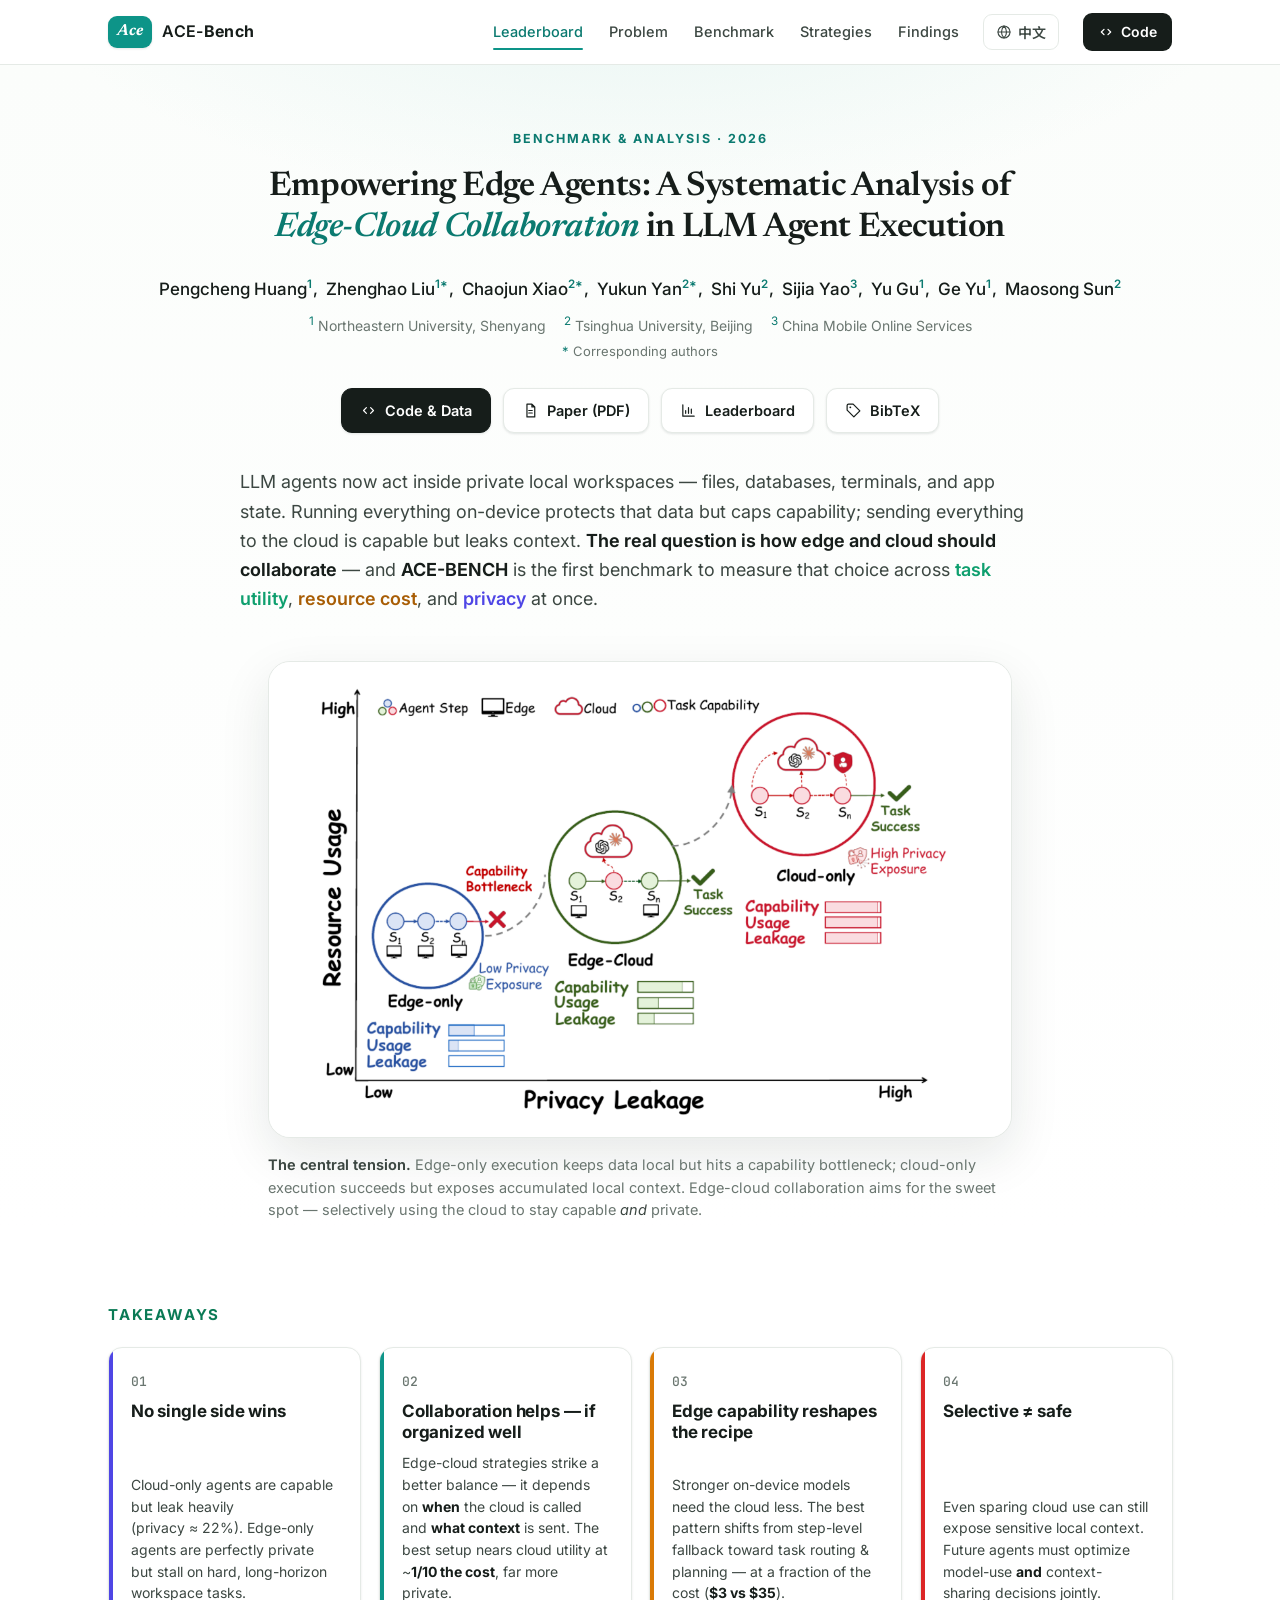
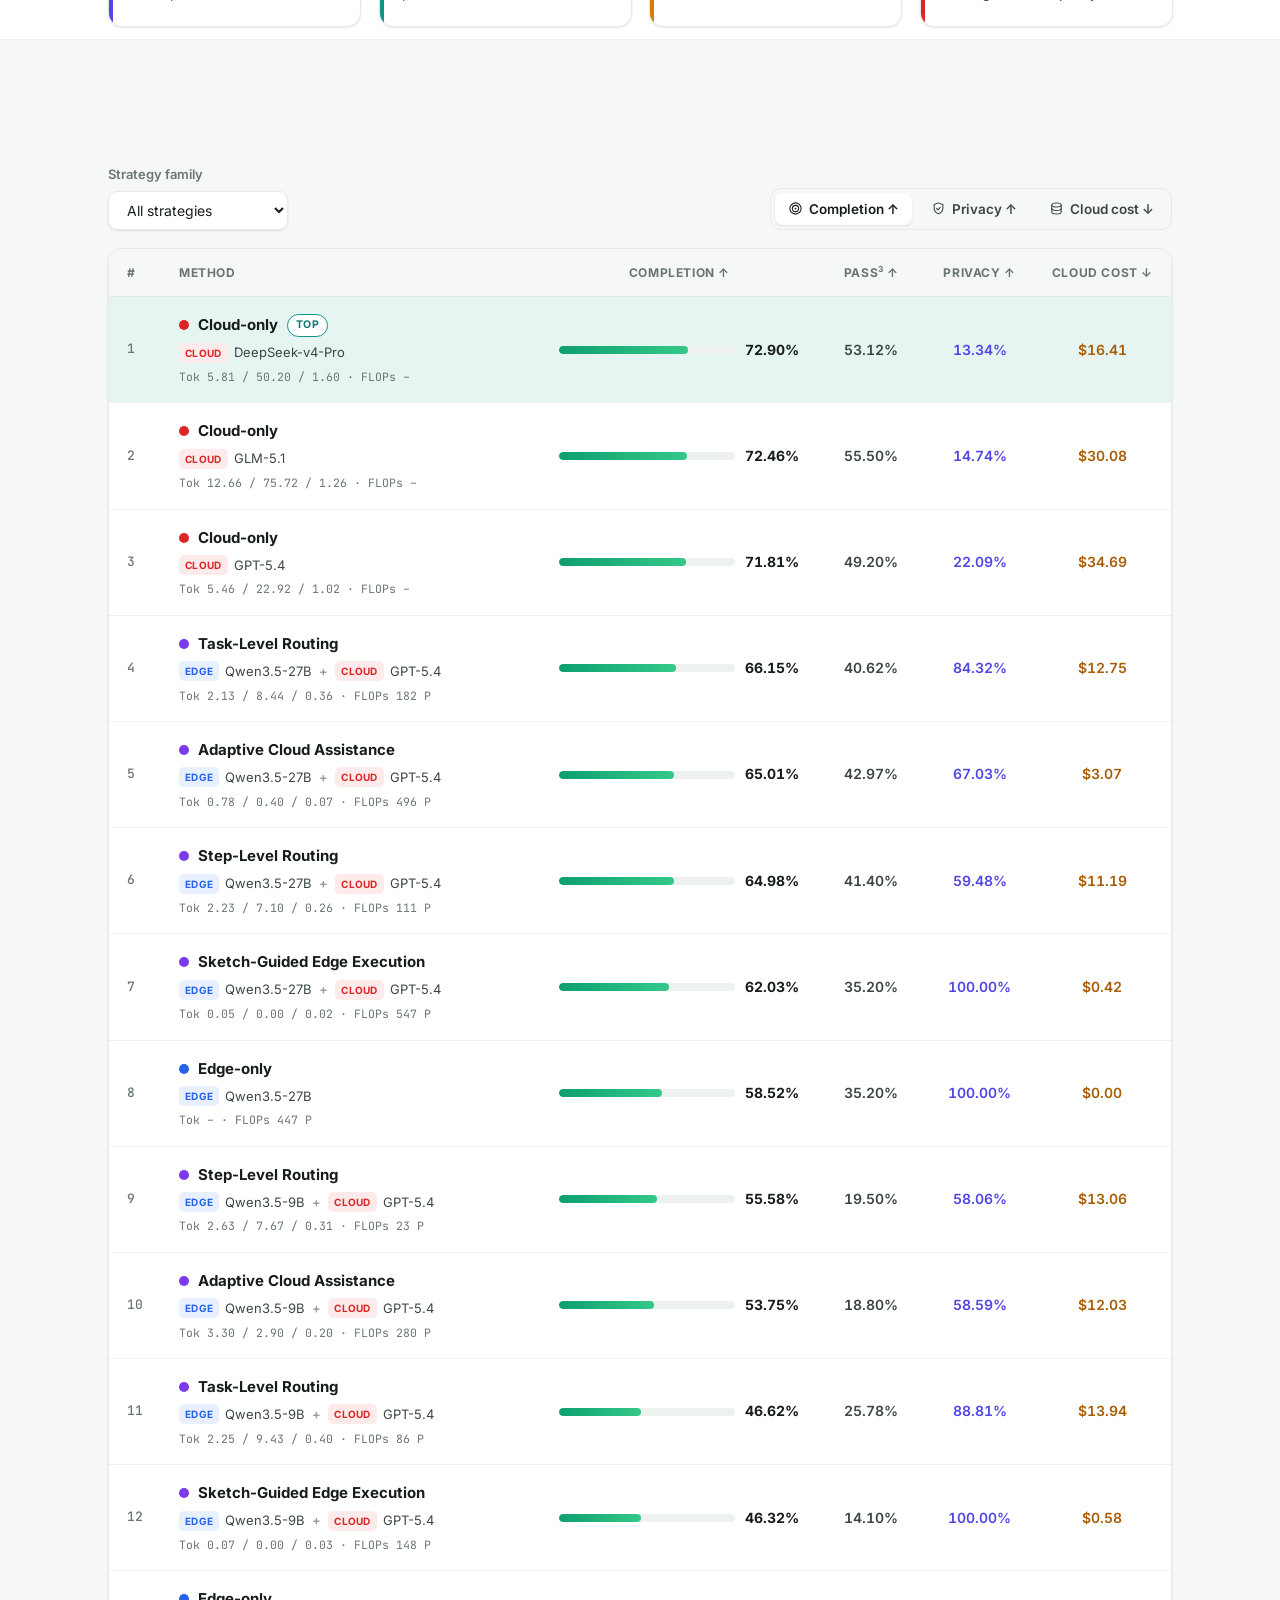
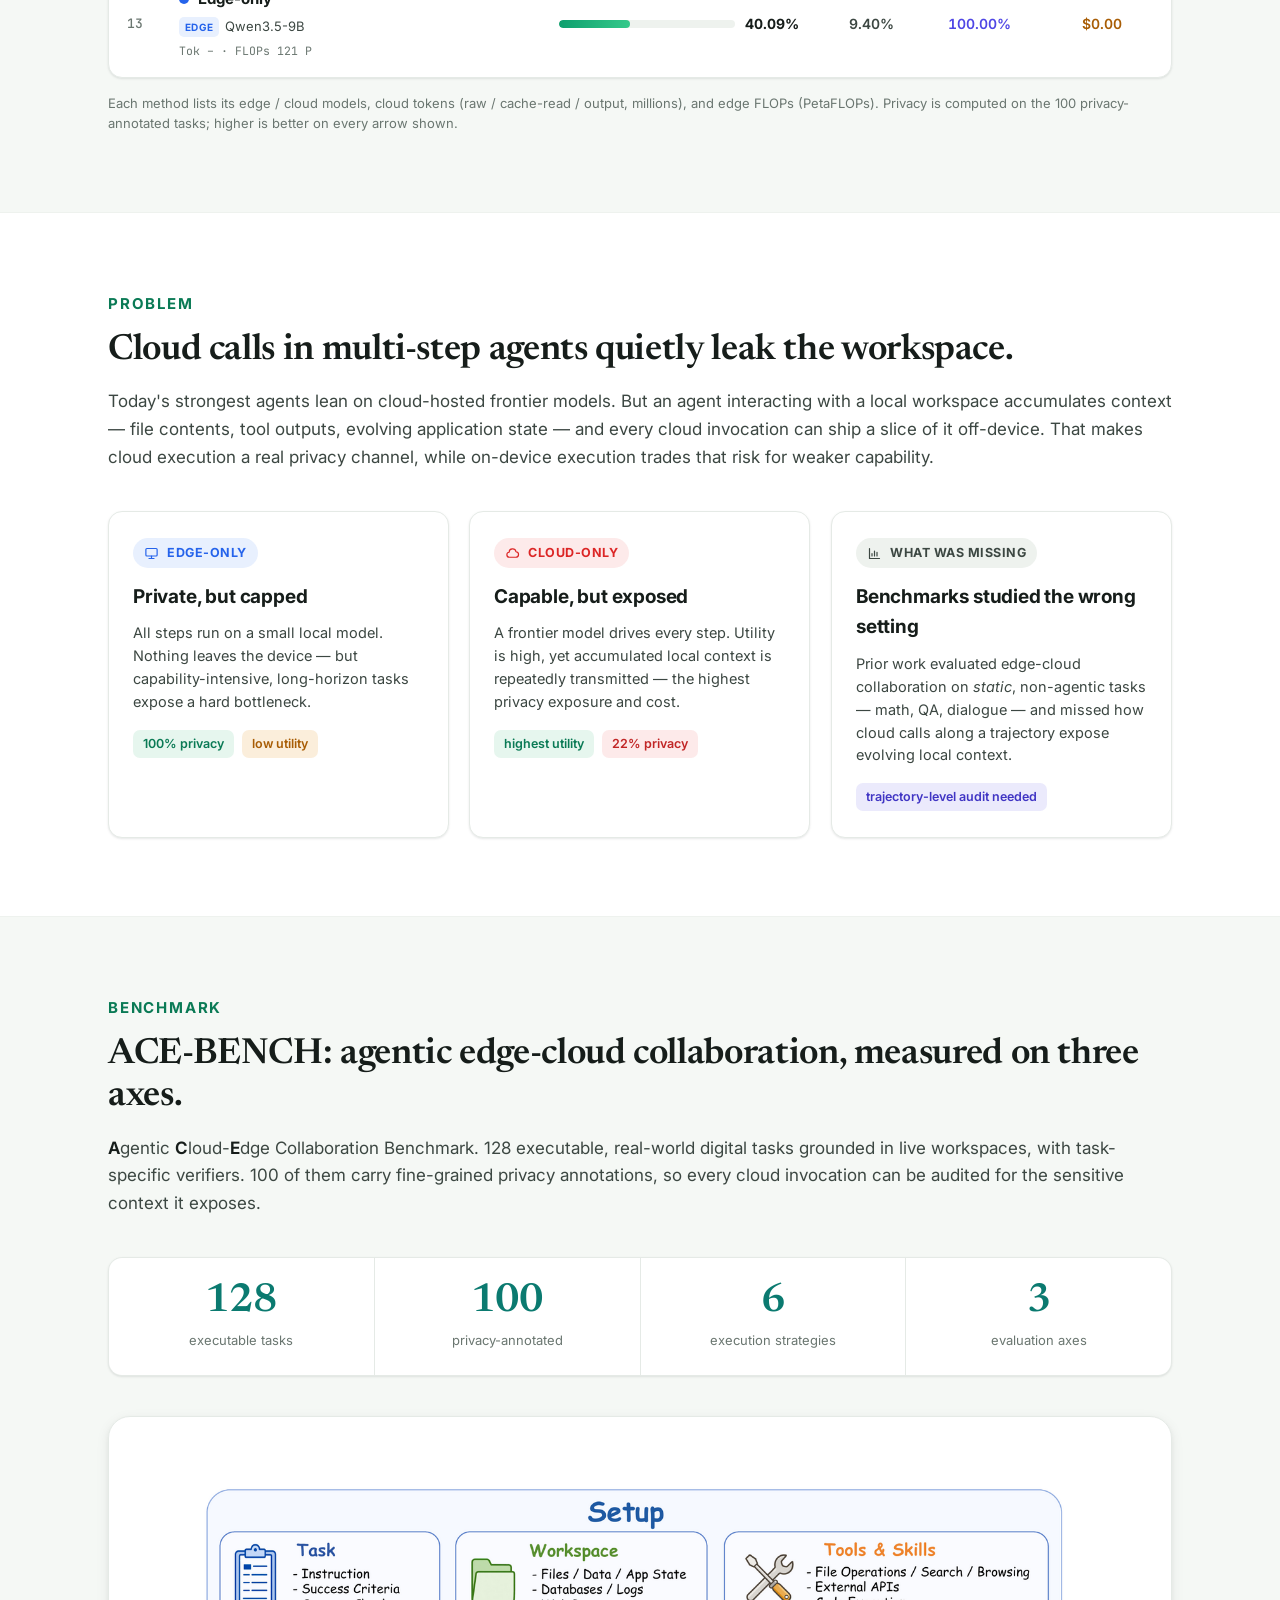
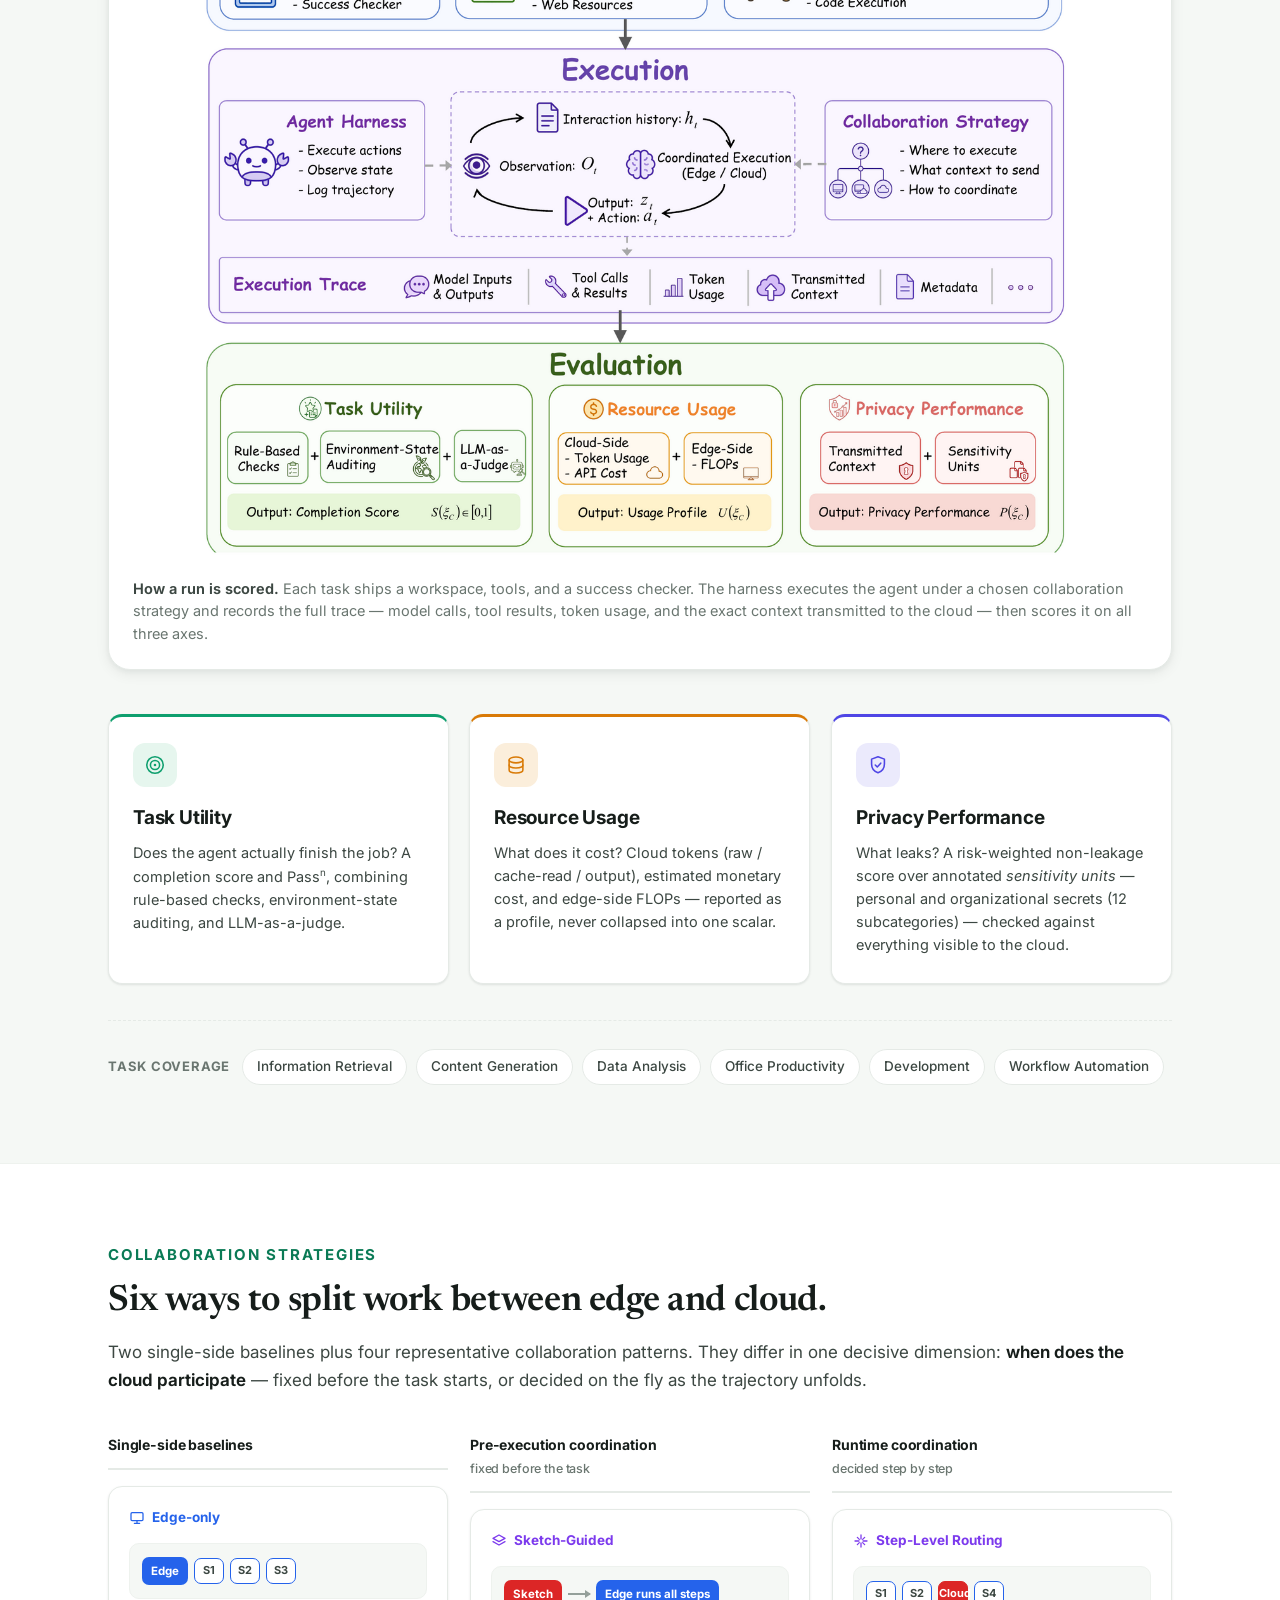
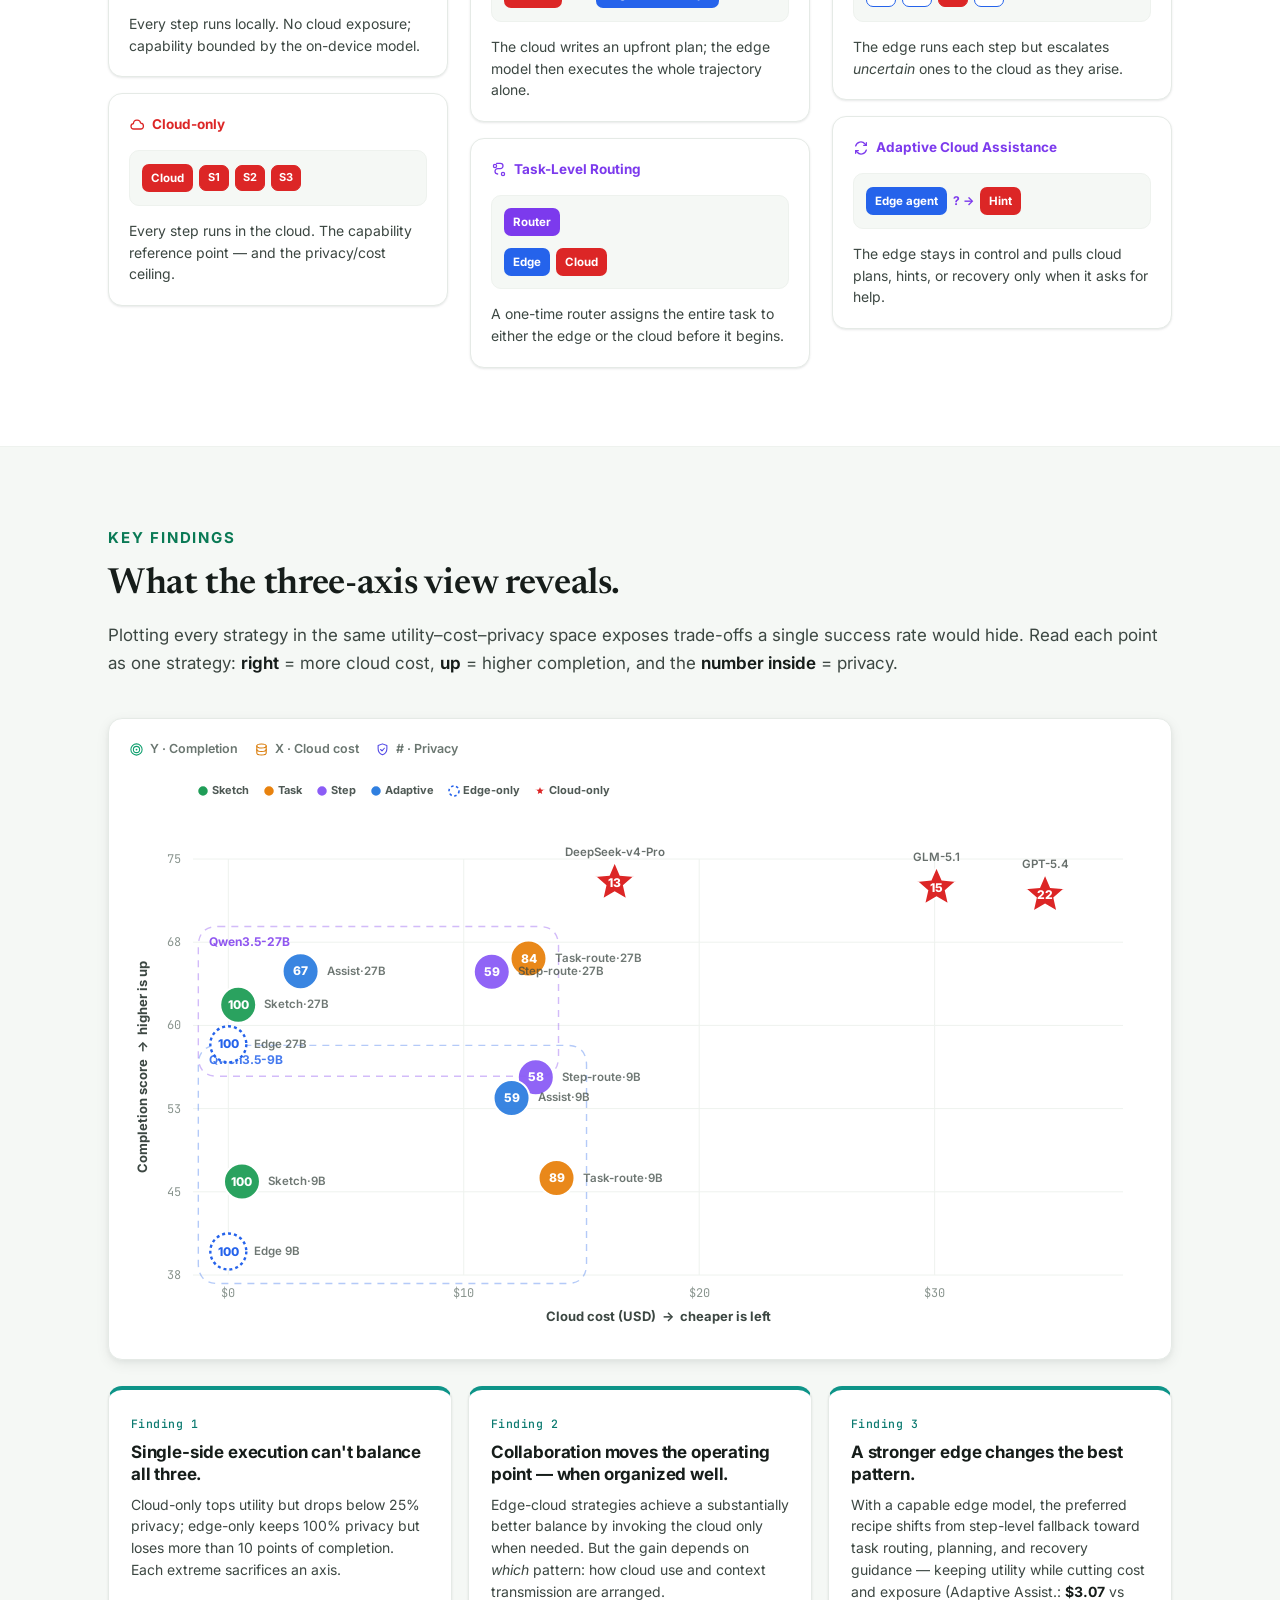
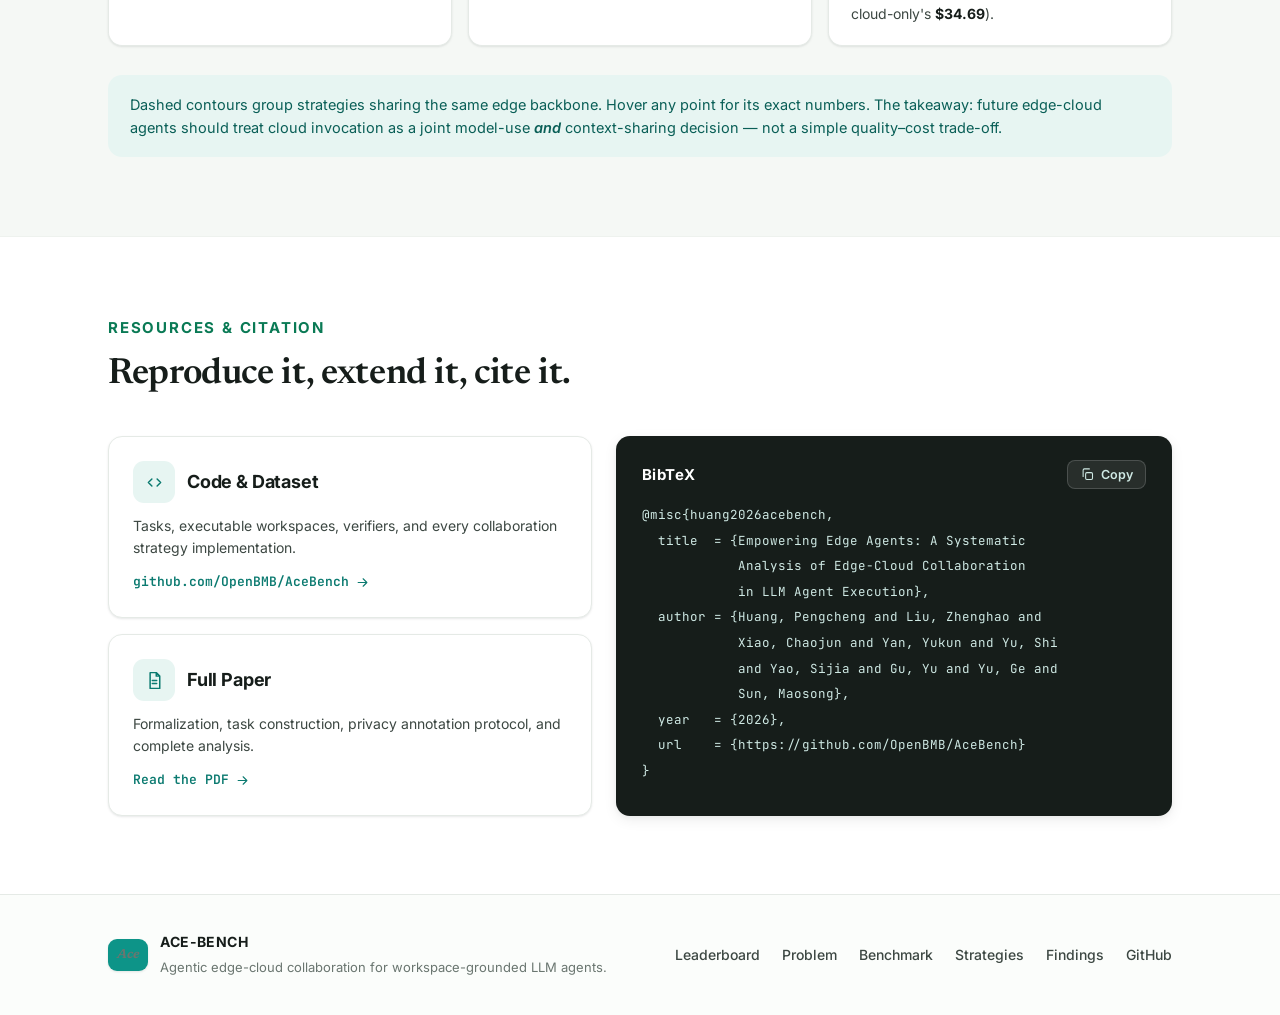
==== commit fa099b18: "Polish leaderboard columns and move scatter-plot legend outside the grid - Widen Completion/Pass3/Pr" ====
--- a/index.html
+++ b/index.html
@@ -26,7 +26,7 @@
     <link rel="preconnect" href="https://fonts.googleapis.com">
     <link rel="preconnect" href="https://fonts.gstatic.com" crossorigin>
     <link href="https://fonts.googleapis.com/css2?family=Inter:wght@400;500;600;700;800&family=Newsreader:ital,opsz,wght@0,6..72,500;0,6..72,600;1,6..72,500&family=Noto+Sans+SC:wght@400;500;700&family=JetBrains+Mono:wght@400;500&display=swap" rel="stylesheet">
-    <link rel="stylesheet" href="assets/styles.css?v=20260625-i18n">
+    <link rel="stylesheet" href="assets/styles.css?v=20260625-i18n4">
     <script>
       (function () {
         var saved = null;
@@ -555,6 +555,6 @@
       </div>
     </footer>
 
-    <script src="assets/app.js?v=20260625-i18n"></script>
+    <script src="assets/app.js?v=20260625-i18n2"></script>
   </body>
 </html>
--- a/assets/styles.css
+++ b/assets/styles.css
@@ -585,13 +585,14 @@
 .ml-sep { color: var(--faint); font-weight: 600; margin: 0 2px; }
 .run-detail { font-size: 11.5px; color: var(--muted); margin-top: 5px; font-family: var(--mono); }
 
-.score-cell { width: 34%; min-width: 200px; }
+.score-cell { width: 26%; min-width: 188px; }
 .score-bar-wrap { display: flex; align-items: center; gap: 10px; }
 .score-bar { flex: 1; height: 8px; background: var(--line-soft); border-radius: 999px; overflow: hidden; min-width: 60px; }
 .score-bar span { display: block; height: 100%; background: linear-gradient(90deg, var(--utility), #34c98a); border-radius: 999px; }
 .score-bar-wrap strong { font-size: 14px; font-variant-numeric: tabular-nums; color: var(--ink); }
 
-.compact-metric { width: 92px; font-size: 14px; font-variant-numeric: tabular-nums; font-weight: 600; white-space: nowrap; }
+.compact-metric { width: 108px; text-align: center; font-size: 14px; font-variant-numeric: tabular-nums; font-weight: 600; white-space: nowrap; }
+thead th:nth-child(n+3) { text-align: center; }
 .pass-metric { color: var(--ink-soft); }
 .privacy-metric { color: var(--privacy); }
 .cost-metric { color: var(--cost-text); }
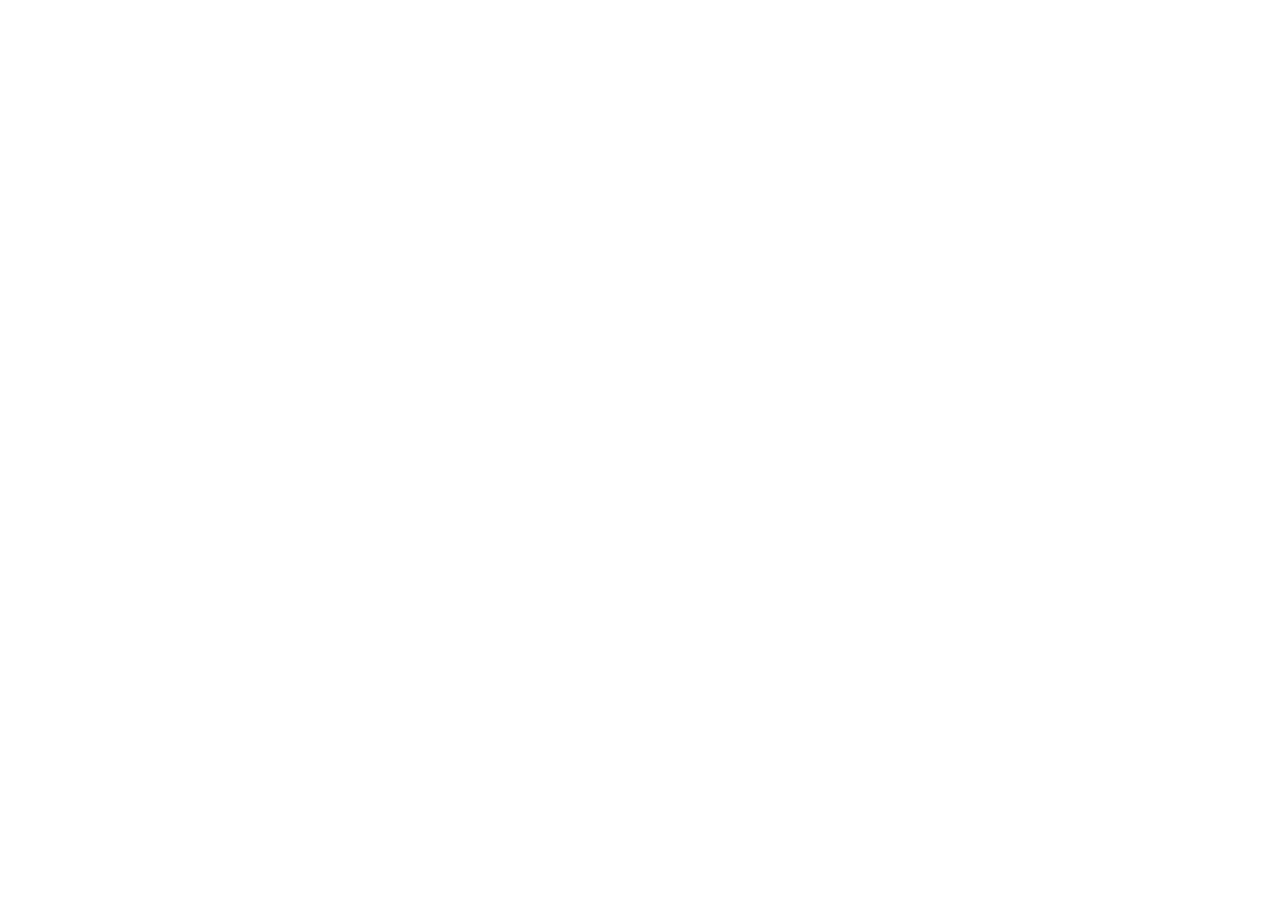
==== commit c84dc7f1: "Redirect the old AceBench project page URL to the EC2-Bench page Co-Authored-By: Claude Opus 5.5 <no" ====
--- a/index.html
+++ b/index.html
@@ -1,560 +1,19 @@
 <!doctype html>
-<html lang="en" data-lang="en">
-  <head>
-    <meta charset="utf-8">
-    <meta name="viewport" content="width=device-width, initial-scale=1">
-    <meta
-      name="description"
-      content="ACE-BENCH: a benchmark for edge-cloud collaboration in workspace-grounded LLM agents, measuring task utility, resource cost, and privacy together."
-    >
-    <meta property="og:title" content="ACE-BENCH — Edge-Cloud Collaboration for LLM Agents">
-    <meta property="og:description" content="Neither on-device nor cloud-only agents win. ACE-BENCH measures how edge and cloud should collaborate across utility, cost, and privacy.">
-    <meta property="og:type" content="website">
-    <meta property="og:site_name" content="ACE-BENCH">
-    <meta name="twitter:card" content="summary_large_image">
-    <meta name="twitter:title" content="ACE-BENCH — Edge-Cloud Collaboration for LLM Agents">
-    <meta name="twitter:description" content="Neither on-device nor cloud-only agents win. ACE-BENCH measures how edge and cloud should collaborate across utility, cost, and privacy.">
-    <meta name="author" content="Pengcheng Huang, Zhenghao Liu, Chaojun Xiao, Yukun Yan, Shi Yu, Sijia Yao, Yu Gu, Ge Yu, Maosong Sun">
-    <meta name="theme-color" content="#0d9488">
-    <!-- Once the GitHub Pages URL is final, add absolute canonical + social image:
-    <link rel="canonical" href="https://YOUR-USER.github.io/AceBench/">
-    <meta property="og:url" content="https://YOUR-USER.github.io/AceBench/">
-    <meta property="og:image" content="https://YOUR-USER.github.io/AceBench/assets/figures/fig1-tradeoff.png">
-    <meta name="twitter:image" content="https://YOUR-USER.github.io/AceBench/assets/figures/fig1-tradeoff.png"> -->
-    <title>ACE-BENCH · Edge-Cloud Collaboration for LLM Agents</title>
-    <link rel="icon" href="data:image/svg+xml,%3Csvg xmlns='http://www.w3.org/2000/svg' viewBox='0 0 64 64'%3E%3Crect width='64' height='64' rx='14' fill='%230d9488'/%3E%3Ctext x='32' y='41' text-anchor='middle' font-family='Georgia,serif' font-style='italic' font-size='25' font-weight='700' fill='white'%3EAce%3C/text%3E%3C/svg%3E">
-    <link rel="preconnect" href="https://fonts.googleapis.com">
-    <link rel="preconnect" href="https://fonts.gstatic.com" crossorigin>
-    <link href="https://fonts.googleapis.com/css2?family=Inter:wght@400;500;600;700;800&family=Newsreader:ital,opsz,wght@0,6..72,500;0,6..72,600;1,6..72,500&family=Noto+Sans+SC:wght@400;500;700&family=JetBrains+Mono:wght@400;500&display=swap" rel="stylesheet">
-    <link rel="stylesheet" href="assets/styles.css?v=20260625-i18n4">
-    <script>
-      (function () {
-        var saved = null;
-        try { saved = localStorage.getItem('acebench-lang'); } catch (e) {}
-        var lang = saved || ((navigator.language || 'en').toLowerCase().indexOf('zh') === 0 ? 'zh' : 'en');
-        var root = document.documentElement;
-        root.setAttribute('data-lang', lang);
-        root.setAttribute('lang', lang === 'zh' ? 'zh-CN' : 'en');
-        root.classList.add('js-reveal');
-      })();
-    </script>
-  </head>
-  <body>
-    <!-- Inline SVG icon sprite -->
-    <svg width="0" height="0" class="svg-sprite" aria-hidden="true" focusable="false">
-      <defs>
-        <symbol id="ic-target" viewBox="0 0 24 24"><circle cx="12" cy="12" r="9"/><circle cx="12" cy="12" r="5"/><circle cx="12" cy="12" r="1.4" fill="currentColor" stroke="none"/></symbol>
-        <symbol id="ic-coin" viewBox="0 0 24 24"><ellipse cx="12" cy="6.5" rx="7.5" ry="3.2"/><path d="M4.5 6.5v11c0 1.8 3.4 3.2 7.5 3.2s7.5-1.4 7.5-3.2v-11"/><path d="M4.5 12c0 1.8 3.4 3.2 7.5 3.2s7.5-1.4 7.5-3.2"/></symbol>
-        <symbol id="ic-shield" viewBox="0 0 24 24"><path d="M12 3l7 2.6v5.2c0 4.7-3 8.2-7 9.7-4-1.5-7-5-7-9.7V5.6L12 3z"/><path d="M9 12l2.2 2.2L15 10"/></symbol>
-        <symbol id="ic-device" viewBox="0 0 24 24"><rect x="3" y="4" width="18" height="12" rx="1.6"/><path d="M8 20h8M12 16v4"/></symbol>
-        <symbol id="ic-cloud" viewBox="0 0 24 24"><path d="M7 18a4 4 0 0 1-.4-7.98A5.5 5.5 0 0 1 17.5 9.2 3.8 3.8 0 0 1 17 18H7z"/></symbol>
-        <symbol id="ic-route" viewBox="0 0 24 24"><circle cx="6" cy="6" r="2.4"/><circle cx="18" cy="18" r="2.4"/><path d="M8.4 6H14a4 4 0 0 1 0 8H10a4 4 0 0 0 0 8" transform="translate(0 -4)"/></symbol>
-        <symbol id="ic-layers" viewBox="0 0 24 24"><path d="M12 3l9 5-9 5-9-5 9-5z"/><path d="M3 13l9 5 9-5"/></symbol>
-        <symbol id="ic-spark" viewBox="0 0 24 24"><path d="M12 3v6M12 15v6M3 12h6M15 12h6"/><path d="M6.5 6.5l3 3M14.5 14.5l3 3M17.5 6.5l-3 3M9.5 14.5l-3 3"/></symbol>
-        <symbol id="ic-folder" viewBox="0 0 24 24"><path d="M3 6.5A1.5 1.5 0 0 1 4.5 5h4l2 2.2h7A1.5 1.5 0 0 1 19 8.7V18a1.5 1.5 0 0 1-1.5 1.5h-13A1.5 1.5 0 0 1 3 18V6.5z"/></symbol>
-        <symbol id="ic-loop" viewBox="0 0 24 24"><path d="M4 9a8 8 0 0 1 14-3l2 2M20 15a8 8 0 0 1-14 3l-2-2"/><path d="M20 4v4h-4M4 20v-4h4"/></symbol>
-        <symbol id="ic-chart" viewBox="0 0 24 24"><path d="M4 4v16h16"/><path d="M8 16v-4M12 16V8M16 16v-6"/></symbol>
-        <symbol id="ic-code" viewBox="0 0 24 24"><path d="M9 8l-4 4 4 4M15 8l4 4-4 4"/></symbol>
-        <symbol id="ic-doc" viewBox="0 0 24 24"><path d="M7 3h7l4 4v14H7zM14 3v4h4"/><path d="M9.5 12h5M9.5 15.5h5"/></symbol>
-        <symbol id="ic-arrow" viewBox="0 0 24 24"><path d="M5 12h14M13 6l6 6-6 6"/></symbol>
-        <symbol id="ic-tag" viewBox="0 0 24 24"><path d="M3 11.5V5a2 2 0 0 1 2-2h6.5L21 12.5 12.5 21 3 11.5z"/><circle cx="7.5" cy="7.5" r="1.3" fill="currentColor" stroke="none"/></symbol>
-        <symbol id="ic-copy" viewBox="0 0 24 24"><rect x="9" y="9" width="11" height="11" rx="2"/><path d="M5 15V5a2 2 0 0 1 2-2h8"/></symbol>
-        <symbol id="ic-globe" viewBox="0 0 24 24"><circle cx="12" cy="12" r="9"/><path d="M3 12h18M12 3c2.5 2.5 3.8 5.7 3.8 9s-1.3 6.5-3.8 9c-2.5-2.5-3.8-5.7-3.8-9S9.5 5.5 12 3z"/></symbol>
-      </defs>
-    </svg>
-
-    <header class="site-header">
-      <div class="header-shell">
-        <a class="brand" href="#top" aria-label="ACE-BENCH home">
-          <span class="brand-mark">Ace</span>
-          <span class="brand-text">ACE-<strong>Bench</strong></span>
-        </a>
-        <nav class="nav-links" aria-label="Primary navigation">
-          <a href="#leaderboard" data-i18n="nav.leaderboard">Leaderboard</a>
-          <a href="#problem" data-i18n="nav.problem">Problem</a>
-          <a href="#benchmark" data-i18n="nav.benchmark">Benchmark</a>
-          <a href="#strategies" data-i18n="nav.strategies">Strategies</a>
-          <a href="#findings" data-i18n="nav.findings">Findings</a>
-        </nav>
-        <button class="lang-toggle" type="button" id="lang-toggle" aria-label="切换语言 / Switch language">
-          <svg class="ic" aria-hidden="true"><use href="#ic-globe"/></svg><span id="lang-toggle-label">中文</span>
-        </button>
-        <a class="nav-cta" href="https://github.com/OpenBMB/AceBench" target="_blank" rel="noopener">
-          <svg class="ic" aria-hidden="true"><use href="#ic-code"/></svg><span data-i18n="nav.code">Code</span>
-        </a>
-      </div>
-    </header>
-
-    <main id="top">
-      <!-- ============================ HERO ============================ -->
-      <section class="hero">
-        <div class="hero-shell">
-          <p class="hero-venue" data-i18n="hero.venue">Benchmark &amp; Analysis · 2026</p>
-          <h1 class="hero-title" data-i18n="hero.title">
-            Empowering Edge Agents: A Systematic Analysis of<br>
-            <span class="title-accent">Edge-Cloud Collaboration</span> in LLM Agent Execution
-          </h1>
-
-          <ol class="author-list" aria-label="Authors">
-            <li>Pengcheng Huang<sup>1</sup></li>
-            <li>Zhenghao Liu<sup>1&#42;</sup></li>
-            <li>Chaojun Xiao<sup>2&#42;</sup></li>
-            <li>Yukun Yan<sup>2&#42;</sup></li>
-            <li>Shi Yu<sup>2</sup></li>
-            <li>Sijia Yao<sup>3</sup></li>
-            <li>Yu Gu<sup>1</sup></li>
-            <li>Ge Yu<sup>1</sup></li>
-            <li>Maosong Sun<sup>2</sup></li>
-          </ol>
-          <ul class="affil-list" aria-label="Affiliations">
-            <li data-i18n="hero.affil1"><sup>1</sup> Northeastern University, Shenyang</li>
-            <li data-i18n="hero.affil2"><sup>2</sup> Tsinghua University, Beijing</li>
-            <li data-i18n="hero.affil3"><sup>3</sup> China Mobile Online Services</li>
-          </ul>
-          <p class="corr-note" data-i18n="hero.corr"><span>&#42;</span> Corresponding authors</p>
-
-          <div class="hero-actions">
-            <a class="btn btn-primary" href="https://github.com/OpenBMB/AceBench" target="_blank" rel="noopener">
-              <svg class="ic" aria-hidden="true"><use href="#ic-code"/></svg><span data-i18n="hero.btnCode">Code &amp; Data</span>
-            </a>
-            <a class="btn" href="paper.pdf" target="_blank" rel="noopener">
-              <svg class="ic" aria-hidden="true"><use href="#ic-doc"/></svg><span data-i18n="hero.btnPaper">Paper (PDF)</span>
-            </a>
-            <a class="btn" href="#leaderboard">
-              <svg class="ic" aria-hidden="true"><use href="#ic-chart"/></svg><span data-i18n="hero.btnLeaderboard">Leaderboard</span>
-            </a>
-            <a class="btn" href="#citation">
-              <svg class="ic" aria-hidden="true"><use href="#ic-tag"/></svg><span data-i18n="hero.btnBibtex">BibTeX</span>
-            </a>
-          </div>
-
-          <p class="hero-thesis" data-i18n="hero.thesis">
-            LLM agents now act inside private local workspaces — files, databases, terminals, and app state.
-            Running everything on-device protects that data but caps capability; sending everything to the cloud
-            is capable but leaks context. <strong>The real question is how edge and cloud should collaborate</strong> —
-            and <strong>ACE-BENCH</strong> is the first benchmark to measure that choice across
-            <em>task utility</em>, <em>resource cost</em>, and <em>privacy</em> at once.
-          </p>
-        </div>
-
-        <figure class="hero-figure">
-          <img src="assets/figures/fig1-tradeoff.png" width="1100" height="704" decoding="async" fetchpriority="high" alt="Trade-off between resource usage and privacy leakage for edge-only, edge-cloud, and cloud-only agent execution.">
-          <figcaption data-i18n="hero.caption">
-            <strong>The central tension.</strong> Edge-only execution keeps data local but hits a capability bottleneck;
-            cloud-only execution succeeds but exposes accumulated local context. Edge-cloud collaboration aims for the
-            sweet spot — selectively using the cloud to stay capable <em>and</em> private.
-          </figcaption>
-        </figure>
-      </section>
-
-      <!-- ============================ TL;DR ============================ -->
-      <section class="tldr" aria-label="Key takeaways">
-        <div class="content-shell">
-          <div class="section-head bare-head">
-            <span class="kicker" data-i18n="takeaways.kicker">Takeaways</span>
-            <h2 class="sr-only" data-i18n="takeaways.h2">Key takeaways</h2>
-          </div>
-          <div class="tldr-grid">
-            <article class="tldr-card">
-              <span class="tldr-num">01</span>
-              <h3 data-i18n="takeaways.c1h">No single side wins</h3>
-              <p data-i18n="takeaways.c1p">Cloud-only agents are capable but leak heavily (privacy&nbsp;&asymp;&nbsp;22%). Edge-only agents are
-              perfectly private but stall on hard, long-horizon workspace tasks.</p>
-            </article>
-            <article class="tldr-card">
-              <span class="tldr-num">02</span>
-              <h3 data-i18n="takeaways.c2h">Collaboration helps — if organized well</h3>
-              <p data-i18n="takeaways.c2p">Edge-cloud strategies strike a better balance — it depends on <strong>when</strong> the cloud is
-              called and <strong>what context</strong> is sent. The best setup nears cloud utility at
-              ~<strong>1/10 the cost</strong>, far more private.</p>
-            </article>
-            <article class="tldr-card">
-              <span class="tldr-num">03</span>
-              <h3 data-i18n="takeaways.c3h">Edge capability reshapes the recipe</h3>
-              <p data-i18n="takeaways.c3p">Stronger on-device models need the cloud less. The best pattern shifts from step-level fallback toward
-              task routing &amp; planning — at a fraction of the cost (<strong>$3 vs $35</strong>).</p>
-            </article>
-            <article class="tldr-card">
-              <span class="tldr-num">04</span>
-              <h3 data-i18n="takeaways.c4h">Selective &ne; safe</h3>
-              <p data-i18n="takeaways.c4p">Even sparing cloud use can still expose sensitive local context. Future agents must optimize
-              model-use <strong>and</strong> context-sharing decisions jointly.</p>
-            </article>
-          </div>
-        </div>
-      </section>
-
-      <!-- ============================ LEADERBOARD ============================ -->
-      <section id="leaderboard" class="section section-soft">
-        <div class="content-shell">
-          <div class="section-head bare-head">
-            <span class="kicker" data-i18n="lb.kicker">Leaderboard</span>
-            <h2 class="sr-only" data-i18n="lb.kicker">Leaderboard</h2>
-          </div>
-
-          <div class="leaderboard-toolbar">
-            <label class="lb-filter">
-              <span data-i18n="lb.filterLabel">Strategy family</span>
-              <select id="group-filter">
-                <option value="all" data-i18n="lb.optAll">All strategies</option>
-                <option value="Edge-only" data-i18n="lb.optEdge">Edge-only</option>
-                <option value="Cloud-only" data-i18n="lb.optCloud">Cloud-only</option>
-                <option value="Edge-Cloud" data-i18n="lb.optEdgeCloud">Edge-Cloud</option>
-              </select>
-            </label>
-            <div class="leaderboard-tabs" aria-label="Sort by axis">
-              <button class="active" type="button" data-sort="completion" aria-pressed="true">
-                <svg class="ic" aria-hidden="true"><use href="#ic-target"/></svg><span data-i18n="lb.sortCompletion">Completion ↑</span>
-              </button>
-              <button type="button" data-sort="privacy" aria-pressed="false">
-                <svg class="ic" aria-hidden="true"><use href="#ic-shield"/></svg><span data-i18n="lb.sortPrivacy">Privacy ↑</span>
-              </button>
-              <button type="button" data-sort="cloudCostAsc" aria-pressed="false">
-                <svg class="ic" aria-hidden="true"><use href="#ic-coin"/></svg><span data-i18n="lb.sortCost">Cloud cost ↓</span>
-              </button>
-            </div>
-          </div>
-
-          <div class="table-shell">
-            <table>
-              <thead>
-                <tr>
-                  <th>#</th>
-                  <th data-i18n="lb.thMethod">Method</th>
-                  <th data-i18n="lb.thCompletion">Completion ↑</th>
-                  <th><span data-i18n="lb.thPass">Pass</span><sup>3</sup> ↑</th>
-                  <th data-i18n="lb.thPrivacy">Privacy ↑</th>
-                  <th data-i18n="lb.thCost">Cloud Cost ↓</th>
-                </tr>
-              </thead>
-              <tbody id="leaderboard-body"></tbody>
-            </table>
-          </div>
-          <noscript>
-            <p class="leaderboard-note">The interactive leaderboard needs JavaScript. With it disabled, see the paper's Table 1 for the full numbers and the trade-off figure in the Findings section.</p>
-          </noscript>
-          <p class="leaderboard-note" data-i18n="lb.note">
-            Each method lists its edge / cloud models, cloud tokens (raw&nbsp;/&nbsp;cache-read&nbsp;/&nbsp;output, millions),
-            and edge FLOPs (PetaFLOPs). Privacy is computed on the 100 privacy-annotated tasks; higher is better on every
-            arrow shown.
-          </p>
-        </div>
-      </section>
-
-      <!-- ============================ PROBLEM ============================ -->
-      <section id="problem" class="section">
-        <div class="content-shell">
-          <div class="section-head">
-            <span class="kicker" data-i18n="problem.kicker">Problem</span>
-            <h2 data-i18n="problem.h2">Cloud calls in multi-step agents quietly leak the workspace.</h2>
-            <p class="section-lede" data-i18n="problem.lede">
-              Today's strongest agents lean on cloud-hosted frontier models. But an agent interacting with a local
-              workspace accumulates context — file contents, tool outputs, evolving application state — and every
-              cloud invocation can ship a slice of it off-device. That makes cloud execution a real privacy channel,
-              while on-device execution trades that risk for weaker capability.
-            </p>
-          </div>
-
-          <div class="problem-grid">
-            <article class="problem-card edge">
-              <span class="tier-label"><svg class="ic" aria-hidden="true"><use href="#ic-device"/></svg><span data-i18n="problem.c1tag">Edge-only</span></span>
-              <h3 data-i18n="problem.c1h">Private, but capped</h3>
-              <p data-i18n="problem.c1p">All steps run on a small local model. Nothing leaves the device — but capability-intensive,
-              long-horizon tasks expose a hard bottleneck.</p>
-              <div class="stat-row"><span class="stat-pill good" data-i18n="problem.c1pillA">100% privacy</span><span class="stat-pill warn" data-i18n="problem.c1pillB">low utility</span></div>
-            </article>
-            <article class="problem-card cloud">
-              <span class="tier-label"><svg class="ic" aria-hidden="true"><use href="#ic-cloud"/></svg><span data-i18n="problem.c2tag">Cloud-only</span></span>
-              <h3 data-i18n="problem.c2h">Capable, but exposed</h3>
-              <p data-i18n="problem.c2p">A frontier model drives every step. Utility is high, yet accumulated local context is repeatedly
-              transmitted — the highest privacy exposure and cost.</p>
-              <div class="stat-row"><span class="stat-pill good" data-i18n="problem.c2pillA">highest utility</span><span class="stat-pill bad" data-i18n="problem.c2pillB">22% privacy</span></div>
-            </article>
-            <article class="problem-card gap">
-              <span class="tier-label"><svg class="ic" aria-hidden="true"><use href="#ic-chart"/></svg><span data-i18n="problem.c3tag">What was missing</span></span>
-              <h3 data-i18n="problem.c3h">Benchmarks studied the wrong setting</h3>
-              <p data-i18n="problem.c3p">Prior work evaluated edge-cloud collaboration on <em>static</em>, non-agentic tasks — math, QA,
-              dialogue — and missed how cloud calls along a trajectory expose evolving local context.</p>
-              <div class="stat-row"><span class="stat-pill neutral" data-i18n="problem.c3pill">trajectory-level audit needed</span></div>
-            </article>
-          </div>
-        </div>
-      </section>
-
-      <!-- ============================ BENCHMARK ============================ -->
-      <section id="benchmark" class="section section-soft">
-        <div class="content-shell">
-          <div class="section-head">
-            <span class="kicker" data-i18n="bench.kicker">Benchmark</span>
-            <h2 data-i18n="bench.h2">ACE-BENCH: agentic edge-cloud collaboration, measured on three axes.</h2>
-            <p class="section-lede" data-i18n="bench.lede">
-              <strong>A</strong>gentic <strong>C</strong>loud-<strong>E</strong>dge Collaboration Benchmark.
-              128 executable, real-world digital tasks grounded in live workspaces, with task-specific verifiers.
-              100 of them carry fine-grained privacy annotations, so every cloud invocation can be audited for the
-              sensitive context it exposes.
-            </p>
-          </div>
-
-          <div class="metric-band" aria-label="Benchmark at a glance">
-            <div class="metric"><strong id="task-count">128</strong><span data-i18n="bench.m1">executable tasks</span></div>
-            <div class="metric"><strong id="privacy-task-count">100</strong><span data-i18n="bench.m2">privacy-annotated</span></div>
-            <div class="metric"><strong id="strategy-count">6</strong><span data-i18n="bench.m3">execution strategies</span></div>
-            <div class="metric"><strong>3</strong><span data-i18n="bench.m4">evaluation axes</span></div>
-          </div>
-
-          <figure class="wide-figure">
-            <img src="assets/figures/fig2-pipeline.png" width="1600" height="1134" loading="lazy" decoding="async" alt="ACE-BENCH overview: setup of task, workspace and tools; execution through an agent harness under a collaboration strategy; evaluation across task utility, resource usage, and privacy.">
-            <figcaption data-i18n="bench.caption">
-              <strong>How a run is scored.</strong> Each task ships a workspace, tools, and a success checker. The harness
-              executes the agent under a chosen collaboration strategy and records the full trace — model calls,
-              tool results, token usage, and the exact context transmitted to the cloud — then scores it on all three axes.
-            </figcaption>
-          </figure>
-
-          <div class="axis-grid">
-            <article class="axis-card utility">
-              <span class="axis-icon"><svg class="ic" aria-hidden="true"><use href="#ic-target"/></svg></span>
-              <h3 data-i18n="bench.a1h">Task Utility</h3>
-              <p data-i18n="bench.a1p">Does the agent actually finish the job? A completion score and Pass<sup>n</sup>, combining rule-based
-              checks, environment-state auditing, and LLM-as-a-judge.</p>
-            </article>
-            <article class="axis-card cost">
-              <span class="axis-icon"><svg class="ic" aria-hidden="true"><use href="#ic-coin"/></svg></span>
-              <h3 data-i18n="bench.a2h">Resource Usage</h3>
-              <p data-i18n="bench.a2p">What does it cost? Cloud tokens (raw / cache-read / output), estimated monetary cost, and edge-side
-              FLOPs — reported as a profile, never collapsed into one scalar.</p>
-            </article>
-            <article class="axis-card privacy">
-              <span class="axis-icon"><svg class="ic" aria-hidden="true"><use href="#ic-shield"/></svg></span>
-              <h3 data-i18n="bench.a3h">Privacy Performance</h3>
-              <p data-i18n="bench.a3p">What leaks? A risk-weighted non-leakage score over annotated <em>sensitivity units</em> — personal and
-              organizational secrets (12 subcategories) — checked against everything visible to the cloud.</p>
-            </article>
-          </div>
-
-          <div class="taxonomy">
-            <span class="taxonomy-label" data-i18n="bench.coverage">Task coverage</span>
-            <ul>
-              <li data-i18n="bench.cov1">Information Retrieval</li>
-              <li data-i18n="bench.cov2">Content Generation</li>
-              <li data-i18n="bench.cov3">Data Analysis</li>
-              <li data-i18n="bench.cov4">Office Productivity</li>
-              <li data-i18n="bench.cov5">Development</li>
-              <li data-i18n="bench.cov6">Workflow Automation</li>
-            </ul>
-          </div>
-        </div>
-      </section>
-
-      <!-- ============================ STRATEGIES ============================ -->
-      <section id="strategies" class="section">
-        <div class="content-shell">
-          <div class="section-head">
-            <span class="kicker" data-i18n="strat.kicker">Collaboration Strategies</span>
-            <h2 data-i18n="strat.h2">Six ways to split work between edge and cloud.</h2>
-            <p class="section-lede" data-i18n="strat.lede">
-              Two single-side baselines plus four representative collaboration patterns. They differ in one decisive
-              dimension: <strong>when does the cloud participate</strong> — fixed before the task starts, or decided
-              on the fly as the trajectory unfolds.
-            </p>
-          </div>
-
-          <div class="strategy-columns">
-            <div class="strategy-col">
-              <h3 class="col-title" data-i18n="strat.col1">Single-side baselines</h3>
-              <div class="strategy-stack">
-                <article class="strategy-card">
-                  <span class="strat-kicker edge"><svg class="ic" aria-hidden="true"><use href="#ic-device"/></svg><span data-i18n="strat.s1tag">Edge-only</span></span>
-                  <div class="mini mini-edge" aria-hidden="true">
-                    <span class="m-node m-edge">Edge</span>
-                    <span class="m-step">S1</span><span class="m-step">S2</span><span class="m-step">S3</span>
-                  </div>
-                  <p data-i18n="strat.s1p">Every step runs locally. No cloud exposure; capability bounded by the on-device model.</p>
-                </article>
-                <article class="strategy-card">
-                  <span class="strat-kicker cloud"><svg class="ic" aria-hidden="true"><use href="#ic-cloud"/></svg><span data-i18n="strat.s2tag">Cloud-only</span></span>
-                  <div class="mini mini-cloud" aria-hidden="true">
-                    <span class="m-node m-cloud">Cloud</span>
-                    <span class="m-step c">S1</span><span class="m-step c">S2</span><span class="m-step c">S3</span>
-                  </div>
-                  <p data-i18n="strat.s2p">Every step runs in the cloud. The capability reference point — and the privacy/cost ceiling.</p>
-                </article>
-              </div>
-            </div>
-
-            <div class="strategy-col">
-              <h3 class="col-title" data-i18n="strat.col2">Pre-execution coordination <small>fixed before the task</small></h3>
-              <div class="strategy-stack">
-                <article class="strategy-card hybrid">
-                  <span class="strat-kicker mix"><svg class="ic" aria-hidden="true"><use href="#ic-layers"/></svg><span data-i18n="strat.s3tag">Sketch-Guided</span></span>
-                  <div class="mini mini-sketch" aria-hidden="true">
-                    <span class="m-node m-cloud">Sketch</span><span class="m-arrow"></span><span class="m-node m-edge">Edge runs all steps</span>
-                  </div>
-                  <p data-i18n="strat.s3p">The cloud writes an upfront plan; the edge model then executes the whole trajectory alone.</p>
-                </article>
-                <article class="strategy-card hybrid">
-                  <span class="strat-kicker mix"><svg class="ic" aria-hidden="true"><use href="#ic-route"/></svg><span data-i18n="strat.s4tag">Task-Level Routing</span></span>
-                  <div class="mini mini-route" aria-hidden="true">
-                    <span class="m-node m-router">Router</span><span class="m-branch"></span>
-                    <span class="m-node m-edge">Edge</span><span class="m-node m-cloud">Cloud</span>
-                  </div>
-                  <p data-i18n="strat.s4p">A one-time router assigns the entire task to either the edge or the cloud before it begins.</p>
-                </article>
-              </div>
-            </div>
-
-            <div class="strategy-col">
-              <h3 class="col-title" data-i18n="strat.col3">Runtime coordination <small>decided step by step</small></h3>
-              <div class="strategy-stack">
-                <article class="strategy-card hybrid">
-                  <span class="strat-kicker mix"><svg class="ic" aria-hidden="true"><use href="#ic-spark"/></svg><span data-i18n="strat.s5tag">Step-Level Routing</span></span>
-                  <div class="mini mini-step" aria-hidden="true">
-                    <span class="m-step">S1</span><span class="m-step">S2</span><span class="m-step c">Cloud</span><span class="m-step">S4</span>
-                  </div>
-                  <p data-i18n="strat.s5p">The edge runs each step but escalates <em>uncertain</em> ones to the cloud as they arise.</p>
-                </article>
-                <article class="strategy-card hybrid">
-                  <span class="strat-kicker mix"><svg class="ic" aria-hidden="true"><use href="#ic-loop"/></svg><span data-i18n="strat.s6tag">Adaptive Cloud Assistance</span></span>
-                  <div class="mini mini-assist" aria-hidden="true">
-                    <span class="m-node m-edge">Edge agent</span><span class="m-assist">? &rarr;</span><span class="m-node m-cloud">Hint</span>
-                  </div>
-                  <p data-i18n="strat.s6p">The edge stays in control and pulls cloud plans, hints, or recovery only when it asks for help.</p>
-                </article>
-              </div>
-            </div>
-          </div>
-        </div>
-      </section>
-
-      <!-- ============================ FINDINGS ============================ -->
-      <section id="findings" class="section section-soft">
-        <div class="content-shell">
-          <div class="section-head">
-            <span class="kicker" data-i18n="find.kicker">Key Findings</span>
-            <h2 data-i18n="find.h2">What the three-axis view reveals.</h2>
-            <p class="section-lede" data-i18n="find.lede">
-              Plotting every strategy in the same utility–cost–privacy space exposes trade-offs a single success rate
-              would hide. Read each point as one strategy: <strong>right</strong> = more cloud cost,
-              <strong>up</strong> = higher completion, and the <strong>number inside</strong> = privacy.
-            </p>
-          </div>
-
-          <div class="findings-layout">
-            <div class="plot-card">
-              <div class="plot-axes-note">
-                <span><svg class="ic" aria-hidden="true"><use href="#ic-target"/></svg><span data-i18n="find.axY">Y · Completion</span></span>
-                <span><svg class="ic" aria-hidden="true"><use href="#ic-coin"/></svg><span data-i18n="find.axX">X · Cloud cost</span></span>
-                <span><svg class="ic" aria-hidden="true"><use href="#ic-shield"/></svg><span data-i18n="find.axN"># · Privacy</span></span>
-              </div>
-              <canvas id="tradeoff-canvas" width="960" height="620" aria-label="Cloud cost versus completion score, with privacy shown inside each marker."></canvas>
-              <noscript>
-                <img src="assets/figures/fig3-pareto.png" style="width:100%;height:auto;border-radius:8px" alt="Cloud cost versus completion score across edge-only, edge-cloud, and cloud-only strategies; the number inside each marker is its privacy score. Edge-cloud strategies occupy the favorable region between edge-only and cloud-only.">
-              </noscript>
-              <div id="plot-tooltip" role="status" aria-live="polite"></div>
-            </div>
-
-            <ol class="finding-list">
-              <li class="finding">
-                <span class="finding-tag" data-i18n="find.f1tag">Finding 1</span>
-                <h3 data-i18n="find.f1h">Single-side execution can't balance all three.</h3>
-                <p data-i18n="find.f1p">Cloud-only tops utility but drops below 25% privacy; edge-only keeps 100% privacy but loses more
-                than 10 points of completion. Each extreme sacrifices an axis.</p>
-              </li>
-              <li class="finding">
-                <span class="finding-tag" data-i18n="find.f2tag">Finding 2</span>
-                <h3 data-i18n="find.f2h">Collaboration moves the operating point — when organized well.</h3>
-                <p data-i18n="find.f2p">Edge-cloud strategies achieve a substantially better balance by invoking the cloud only when needed.
-                But the gain depends on <em>which</em> pattern: how cloud use and context transmission are arranged.</p>
-              </li>
-              <li class="finding">
-                <span class="finding-tag" data-i18n="find.f3tag">Finding 3</span>
-                <h3 data-i18n="find.f3h">A stronger edge changes the best pattern.</h3>
-                <p data-i18n="find.f3p">With a capable edge model, the preferred recipe shifts from step-level fallback toward task routing,
-                planning, and recovery guidance — keeping utility while cutting cost and exposure
-                (Adaptive Assist.: <strong>$3.07</strong> vs cloud-only's <strong>$34.69</strong>).</p>
-              </li>
-            </ol>
-          </div>
-
-          <p class="findings-footnote" data-i18n="find.footnote">
-            Dashed contours group strategies sharing the same edge backbone. Hover any point for its exact numbers.
-            The takeaway: future edge-cloud agents should treat cloud invocation as a joint model-use
-            <em>and</em> context-sharing decision — not a simple quality–cost trade-off.
-          </p>
-        </div>
-      </section>
-
-      <!-- ============================ RESOURCES + CITATION ============================ -->
-      <section id="resources" class="section">
-        <div class="content-shell">
-          <div class="section-head">
-            <span class="kicker" data-i18n="res.kicker">Resources &amp; Citation</span>
-            <h2 data-i18n="res.h2">Reproduce it, extend it, cite it.</h2>
-          </div>
-          <div class="resource-split">
-            <div class="resource-cards">
-              <a class="resource-card" href="https://github.com/OpenBMB/AceBench" target="_blank" rel="noopener">
-                <div class="res-head">
-                  <span class="res-icon"><svg class="ic" aria-hidden="true"><use href="#ic-code"/></svg></span>
-                  <h3 data-i18n="res.c1h">Code &amp; Dataset</h3>
-                </div>
-                <p data-i18n="res.c1p">Tasks, executable workspaces, verifiers, and every collaboration strategy implementation.</p>
-                <span class="res-go">github.com/OpenBMB/AceBench <svg class="ic" aria-hidden="true"><use href="#ic-arrow"/></svg></span>
-              </a>
-              <a class="resource-card" href="paper.pdf" target="_blank" rel="noopener">
-                <div class="res-head">
-                  <span class="res-icon"><svg class="ic" aria-hidden="true"><use href="#ic-doc"/></svg></span>
-                  <h3 data-i18n="res.c2h">Full Paper</h3>
-                </div>
-                <p data-i18n="res.c2p">Formalization, task construction, privacy annotation protocol, and complete analysis.</p>
-                <span class="res-go"><span data-i18n="res.c2go">Read the PDF</span> <svg class="ic" aria-hidden="true"><use href="#ic-arrow"/></svg></span>
-              </a>
-            </div>
-
-            <div id="citation" class="citation-card">
-              <div class="citation-head">
-                <h3>BibTeX</h3>
-                <button class="copy-btn" type="button" data-copy="#bibtex-code">
-                  <svg class="ic" aria-hidden="true"><use href="#ic-copy"/></svg><span data-i18n="res.copy">Copy</span>
-                </button>
-              </div>
-              <pre><code id="bibtex-code">@misc{huang2026acebench,
-  title  = {Empowering Edge Agents: A Systematic
-            Analysis of Edge-Cloud Collaboration
-            in LLM Agent Execution},
-  author = {Huang, Pengcheng and Liu, Zhenghao and
-            Xiao, Chaojun and Yan, Yukun and Yu, Shi
-            and Yao, Sijia and Gu, Yu and Yu, Ge and
-            Sun, Maosong},
-  year   = {2026},
-  url    = {https://github.com/OpenBMB/AceBench}
-}</code></pre>
-            </div>
-          </div>
-        </div>
-      </section>
-    </main>
-
-    <footer>
-      <div class="content-shell footer-shell">
-        <div class="footer-brand">
-          <span class="brand-mark">Ace</span>
-          <div>
-            <strong>ACE-BENCH</strong>
-            <span data-i18n="footer.tagline">Agentic edge-cloud collaboration for workspace-grounded LLM agents.</span>
-          </div>
-        </div>
-        <nav class="footer-links" aria-label="Footer">
-          <a href="#leaderboard" data-i18n="nav.leaderboard">Leaderboard</a>
-          <a href="#problem" data-i18n="nav.problem">Problem</a>
-          <a href="#benchmark" data-i18n="nav.benchmark">Benchmark</a>
-          <a href="#strategies" data-i18n="nav.strategies">Strategies</a>
-          <a href="#findings" data-i18n="nav.findings">Findings</a>
-          <a href="https://github.com/OpenBMB/AceBench" target="_blank" rel="noopener">GitHub</a>
-        </nav>
-      </div>
-    </footer>
-
-    <script src="assets/app.js?v=20260625-i18n2"></script>
-  </body>
+<html lang="en">
+<head>
+<meta charset="utf-8">
+<title>EC²-Bench (EC2-Bench) has moved</title>
+<meta name="robots" content="noindex">
+<link rel="canonical" href="https://passionate11.github.io/ec2-bench-project-page/">
+<meta http-equiv="refresh" content="0; url=https://passionate11.github.io/ec2-bench-project-page/">
+<script>
+  var base = "https://passionate11.github.io/ec2-bench-project-page/";
+  var rest = location.pathname.replace(/^\/ace-bench-project-page\/?/, "");
+  location.replace(base + rest + location.search + location.hash);
+</script>
+</head>
+<body>
+<p>AceBench is now <strong>EC²-Bench</strong>. This page has moved to
+<a href="https://passionate11.github.io/ec2-bench-project-page/">passionate11.github.io/ec2-bench-project-page</a>.</p>
+</body>
 </html>
